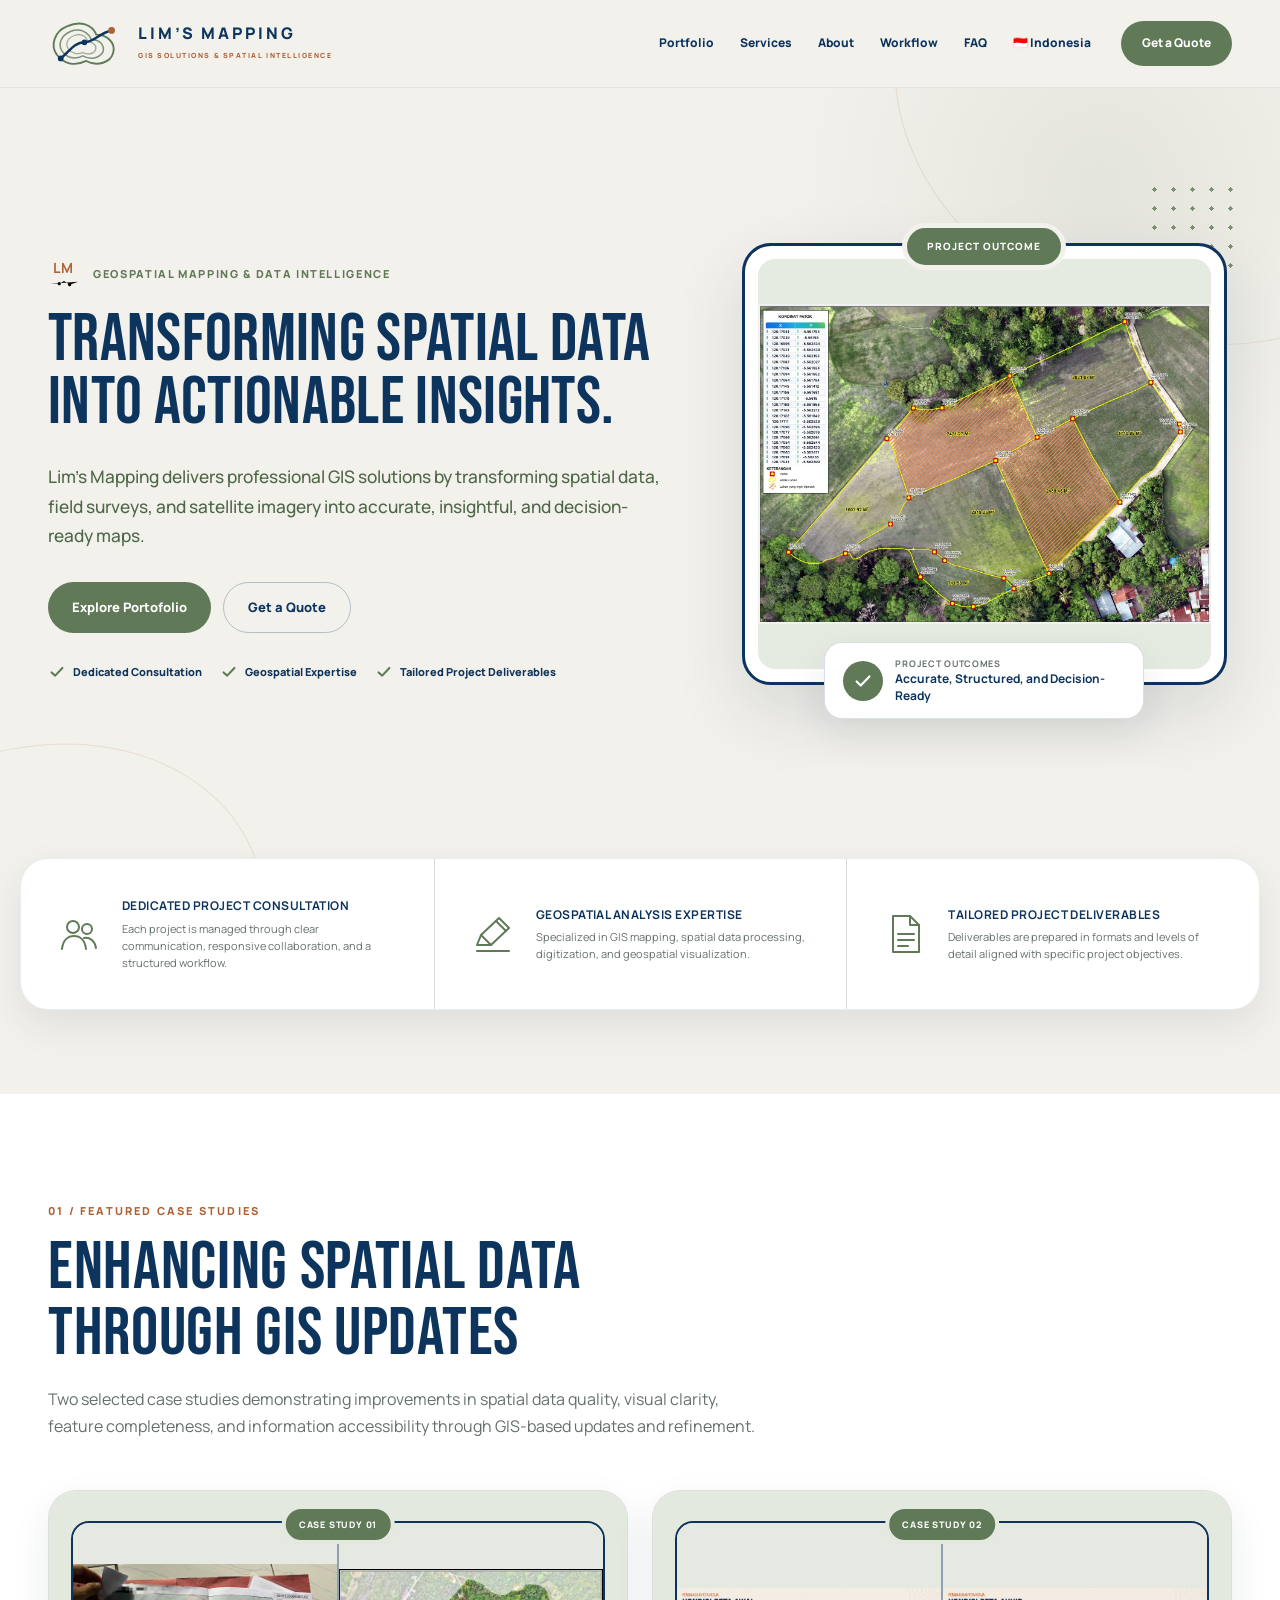
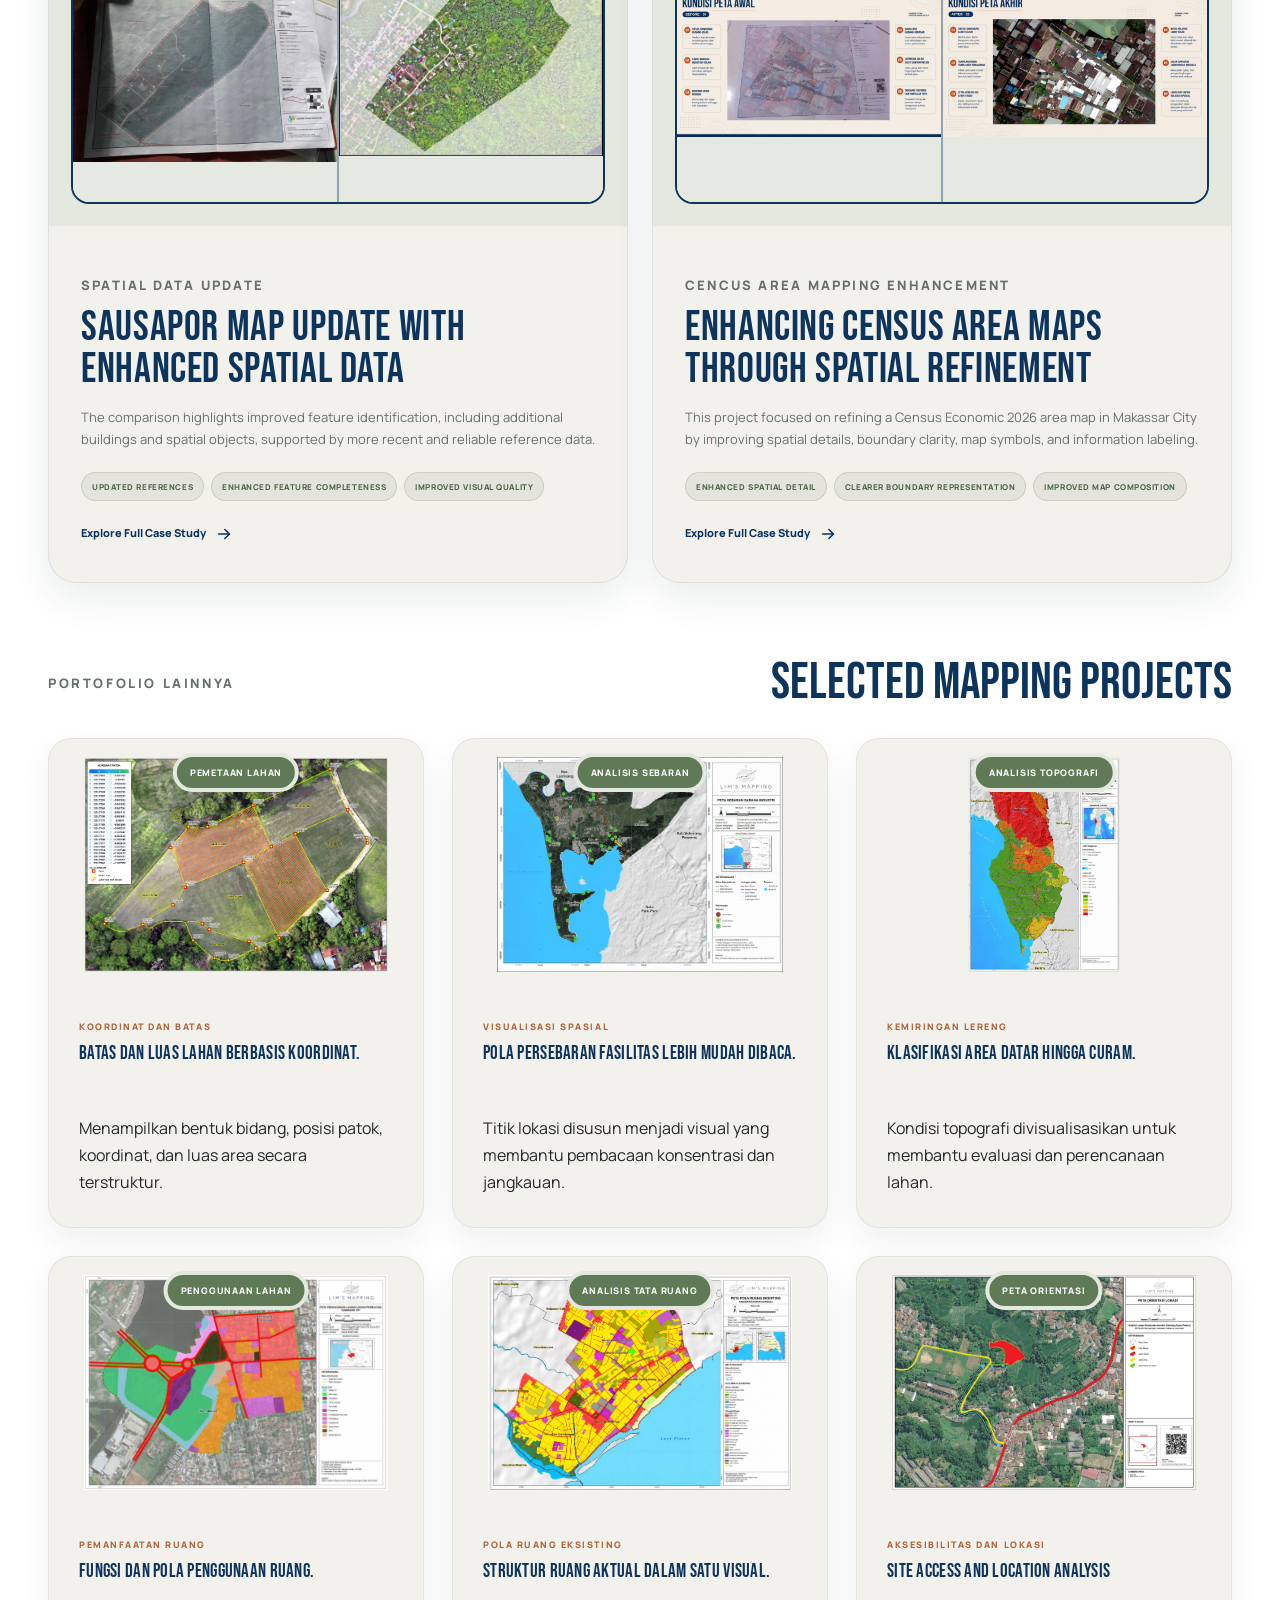
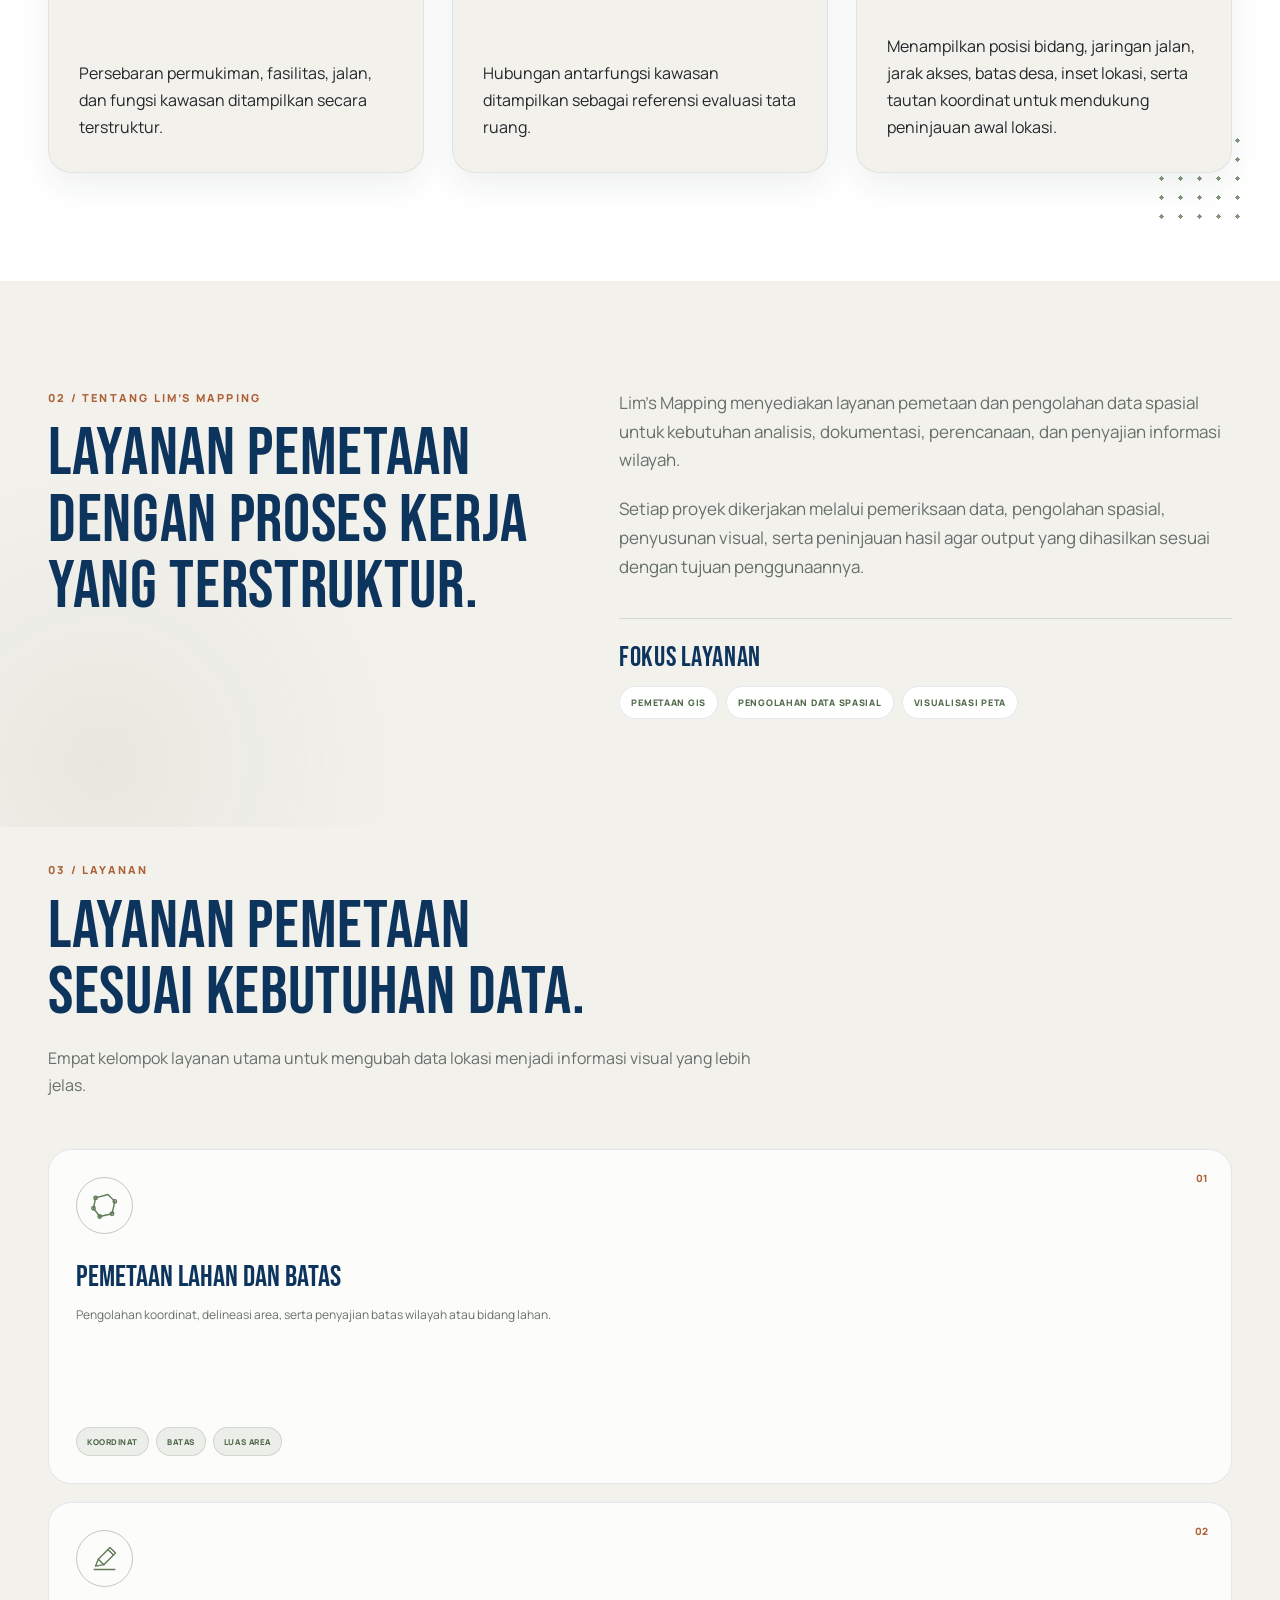
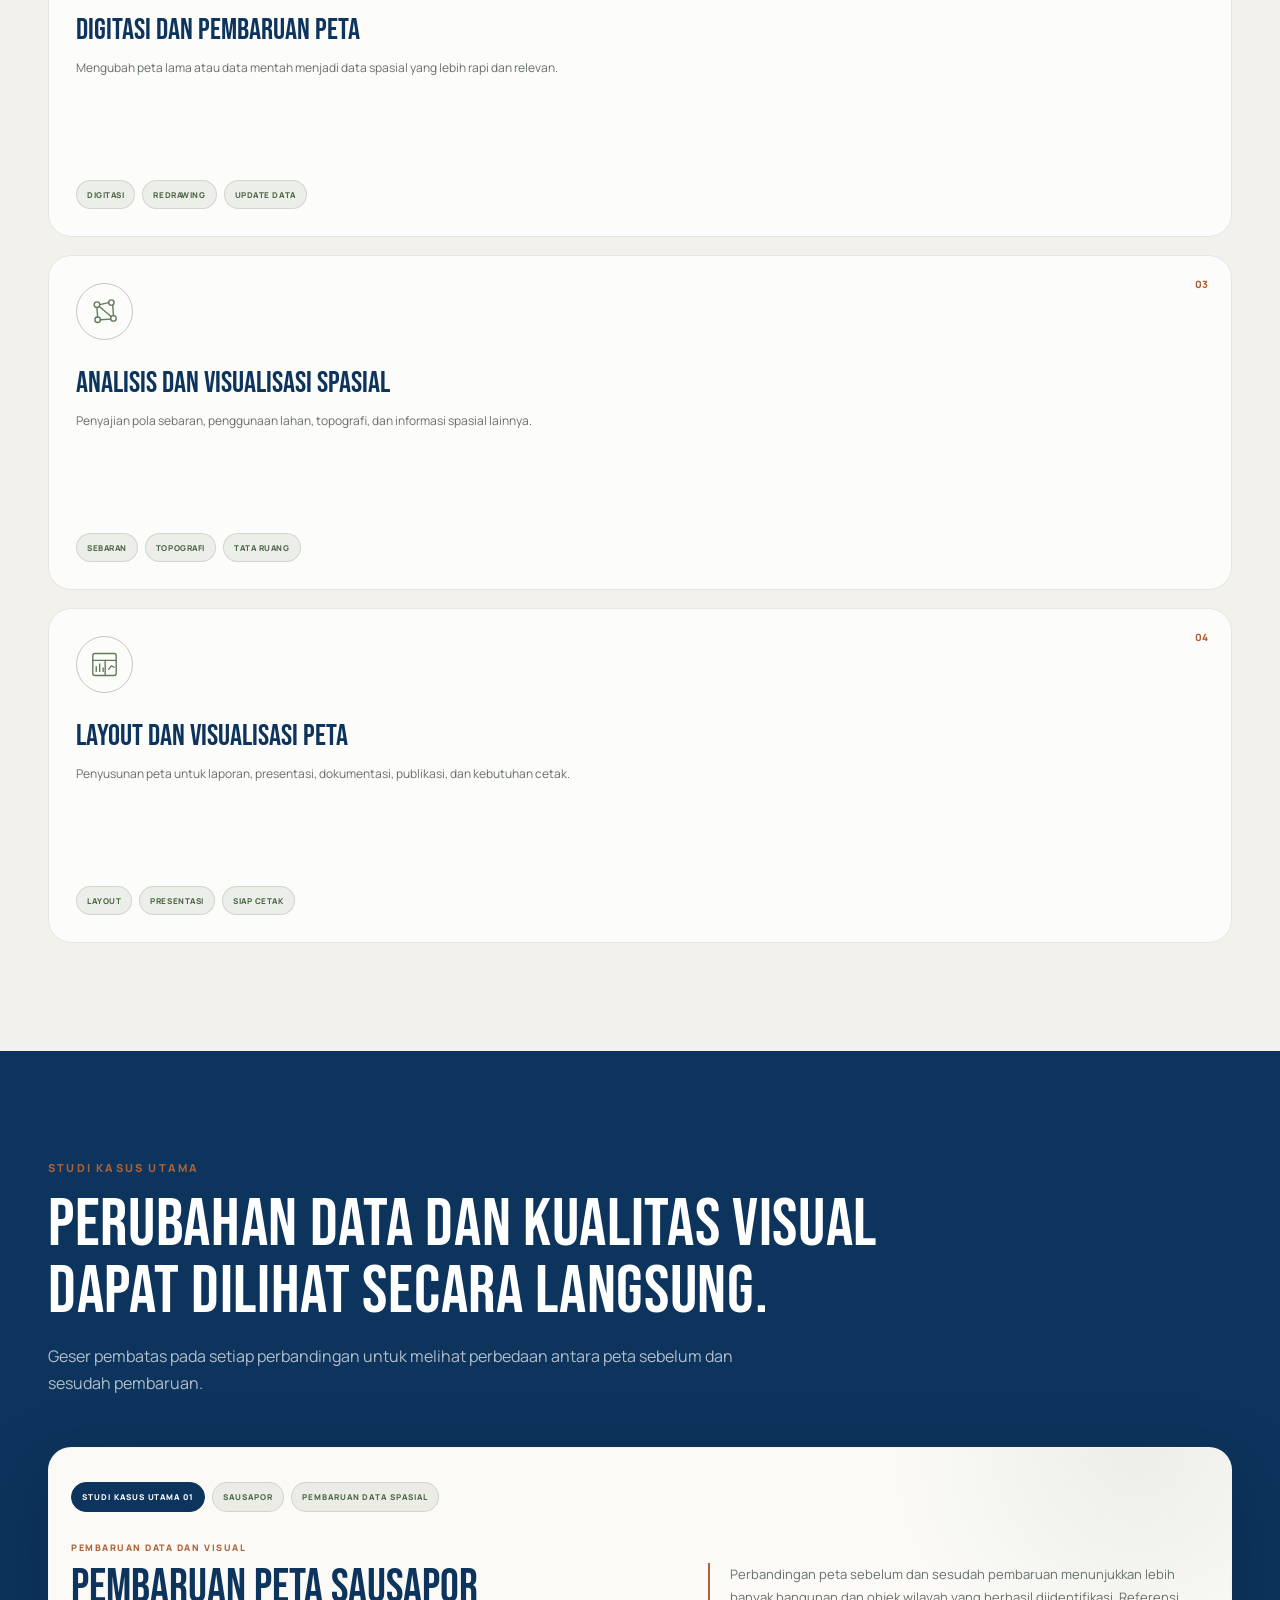
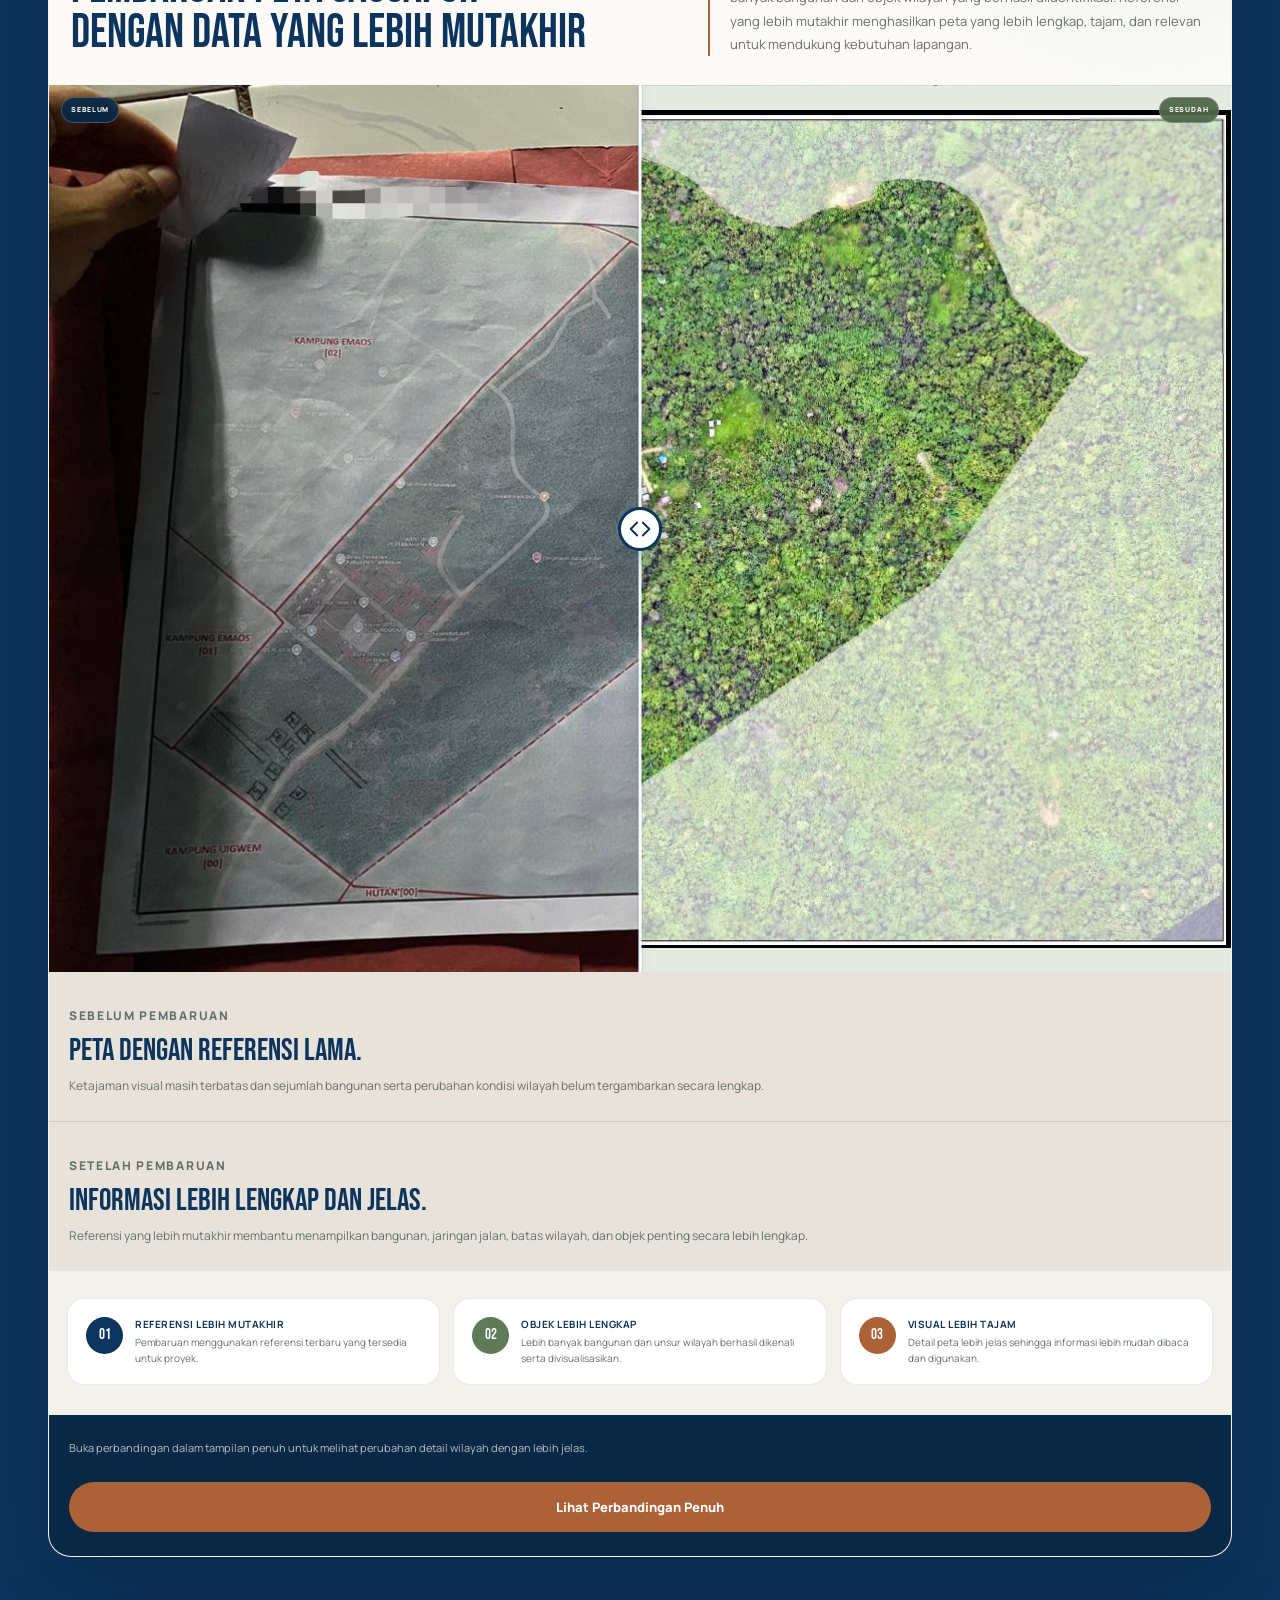
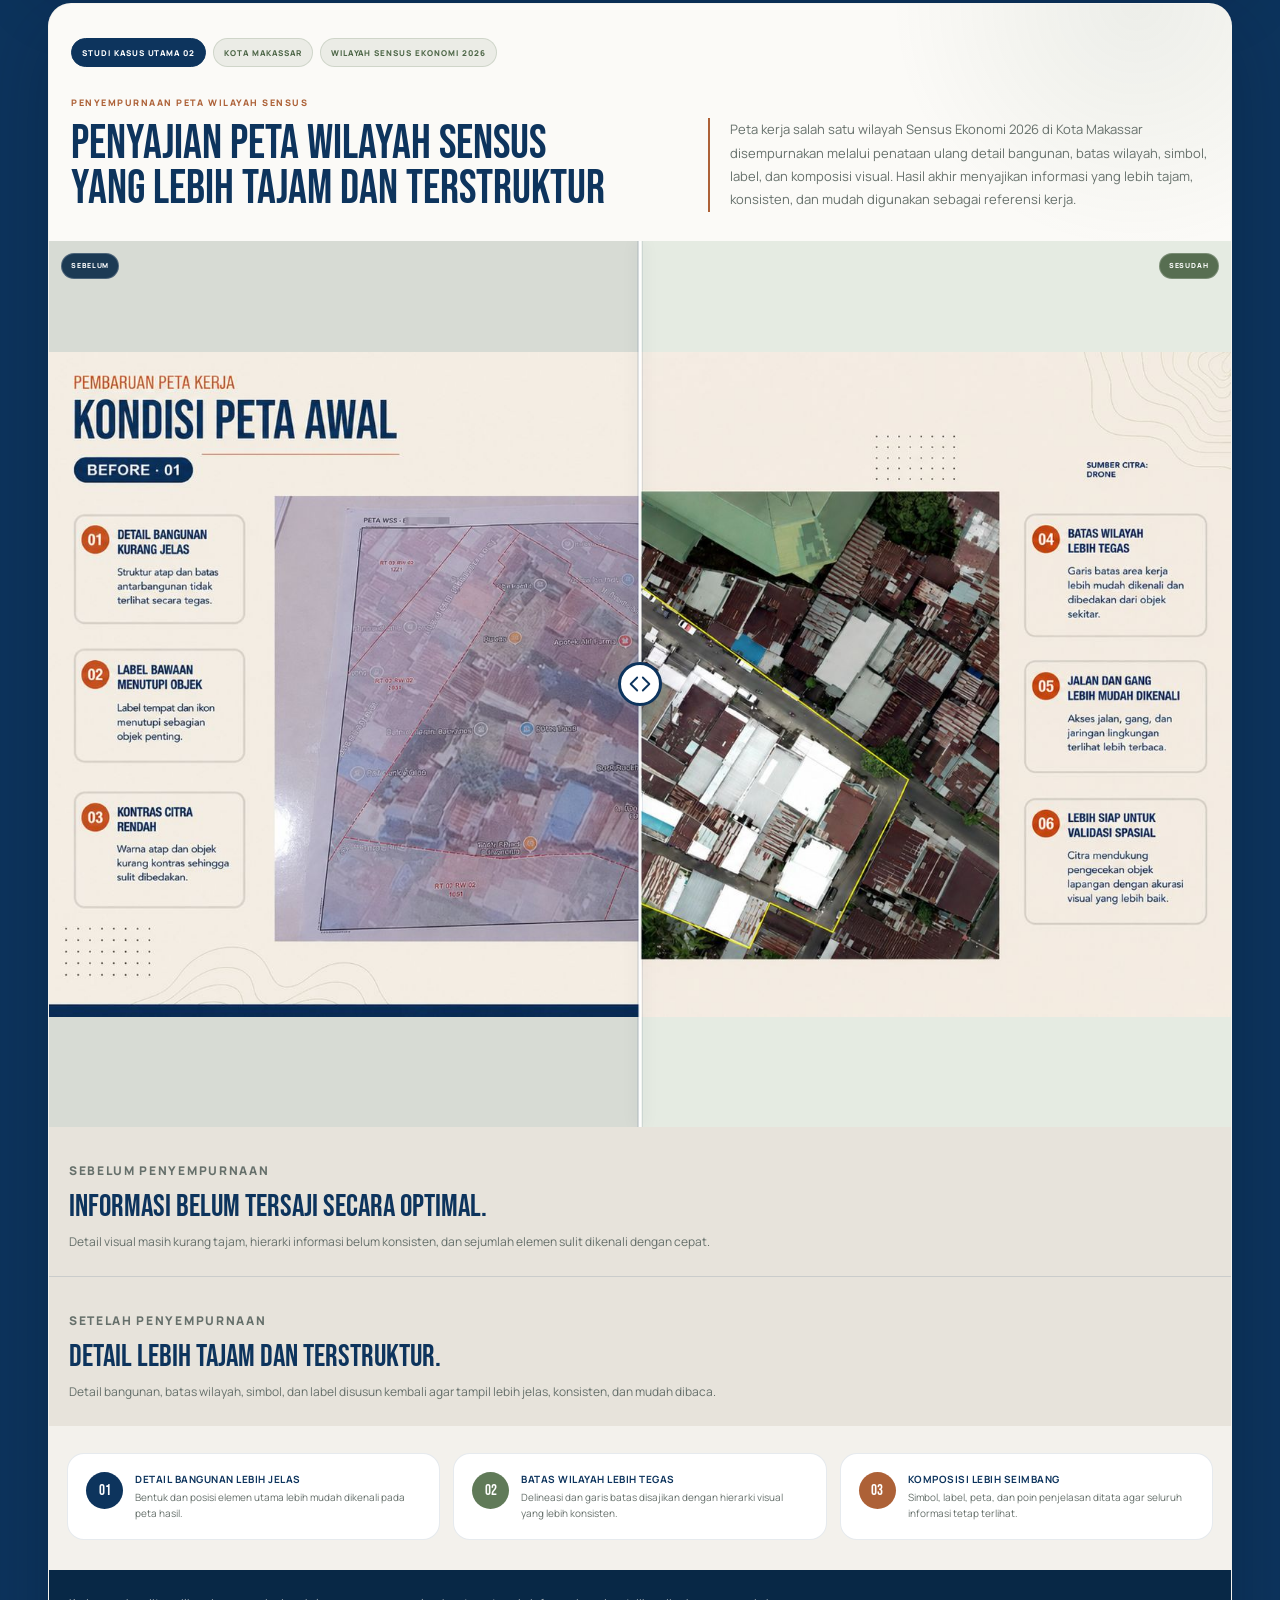
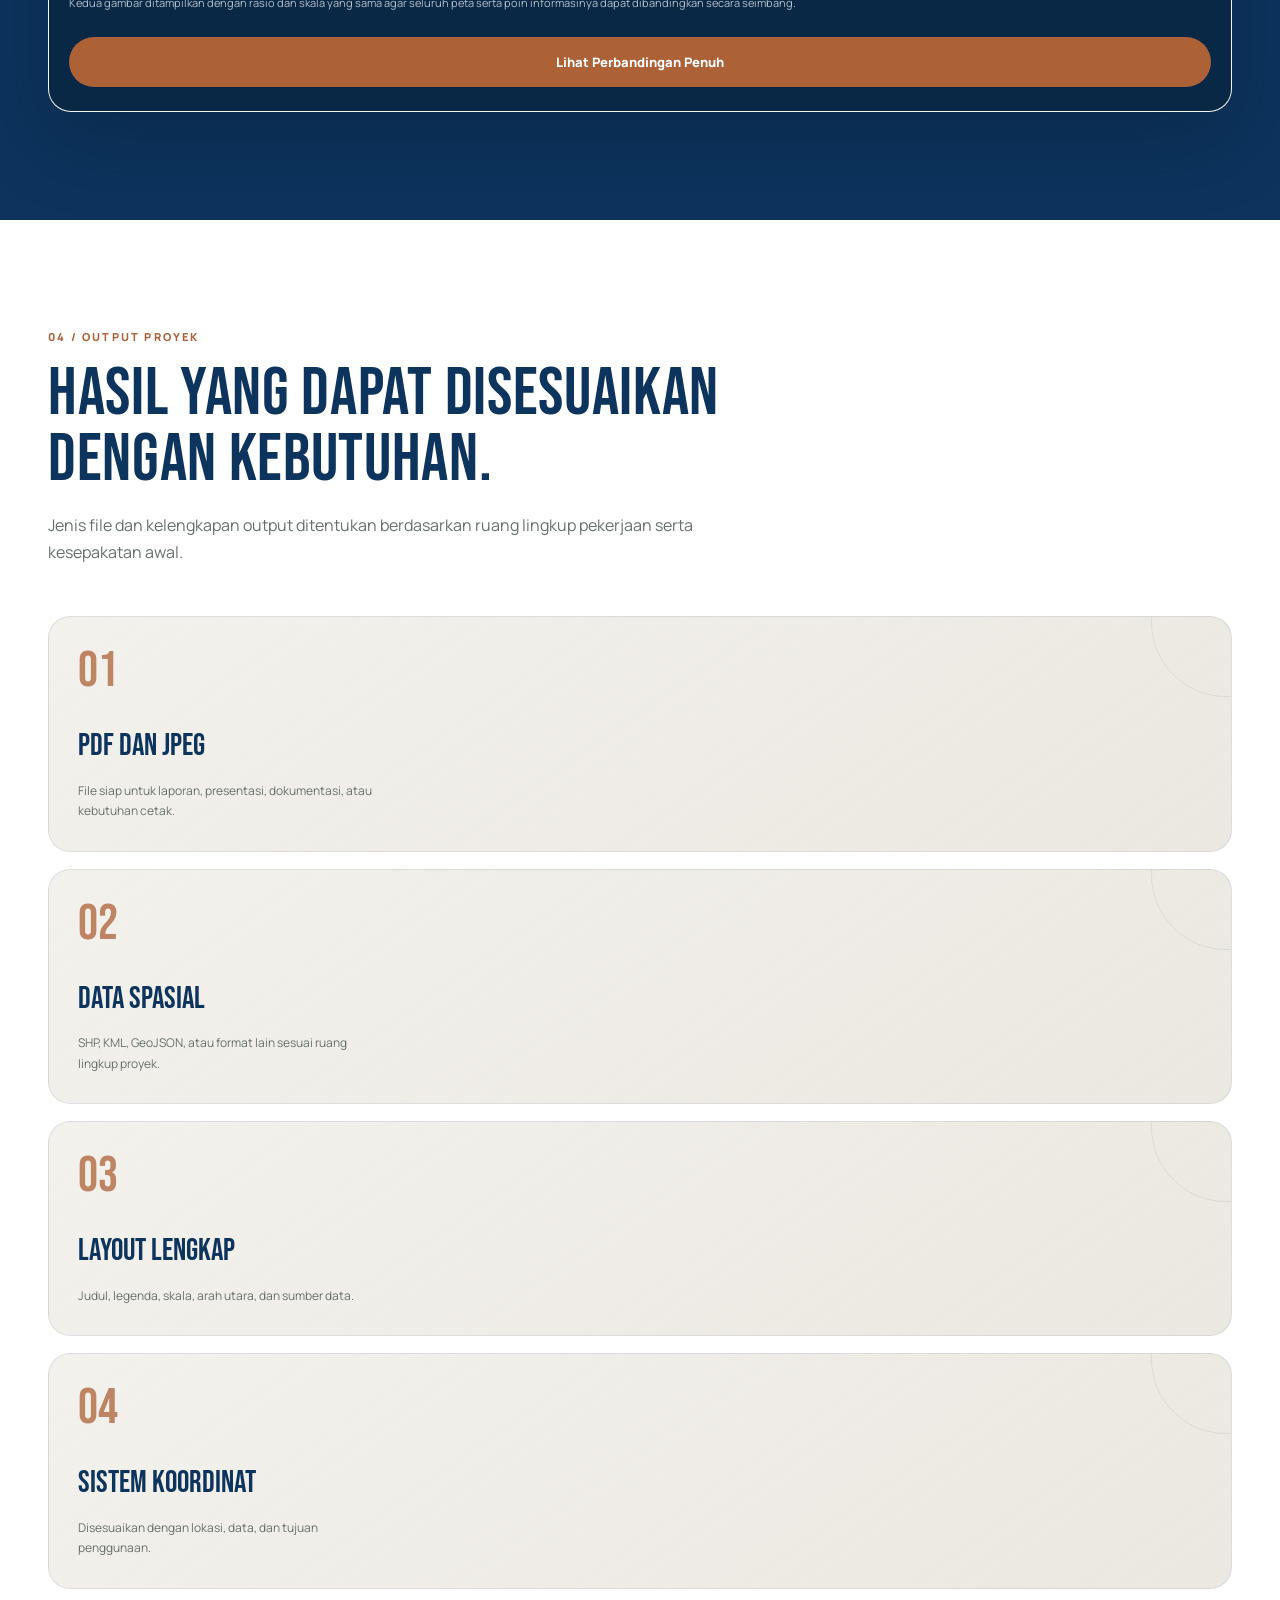
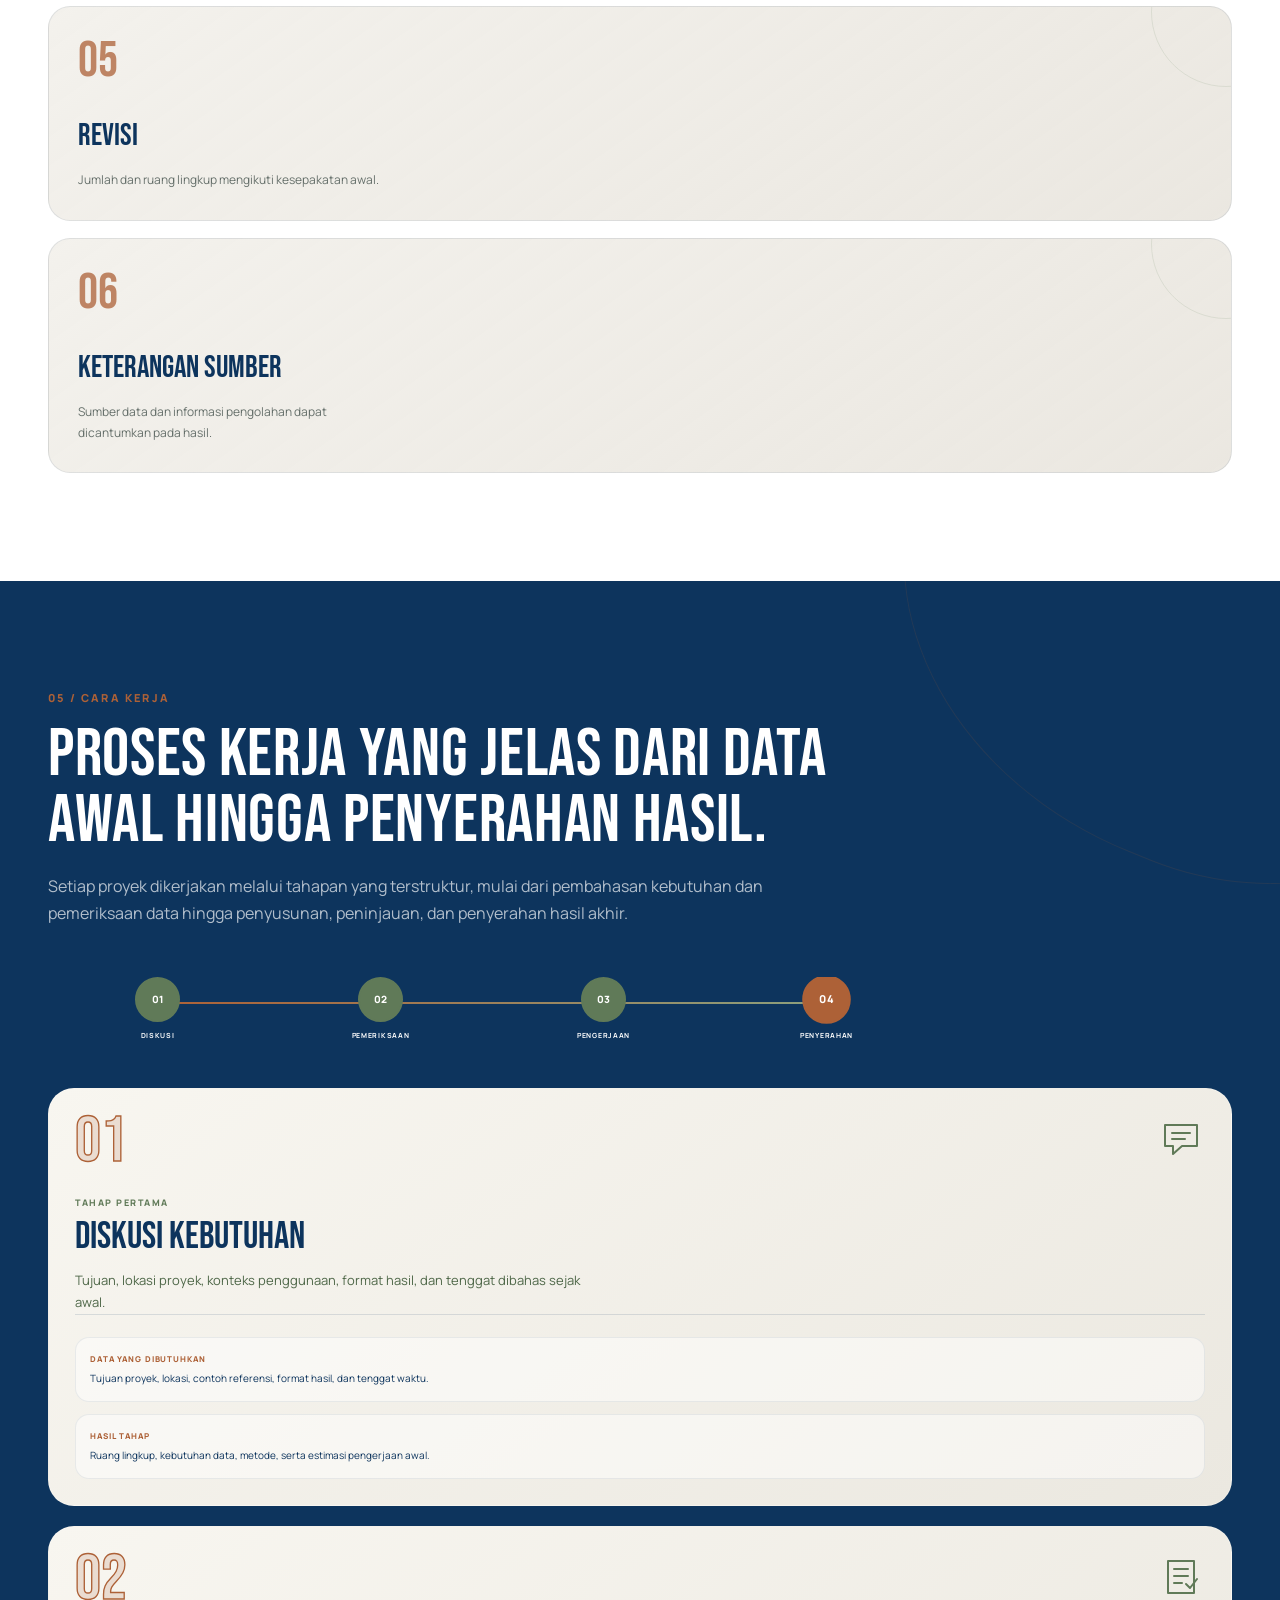
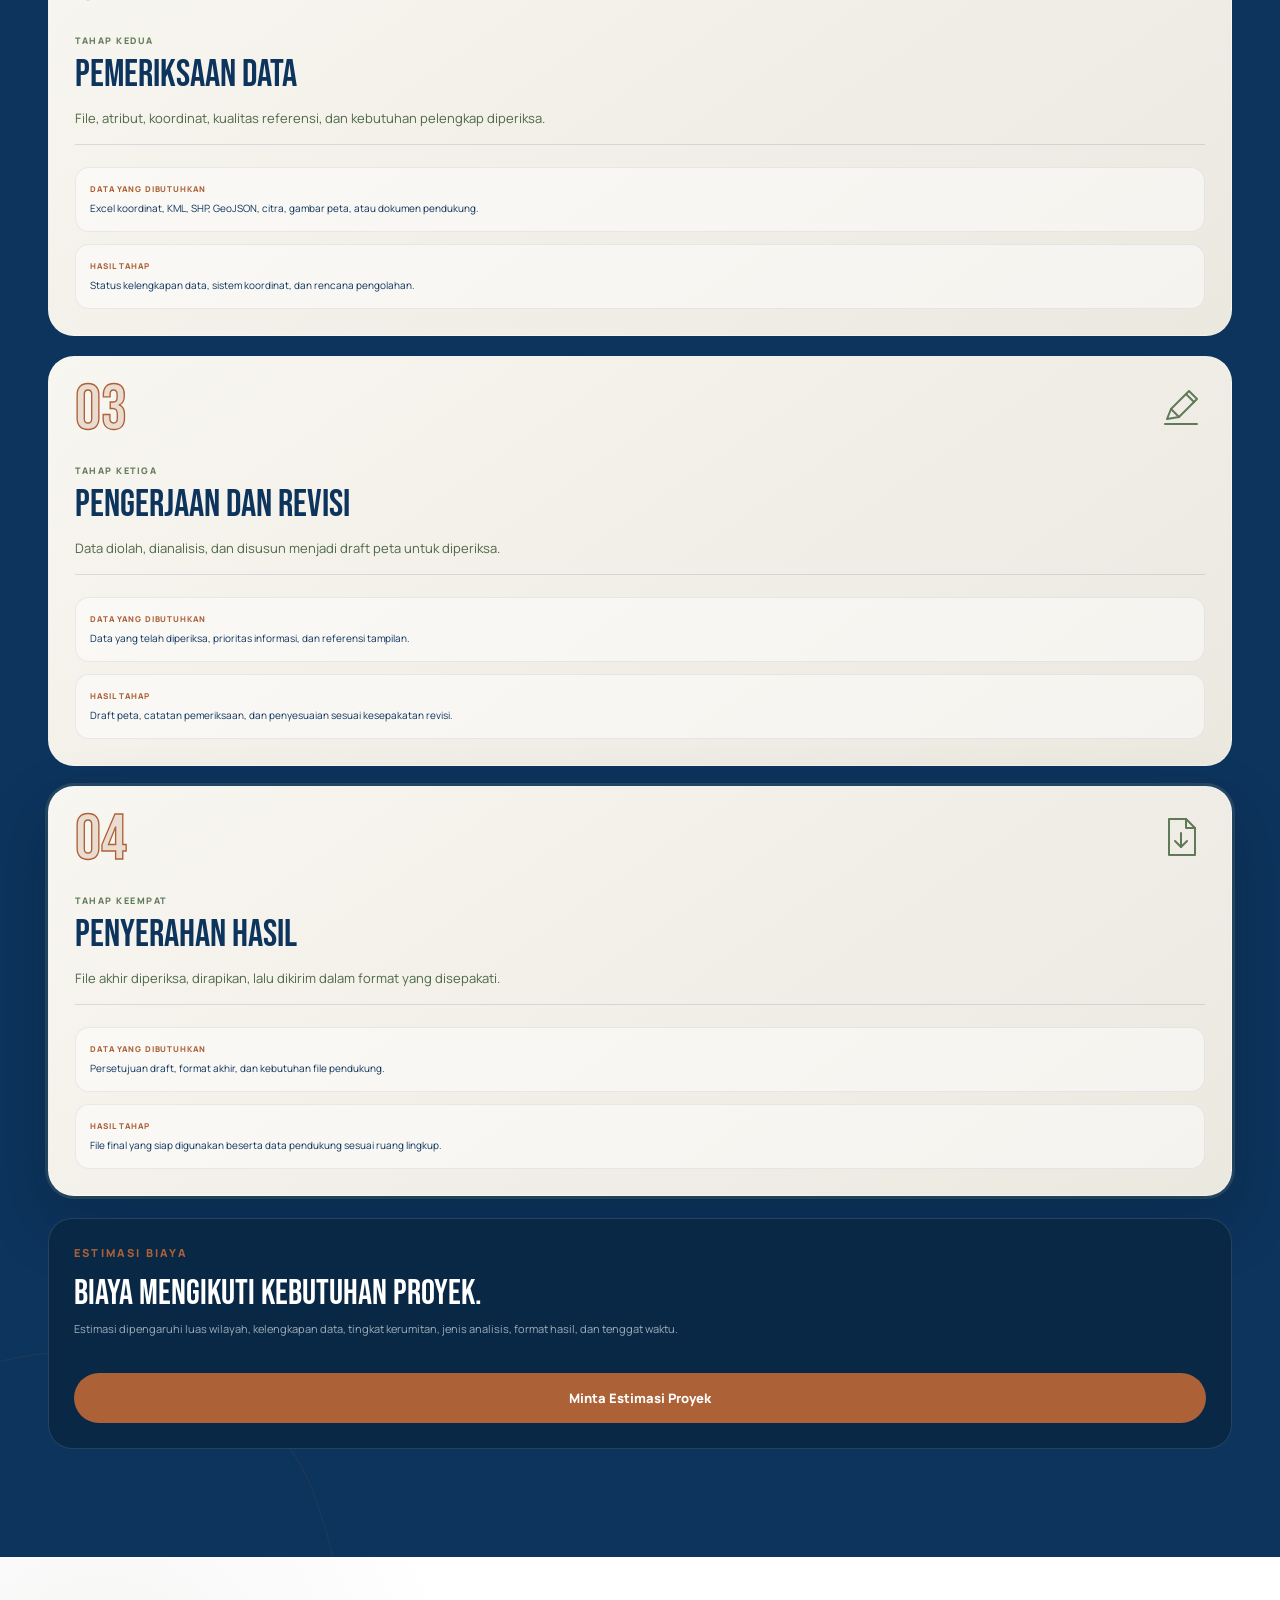
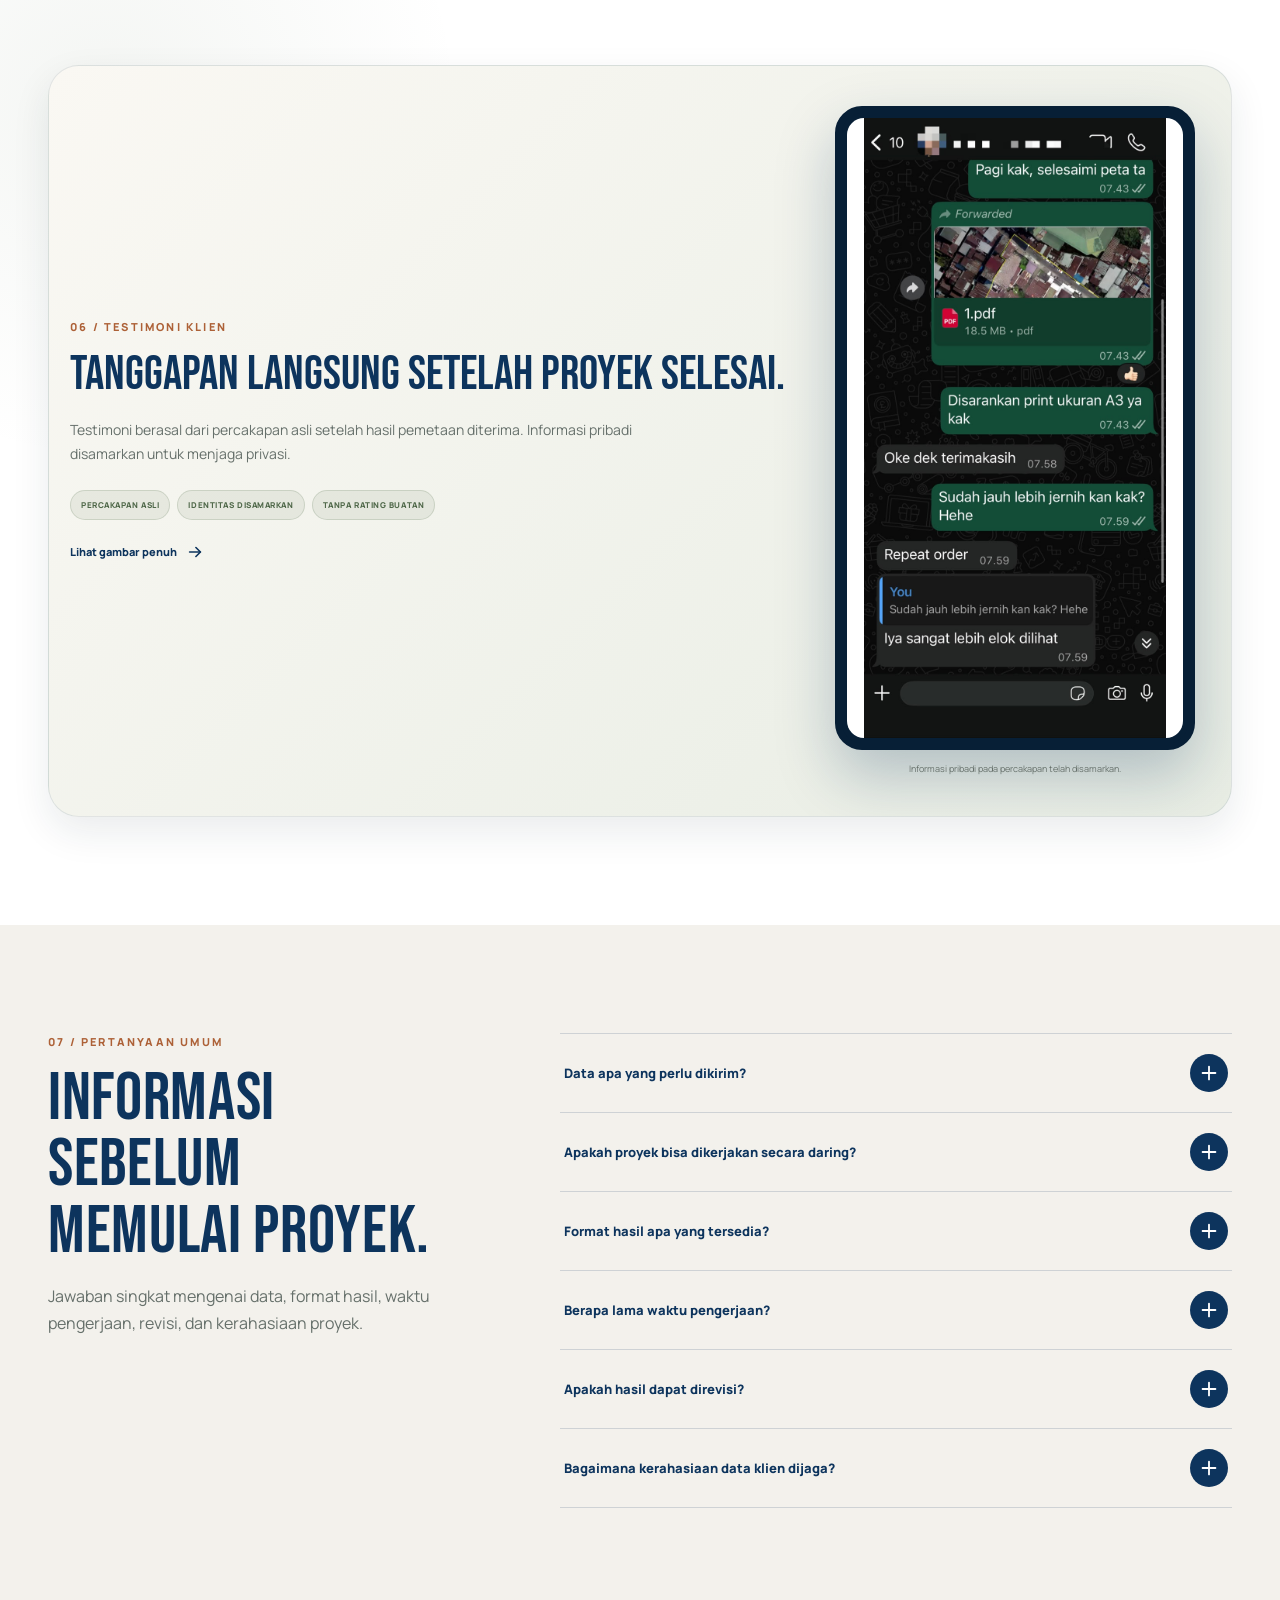
==== index.html @ f7001ea2 "Remove orientation-card class from portfolio-card" ====
<!DOCTYPE html>
<html lang="en">
<head>
    <meta charset="UTF-8">
    <meta
        name="viewport"
        content="width=device-width, initial-scale=1.0"
    >

  <title>Lim's Mapping | GIS Mapping and Spatial Data Visualization </title>

    <meta
        name="description"
       content="Lim's Mapping provides GIS mapping, spatial data processing, map updating, and spatial visualization services for professional projects."
    >
    <meta name="theme-color" content="#0d345d">

    <link
        rel="canonical"
        href="https://limsmapping.github.io/lims-mapping-website/"
    >

    <meta property="og:type" content="website">
    <meta property="og:site_name" content="Lim's Mapping">
    <meta
        property="og:title"
        content="Lim's Mapping | GIS Mapping and Spatial Data Visualization Service"
    >
    <meta
        property="og:description"
        content="Layanan pemetaan, pengolahan data spasial, pembaruan peta, dan visualisasi informasi wilayah sesuai kebutuhan proyek."
    >
    <meta
        property="og:url"
        content="https://limsmapping.github.io/lims-mapping-website/"
    >
    <meta
        property="og:image"
        content="https://limsmapping.github.io/lims-mapping-website/social-preview.jpg"
    >
    <meta
        property="og:image:alt"
        content="Lim's Mapping - Jasa Pemetaan dan Visualisasi Data Spasial"
    >

    <meta name="twitter:card" content="summary_large_image">
    <meta
        name="twitter:title"
        content="Lim's Mapping | Jasa Pemetaan dan Visualisasi Data Spasial"
    >
    <meta
        name="twitter:description"
        content="Layanan pemetaan, pengolahan data spasial, pembaruan peta, dan visualisasi informasi wilayah sesuai kebutuhan proyek."
    >
    <meta
        name="twitter:image"
        content="https://limsmapping.github.io/lims-mapping-website/social-preview.jpg"
    >

    <link rel="preconnect" href="https://fonts.googleapis.com">
    <link
        rel="preconnect"
        href="https://fonts.gstatic.com"
        crossorigin
    >
    <link
        href="https://fonts.googleapis.com/css2?family=Bebas+Neue&family=Manrope:wght@400;500;600;700;800&display=swap"
        rel="stylesheet"
    >

    <link rel="stylesheet" href="style.css">

    <script>
        document.documentElement.classList.add("js");
    </script>
</head>

<body>
    <a class="skip-link" href="#main-content">
        Lewati ke isi utama
    </a>

    <header class="site-header" id="site-header">
        <div class="shell navigation">
            <a
                class="brand"
                href="#beranda"
                aria-label="Kembali ke beranda Lim's Mapping"
            >
                <svg
                    class="brand-mark"
                    viewBox="0 0 92 66"
                    aria-hidden="true"
                >
                    <path
                        class="brand-contour brand-contour-one"
                        d="M10 45C3 35 7 18 23 12C38 5 52 10 57 22C69 22 80 31 77 43C74 55 58 60 45 53C31 60 18 56 10 45Z"
                    ></path>
                    <path
                        class="brand-contour brand-contour-two"
                        d="M17 42C11 34 15 23 27 18C38 14 48 19 51 28C60 27 67 34 65 42C61 50 50 52 41 47C31 52 22 49 17 42Z"
                    ></path>
                    <path
                        class="brand-contour brand-contour-three"
                        d="M24 39C20 33 23 26 31 23C39 20 46 24 47 31C53 30 58 35 56 40C54 45 47 46 41 43C35 46 28 44 24 39Z"
                    ></path>
                    <path
                        class="brand-route"
                        d="M15 50C25 42 31 31 43 31C55 31 60 20 75 17"
                    ></path>
                    <circle class="brand-point" cx="15" cy="50" r="3.4"></circle>
                    <circle class="brand-point" cx="43" cy="31" r="3.4"></circle>
                    <circle
                        class="brand-point brand-point-accent"
                        cx="75"
                        cy="17"
                        r="4"
                    ></circle>
                </svg>

                <span class="brand-copy">
                    <strong>Lim&rsquo;s Mapping</strong>
                    <small>GIS Solutions & Spatial Intelligence</small>
                </span>
            </a>

           <nav class="desktop-nav" aria-label="Main navigation">

  <a href="#portofolio">Portfolio</a>
<a href="#layanan">Services</a>
<a href="#Who We Are">About</a>
<a href="#proses">Workflow</a>
<a href="#faq">FAQ</a>
<a href="/id/">🇮🇩 Indonesia</a>

</nav>

            <a
                class="header-button"
                href="https://wa.me/6285947185576?text=Halo%20Lim%27s%20Mapping%2C%20saya%20ingin%20meminta%20estimasi%20proyek%20pemetaan.%0A%0AJenis%20kebutuhan%3A%0ALokasi%20proyek%3A%0AData%20yang%20tersedia%3A%0AFormat%20hasil%3A%0ATenggat%20waktu%3A"
                target="_blank"
                rel="noopener noreferrer"
            >
               Get a Quote
            </a>

            <button
                class="menu-toggle"
                id="menu-toggle"
                type="button"
                aria-expanded="false"
                aria-controls="mobile-navigation"
                aria-label="Buka menu navigasi"
            >
                <svg viewBox="0 0 24 24" aria-hidden="true">
                    <path d="M4 7H20"></path>
                    <path d="M4 12H20"></path>
                    <path d="M4 17H20"></path>
                </svg>
            </button>

            <nav
                class="mobile-navigation"
                id="mobile-navigation"
                aria-label="Navigasi seluler"
            >
                <a href="#portofolio">Portofolio</a>
                <a href="#layanan">Layanan</a>
                <a href="#tentang">Tentang</a>
                <a href="#proses">Proses</a>
                <a href="#faq">FAQ</a>
                <a href="#kontak">Kontak</a>
            </nav>
        </div>

        <div class="site-scroll-progress" aria-hidden="true">
            <span id="site-scroll-progress-bar"></span>
        </div>
    </header>

    <main id="main-content">
        <section class="hero" id="beranda">
            <div
                class="hero-contour hero-contour-one"
                aria-hidden="true"
            ></div>
            <div
                class="hero-contour hero-contour-two"
                aria-hidden="true"
            ></div>
            <div
                class="dot-pattern hero-dots"
                aria-hidden="true"
            ></div>

            <div class="shell hero-layout">
                <div class="hero-copy">
                    <div class="hero-label">
                        <span class="hero-monogram" aria-hidden="true">
                            <strong>LM</strong>
                            <svg viewBox="0 0 34 9">
                                <path d="M2 5H12L17 2L23 6L32 3"></path>
                                <circle cx="12" cy="5" r="1.7"></circle>
                                <circle cx="23" cy="6" r="1.7"></circle>
                            </svg>
                        </span>

                        <span>
                            Geospatial Mapping & Data Intelligence
                        </span>
                    </div>

                    <h1>
                        Transforming Spatial Data
                        <span>into Actionable Insights.</span>
                    </h1>

                    <p class="hero-description">
                       Lim&rsquo;s Mapping delivers professional GIS solutions
                       by transforming spatial data, field surveys, and satellite imagery 
                       into accurate, insightful, and decision-ready maps.
                    </p>

                    <div class="hero-actions">
                        <a
                            class="button button-primary"
                            href="#portofolio"
                        >
                            Explore Portofolio
                        </a>

                        <a
                            class="button button-secondary"
                            href="https://wa.me/6285947185576?text=Halo%20Lim%27s%20Mapping%2C%20saya%20ingin%20meminta%20estimasi%20proyek%20pemetaan.%0A%0AJenis%20kebutuhan%3A%0ALokasi%20proyek%3A%0AData%20yang%20tersedia%3A%0AFormat%20hasil%3A%0ATenggat%20waktu%3A"
                            target="_blank"
                            rel="noopener noreferrer"
                        >
                            Get a Quote
                        </a>
                    </div>

                    <div
                        class="hero-points"
                        aria-label="Keunggulan layanan"
                    >
                        <span>
                            <svg viewBox="0 0 20 20" aria-hidden="true">
                                <path d="M4 10.5L8 14L16 5.5"></path>
                            </svg>
                            Dedicated Consultation
                        </span>

                        <span>
                            <svg viewBox="0 0 20 20" aria-hidden="true">
                                <path d="M4 10.5L8 14L16 5.5"></path>
                            </svg>
                            Geospatial Expertise
                        </span>

                        <span>
                            <svg viewBox="0 0 20 20" aria-hidden="true">
                                <path d="M4 10.5L8 14L16 5.5"></path>
                            </svg>
                            Tailored Project Deliverables
                        </span>
                    </div>
                </div>

                <div class="hero-showcase">
                    <span class="showcase-pill">
                       Project Outcome
                    </span>

                    <div class="showcase-frame">
                        <a
                            href="Peta%20Lahan%20Pertanian.jpeg"
                            data-lightbox
                            data-title="Pemetaan Lahan Pertanian"
                            data-caption="Contoh hasil pemetaan batas, posisi, dan luas lahan berbasis koordinat."
                            aria-label="Buka contoh peta lahan pertanian"
                        >
                            <img
                                src="Peta%20Lahan%20Pertanian.jpeg"
                                alt="Contoh hasil pemetaan batas dan luas lahan pertanian"
                                width="1000"
                                height="760"
                            >
                        </a>
                    </div>

                    <div class="showcase-result">
                        <span class="result-check" aria-hidden="true">
                            <svg viewBox="0 0 24 24">
                                <path d="M5 12.5L9.5 17L19 7"></path>
                            </svg>
                        </span>

                        <div>
                            <small>Project Outcomes</small>
                            <strong>
                                Accurate, Structured, and Decision-Ready
                            </strong>
                        </div>
                    </div>
                </div>
            </div>
        </section>

        <section
            class="credibility-section"
            aria-label="Nilai layanan Lim's Mapping"
        >
            <div class="shell credibility-panel">
                <article class="credibility-item">
                    <span class="line-icon" aria-hidden="true">
                        <svg viewBox="0 0 48 48">
                            <circle cx="18" cy="17" r="6"></circle>
                            <circle cx="32" cy="19" r="5"></circle>
                            <path d="M7 39C8 30 13 26 19 26C25 26 30 30 31 39"></path>
                            <path d="M29 28C35 27 40 31 41 38"></path>
                        </svg>
                    </span>

                    <div>
                        <strong>Dedicated Project Consultation</strong>
                        <p>
                           Each project is managed through clear communication, responsive collaboration, and a structured workflow.
                        </p>
                    </div>
                </article>

                <article class="credibility-item">
                    <span class="line-icon" aria-hidden="true">
                        <svg viewBox="0 0 48 48">
                            <path d="M8 35L12 25L30 8L40 18L22 35Z"></path>
                            <path d="M27 11L37 21"></path>
                            <path d="M12 25L22 35"></path>
                            <path d="M8 41H40"></path>
                        </svg>
                    </span>

                    <div>
                        <strong>Geospatial Analysis Expertise</strong>
                        <p>
                           Specialized in GIS mapping, spatial data processing, digitization, and geospatial visualization.
                        </p>
                    </div>
                </article>

                <article class="credibility-item">
                    <span class="line-icon" aria-hidden="true">
                        <svg viewBox="0 0 48 48">
                            <path d="M12 6H29L38 15V42H12Z"></path>
                            <path d="M29 6V15H38"></path>
                            <path d="M17 24H33"></path>
                            <path d="M17 30H33"></path>
                            <path d="M17 36H27"></path>
                        </svg>
                    </span>

                    <div>
                        <strong>Tailored Project Deliverables</strong>
                        <p>
                            Deliverables are prepared in formats and levels of detail aligned with specific project objectives.
                        </p>
                    </div>
                </article>
            </div>
        </section>

        <section
            id="portofolio"
            class="section portfolio-section"
        >
            <div
                class="dot-pattern portfolio-dots"
                aria-hidden="true"
            ></div>

            <div class="shell">
                <div class="section-heading wide-heading">
                    <p class="section-label">
                        01 / Featured Case Studies
                    </p>

                    <h2>
                        ENHANCING SPATIAL DATA THROUGH GIS UPDATES
                    </h2>

                    <p>
                        Two selected case studies demonstrating improvements in spatial data quality, visual clarity, feature completeness, and information accessibility through GIS-based updates and refinement.
                    </p>
                </div>

                <div class="featured-case-grid">
                    <article class="featured-case-card">
                        <div class="featured-case-visual">
                            <div
                                class="mini-comparison"
                                aria-label="Pratinjau perbandingan peta Sausapor"
                            >
                                <img
                                    src="peta-awal-sausapor.jpg"
                                    alt="Peta Sausapor sebelum pembaruan"
                                    loading="lazy"
                                >
                                <img
                                    src="peta-hasil-sausapor.png"
                                    alt="Peta Sausapor setelah pembaruan"
                                    loading="lazy"
                                >
                            </div>

                            <span class="portfolio-badge">
                                Case Study 01
                            </span>
                        </div>

                        <div class="featured-case-copy">
                            <p class="portfolio-category">
                                SPATIAL DATA UPDATE
                            </p>

                            <h3>
                                SAUSAPOR MAP UPDATE WITH ENHANCED SPATIAL DATA
                            </h3>

                            <p>
                               The comparison highlights improved feature identification, including additional buildings and spatial objects, supported by more recent and reliable reference data.
                            </p>

                            <div class="result-list">
                                <span>UPDATED REFERENCES</span>
                                <span>ENHANCED FEATURE COMPLETENESS</span>
                                <span>IMPROVED VISUAL QUALITY</span>
                            </div>

                            <a
                                class="text-link"
                                href="#studi-kasus-sausapor"
                            >
                                Explore Full Case Study
                                <svg viewBox="0 0 20 20" aria-hidden="true">
                                    <path d="M4 10H16"></path>
                                    <path d="M11 5L16 10L11 15"></path>
                                </svg>
                            </a>
                        </div>
                    </article>

                    <article class="featured-case-card">
                        <div class="featured-case-visual">
                            <div
                                class="mini-comparison"
                                aria-label="Pratinjau perbandingan peta wilayah sensus"
                            >
                                <img
                                    src="Peta-before-Makassar.jpeg"
                                    alt="Peta wilayah sensus sebelum penyempurnaan"
                                    loading="lazy"
                                >
                                <img
                                    src="Peta-After-Makassar.jpeg"
                                    alt="Peta wilayah sensus setelah penyempurnaan"
                                    loading="lazy"
                                >
                            </div>

                            <span class="portfolio-badge">
                                CASE STUDY 02
                            </span>
                        </div>

                        <div class="featured-case-copy">
                            <p class="portfolio-category">
                                CENCUS AREA MAPPING ENHANCEMENT
                            </p>

                            <h3>
                                ENHANCING CENSUS AREA MAPS THROUGH SPATIAL REFINEMENT
                            </h3>

                            <p>
                                This project focused on refining a Census Economic 2026 area map in Makassar City by improving spatial details, boundary clarity, map symbols, and information labeling.
                            </p>

                            <div class="result-list">
                                <span>ENHANCED SPATIAL DETAIL</span>
                                <span>CLEARER BOUNDARY REPRESENTATION</span>
                                <span>IMPROVED MAP COMPOSITION</span>
                            </div>

                            <a
                                class="text-link"
                                href="#studi-kasus-makassar"
                            >
                                Explore Full Case Study
                                <svg viewBox="0 0 20 20" aria-hidden="true">
                                    <path d="M4 10H16"></path>
                                    <path d="M11 5L16 10L11 15"></path>
                                </svg>
                            </a>
                        </div>
                    </article>
                </div>

                <div class="portfolio-subheading">
                    <p class="section-label">Portofolio Lainnya</p>
                    <h3>
                        Selected Mapping Projects
                    </h3>
                </div>

                <div class="portfolio-grid">
                    <article class="portfolio-card">
                        <div class="portfolio-image">
                            <a
                                href="Peta%20Lahan%20Pertanian.jpeg"
                                data-lightbox
                                data-title="Pemetaan Lahan Pertanian"
                                data-caption="Pengolahan titik koordinat dan citra menjadi peta batas, posisi patok, dan luas lahan."
                                aria-label="Buka peta lahan pertanian"
                            >
                                <img
                                    src="Peta%20Lahan%20Pertanian.jpeg"
                                    alt="Pemetaan batas dan luas lahan pertanian berbasis koordinat"
                                    loading="lazy"
                                    width="1000"
                                    height="760"
                                >
                            </a>

                            <span class="portfolio-badge">
                                Pemetaan Lahan
                            </span>
                        </div>

                        <div class="portfolio-copy">
                            <p class="portfolio-category">
                                Koordinat dan Batas
                            </p>
                            <h3>
                                Batas dan luas lahan berbasis koordinat.
                            </h3>
                            <p>
                                Menampilkan bentuk bidang, posisi patok,
                                koordinat, dan luas area secara terstruktur.
                            </p>
                        </div>
                    </article>

                    <article class="portfolio-card">
                        <div class="portfolio-image">
                            <a
                                href="Visual%20Sebaran%20Sarana%20Industri%20.png"
                                data-lightbox
                                data-title="Sebaran Sarana Industri"
                                data-caption="Visualisasi persebaran sarana industri untuk membantu pembacaan pola spasial."
                                aria-label="Buka visual sebaran sarana industri"
                            >
                                <img
                                    src="Visual%20Sebaran%20Sarana%20Industri%20.png"
                                    alt="Visual sebaran sarana industri"
                                    loading="lazy"
                                    width="1000"
                                    height="760"
                                >
                            </a>

                            <span class="portfolio-badge">
                                Analisis Sebaran
                            </span>
                        </div>

                        <div class="portfolio-copy">
                            <p class="portfolio-category">
                                Visualisasi Spasial
                            </p>
                            <h3>
                                Pola persebaran fasilitas lebih mudah dibaca.
                            </h3>
                            <p>
                                Titik lokasi disusun menjadi visual yang
                                membantu pembacaan konsentrasi dan jangkauan.
                            </p>
                        </div>
                    </article>

                    <article class="portfolio-card">
                        <div class="portfolio-image">
                            <a
                                href="Peta-Kemiringan-Lereng.jpeg"
                                data-lightbox
                                data-title="Peta Kemiringan Lereng"
                                data-caption="Klasifikasi kondisi topografi dari area datar hingga curam."
                                aria-label="Buka peta kemiringan lereng"
                            >
                                <img
                                    src="Peta-Kemiringan-Lereng.jpeg"
                                    alt="Peta klasifikasi kemiringan lereng"
                                    loading="lazy"
                                    width="1000"
                                    height="760"
                                >
                            </a>

                            <span class="portfolio-badge">
                                Analisis Topografi
                            </span>
                        </div>

                        <div class="portfolio-copy">
                            <p class="portfolio-category">
                                Kemiringan Lereng
                            </p>
                            <h3>
                                Klasifikasi area datar hingga curam.
                            </h3>
                            <p>
                                Kondisi topografi divisualisasikan untuk
                                membantu evaluasi dan perencanaan lahan.
                            </p>
                        </div>
                    </article>

                    <article class="portfolio-card">
                        <div class="portfolio-image">
                            <a
                                href="Peta-Penggunaan-Lahan.jpeg"
                                data-lightbox
                                data-title="Peta Penggunaan Lahan"
                                data-caption="Visualisasi fungsi dominan dan pola pemanfaatan ruang."
                                aria-label="Buka peta penggunaan lahan"
                            >
                                <img
                                    src="Peta-Penggunaan-Lahan.jpeg"
                                    alt="Peta penggunaan lahan"
                                    loading="lazy"
                                    width="1000"
                                    height="760"
                                >
                            </a>

                            <span class="portfolio-badge">
                                Penggunaan Lahan
                            </span>
                        </div>

                        <div class="portfolio-copy">
                            <p class="portfolio-category">
                                Pemanfaatan Ruang
                            </p>
                            <h3>
                                Fungsi dan pola penggunaan ruang.
                            </h3>
                            <p>
                                Persebaran permukiman, fasilitas, jalan,
                                dan fungsi kawasan ditampilkan secara terstruktur.
                            </p>
                        </div>
                    </article>

                    <article class="portfolio-card">
                        <div class="portfolio-image">
                            <a
                                href="Peta-Pola-Ruang.jpeg"
                                data-lightbox
                                data-title="Peta Pola Ruang Eksisting"
                                data-caption="Visualisasi struktur dan fungsi pemanfaatan kawasan berdasarkan kondisi aktual."
                                aria-label="Buka peta pola ruang eksisting"
                            >
                                <img
                                    src="Peta-Pola-Ruang.jpeg"
                                    alt="Peta pola ruang eksisting"
                                    loading="lazy"
                                    width="1000"
                                    height="760"
                                >
                            </a>

                            <span class="portfolio-badge">
                                Analisis Tata Ruang
                            </span>
                        </div>

                        <div class="portfolio-copy">
                            <p class="portfolio-category">
                                Pola Ruang Eksisting
                            </p>
                            <h3>
                                Struktur ruang aktual dalam satu visual.
                            </h3>
                            <p>
                                Hubungan antarfungsi kawasan ditampilkan
                                sebagai referensi evaluasi tata ruang.
                             </div>
                             </article>
                            <article class="portfolio-card">
                             
    <div class="portfolio-image">
        <a
            href="Orientasi-Kandang-Ayam.jpeg"
            data-lightbox
            data-title="Peta Orientasi Lokasi"
            data-caption="Analisis orientasi lokasi rencana pembangunan kandang ayam petelur yang menampilkan posisi bidang, jaringan jalan, jarak akses, batas desa, inset lokasi, dan QR koordinat."
            aria-label="Buka peta orientasi lokasi kandang ayam petelur"
        >
            <img
                src="Orientasi-Kandang-Ayam.jpeg"
                alt="Peta orientasi lokasi rencana pembangunan kandang ayam petelur di Bojonglongok, Kabupaten Sukabumi"
                loading="lazy"
                decoding="async"
                width="1600"
                height="1132"
            >
        </a>

        <span class="portfolio-badge">
            Peta Orientasi
        </span>
    </div>

    <div class="portfolio-copy">
        <p class="portfolio-category">
            Aksesibilitas dan Lokasi
        </p>

        <h3>
            SITE ACCESS AND LOCATION ANALYSIS
        </h3>

        <p>
            Menampilkan posisi bidang, jaringan jalan, jarak akses,
            batas desa, inset lokasi, serta tautan koordinat untuk
            mendukung peninjauan awal lokasi.
        </p>
    </div>
</article>
                        </div>
                    </article>
                </div>
            </div>
        </section>

        <section
            id="tentang"
            class="section about-section"
        >
            <div class="shell about-layout">
                <div class="section-heading">
                    <p class="section-label">
                        02 / Tentang Lim&rsquo;s Mapping
                    </p>

                    <h2>
                        Layanan pemetaan dengan proses kerja yang terstruktur.
                    </h2>
                </div>

                <div class="about-copy">
                    <p>
                        Lim&rsquo;s Mapping menyediakan layanan pemetaan dan
                        pengolahan data spasial untuk kebutuhan analisis,
                        dokumentasi, perencanaan, dan penyajian informasi wilayah.
                    </p>

                    <p>
                        Setiap proyek dikerjakan melalui pemeriksaan data,
                        pengolahan spasial, penyusunan visual, serta peninjauan
                        hasil agar output yang dihasilkan sesuai dengan tujuan
                        penggunaannya.
                    </p>

                    <div class="about-focus">
                        <span class="about-focus-label">
                            Fokus Layanan
                        </span>

                        <div class="about-focus-list">
                            <span>Pemetaan GIS</span>
                            <span>Pengolahan Data Spasial</span>
                            <span>Visualisasi Peta</span>
                        </div>
                    </div>
                </div>
            </div>
        </section>

        <section
            id="layanan"
            class="section services-section"
        >
            <div class="shell">
                <div class="section-heading wide-heading">
                    <p class="section-label">
                        03 / Layanan
                    </p>

                    <h2>
                        Layanan pemetaan sesuai kebutuhan data.
                    </h2>

                    <p>
                        Empat kelompok layanan utama untuk mengubah data
                        lokasi menjadi informasi visual yang lebih jelas.
                    </p>
                </div>

                <div class="service-grid">
                    <article class="service-card">
                        <span class="service-number">01</span>

                        <span class="service-icon" aria-hidden="true">
                            <svg viewBox="0 0 48 48">
                                <path d="M11 13L29 8L39 18L35 36L17 40L8 28Z"></path>
                                <circle cx="11" cy="13" r="2.5"></circle>
                                <circle cx="39" cy="18" r="2.5"></circle>
                                <circle cx="35" cy="36" r="2.5"></circle>
                                <circle cx="17" cy="40" r="2.5"></circle>
                                <circle cx="8" cy="28" r="2.5"></circle>
                            </svg>
                        </span>

                        <h3>Pemetaan Lahan dan Batas</h3>

                        <p>
                            Pengolahan koordinat, delineasi area, serta
                            penyajian batas wilayah atau bidang lahan.
                        </p>

                        <div class="service-tags">
                            <span>Koordinat</span>
                            <span>Batas</span>
                            <span>Luas Area</span>
                        </div>
                    </article>

                    <article class="service-card">
                        <span class="service-number">02</span>

                        <span class="service-icon" aria-hidden="true">
                            <svg viewBox="0 0 48 48">
                                <path d="M11 35L15 25L32 8L40 16L23 33Z"></path>
                                <path d="M29 11L37 19"></path>
                                <path d="M15 25L23 33"></path>
                                <path d="M9 40H39"></path>
                            </svg>
                        </span>

                        <h3>Digitasi dan Pembaruan Peta</h3>

                        <p>
                            Mengubah peta lama atau data mentah menjadi
                            data spasial yang lebih rapi dan relevan.
                        </p>

                        <div class="service-tags">
                            <span>Digitasi</span>
                            <span>Redrawing</span>
                            <span>Update Data</span>
                        </div>
                    </article>

                    <article class="service-card">
                        <span class="service-number">03</span>

                        <span class="service-icon" aria-hidden="true">
                            <svg viewBox="0 0 48 48">
                                <circle cx="13" cy="14" r="4"></circle>
                                <circle cx="34" cy="11" r="4"></circle>
                                <circle cx="37" cy="34" r="4"></circle>
                                <circle cx="14" cy="36" r="4"></circle>
                                <path d="M17 14L30 11"></path>
                                <path d="M36 15L37 30"></path>
                                <path d="M33 35L18 36"></path>
                                <path d="M13 18L14 32"></path>
                                <path d="M17 17L33 31"></path>
                            </svg>
                        </span>

                        <h3>Analisis dan Visualisasi Spasial</h3>

                        <p>
                            Penyajian pola sebaran, penggunaan lahan,
                            topografi, dan informasi spasial lainnya.
                        </p>

                        <div class="service-tags">
                            <span>Sebaran</span>
                            <span>Topografi</span>
                            <span>Tata Ruang</span>
                        </div>
                    </article>

                    <article class="service-card">
                        <span class="service-number">04</span>

                        <span class="service-icon" aria-hidden="true">
                            <svg viewBox="0 0 48 48">
                                <rect
                                    x="7"
                                    y="8"
                                    width="34"
                                    height="32"
                                    rx="3"
                                ></rect>
                                <path d="M7 18H41"></path>
                                <path d="M25 18V40"></path>
                                <path d="M12 34V27"></path>
                                <path d="M17 34V23"></path>
                                <path d="M22 34V29"></path>
                                <path d="M30 31L34 26L38 28"></path>
                            </svg>
                        </span>

                        <h3>Layout dan Visualisasi Peta</h3>

                        <p>
                            Penyusunan peta untuk laporan, presentasi,
                            dokumentasi, publikasi, dan kebutuhan cetak.
                        </p>

                        <div class="service-tags">
                            <span>Layout</span>
                            <span>Presentasi</span>
                            <span>Siap Cetak</span>
                        </div>
                    </article>
                </div>
            </div>
        </section>

        <section
            id="studi-kasus"
            class="section case-studies-section"
        >
            <div class="shell">
                <div class="section-heading wide-heading">
                    <p class="section-label">
                        Studi Kasus Utama
                    </p>

                    <h2>
                        Perubahan data dan kualitas visual dapat dilihat secara langsung.
                    </h2>

                    <p>
                        Geser pembatas pada setiap perbandingan untuk melihat
                        perbedaan antara peta sebelum dan sesudah pembaruan.
                    </p>
                </div>

                <article
                    id="studi-kasus-sausapor"
                    class="case-study"
                    aria-labelledby="sausapor-title"
                >
                    <header class="case-study-header">
                        <div class="case-study-meta">
                            <span>Studi Kasus Utama 01</span>
                            <span>Sausapor</span>
                            <span>Pembaruan Data Spasial</span>
                        </div>

                        <div class="case-study-heading">
                            <div class="case-study-title">
                                <p class="portfolio-category">
                                    Pembaruan Data dan Visual
                                </p>

                                <h3 id="sausapor-title">
                                    Pembaruan Peta Sausapor dengan Data yang
                                    Lebih Mutakhir
                                </h3>
                            </div>

                            <p class="case-study-intro">
                                Perbandingan peta sebelum dan sesudah pembaruan
                                menunjukkan lebih banyak bangunan dan objek
                                wilayah yang berhasil diidentifikasi. Referensi
                                yang lebih mutakhir menghasilkan peta yang lebih
                                lengkap, tajam, dan relevan untuk mendukung
                                kebutuhan lapangan.
                            </p>
                        </div>
                    </header>

                    <div
                        class="comparison-slider"
                        data-comparison
                        data-start="50"
                        aria-label="Perbandingan peta Sausapor sebelum dan sesudah pembaruan"
                    >
                        <div class="comparison-layer comparison-before">
                            <img
                                src="peta-awal-sausapor.jpg"
                                alt="Peta Sausapor sebelum pembaruan"
                                loading="lazy"
                            >
                            <span class="comparison-label">
                                Sebelum
                            </span>
                        </div>

                        <div
                            class="comparison-layer comparison-after"
                            data-comparison-after
                        >
                            <img
                                src="peta-hasil-sausapor.png"
                                alt="Peta Sausapor setelah pembaruan"
                                loading="lazy"
                            >
                            <span class="comparison-label">
                                Sesudah
                            </span>
                        </div>

                        <button
                            class="comparison-handle"
                            type="button"
                            role="slider"
                            aria-label="Geser untuk membandingkan peta Sausapor"
                            aria-valuemin="0"
                            aria-valuemax="100"
                            aria-valuenow="50"
                            data-comparison-handle
                        >
                            <span class="comparison-handle-line"></span>
                            <span class="comparison-handle-control">
                                <svg viewBox="0 0 30 30" aria-hidden="true">
                                    <path d="M12 8L5 15L12 22"></path>
                                    <path d="M18 8L25 15L18 22"></path>
                                </svg>
                            </span>
                        </button>
                    </div>

                    <div class="comparison-notes">
                        <article>
                            <p class="comparison-note-label">
                                Sebelum Pembaruan
                            </p>
                            <h4>Peta dengan referensi lama.</h4>
                            <p>
                                Ketajaman visual masih terbatas dan sejumlah
                                bangunan serta perubahan kondisi wilayah belum
                                tergambarkan secara lengkap.
                            </p>
                        </article>

                        <article>
                            <p class="comparison-note-label">
                                Setelah Pembaruan
                            </p>
                            <h4>Informasi lebih lengkap dan jelas.</h4>
                            <p>
                                Referensi yang lebih mutakhir membantu
                                menampilkan bangunan, jaringan jalan, batas
                                wilayah, dan objek penting secara lebih lengkap.
                            </p>
                        </article>
                    </div>

                    <div class="case-result-grid">
                        <article class="case-result-item">
                            <span class="case-result-icon" aria-hidden="true">
                                01
                            </span>
                            <div>
                                <strong>Referensi Lebih Mutakhir</strong>
                                <p>
                                    Pembaruan menggunakan referensi terbaru
                                    yang tersedia untuk proyek.
                                </p>
                            </div>
                        </article>

                        <article class="case-result-item">
                            <span class="case-result-icon" aria-hidden="true">
                                02
                            </span>
                            <div>
                                <strong>Objek Lebih Lengkap</strong>
                                <p>
                                    Lebih banyak bangunan dan unsur wilayah
                                    berhasil dikenali serta divisualisasikan.
                                </p>
                            </div>
                        </article>

                        <article class="case-result-item">
                            <span class="case-result-icon" aria-hidden="true">
                                03
                            </span>
                            <div>
                                <strong>Visual Lebih Tajam</strong>
                                <p>
                                    Detail peta lebih jelas sehingga informasi
                                    lebih mudah dibaca dan digunakan.
                                </p>
                            </div>
                        </article>
                    </div>

                    <footer class="case-study-footer">
                        <p>
                            Buka perbandingan dalam tampilan penuh untuk
                            melihat perubahan detail wilayah dengan lebih jelas.
                        </p>

                        <button
                            class="button button-accent"
                            type="button"
                            data-open-comparison
                            data-title="Pembaruan Peta Sausapor"
                            data-before-src="peta-awal-sausapor.jpg"
                            data-after-src="peta-hasil-sausapor.png"
                            data-before-alt="Peta Sausapor sebelum pembaruan"
                            data-after-alt="Peta Sausapor setelah pembaruan"
                        >
                            Lihat Perbandingan Penuh
                        </button>
                    </footer>
                </article>

                <article
                    id="studi-kasus-makassar"
                    class="case-study"
                    aria-labelledby="makassar-title"
                >
                    <header class="case-study-header">
                        <div class="case-study-meta">
                            <span>Studi Kasus Utama 02</span>
                            <span>Kota Makassar</span>
                            <span>Wilayah Sensus Ekonomi 2026</span>
                        </div>

                        <div class="case-study-heading">
                            <div class="case-study-title">
                                <p class="portfolio-category">
                                    Penyempurnaan Peta Wilayah Sensus
                                </p>

                                <h3 id="makassar-title">
                                    Penyajian Peta Wilayah Sensus yang Lebih
                                    Tajam dan Terstruktur
                                </h3>
                            </div>

                            <p class="case-study-intro">
                                Peta kerja salah satu wilayah Sensus Ekonomi
                                2026 di Kota Makassar disempurnakan melalui
                                penataan ulang detail bangunan, batas wilayah,
                                simbol, label, dan komposisi visual. Hasil akhir
                                menyajikan informasi yang lebih tajam, konsisten,
                                dan mudah digunakan sebagai referensi kerja.
                            </p>
                        </div>
                    </header>

                    <div
                        class="comparison-slider"
                        data-comparison
                        data-start="50"
                        aria-label="Perbandingan peta wilayah sensus sebelum dan sesudah penyempurnaan"
                    >
                        <div class="comparison-layer comparison-before">
                            <img
                                src="Peta-before-Makassar.jpeg"
                                alt="Peta wilayah sensus sebelum penyempurnaan"
                                loading="lazy"
                            >
                            <span class="comparison-label">
                                Sebelum
                            </span>
                        </div>

                        <div
                            class="comparison-layer comparison-after"
                            data-comparison-after
                        >
                            <img
                                src="Peta-After-Makassar.jpeg"
                                alt="Peta wilayah sensus setelah penyempurnaan"
                                loading="lazy"
                            >
                            <span class="comparison-label">
                                Sesudah
                            </span>
                        </div>

                        <button
                            class="comparison-handle"
                            type="button"
                            role="slider"
                            aria-label="Geser untuk membandingkan peta wilayah sensus"
                            aria-valuemin="0"
                            aria-valuemax="100"
                            aria-valuenow="50"
                            data-comparison-handle
                        >
                            <span class="comparison-handle-line"></span>
                            <span class="comparison-handle-control">
                                <svg viewBox="0 0 30 30" aria-hidden="true">
                                    <path d="M12 8L5 15L12 22"></path>
                                    <path d="M18 8L25 15L18 22"></path>
                                </svg>
                            </span>
                        </button>
                    </div>

                    <div class="comparison-notes">
                        <article>
                            <p class="comparison-note-label">
                                Sebelum Penyempurnaan
                            </p>
                            <h4>Informasi belum tersaji secara optimal.</h4>
                            <p>
                                Detail visual masih kurang tajam, hierarki
                                informasi belum konsisten, dan sejumlah elemen
                                sulit dikenali dengan cepat.
                            </p>
                        </article>

                        <article>
                            <p class="comparison-note-label">
                                Setelah Penyempurnaan
                            </p>
                            <h4>Detail lebih tajam dan terstruktur.</h4>
                            <p>
                                Detail bangunan, batas wilayah, simbol, dan
                                label disusun kembali agar tampil lebih jelas,
                                konsisten, dan mudah dibaca.
                            </p>
                        </article>
                    </div>

                    <div class="case-result-grid">
                        <article class="case-result-item">
                            <span class="case-result-icon" aria-hidden="true">
                                01
                            </span>
                            <div>
                                <strong>Detail Bangunan Lebih Jelas</strong>
                                <p>
                                    Bentuk dan posisi elemen utama lebih mudah
                                    dikenali pada peta hasil.
                                </p>
                            </div>
                        </article>

                        <article class="case-result-item">
                            <span class="case-result-icon" aria-hidden="true">
                                02
                            </span>
                            <div>
                                <strong>Batas Wilayah Lebih Tegas</strong>
                                <p>
                                    Delineasi dan garis batas disajikan dengan
                                    hierarki visual yang lebih konsisten.
                                </p>
                            </div>
                        </article>

                        <article class="case-result-item">
                            <span class="case-result-icon" aria-hidden="true">
                                03
                            </span>
                            <div>
                                <strong>Komposisi Lebih Seimbang</strong>
                                <p>
                                    Simbol, label, peta, dan poin penjelasan
                                    ditata agar seluruh informasi tetap terlihat.
                                </p>
                            </div>
                        </article>
                    </div>

                    <footer class="case-study-footer">
                        <p>
                            Kedua gambar ditampilkan dengan rasio dan skala
                            yang sama agar seluruh peta serta poin informasinya
                            dapat dibandingkan secara seimbang.
                        </p>

                        <button
                            class="button button-accent"
                            type="button"
                            data-open-comparison
                            data-title="Penyempurnaan Peta Wilayah Sensus Ekonomi 2026"
                            data-before-src="Peta-before-Makassar.jpeg"
                            data-after-src="Peta-After-Makassar.jpeg"
                            data-before-alt="Peta wilayah sensus sebelum penyempurnaan"
                            data-after-alt="Peta wilayah sensus setelah penyempurnaan"
                        >
                            Lihat Perbandingan Penuh
                        </button>
                    </footer>
                </article>
            </div>
        </section>

        <section
            id="output"
            class="section output-section"
        >
            <div class="shell">
                <div class="section-heading wide-heading">
                    <p class="section-label">
                        04 / Output Proyek
                    </p>

                    <h2>
                        Hasil yang dapat disesuaikan dengan kebutuhan.
                    </h2>

                    <p>
                        Jenis file dan kelengkapan output ditentukan
                        berdasarkan ruang lingkup pekerjaan serta kesepakatan awal.
                    </p>
                </div>

                <div class="output-grid">
                    <article class="output-card">
                        <span>01</span>
                        <h3>PDF dan JPEG</h3>
                        <p>
                            File siap untuk laporan, presentasi,
                            dokumentasi, atau kebutuhan cetak.
                        </p>
                    </article>

                    <article class="output-card">
                        <span>02</span>
                        <h3>Data Spasial</h3>
                        <p>
                            SHP, KML, GeoJSON, atau format lain sesuai
                            ruang lingkup proyek.
                        </p>
                    </article>

                    <article class="output-card">
                        <span>03</span>
                        <h3>Layout Lengkap</h3>
                        <p>
                            Judul, legenda, skala, arah utara,
                            dan sumber data.
                        </p>
                    </article>

                    <article class="output-card">
                        <span>04</span>
                        <h3>Sistem Koordinat</h3>
                        <p>
                            Disesuaikan dengan lokasi, data,
                            dan tujuan penggunaan.
                        </p>
                    </article>

                    <article class="output-card">
                        <span>05</span>
                        <h3>Revisi</h3>
                        <p>
                            Jumlah dan ruang lingkup mengikuti
                            kesepakatan awal.
                        </p>
                    </article>

                    <article class="output-card">
                        <span>06</span>
                        <h3>Keterangan Sumber</h3>
                        <p>
                            Sumber data dan informasi pengolahan
                            dapat dicantumkan pada hasil.
                        </p>
                    </article>
                </div>
            </div>
        </section>

        <section
            id="proses"
            class="section process-section"
        >
            <div
                class="process-contour process-contour-one"
                aria-hidden="true"
            ></div>
            <div
                class="process-contour process-contour-two"
                aria-hidden="true"
            ></div>

            <div class="shell">
                <div class="section-heading wide-heading process-heading">
                    <p class="section-label">
                        05 / Cara Kerja
                    </p>

                    <h2>
                        Proses kerja yang jelas dari data awal hingga
                        penyerahan hasil.
                    </h2>

                    <p>
                        Setiap proyek dikerjakan melalui tahapan yang
                        terstruktur, mulai dari pembahasan kebutuhan dan
                        pemeriksaan data hingga penyusunan, peninjauan,
                        dan penyerahan hasil akhir.
                    </p>
                </div>

                <div
                    class="process-timeline"
                    aria-label="Empat tahap pengerjaan proyek"
                >
                    <span class="process-track" aria-hidden="true">
                        <i id="process-progress"></i>
                    </span>

                    <button
                        class="process-node is-active"
                        type="button"
                        data-process-target="process-step-1"
                        aria-current="step"
                    >
                        <span>01</span>
                        <strong>Diskusi</strong>
                    </button>

                    <button
                        class="process-node"
                        type="button"
                        data-process-target="process-step-2"
                    >
                        <span>02</span>
                        <strong>Pemeriksaan</strong>
                    </button>

                    <button
                        class="process-node"
                        type="button"
                        data-process-target="process-step-3"
                    >
                        <span>03</span>
                        <strong>Pengerjaan</strong>
                    </button>

                    <button
                        class="process-node"
                        type="button"
                        data-process-target="process-step-4"
                    >
                        <span>04</span>
                        <strong>Penyerahan</strong>
                    </button>
                </div>

                <div class="process-grid">
                    <article
                        class="process-card is-active"
                        id="process-step-1"
                        data-process-step="1"
                    >
                        <div class="process-card-header">
                            <span class="process-card-number">01</span>

                            <span
                                class="process-card-icon"
                                aria-hidden="true"
                            >
                                <svg viewBox="0 0 48 48">
                                    <path d="M8 10H40V31H25L16 39V31H8Z"></path>
                                    <path d="M15 18H33"></path>
                                    <path d="M15 24H28"></path>
                                </svg>
                            </span>
                        </div>

                        <p class="process-kicker">
                            Tahap Pertama
                        </p>

                        <h3>Diskusi Kebutuhan</h3>

                        <p class="process-description">
                            Tujuan, lokasi proyek, konteks penggunaan,
                            format hasil, dan tenggat dibahas sejak awal.
                        </p>

                        <div class="process-information">
                            <div>
                                <small>Data yang Dibutuhkan</small>
                                <p>
                                    Tujuan proyek, lokasi, contoh referensi,
                                    format hasil, dan tenggat waktu.
                                </p>
                            </div>

                            <div>
                                <small>Hasil Tahap</small>
                                <p>
                                    Ruang lingkup, kebutuhan data, metode,
                                    serta estimasi pengerjaan awal.
                                </p>
                            </div>
                        </div>
                    </article>

                    <article
                        class="process-card"
                        id="process-step-2"
                        data-process-step="2"
                    >
                        <div class="process-card-header">
                            <span class="process-card-number">02</span>

                            <span
                                class="process-card-icon"
                                aria-hidden="true"
                            >
                                <svg viewBox="0 0 48 48">
                                    <path d="M11 8H37V40H11Z"></path>
                                    <path d="M17 16H31"></path>
                                    <path d="M17 23H31"></path>
                                    <path d="M17 30H25"></path>
                                    <path d="M29 31L33 35L40 26"></path>
                                </svg>
                            </span>
                        </div>

                        <p class="process-kicker">
                            Tahap Kedua
                        </p>

                        <h3>Pemeriksaan Data</h3>

                        <p class="process-description">
                            File, atribut, koordinat, kualitas referensi,
                            dan kebutuhan pelengkap diperiksa.
                        </p>

                        <div class="process-information">
                            <div>
                                <small>Data yang Dibutuhkan</small>
                                <p>
                                    Excel koordinat, KML, SHP, GeoJSON,
                                    citra, gambar peta, atau dokumen pendukung.
                                </p>
                            </div>

                            <div>
                                <small>Hasil Tahap</small>
                                <p>
                                    Status kelengkapan data, sistem koordinat,
                                    dan rencana pengolahan.
                                </p>
                            </div>
                        </div>
                    </article>

                    <article
                        class="process-card"
                        id="process-step-3"
                        data-process-step="3"
                    >
                        <div class="process-card-header">
                            <span class="process-card-number">03</span>

                            <span
                                class="process-card-icon"
                                aria-hidden="true"
                            >
                                <svg viewBox="0 0 48 48">
                                    <path d="M10 36L14 26L32 8L40 16L22 34Z"></path>
                                    <path d="M29 11L37 19"></path>
                                    <path d="M14 26L22 34"></path>
                                    <path d="M8 41H40"></path>
                                </svg>
                            </span>
                        </div>

                        <p class="process-kicker">
                            Tahap Ketiga
                        </p>

                        <h3>Pengerjaan dan Revisi</h3>

                        <p class="process-description">
                            Data diolah, dianalisis, dan disusun menjadi
                            draft peta untuk diperiksa.
                        </p>

                        <div class="process-information">
                            <div>
                                <small>Data yang Dibutuhkan</small>
                                <p>
                                    Data yang telah diperiksa, prioritas
                                    informasi, dan referensi tampilan.
                                </p>
                            </div>

                            <div>
                                <small>Hasil Tahap</small>
                                <p>
                                    Draft peta, catatan pemeriksaan,
                                    dan penyesuaian sesuai kesepakatan revisi.
                                </p>
                            </div>
                        </div>
                    </article>

                    <article
                        class="process-card"
                        id="process-step-4"
                        data-process-step="4"
                    >
                        <div class="process-card-header">
                            <span class="process-card-number">04</span>

                            <span
                                class="process-card-icon"
                                aria-hidden="true"
                            >
                                <svg viewBox="0 0 48 48">
                                    <path d="M12 6H29L38 15V42H12Z"></path>
                                    <path d="M29 6V15H38"></path>
                                    <path d="M24 20V34"></path>
                                    <path d="M18 28L24 34L30 28"></path>
                                </svg>
                            </span>
                        </div>

                        <p class="process-kicker">
                            Tahap Keempat
                        </p>

                        <h3>Penyerahan Hasil</h3>

                        <p class="process-description">
                            File akhir diperiksa, dirapikan, lalu dikirim
                            dalam format yang disepakati.
                        </p>

                        <div class="process-information">
                            <div>
                                <small>Data yang Dibutuhkan</small>
                                <p>
                                    Persetujuan draft, format akhir,
                                    dan kebutuhan file pendukung.
                                </p>
                            </div>

                            <div>
                                <small>Hasil Tahap</small>
                                <p>
                                    File final yang siap digunakan beserta
                                    data pendukung sesuai ruang lingkup.
                                </p>
                            </div>
                        </div>
                    </article>
                </div>

                <aside class="pricing-panel">
                    <div>
                        <p class="section-label">
                            Estimasi Biaya
                        </p>

                        <h3>
                            Biaya mengikuti kebutuhan proyek.
                        </h3>

                        <p>
                            Estimasi dipengaruhi luas wilayah, kelengkapan
                            data, tingkat kerumitan, jenis analisis,
                            format hasil, dan tenggat waktu.
                        </p>
                    </div>

                    <a
                        class="button button-accent"
                        href="https://wa.me/6285947185576?text=Halo%20Lim%27s%20Mapping%2C%20saya%20ingin%20meminta%20estimasi%20proyek.%0A%0AJenis%20kebutuhan%3A%0ALokasi%20proyek%3A%0AData%20yang%20tersedia%3A%0AFormat%20hasil%3A%0ATenggat%20waktu%3A%0ACatatan%20tambahan%3A"
                        target="_blank"
                        rel="noopener noreferrer"
                    >
                        Minta Estimasi Proyek
                    </a>
                </aside>
            </div>
        </section>

        <section
            id="testimoni"
            class="section testimonial-section"
        >
            <div class="shell">
                <div class="testimonial-panel">
                    <div class="testimonial-copy">
                        <p class="section-label">
                            06 / Testimoni Klien
                        </p>

                        <h2>
                            Tanggapan langsung setelah proyek selesai.
                        </h2>

                        <p>
                            Testimoni berasal dari percakapan asli setelah
                            hasil pemetaan diterima. Informasi pribadi
                            disamarkan untuk menjaga privasi.
                        </p>

                        <div class="testimonial-facts">
                            <span>Percakapan Asli</span>
                            <span>Identitas Disamarkan</span>
                            <span>Tanpa Rating Buatan</span>
                        </div>

                        <a
                            class="text-link"
                            href="Terstimoni-Peta-Makassar.jpeg"
                            data-lightbox
                            data-title="Testimoni Klien"
                            data-caption="Screenshot percakapan asli setelah hasil pemetaan diterima. Informasi pribadi disamarkan."
                        >
                            Lihat gambar penuh
                            <svg viewBox="0 0 20 20" aria-hidden="true">
                                <path d="M4 10H16"></path>
                                <path d="M11 5L16 10L11 15"></path>
                            </svg>
                        </a>
                    </div>

                    <figure class="testimonial-proof">
                        <a
                            href="Terstimoni-Peta-Makassar.jpeg"
                            data-lightbox
                            data-title="Testimoni Klien"
                            data-caption="Screenshot percakapan asli setelah hasil pemetaan diterima. Informasi pribadi disamarkan."
                            aria-label="Buka screenshot testimoni klien"
                        >
                            <img
                                src="Terstimoni-Peta-Makassar.jpeg"
                                alt="Screenshot testimoni WhatsApp klien"
                                loading="lazy"
                                width="700"
                                height="1200"
                            >
                        </a>

                        <figcaption>
                            Informasi pribadi pada percakapan telah disamarkan.
                        </figcaption>
                    </figure>
                </div>
            </div>
        </section>

        <section
            id="faq"
            class="section faq-section"
        >
            <div class="shell faq-layout">
                <div class="section-heading">
                    <p class="section-label">
                        07 / Pertanyaan Umum
                    </p>

                    <h2>
                        Informasi sebelum memulai proyek.
                    </h2>

                    <p>
                        Jawaban singkat mengenai data, format hasil,
                        waktu pengerjaan, revisi, dan kerahasiaan proyek.
                    </p>
                </div>

                <div class="faq-list">
                    <details class="faq-item">
                        <summary>
                            <span>Data apa yang perlu dikirim?</span>

                            <span class="faq-icon" aria-hidden="true">
                                <svg viewBox="0 0 24 24">
                                    <path class="faq-icon-horizontal" d="M5 12H19"></path>
                                    <path class="faq-icon-vertical" d="M12 5V19"></path>
                                </svg>
                            </span>
                        </summary>

                        <div class="faq-answer">
                            <p>
                                Data dapat berupa koordinat, Excel, gambar
                                peta, citra, KML, SHP, GeoJSON, dokumen
                                pendukung, atau informasi lokasi yang tersedia.
                            </p>
                        </div>
                    </details>

                    <details class="faq-item">
                        <summary>
                            <span>
                                Apakah proyek bisa dikerjakan secara daring?
                            </span>

                            <span class="faq-icon" aria-hidden="true">
                                <svg viewBox="0 0 24 24">
                                    <path class="faq-icon-horizontal" d="M5 12H19"></path>
                                    <path class="faq-icon-vertical" d="M12 5V19"></path>
                                </svg>
                            </span>
                        </summary>

                        <div class="faq-answer">
                            <p>
                                Ya. Pengiriman data, diskusi, pemeriksaan
                                hasil, revisi, dan penyerahan file dapat
                                dilakukan secara daring.
                            </p>
                        </div>
                    </details>

                    <details class="faq-item">
                        <summary>
                            <span>Format hasil apa yang tersedia?</span>

                            <span class="faq-icon" aria-hidden="true">
                                <svg viewBox="0 0 24 24">
                                    <path class="faq-icon-horizontal" d="M5 12H19"></path>
                                    <path class="faq-icon-vertical" d="M12 5V19"></path>
                                </svg>
                            </span>
                        </summary>

                        <div class="faq-answer">
                            <p>
                                Hasil dapat berupa PDF, JPEG, KML, SHP,
                                GeoJSON, atau format lain sesuai kebutuhan
                                dan kesepakatan proyek.
                            </p>
                        </div>
                    </details>

                    <details class="faq-item">
                        <summary>
                            <span>Berapa lama waktu pengerjaan?</span>

                            <span class="faq-icon" aria-hidden="true">
                                <svg viewBox="0 0 24 24">
                                    <path class="faq-icon-horizontal" d="M5 12H19"></path>
                                    <path class="faq-icon-vertical" d="M12 5V19"></path>
                                </svg>
                            </span>
                        </summary>

                        <div class="faq-answer">
                            <p>
                                Durasi bergantung pada luas wilayah,
                                kelengkapan data, jenis analisis, tingkat
                                kerumitan, tenggat, dan jumlah revisi.
                            </p>
                        </div>
                    </details>

                    <details class="faq-item">
                        <summary>
                            <span>Apakah hasil dapat direvisi?</span>

                            <span class="faq-icon" aria-hidden="true">
                                <svg viewBox="0 0 24 24">
                                    <path class="faq-icon-horizontal" d="M5 12H19"></path>
                                    <path class="faq-icon-vertical" d="M12 5V19"></path>
                                </svg>
                            </span>
                        </summary>

                        <div class="faq-answer">
                            <p>
                                Revisi tersedia sesuai jumlah dan ruang
                                lingkup yang disepakati sebelum pengerjaan.
                            </p>
                        </div>
                    </details>

                    <details class="faq-item">
                        <summary>
                            <span>
                                Bagaimana kerahasiaan data klien dijaga?
                            </span>

                            <span class="faq-icon" aria-hidden="true">
                                <svg viewBox="0 0 24 24">
                                    <path class="faq-icon-horizontal" d="M5 12H19"></path>
                                    <path class="faq-icon-vertical" d="M12 5V19"></path>
                                </svg>
                            </span>
                        </summary>

                        <div class="faq-answer">
                            <p>
                                Data digunakan untuk kebutuhan pengerjaan
                                dan tidak dipublikasikan tanpa persetujuan klien.
                            </p>
                        </div>
                    </details>
                </div>
            </div>
        </section>

        <section
            id="kontak"
            class="contact-section"
        >
            <div
                class="contact-contour"
                aria-hidden="true"
            ></div>

            <div class="shell contact-layout">
                <div>
                    <p class="section-label">
                        Konsultasi Proyek
                    </p>

                    <h2>
                        Punya data atau peta yang perlu diolah?
                    </h2>

                    <p>
                        Kirim informasi awal proyek untuk mendapatkan
                        arahan kebutuhan data, bentuk output, dan estimasi.
                    </p>
                </div>

                <div class="contact-action">
                    <a
                        class="contact-button"
                        href="https://wa.me/6285947185576?text=Halo%20Lim%27s%20Mapping%2C%20saya%20ingin%20meminta%20estimasi%20proyek.%0A%0AJenis%20kebutuhan%3A%0ALokasi%20proyek%3A%0AData%20yang%20tersedia%3A%0AFormat%20hasil%3A%0ATenggat%20waktu%3A%0ACatatan%20tambahan%3A"
                        target="_blank"
                        rel="noopener noreferrer"
                    >
                        <span aria-hidden="true">
                            <svg viewBox="0 0 24 24">
                                <path d="M4 4L21 12L4 20L7 12Z"></path>
                                <path d="M7 12H17"></path>
                            </svg>
                        </span>

                        Konsultasi via WhatsApp
                    </a>

                    <a
                        class="contact-secondary"
                        href="#portofolio"
                    >
                        Lihat kembali portofolio
                    </a>

                    <p>+62 859-4718-5576</p>
                </div>
            </div>
        </section>
    </main>

    <footer class="site-footer">
        <div class="shell footer-main">
            <div class="footer-intro">
                <a
                    href="#beranda"
                    class="footer-brand"
                >
                    Lim&rsquo;s Mapping
                </a>

                <p>
                    Layanan pemetaan, pengolahan data spasial,
                    dan visualisasi peta untuk berbagai kebutuhan proyek.
                </p>
            </div>

            <nav
                class="footer-navigation"
                aria-label="Navigasi footer"
            >
                <strong>Navigasi</strong>
                <a href="#portofolio">Portofolio</a>
                <a href="#layanan">Layanan</a>
                <a href="#tentang">Tentang</a>
                <a href="#proses">Proses</a>
                <a href="#faq">FAQ</a>
            </nav>

            <div class="footer-contact">
                <strong>Hubungi</strong>

                <a
                    href="https://wa.me/6285947185576"
                    target="_blank"
                    rel="noopener noreferrer"
                >
                    WhatsApp
                </a>

                <span>
                    Proyek dapat dikerjakan secara daring
                </span>

                <span>Indonesia</span>
            </div>
        </div>

        <div class="shell footer-bottom">
            <p>
                &copy; 2024&ndash;<span data-current-year>2026</span>
                Lim&rsquo;s Mapping. Seluruh hak dilindungi.
            </p>

            <p>
                Data dan karya klien tidak dipublikasikan tanpa izin.
            </p>
        </div>
    </footer>

    <button
        class="back-to-top"
        id="back-to-top"
        type="button"
        aria-label="Kembali ke bagian atas halaman"
        aria-hidden="true"
        tabindex="-1"
    >
        <svg viewBox="0 0 24 24" aria-hidden="true">
            <path d="M12 19V5"></path>
            <path d="M6 11L12 5L18 11"></path>
        </svg>
        <span>Atas</span>
    </button>

    <div
        class="portfolio-lightbox"
        id="portfolio-lightbox"
        aria-hidden="true"
    >
        <button
            class="portfolio-lightbox-backdrop"
            type="button"
            data-lightbox-close
            aria-label="Tutup tampilan gambar"
        ></button>

        <section
            class="portfolio-lightbox-dialog"
            role="dialog"
            aria-modal="true"
            aria-labelledby="portfolio-lightbox-title"
        >
            <header class="portfolio-lightbox-header">
                <div class="portfolio-lightbox-heading">
                    <span class="portfolio-lightbox-kicker">
                        Portofolio Lim&rsquo;s Mapping
                    </span>

                    <h2
                        class="portfolio-lightbox-title"
                        id="portfolio-lightbox-title"
                    >
                        Detail Peta
                    </h2>
                </div>

                <div class="portfolio-lightbox-actions">
                    <button
                        class="portfolio-lightbox-action portfolio-lightbox-zoom"
                        id="portfolio-lightbox-zoom"
                        type="button"
                        aria-label="Perbesar gambar"
                    >
                        Perbesar
                    </button>

                    <a
                        class="portfolio-lightbox-action"
                        id="portfolio-lightbox-original"
                        href="#"
                        target="_blank"
                        rel="noopener noreferrer"
                        aria-label="Buka gambar resolusi penuh di tab baru"
                    >
                        Resolusi Penuh
                    </a>

                    <button
                        class="portfolio-lightbox-close"
                        id="portfolio-lightbox-close"
                        type="button"
                        aria-label="Tutup tampilan gambar"
                    >
                        <svg viewBox="0 0 24 24" aria-hidden="true">
                            <path d="M5 5L19 19"></path>
                            <path d="M19 5L5 19"></path>
                        </svg>
                    </button>
                </div>
            </header>

            <div class="portfolio-lightbox-stage">
                <button
                    class="portfolio-lightbox-nav portfolio-lightbox-prev"
                    id="portfolio-lightbox-prev"
                    type="button"
                    aria-label="Lihat gambar sebelumnya"
                >
                    <svg viewBox="0 0 24 24" aria-hidden="true">
                        <path d="M15 5L8 12L15 19"></path>
                    </svg>
                </button>

                <div
                    class="portfolio-lightbox-image-wrap"
                    id="portfolio-lightbox-image-wrap"
                >
                    <span
                        class="portfolio-lightbox-loader"
                        id="portfolio-lightbox-loader"
                        aria-hidden="true"
                    ></span>

                    <img
                        class="portfolio-lightbox-image"
                        id="portfolio-lightbox-image"
                        src=""
                        alt=""
                    >
                </div>

                <button
                    class="portfolio-lightbox-nav portfolio-lightbox-next"
                    id="portfolio-lightbox-next"
                    type="button"
                    aria-label="Lihat gambar berikutnya"
                >
                    <svg viewBox="0 0 24 24" aria-hidden="true">
                        <path d="M9 5L16 12L9 19"></path>
                    </svg>
                </button>
            </div>

            <footer class="portfolio-lightbox-footer">
                <p
                    class="portfolio-lightbox-caption"
                    id="portfolio-lightbox-caption"
                ></p>

                <span
                    class="portfolio-lightbox-counter"
                    id="portfolio-lightbox-counter"
                >
                    01 / 01
                </span>
            </footer>
        </section>
    </div>

    <div
        class="comparison-modal"
        id="comparison-modal"
        aria-hidden="true"
    >
        <button
            class="comparison-modal-backdrop"
            type="button"
            data-comparison-modal-close
            aria-label="Tutup perbandingan layar penuh"
        ></button>

        <section
            class="comparison-modal-dialog"
            role="dialog"
            aria-modal="true"
            aria-labelledby="comparison-modal-title"
        >
            <header class="comparison-modal-header">
                <div>
                    <span class="comparison-modal-kicker">
                        Perbandingan Sebelum dan Sesudah
                    </span>

                    <h2 id="comparison-modal-title">
                        Detail Perbandingan
                    </h2>
                </div>

                <button
                    class="comparison-modal-close"
                    id="comparison-modal-close"
                    type="button"
                    aria-label="Tutup perbandingan layar penuh"
                >
                    <svg viewBox="0 0 24 24" aria-hidden="true">
                        <path d="M5 5L19 19"></path>
                        <path d="M19 5L5 19"></path>
                    </svg>
                </button>
            </header>

            <div
                class="comparison-slider comparison-slider-modal"
                id="comparison-modal-slider"
                data-comparison
                data-start="50"
                aria-label="Perbandingan gambar layar penuh"
            >
                <div class="comparison-layer comparison-before">
                    <img
                        id="comparison-modal-before"
                        src=""
                        alt=""
                    >
                    <span class="comparison-label">
                        Sebelum
                    </span>
                </div>

                <div
                    class="comparison-layer comparison-after"
                    data-comparison-after
                >
                    <img
                        id="comparison-modal-after"
                        src=""
                        alt=""
                    >
                    <span class="comparison-label">
                        Sesudah
                    </span>
                </div>

                <button
                    class="comparison-handle"
                    type="button"
                    role="slider"
                    aria-label="Geser untuk membandingkan gambar"
                    aria-valuemin="0"
                    aria-valuemax="100"
                    aria-valuenow="50"
                    data-comparison-handle
                >
                    <span class="comparison-handle-line"></span>
                    <span class="comparison-handle-control">
                        <svg viewBox="0 0 30 30" aria-hidden="true">
                            <path d="M12 8L5 15L12 22"></path>
                            <path d="M18 8L25 15L18 22"></path>
                        </svg>
                    </span>
                </button>
            </div>
        </section>
    </div>

    <script>
        document.addEventListener("DOMContentLoaded", function () {
            const body = document.body;
            const header = document.getElementById("site-header");
            const menuToggle = document.getElementById("menu-toggle");
            const mobileNavigation = document.getElementById(
                "mobile-navigation"
            );
            const progressBar = document.getElementById(
                "site-scroll-progress-bar"
            );
            const backToTop = document.getElementById("back-to-top");
            const reducedMotion = window.matchMedia(
                "(prefers-reduced-motion: reduce)"
            ).matches;

            document
                .querySelectorAll("[data-current-year]")
                .forEach(function (element) {
                    element.textContent = String(new Date().getFullYear());
                });

            function closeMobileMenu() {
                if (!menuToggle || !mobileNavigation) {
                    return;
                }

                menuToggle.setAttribute("aria-expanded", "false");
                mobileNavigation.classList.remove("is-open");
                body.classList.remove("menu-open");
            }

            if (menuToggle && mobileNavigation) {
                menuToggle.addEventListener("click", function () {
                    const isOpen =
                        menuToggle.getAttribute("aria-expanded") === "true";

                    menuToggle.setAttribute(
                        "aria-expanded",
                        isOpen ? "false" : "true"
                    );
                    mobileNavigation.classList.toggle("is-open", !isOpen);
                    body.classList.toggle("menu-open", !isOpen);
                });

                mobileNavigation
                    .querySelectorAll("a")
                    .forEach(function (link) {
                        link.addEventListener("click", closeMobileMenu);
                    });

                document.addEventListener("click", function (event) {
                    if (
                        !mobileNavigation.classList.contains("is-open") ||
                        !header ||
                        header.contains(event.target)
                    ) {
                        return;
                    }

                    closeMobileMenu();
                });
            }

            const trackedIds = [
                "portofolio",
                "layanan",
                "tentang",
                "proses",
                "faq"
            ];

            const trackedSections = trackedIds
                .map(function (id) {
                    return document.getElementById(id);
                })
                .filter(Boolean);

            const trackedLinks = document.querySelectorAll(
                '.desktop-nav a[href^="#"], ' +
                '.mobile-navigation a[href^="#"], ' +
                '.footer-navigation a[href^="#"]'
            );

            const processCards = Array.from(
                document.querySelectorAll("[data-process-step]")
            );
            const processNodes = Array.from(
                document.querySelectorAll("[data-process-target]")
            );
            const processProgress = document.getElementById(
                "process-progress"
            );

            let activeProcess = -1;
            let scrollFrame = null;

            function setActiveProcess(index) {
                if (
                    index < 0 ||
                    index >= processCards.length ||
                    index === activeProcess
                ) {
                    return;
                }

                activeProcess = index;

                processCards.forEach(function (card, cardIndex) {
                    card.classList.toggle("is-active", cardIndex === index);
                    card.classList.toggle("is-complete", cardIndex < index);
                });

                processNodes.forEach(function (node, nodeIndex) {
                    node.classList.toggle("is-active", nodeIndex === index);
                    node.classList.toggle("is-complete", nodeIndex < index);

                    if (nodeIndex === index) {
                        node.setAttribute("aria-current", "step");
                    } else {
                        node.removeAttribute("aria-current");
                    }
                });

                if (processProgress) {
                    const denominator = Math.max(
                        processCards.length - 1,
                        1
                    );

                    processProgress.style.width =
                        index / denominator * 100 + "%";
                }
            }

            function updateProcessFromViewport() {
                if (!processCards.length) {
                    return;
                }

                const processSection = document.getElementById("proses");

                if (!processSection) {
                    return;
                }

                const sectionRect =
                    processSection.getBoundingClientRect();

                if (
                    sectionRect.bottom < 0 ||
                    sectionRect.top > window.innerHeight
                ) {
                    return;
                }

                const viewportCenter = window.innerHeight * 0.55;
                let closestIndex = 0;
                let closestDistance = Number.POSITIVE_INFINITY;

                processCards.forEach(function (card, index) {
                    const rect = card.getBoundingClientRect();
                    const center = rect.top + rect.height / 2;
                    const distance = Math.abs(center - viewportCenter);

                    if (distance < closestDistance) {
                        closestDistance = distance;
                        closestIndex = index;
                    }
                });

                setActiveProcess(closestIndex);
            }

            function updateScrollInterface() {
                const scrollTop = window.scrollY;
                const scrollable =
                    document.documentElement.scrollHeight -
                    window.innerHeight;
                const ratio = scrollable > 0 ? scrollTop / scrollable : 0;

                if (progressBar) {
                    progressBar.style.transform =
                        "scaleX(" +
                        Math.min(Math.max(ratio, 0), 1) +
                        ")";
                }

                if (header) {
                    header.classList.toggle("is-scrolled", scrollTop > 24);
                }

                if (backToTop) {
                    const visible = scrollTop > 700;

                    backToTop.classList.toggle("is-visible", visible);
                    backToTop.setAttribute(
                        "aria-hidden",
                        visible ? "false" : "true"
                    );
                    backToTop.tabIndex = visible ? 0 : -1;
                }

                const marker =
                    (header ? header.offsetHeight : 0) +
                    window.innerHeight * 0.32;

                let activeId = "";

                trackedSections.forEach(function (section) {
                    if (section.getBoundingClientRect().top <= marker) {
                        activeId = section.id;
                    }
                });

                trackedLinks.forEach(function (link) {
                    const active =
                        activeId &&
                        link.getAttribute("href") === "#" + activeId;

                    link.classList.toggle("is-active", Boolean(active));

                    if (active) {
                        link.setAttribute("aria-current", "location");
                    } else {
                        link.removeAttribute("aria-current");
                    }
                });

                updateProcessFromViewport();
            }

            window.addEventListener(
                "scroll",
                function () {
                    if (scrollFrame !== null) {
                        return;
                    }

                    scrollFrame = window.requestAnimationFrame(function () {
                        updateScrollInterface();
                        scrollFrame = null;
                    });
                },
                { passive: true }
            );

            window.addEventListener("resize", function () {
                if (window.innerWidth > 920) {
                    closeMobileMenu();
                }

                updateScrollInterface();
            });

            if (backToTop) {
                backToTop.addEventListener("click", function () {
                    window.scrollTo({
                        top: 0,
                        behavior: reducedMotion ? "auto" : "smooth"
                    });
                });
            }

            processNodes.forEach(function (node, index) {
                node.addEventListener("click", function () {
                    const targetId = node.getAttribute(
                        "data-process-target"
                    );
                    const target = document.getElementById(targetId);

                    setActiveProcess(index);

                    if (target) {
                        target.scrollIntoView({
                            behavior: reducedMotion ? "auto" : "smooth",
                            block: "center"
                        });
                    }
                });
            });

            setActiveProcess(0);

            const revealTargets = document.querySelectorAll(
                ".section-heading, .credibility-item, " +
                ".featured-case-card, .portfolio-card, .about-copy, " +
                ".service-card, .case-study, .output-card, " +
                ".process-card, .pricing-panel, .testimonial-panel, " +
                ".faq-item, .contact-layout"
            );

            revealTargets.forEach(function (element, index) {
                element.classList.add("reveal");
                element.style.setProperty(
                    "--reveal-delay",
                    Math.min((index % 4) * 70, 210) + "ms"
                );
            });

            if (
                reducedMotion ||
                !("IntersectionObserver" in window)
            ) {
                revealTargets.forEach(function (element) {
                    element.classList.add("is-visible");
                });
            } else {
                const revealObserver = new IntersectionObserver(
                    function (entries, observer) {
                        entries.forEach(function (entry) {
                            if (!entry.isIntersecting) {
                                return;
                            }

                            entry.target.classList.add("is-visible");
                            observer.unobserve(entry.target);
                        });
                    },
                    {
                        threshold: 0.1,
                        rootMargin: "0px 0px -7% 0px"
                    }
                );

                revealTargets.forEach(function (element) {
                    revealObserver.observe(element);
                });
            }

            function initializeComparison(comparison) {
                if (!comparison || comparison.dataset.ready === "true") {
                    return;
                }

                const afterLayer = comparison.querySelector(
                    "[data-comparison-after]"
                );
                const handle = comparison.querySelector(
                    "[data-comparison-handle]"
                );

                if (!afterLayer || !handle) {
                    return;
                }

                comparison.dataset.ready = "true";

                let position = Number(comparison.dataset.start || 50);
                let dragging = false;

                function setPosition(value) {
                    position = Math.min(Math.max(value, 0), 100);

                    comparison.style.setProperty(
                        "--comparison-position",
                        position + "%"
                    );
                    handle.style.left = position + "%";
                    handle.setAttribute(
                        "aria-valuenow",
                        String(Math.round(position))
                    );
                }

                function positionFromPointer(clientX) {
                    const rect = comparison.getBoundingClientRect();

                    if (!rect.width) {
                        return position;
                    }

                    return (clientX - rect.left) / rect.width * 100;
                }

                handle.addEventListener("keydown", function (event) {
                    let nextPosition = position;
                    const increment = event.shiftKey ? 10 : 2;

                    if (
                        event.key === "ArrowLeft" ||
                        event.key === "ArrowDown"
                    ) {
                        nextPosition -= increment;
                    } else if (
                        event.key === "ArrowRight" ||
                        event.key === "ArrowUp"
                    ) {
                        nextPosition += increment;
                    } else if (event.key === "Home") {
                        nextPosition = 0;
                    } else if (event.key === "End") {
                        nextPosition = 100;
                    } else {
                        return;
                    }

                    event.preventDefault();
                    setPosition(nextPosition);
                });

                comparison.addEventListener("pointerdown", function (event) {
                    if (event.button !== 0) {
                        return;
                    }

                    dragging = true;
                    comparison.setPointerCapture(event.pointerId);
                    setPosition(positionFromPointer(event.clientX));
                });

                comparison.addEventListener("pointermove", function (event) {
                    if (!dragging) {
                        return;
                    }

                    setPosition(positionFromPointer(event.clientX));
                });

                function stopDragging(event) {
                    if (!dragging) {
                        return;
                    }

                    dragging = false;

                    if (
                        comparison.hasPointerCapture &&
                        comparison.hasPointerCapture(event.pointerId)
                    ) {
                        comparison.releasePointerCapture(event.pointerId);
                    }
                }

                comparison.addEventListener(
                    "pointerup",
                    stopDragging
                );
                comparison.addEventListener(
                    "pointercancel",
                    stopDragging
                );

                setPosition(position);
                comparison.setComparisonPosition = setPosition;
            }

            document
                .querySelectorAll("[data-comparison]")
                .forEach(initializeComparison);

            const comparisonModal = document.getElementById(
                "comparison-modal"
            );
            const comparisonModalTitle = document.getElementById(
                "comparison-modal-title"
            );
            const comparisonModalBefore = document.getElementById(
                "comparison-modal-before"
            );
            const comparisonModalAfter = document.getElementById(
                "comparison-modal-after"
            );
            const comparisonModalSlider = document.getElementById(
                "comparison-modal-slider"
            );
            const comparisonModalClose = document.getElementById(
                "comparison-modal-close"
            );

            let comparisonModalTrigger = null;

            function openComparisonModal(trigger) {
                if (
                    !comparisonModal ||
                    !comparisonModalTitle ||
                    !comparisonModalBefore ||
                    !comparisonModalAfter ||
                    !comparisonModalSlider
                ) {
                    return;
                }

                comparisonModalTrigger = trigger;
                comparisonModalTitle.textContent =
                    trigger.dataset.title || "Detail Perbandingan";
                comparisonModalBefore.src =
                    trigger.dataset.beforeSrc || "";
                comparisonModalAfter.src =
                    trigger.dataset.afterSrc || "";
                comparisonModalBefore.alt =
                    trigger.dataset.beforeAlt || "Gambar sebelum";
                comparisonModalAfter.alt =
                    trigger.dataset.afterAlt || "Gambar sesudah";

                initializeComparison(comparisonModalSlider);

                if (
                    typeof comparisonModalSlider.setComparisonPosition ===
                    "function"
                ) {
                    comparisonModalSlider.setComparisonPosition(50);
                }

                comparisonModal.classList.add("is-open");
                comparisonModal.setAttribute("aria-hidden", "false");
                body.classList.add("modal-open");

                window.requestAnimationFrame(function () {
                    if (comparisonModalClose) {
                        comparisonModalClose.focus();
                    }
                });
            }

            function closeComparisonModal() {
                if (!comparisonModal) {
                    return;
                }

                comparisonModal.classList.remove("is-open");
                comparisonModal.setAttribute("aria-hidden", "true");
                body.classList.remove("modal-open");

                if (comparisonModalTrigger) {
                    comparisonModalTrigger.focus();
                }
            }

            document
                .querySelectorAll("[data-open-comparison]")
                .forEach(function (button) {
                    button.addEventListener("click", function () {
                        openComparisonModal(button);
                    });
                });

            if (comparisonModalClose) {
                comparisonModalClose.addEventListener(
                    "click",
                    closeComparisonModal
                );
            }

            if (comparisonModal) {
                comparisonModal
                    .querySelectorAll("[data-comparison-modal-close]")
                    .forEach(function (element) {
                        element.addEventListener(
                            "click",
                            closeComparisonModal
                        );
                    });
            }

            const faqItems = Array.from(
                document.querySelectorAll(".faq-item")
            );

            faqItems.forEach(function (item) {
                item.addEventListener("toggle", function () {
                    if (!item.open) {
                        return;
                    }

                    faqItems.forEach(function (otherItem) {
                        if (otherItem !== item) {
                            otherItem.open = false;
                        }
                    });
                });
            });

            const lightbox = document.getElementById(
                "portfolio-lightbox"
            );
            const lightboxImage = document.getElementById(
                "portfolio-lightbox-image"
            );
            const lightboxWrap = document.getElementById(
                "portfolio-lightbox-image-wrap"
            );
            const lightboxLoader = document.getElementById(
                "portfolio-lightbox-loader"
            );
            const lightboxTitle = document.getElementById(
                "portfolio-lightbox-title"
            );
            const lightboxCaption = document.getElementById(
                "portfolio-lightbox-caption"
            );
            const lightboxCounter = document.getElementById(
                "portfolio-lightbox-counter"
            );
            const lightboxOriginal = document.getElementById(
                "portfolio-lightbox-original"
            );
            const lightboxClose = document.getElementById(
                "portfolio-lightbox-close"
            );
            const lightboxPrev = document.getElementById(
                "portfolio-lightbox-prev"
            );
            const lightboxNext = document.getElementById(
                "portfolio-lightbox-next"
            );
            const lightboxZoom = document.getElementById(
                "portfolio-lightbox-zoom"
            );

            const lightboxLinks = Array.from(
                document.querySelectorAll("a[data-lightbox]")
            );
            const lightboxItems = [];
            const lightboxIndexByUrl = new Map();

            let currentLightboxIndex = 0;
            let lightboxTrigger = null;
            let touchStartX = 0;

            lightboxLinks.forEach(function (link) {
                const href = link.getAttribute("href");

                if (!href) {
                    return;
                }

                const absoluteUrl = new URL(href, document.baseURI).href;
                let itemIndex = lightboxIndexByUrl.get(absoluteUrl);

                if (typeof itemIndex !== "number") {
                    const nestedImage = link.querySelector("img");

                    itemIndex = lightboxItems.length;
                    lightboxIndexByUrl.set(absoluteUrl, itemIndex);

                    lightboxItems.push({
                        src: absoluteUrl,
                        title:
                            link.getAttribute("data-title") ||
                            (nestedImage
                                ? nestedImage.alt
                                : "Detail Peta"),
                        caption:
                            link.getAttribute("data-caption") || "",
                        alt:
                            nestedImage && nestedImage.alt
                                ? nestedImage.alt
                                : "Gambar portofolio Lim's Mapping"
                    });
                }

                link.addEventListener("click", function (event) {
                    event.preventDefault();
                    openLightbox(itemIndex, link);
                });
            });

            function resetLightboxZoom() {
                if (!lightboxWrap || !lightboxZoom) {
                    return;
                }

                lightboxWrap.classList.remove("is-zoomed");
                lightboxWrap.scrollTop = 0;
                lightboxWrap.scrollLeft = 0;
                lightboxZoom.textContent = "Perbesar";
                lightboxZoom.setAttribute(
                    "aria-label",
                    "Perbesar gambar"
                );
            }

            function updateLightbox(index) {
                if (
                    !lightboxItems.length ||
                    !lightboxImage ||
                    !lightboxTitle ||
                    !lightboxCaption ||
                    !lightboxCounter ||
                    !lightboxOriginal
                ) {
                    return;
                }

                currentLightboxIndex =
                    (index + lightboxItems.length) %
                    lightboxItems.length;

                const item = lightboxItems[currentLightboxIndex];

                resetLightboxZoom();

                if (lightboxLoader) {
                    lightboxLoader.classList.add("is-visible");
                }

                lightboxImage.classList.add("is-loading");
                lightboxTitle.textContent = item.title;
                lightboxCaption.textContent = item.caption;
                lightboxCounter.textContent =
                    String(currentLightboxIndex + 1).padStart(2, "0") +
                    " / " +
                    String(lightboxItems.length).padStart(2, "0");
                lightboxOriginal.href = item.src;
                lightboxImage.alt = item.alt;
                lightboxImage.src = item.src;

                const showNavigation = lightboxItems.length > 1;

                if (lightboxPrev) {
                    lightboxPrev.hidden = !showNavigation;
                }

                if (lightboxNext) {
                    lightboxNext.hidden = !showNavigation;
                }
            }

            function openLightbox(index, trigger) {
                if (!lightbox || !lightboxClose) {
                    return;
                }

                lightboxTrigger = trigger;
                updateLightbox(index);
                lightbox.classList.add("is-open");
                lightbox.setAttribute("aria-hidden", "false");
                body.classList.add("lightbox-open");

                window.requestAnimationFrame(function () {
                    lightboxClose.focus();
                });
            }

            function closeLightbox() {
                if (!lightbox) {
                    return;
                }

                lightbox.classList.remove("is-open");
                lightbox.setAttribute("aria-hidden", "true");
                body.classList.remove("lightbox-open");
                resetLightboxZoom();

                if (lightboxTrigger) {
                    lightboxTrigger.focus();
                }
            }

            function toggleLightboxZoom() {
                if (!lightboxWrap || !lightboxZoom) {
                    return;
                }

                const zoomed =
                    lightboxWrap.classList.toggle("is-zoomed");

                lightboxZoom.textContent =
                    zoomed ? "Kecilkan" : "Perbesar";
                lightboxZoom.setAttribute(
                    "aria-label",
                    zoomed
                        ? "Kembalikan ukuran gambar"
                        : "Perbesar gambar"
                );

                if (!zoomed) {
                    lightboxWrap.scrollTop = 0;
                    lightboxWrap.scrollLeft = 0;
                }
            }

            if (lightboxImage) {
                lightboxImage.addEventListener("load", function () {
                    if (lightboxLoader) {
                        lightboxLoader.classList.remove("is-visible");
                    }

                    lightboxImage.classList.remove("is-loading");
                });

                lightboxImage.addEventListener("error", function () {
                    if (lightboxLoader) {
                        lightboxLoader.classList.remove("is-visible");
                    }

                    lightboxImage.classList.remove("is-loading");

                    if (lightboxCaption) {
                        lightboxCaption.textContent =
                            "Gambar tidak dapat dimuat. Periksa nama dan lokasi file di repository.";
                    }
                });
            }

            if (lightboxClose) {
                lightboxClose.addEventListener("click", closeLightbox);
            }

            if (lightboxPrev) {
                lightboxPrev.addEventListener("click", function () {
                    updateLightbox(currentLightboxIndex - 1);
                });
            }

            if (lightboxNext) {
                lightboxNext.addEventListener("click", function () {
                    updateLightbox(currentLightboxIndex + 1);
                });
            }

            if (lightboxZoom) {
                lightboxZoom.addEventListener(
                    "click",
                    toggleLightboxZoom
                );
            }

            if (lightboxWrap) {
                lightboxWrap.addEventListener("click", function (event) {
                    if (event.target === lightboxImage) {
                        toggleLightboxZoom();
                    }
                });

                lightboxWrap.addEventListener(
                    "touchstart",
                    function (event) {
                        touchStartX = event.changedTouches[0].clientX;
                    },
                    { passive: true }
                );

                lightboxWrap.addEventListener(
                    "touchend",
                    function (event) {
                        if (
                            lightboxWrap.classList.contains("is-zoomed")
                        ) {
                            return;
                        }

                        const distance =
                            touchStartX -
                            event.changedTouches[0].clientX;

                        if (Math.abs(distance) < 55) {
                            return;
                        }

                        updateLightbox(
                            currentLightboxIndex +
                            (distance > 0 ? 1 : -1)
                        );
                    },
                    { passive: true }
                );
            }

            if (lightbox) {
                lightbox
                    .querySelectorAll("[data-lightbox-close]")
                    .forEach(function (element) {
                        element.addEventListener(
                            "click",
                            closeLightbox
                        );
                    });
            }

            document.addEventListener("keydown", function (event) {
                if (
                    comparisonModal &&
                    comparisonModal.classList.contains("is-open")
                ) {
                    if (event.key === "Escape") {
                        closeComparisonModal();
                    }

                    return;
                }

                if (
                    !lightbox ||
                    !lightbox.classList.contains("is-open")
                ) {
                    return;
                }

                if (event.key === "Escape") {
                    closeLightbox();
                } else if (event.key === "ArrowLeft") {
                    updateLightbox(currentLightboxIndex - 1);
                } else if (event.key === "ArrowRight") {
                    updateLightbox(currentLightboxIndex + 1);
                }
            });

            updateScrollInterface();
        });
    </script>
</body>
</html>
---- style.css ----
:root {
    --navy: #0d345d;
    --navy-dark: #082846;
    --navy-soft: #214d76;
    --olive: #607a58;
    --olive-dark: #4e6748;
    --sage: #8ca17e;
    --cream: #f3f1ec;
    --cream-dark: #e7e3db;
    --paper: #fbfaf7;
    --white: #ffffff;
    --rust: #ad6137;
    --rust-dark: #8f4d2c;
    --ink: #24282a;
    --muted: #66706b;
    --border: rgba(13, 52, 93, 0.14);
    --border-strong: rgba(13, 52, 93, 0.24);
    --shadow: 0 26px 70px rgba(19, 40, 55, 0.13);
    --soft-shadow: 0 15px 38px rgba(19, 40, 55, 0.09);
    --header-height: 88px;
    --radius-xl: 32px;
    --radius-lg: 24px;
    --radius-md: 18px;
    --radius-sm: 12px;
}

/* =========================================================
   RESET DAN DASAR
   ========================================================= */

*,
*::before,
*::after {
    box-sizing: border-box;
}

html {
    scroll-behavior: smooth;
    scroll-padding-top: calc(var(--header-height) + 24px);
}

body {
    background: var(--cream);
    color: var(--ink);
    font-family: "Manrope", sans-serif;
    line-height: 1.7;
    margin: 0;
    overflow-x: hidden;
    text-rendering: optimizeLegibility;
    -webkit-font-smoothing: antialiased;
}

body.menu-open,
body.lightbox-open,
body.modal-open {
    overflow: hidden;
}

button,
input,
textarea,
select {
    font: inherit;
}

button {
    border: 0;
}

img,
svg {
    display: block;
}

img {
    height: auto;
    max-width: 100%;
}

a {
    color: inherit;
}

p,
h1,
h2,
h3,
h4,
figure {
    margin: 0;
}

[hidden] {
    display: none !important;
}

.shell {
    margin: 0 auto;
    max-width: 1240px;
    padding-inline: 28px;
    width: 100%;
}

.section {
    padding: 108px 0;
    position: relative;
}

.section-heading {
    max-width: 620px;
    position: relative;
    z-index: 2;
}

.wide-heading {
    margin-bottom: 50px;
    max-width: 860px;
}

.section-label {
    color: var(--rust);
    font-size: 11px;
    font-weight: 800;
    letter-spacing: 0.2em;
    margin-bottom: 14px;
    text-transform: uppercase;
}

.section-heading h2,
.contact-layout h2 {
    color: var(--navy);
    font-family: "Bebas Neue", sans-serif;
    font-size: clamp(52px, 5.3vw, 76px);
    font-weight: 400;
    letter-spacing: 0.01em;
    line-height: 0.98;
    text-wrap: balance;
}

.section-heading > p:last-child {
    color: var(--muted);
    font-size: 16px;
    margin-top: 18px;
    max-width: 720px;
}

.skip-link {
    background: var(--navy);
    border-radius: 0 0 10px 10px;
    color: var(--white);
    font-size: 13px;
    font-weight: 800;
    left: 18px;
    padding: 10px 16px;
    position: fixed;
    text-decoration: none;
    top: -100px;
    transition: top 0.2s ease;
    z-index: 10000;
}

.skip-link:focus {
    top: 0;
}

a:focus-visible,
button:focus-visible,
summary:focus-visible {
    outline: 3px solid var(--rust);
    outline-offset: 4px;
}

/* =========================================================
   HEADER DAN NAVIGASI
   ========================================================= */

.site-header {
    backdrop-filter: blur(18px);
    -webkit-backdrop-filter: blur(18px);
    background: rgba(243, 241, 236, 0.94);
    border-bottom: 1px solid rgba(13, 52, 93, 0.08);
    height: var(--header-height);
    left: 0;
    position: sticky;
    right: 0;
    top: 0;
    transition:
        background-color 0.25s ease,
        box-shadow 0.25s ease;
    z-index: 1000;
}

.site-header.is-scrolled {
    background: rgba(251, 250, 247, 0.97);
    box-shadow: 0 10px 30px rgba(13, 52, 93, 0.08);
}

.navigation {
    align-items: center;
    display: flex;
    gap: 30px;
    height: 100%;
    position: relative;
}

.brand {
    align-items: center;
    display: inline-flex;
    flex: 0 0 auto;
    gap: 12px;
    min-width: 265px;
    text-decoration: none;
}

.brand-mark {
    flex: 0 0 auto;
    height: 56px;
    overflow: visible;
    width: 78px;
}

.brand-contour {
    fill: none;
    stroke: var(--olive);
    stroke-linecap: round;
    stroke-linejoin: round;
}

.brand-contour-one {
    stroke-width: 2.2;
}

.brand-contour-two {
    opacity: 0.8;
    stroke-width: 1.8;
}

.brand-contour-three {
    opacity: 0.58;
    stroke-width: 1.5;
}

.brand-route {
    fill: none;
    stroke: var(--navy);
    stroke-linecap: round;
    stroke-linejoin: round;
    stroke-width: 2.9;
}

.brand-point {
    fill: var(--navy);
}

.brand-point-accent {
    fill: var(--rust);
}

.brand-copy {
    display: flex;
    flex-direction: column;
    min-width: 0;
}

.brand-copy strong {
    color: var(--navy);
    font-size: 16px;
    font-weight: 800;
    letter-spacing: 0.18em;
    line-height: 1.12;
    text-transform: uppercase;
    white-space: nowrap;
}

.brand-copy small {
    color: var(--rust);
    font-size: 7px;
    font-weight: 800;
    letter-spacing: 0.22em;
    margin-top: 7px;
    text-transform: uppercase;
    white-space: nowrap;
}

.desktop-nav {
    align-items: center;
    display: flex;
    gap: 26px;
    margin-left: auto;
}

.desktop-nav a {
    color: var(--navy);
    font-size: 12px;
    font-weight: 800;
    padding: 14px 0;
    position: relative;
    text-decoration: none;
}

.desktop-nav a::after {
    background: var(--rust);
    bottom: 6px;
    content: "";
    height: 2px;
    left: 0;
    position: absolute;
    transform: scaleX(0);
    transform-origin: left center;
    transition: transform 0.2s ease;
    width: 100%;
}

.desktop-nav a:hover::after,
.desktop-nav a.is-active::after {
    transform: scaleX(1);
}

.header-button {
    background: var(--olive);
    border-radius: 999px;
    color: var(--white);
    flex: 0 0 auto;
    font-size: 12px;
    font-weight: 800;
    padding: 12px 21px;
    text-decoration: none;
    transition:
        background-color 0.2s ease,
        transform 0.2s ease;
}

.header-button:hover {
    background: var(--olive-dark);
    transform: translateY(-2px);
}

.menu-toggle,
.mobile-navigation {
    display: none;
}

.site-scroll-progress {
    bottom: -1px;
    height: 2px;
    left: 0;
    overflow: hidden;
    position: absolute;
    right: 0;
}

.site-scroll-progress span {
    background: linear-gradient(90deg, var(--olive), var(--rust));
    display: block;
    height: 100%;
    transform: scaleX(0);
    transform-origin: left center;
    width: 100%;
}

/* =========================================================
   HERO
   ========================================================= */

.hero {
    background:
        radial-gradient(
            circle at 86% 12%,
            rgba(96, 122, 88, 0.1),
            transparent 24%
        ),
        var(--cream);
    min-height: calc(100svh - var(--header-height));
    overflow: hidden;
    padding: 78px 0 106px;
    position: relative;
}

.hero-layout {
    align-items: center;
    display: grid;
    gap: clamp(44px, 5vw, 74px);
    grid-template-columns: minmax(0, 1.06fr) minmax(360px, 0.84fr);
    min-height: 610px;
    position: relative;
    z-index: 2;
}

.hero-copy {
    min-width: 0;
}

.hero-label {
    align-items: center;
    color: var(--olive);
    display: flex;
    font-size: 11px;
    font-weight: 800;
    gap: 13px;
    letter-spacing: 0.15em;
    margin-bottom: 22px;
    text-transform: uppercase;
}

.hero-monogram {
    align-items: center;
    color: var(--rust);
    display: inline-flex;
    flex: 0 0 auto;
    flex-direction: column;
    gap: 4px;
    min-width: 32px;
}

.hero-monogram strong {
    font-size: 14px;
    letter-spacing: 0.12em;
    line-height: 1;
}

.hero-monogram i {
    background:
        linear-gradient(
            90deg,
            var(--rust) 0 33%,
            transparent 33% 48%,
            var(--rust) 48% 100%
        );
    display: block;
    height: 2px;
    position: relative;
    width: 29px;
}

.hero-monogram i::after {
    background: var(--rust);
    border-radius: 50%;
    content: "";
    height: 5px;
    left: 9px;
    position: absolute;
    top: -1.5px;
    width: 5px;
}

.hero h1 {
    color: var(--navy);
    font-family: "Bebas Neue", sans-serif;
    font-size: clamp(60px, 5.2vw, 82px);
    font-weight: 400;
    letter-spacing: 0.005em;
    line-height: 0.94;
    max-width: 760px;
    text-wrap: balance;
}

.hero h1 span {
    display: block;
}

.hero-description {
    color: var(--olive-dark);
    font-size: clamp(16px, 1.35vw, 18px);
    font-weight: 500;
    margin: 28px 0 32px;
    max-width: 650px;
}

.hero-actions {
    display: flex;
    flex-wrap: wrap;
    gap: 12px;
}

.button {
    align-items: center;
    border-radius: 999px;
    display: inline-flex;
    font-size: 13px;
    font-weight: 800;
    justify-content: center;
    min-height: 50px;
    padding: 13px 24px;
    text-decoration: none;
    transition:
        background-color 0.2s ease,
        border-color 0.2s ease,
        color 0.2s ease,
        transform 0.2s ease;
}

.button:hover {
    transform: translateY(-2px);
}

.button-primary {
    background: var(--olive);
    color: var(--white);
}

.button-primary:hover {
    background: var(--olive-dark);
}

.button-secondary {
    border: 1px solid rgba(13, 52, 93, 0.27);
    color: var(--navy);
}

.button-secondary:hover {
    background: var(--navy);
    border-color: var(--navy);
    color: var(--white);
}

.button-accent {
    background: var(--rust);
    color: var(--white);
}

.button-accent:hover {
    background: var(--rust-dark);
}

.hero-points {
    display: flex;
    flex-wrap: wrap;
    gap: 10px 18px;
    margin-top: 30px;
}

.hero-points span {
    align-items: center;
    color: var(--navy);
    display: inline-flex;
    font-size: 11px;
    font-weight: 800;
    gap: 7px;
}

.hero-points svg {
    fill: none;
    height: 18px;
    stroke: var(--olive);
    stroke-linecap: round;
    stroke-linejoin: round;
    stroke-width: 2.3;
    width: 18px;
}

.hero-showcase {
    margin-inline: auto;
    max-width: 485px;
    min-width: 0;
    padding: 20px 0 34px;
    position: relative;
    width: 100%;
}

.showcase-pill {
    background: var(--olive);
    border: 5px solid var(--cream);
    border-radius: 999px;
    color: var(--white);
    font-size: 10px;
    font-weight: 800;
    left: 50%;
    letter-spacing: 0.1em;
    padding: 10px 20px;
    position: absolute;
    text-transform: uppercase;
    top: 0;
    transform: translateX(-50%);
    white-space: nowrap;
    z-index: 4;
}

.showcase-frame {
    background: var(--white);
    border: 3px solid var(--navy);
    border-radius: 29px;
    box-shadow: var(--shadow);
    overflow: hidden;
    padding: 13px;
}

.showcase-frame a {
    background: #e6ebe2;
    border-radius: 17px;
    display: block;
    overflow: hidden;
}

.showcase-frame img {
    height: 410px;
    object-fit: contain;
    transition: transform 0.45s ease;
    width: 100%;
}

.showcase-frame a:hover img {
    transform: scale(1.025);
}

.showcase-result {
    align-items: center;
    background: var(--white);
    border: 1px solid rgba(13, 52, 93, 0.16);
    border-radius: 18px;
    bottom: 0;
    box-shadow: var(--soft-shadow);
    display: flex;
    gap: 12px;
    left: 50%;
    min-width: min(320px, 88%);
    padding: 13px 18px;
    position: absolute;
    transform: translateX(-50%);
    z-index: 4;
}

.result-check {
    align-items: center;
    background: var(--olive);
    border-radius: 50%;
    display: inline-flex;
    flex: 0 0 auto;
    height: 40px;
    justify-content: center;
    width: 40px;
}

.result-check svg {
    fill: none;
    height: 22px;
    stroke: var(--white);
    stroke-linecap: round;
    stroke-linejoin: round;
    stroke-width: 2.4;
    width: 22px;
}

.showcase-result > div {
    display: flex;
    flex-direction: column;
}

.showcase-result small {
    color: var(--muted);
    font-size: 9px;
    font-weight: 700;
    letter-spacing: 0.08em;
    text-transform: uppercase;
}

.showcase-result strong {
    color: var(--navy);
    font-size: 12px;
    line-height: 1.4;
}

.hero-contour,
.process-contour,
.contact-contour {
    border: 1px solid rgba(166, 93, 53, 0.14);
    border-radius: 48% 52% 44% 56%;
    pointer-events: none;
    position: absolute;
}

.hero-contour-one {
    height: 430px;
    right: -155px;
    top: -190px;
    transform: rotate(18deg);
    width: 550px;
}

.hero-contour-two {
    bottom: -230px;
    height: 380px;
    left: -210px;
    transform: rotate(-20deg);
    width: 480px;
}

.dot-pattern {
    background-image:
        radial-gradient(circle, var(--olive) 2px, transparent 2.2px);
    background-size: 19px 19px;
    height: 90px;
    opacity: 0.8;
    pointer-events: none;
    position: absolute;
    width: 90px;
}

.hero-dots {
    right: 3.5%;
    top: 92px;
}

/* =========================================================
   PANEL KREDIBILITAS
   ========================================================= */

.credibility-section {
    margin-top: -42px;
    padding-bottom: 84px;
    position: relative;
    z-index: 4;
}

.credibility-panel {
    background: var(--white);
    border: 1px solid rgba(13, 52, 93, 0.09);
    border-radius: 28px;
    box-shadow: var(--soft-shadow);
    display: grid;
    grid-template-columns: repeat(3, minmax(0, 1fr));
    overflow: hidden;
    padding: 0;
}

.credibility-item {
    align-items: center;
    display: flex;
    gap: 19px;
    min-height: 150px;
    padding: 30px 34px;
}

.credibility-item + .credibility-item {
    border-left: 1px solid rgba(96, 122, 88, 0.25);
}

.line-icon,
.service-icon,
.process-card-icon {
    align-items: center;
    color: var(--olive);
    display: inline-flex;
    flex: 0 0 auto;
    justify-content: center;
}

.line-icon {
    height: 48px;
    width: 48px;
}

.line-icon svg,
.service-icon svg,
.process-card-icon svg {
    fill: none;
    height: 100%;
    stroke: currentColor;
    stroke-linecap: round;
    stroke-linejoin: round;
    stroke-width: 2;
    width: 100%;
}

.credibility-item strong {
    color: var(--navy);
    display: block;
    font-size: 12px;
    letter-spacing: 0.04em;
    line-height: 1.45;
    text-transform: uppercase;
}

.credibility-item p {
    color: var(--muted);
    font-size: 11px;
    line-height: 1.55;
    margin-top: 5px;
}

/* =========================================================
   PORTOFOLIO
   ========================================================= */

.portfolio-section {
    background: var(--white);
    overflow: hidden;
}

.portfolio-dots {
    bottom: 60px;
    right: 3%;
}

.featured-case-grid {
    display: grid;
    gap: 24px;
    grid-template-columns: repeat(2, minmax(0, 1fr));
    margin-bottom: 74px;
}

.featured-case-card {
    background: var(--cream);
    border: 1px solid rgba(13, 52, 93, 0.09);
    border-radius: 28px;
    box-shadow: var(--soft-shadow);
    min-width: 0;
    overflow: hidden;
    transition:
        box-shadow 0.25s ease,
        transform 0.25s ease;
}

.featured-case-card:hover {
    box-shadow: var(--shadow);
    transform: translateY(-6px);
}

.featured-case-visual {
    background: #e4e9e0;
    min-height: 335px;
    padding: 30px 22px 22px;
    position: relative;
}

.mini-comparison {
    background: var(--paper);
    border: 2px solid var(--navy);
    border-radius: 18px;
    display: grid;
    gap: 2px;
    grid-template-columns: repeat(2, minmax(0, 1fr));
    height: 283px;
    overflow: hidden;
    position: relative;
}

.mini-comparison::after {
    background: var(--navy);
    content: "";
    height: 100%;
    left: 50%;
    opacity: 0.45;
    position: absolute;
    top: 0;
    transform: translateX(-1px);
    width: 2px;
    z-index: 2;
}

.mini-comparison img {
    background: #e5e9e1;
    height: 100%;
    object-fit: contain;
    width: 100%;
}

.portfolio-badge {
    background: var(--olive);
    border: 4px solid #e4e9e0;
    border-radius: 999px;
    color: var(--white);
    font-size: 9px;
    font-weight: 800;
    left: 50%;
    letter-spacing: 0.09em;
    padding: 8px 13px;
    position: absolute;
    text-transform: uppercase;
    top: 14px;
    transform: translateX(-50%);
    white-space: nowrap;
    z-index: 3;
}

.featured-case-copy {
    padding: 34px 32px 36px;
}

.portfolio-category {
    color: var(--rust);
    font-size: 9px;
    font-weight: 800;
    letter-spacing: 0.17em;
    margin-bottom: 11px;
    text-transform: uppercase;
}

.featured-case-copy h3,
.portfolio-copy h3 {
    color: var(--navy);
    font-family: "Bebas Neue", sans-serif;
    font-weight: 400;
    letter-spacing: 0.015em;
    line-height: 1;
}

.featured-case-copy h3 {
    font-size: clamp(37px, 3.3vw, 48px);
}

.featured-case-copy > p {
    color: var(--muted);
    font-size: 13px;
    margin-top: 14px;
}

.result-list {
    display: flex;
    flex-wrap: wrap;
    gap: 7px;
    margin-top: 22px;
}

.result-list span,
.service-tags span,
.testimonial-facts span {
    background: rgba(96, 122, 88, 0.1);
    border: 1px solid rgba(96, 122, 88, 0.2);
    border-radius: 999px;
    color: var(--olive-dark);
    font-size: 8px;
    font-weight: 800;
    letter-spacing: 0.07em;
    padding: 7px 10px;
    text-transform: uppercase;
}

.text-link {
    align-items: center;
    color: var(--navy);
    display: inline-flex;
    font-size: 11px;
    font-weight: 800;
    gap: 9px;
    margin-top: 23px;
    text-decoration: none;
}

.text-link svg {
    fill: none;
    height: 18px;
    stroke: currentColor;
    stroke-linecap: round;
    stroke-linejoin: round;
    stroke-width: 1.8;
    transition: transform 0.2s ease;
    width: 18px;
}

.text-link:hover {
    color: var(--rust);
}

.text-link:hover svg {
    transform: translateX(4px);
}

.portfolio-subheading {
    align-items: end;
    display: flex;
    gap: 28px;
    justify-content: space-between;
    margin-bottom: 30px;
}

.portfolio-subheading h3 {
    color: var(--navy);
    font-family: "Bebas Neue", sans-serif;
    font-size: clamp(40px, 4vw, 56px);
    font-weight: 400;
    line-height: 1;
}

.portfolio-subheading p {
    color: var(--muted);
    font-size: 13px;
    max-width: 430px;
    text-align: right;
}
.portfolio-grid {
    display: grid;
    gap: 28px;
    grid-template-columns: repeat(3, minmax(0, 1fr));
    align-items: stretch;
}


.portfolio-card {
    background: var(--cream);
    border: 1px solid rgba(13, 52, 93, 0.08);
    border-radius: 23px;
    box-shadow: 0 13px 32px rgba(27, 43, 39, 0.07);
    display: flex;
    flex-direction: column;
    height: 100%;
    overflow: hidden;
}


.portfolio-image {
    height: 250px;
    padding: 18px;
}


.portfolio-image img {
    height: 215px;
    width: 100%;
    object-fit: contain;
}


.portfolio-copy {
    display:flex;
    flex-direction:column;
    flex:1;
    padding:30px;
}


.portfolio-copy h3 {
    min-height:70px;
}


.portfolio-copy p:last-child {
    margin-top:auto;
}

/* =========================================================
   TENTANG
   ========================================================= */

.about-section {
    background:
        radial-gradient(
            circle at 8% 88%,
            rgba(96, 122, 88, 0.08),
            transparent 24%
        ),
        var(--cream);
}

.about-layout {
    align-items: start;
    display: grid;
    gap: 90px;
    grid-template-columns: minmax(0, 0.88fr) minmax(0, 1.12fr);
}

.about-copy {
    color: var(--muted);
    font-size: 17px;
}

.about-copy > p + p {
    margin-top: 20px;
}

.about-focus {
    border-top: 1px solid var(--border);
    margin-top: 36px;
    padding-top: 25px;
}

.about-focus-label {
    color: var(--navy);
    display: block;
    font-family: "Bebas Neue", sans-serif;
    font-size: 28px;
    letter-spacing: 0.02em;
    line-height: 1;
    margin-bottom: 14px;
}

.about-focus-list {
    display: flex;
    flex-wrap: wrap;
    gap: 8px;
}

.about-focus-list span {
    background: var(--white);
    border: 1px solid rgba(13, 52, 93, 0.1);
    border-radius: 999px;
    color: var(--olive-dark);
    font-size: 9px;
    font-weight: 800;
    letter-spacing: 0.08em;
    padding: 8px 11px;
    text-transform: uppercase;
}

/* =========================================================
   LAYANAN
   ========================================================= */

.services-section {
    background: var(--cream);
    padding-top: 34px;
}

.service-grid {
    display: grid;
    gap: 18px;
    grid-template-columns: repeat(4, minmax(0, 1fr));
}

.service-card {
    background: rgba(255, 255, 255, 0.75);
    border: 1px solid rgba(13, 52, 93, 0.1);
    border-radius: 23px;
    display: flex;
    flex-direction: column;
    min-height: 335px;
    padding: 27px;
    position: relative;
    transition:
        background-color 0.25s ease,
        box-shadow 0.25s ease,
        transform 0.25s ease;
}

.service-card:hover {
    background: var(--white);
    box-shadow: var(--soft-shadow);
    transform: translateY(-6px);
}

.service-number {
    color: var(--rust);
    font-size: 10px;
    font-weight: 800;
    position: absolute;
    right: 23px;
    top: 20px;
}

.service-icon {
    border: 1px solid rgba(96, 122, 88, 0.38);
    border-radius: 50%;
    height: 57px;
    margin-bottom: 28px;
    padding: 11px;
    width: 57px;
}

.service-card h3 {
    color: var(--navy);
    font-family: "Bebas Neue", sans-serif;
    font-size: 30px;
    font-weight: 400;
    line-height: 1.02;
}

.service-card > p {
    color: var(--muted);
    font-size: 12px;
    margin-top: 12px;
}

.service-tags {
    display: flex;
    flex-wrap: wrap;
    gap: 7px;
    margin-top: auto;
    padding-top: 22px;
}

/* =========================================================
   STUDI KASUS DAN SLIDER BEFORE-AFTER
   ========================================================= */

.case-studies-section {
    background: var(--navy);
    overflow: hidden;
}

.case-studies-section > .shell > .section-heading h2 {
    color: var(--white);
}

.case-studies-section > .shell > .section-heading > p:last-child {
    color: rgba(255, 255, 255, 0.68);
}

.case-study {
    background: var(--cream);
    border: 1px solid rgba(255, 255, 255, 0.12);
    border-radius: 31px;
    box-shadow: 0 28px 74px rgba(2, 20, 36, 0.27);
    overflow: hidden;
}

.case-study + .case-study {
    margin-top: 46px;
}

.case-study-header {
    background:
        radial-gradient(
            circle at 92% 0,
            rgba(96, 122, 88, 0.09),
            transparent 22%
        ),
        var(--paper);
    padding: 50px 52px 42px;
}

.case-study-meta {
    display: flex;
    flex-wrap: wrap;
    gap: 7px;
    margin-bottom: 28px;
}

.case-study-meta span {
    background: rgba(96, 122, 88, 0.1);
    border: 1px solid rgba(96, 122, 88, 0.2);
    border-radius: 999px;
    color: var(--olive-dark);
    font-size: 8px;
    font-weight: 800;
    letter-spacing: 0.12em;
    padding: 7px 10px;
    text-transform: uppercase;
}

.case-study-meta span:first-child {
    background: var(--navy);
    border-color: var(--navy);
    color: var(--white);
}

.case-study-heading {
    align-items: end;
    display: grid;
    gap: 48px;
    grid-template-columns: minmax(0, 1.08fr) minmax(320px, 0.92fr);
}

.case-study-title h3 {
    color: var(--navy);
    font-family: "Bebas Neue", sans-serif;
    font-size: clamp(48px, 5vw, 68px);
    font-weight: 400;
    line-height: 0.96;
    text-wrap: balance;
}

.case-study-intro {
    border-left: 2px solid var(--rust);
    color: var(--muted);
    font-size: 13px;
    line-height: 1.8;
    padding-left: 20px;
}

.comparison-slider {
    --comparison-position: 50%;
    aspect-ratio: 16 / 9;
    background: #dfe5dc;
    cursor: ew-resize;
    overflow: hidden;
    position: relative;
    touch-action: none;
    width: 100%;
}

.comparison-layer {
    inset: 0;
    overflow: hidden;
    position: absolute;
}

.comparison-layer img {
    height: 100%;
    object-fit: contain;
    pointer-events: none;
    user-select: none;
    width: 100%;
    -webkit-user-drag: none;
}

.comparison-before {
    background: #d7dbd4;
}

.comparison-after {
    background: #e5ebe2;
    clip-path: inset(0 0 0 var(--comparison-position));
}

.comparison-label {
    background: rgba(8, 40, 70, 0.9);
    border: 1px solid rgba(255, 255, 255, 0.22);
    border-radius: 999px;
    color: var(--white);
    font-size: 9px;
    font-weight: 800;
    letter-spacing: 0.13em;
    padding: 8px 12px;
    position: absolute;
    text-transform: uppercase;
    top: 20px;
    z-index: 4;
}

.comparison-before .comparison-label {
    left: 20px;
}

.comparison-after .comparison-label {
    background: rgba(78, 103, 72, 0.94);
    right: 20px;
}

.comparison-handle {
    background: transparent;
    cursor: ew-resize;
    height: 100%;
    left: var(--comparison-position);
    padding: 0;
    position: absolute;
    top: 0;
    transform: translateX(-50%);
    width: 56px;
    z-index: 8;
}

.comparison-handle-line {
    background: rgba(255, 255, 255, 0.95);
    box-shadow:
        0 0 0 1px rgba(13, 52, 93, 0.18),
        0 0 16px rgba(13, 52, 93, 0.16);
    height: 100%;
    left: 50%;
    position: absolute;
    top: 0;
    transform: translateX(-50%);
    width: 3px;
}

.comparison-handle-control {
    align-items: center;
    background: var(--white);
    border: 3px solid var(--navy);
    border-radius: 50%;
    box-shadow: 0 12px 30px rgba(13, 52, 93, 0.25);
    color: var(--navy);
    display: inline-flex;
    height: 52px;
    justify-content: center;
    left: 50%;
    position: absolute;
    top: 50%;
    transform: translate(-50%, -50%);
    transition:
        background-color 0.2s ease,
        color 0.2s ease,
        transform 0.2s ease;
    width: 52px;
}

.comparison-handle:hover .comparison-handle-control,
.comparison-handle:focus-visible .comparison-handle-control {
    background: var(--olive);
    color: var(--white);
    transform: translate(-50%, -50%) scale(1.06);
}

.comparison-handle-control svg {
    fill: none;
    height: 28px;
    stroke: currentColor;
    stroke-linecap: round;
    stroke-linejoin: round;
    stroke-width: 2;
    width: 28px;
}

.comparison-notes {
    background: var(--cream-dark);
    display: grid;
    gap: 0;
    grid-template-columns: repeat(2, minmax(0, 1fr));
}

.comparison-notes article {
    padding: 30px 34px;
}

.comparison-notes article + article {
    border-left: 1px solid rgba(13, 52, 93, 0.13);
}

.comparison-note-label {
    color: var(--rust);
    display: block;
    font-size: 9px;
    font-weight: 800;
    letter-spacing: 0.14em;
    margin-bottom: 9px;
    text-transform: uppercase;
}

.comparison-notes h4 {
    color: var(--navy);
    font-family: "Bebas Neue", sans-serif;
    font-size: 31px;
    font-weight: 400;
    line-height: 1;
}

.comparison-notes p {
    color: var(--muted);
    font-size: 12px;
    margin-top: 10px;
}

.case-result-grid {
    display: grid;
    gap: 13px;
    grid-template-columns: repeat(3, minmax(0, 1fr));
    padding: 34px 40px 40px;
}

.case-result-item {
    align-items: flex-start;
    background: var(--white);
    border: 1px solid rgba(13, 52, 93, 0.1);
    border-radius: 17px;
    display: flex;
    gap: 12px;
    padding: 18px;
}

.case-result-icon {
    align-items: center;
    background: var(--navy);
    border-radius: 50%;
    color: var(--white);
    display: inline-flex;
    flex: 0 0 auto;
    font-family: "Bebas Neue", sans-serif;
    font-size: 15px;
    height: 37px;
    justify-content: center;
    width: 37px;
}

.case-result-item:nth-child(2) .case-result-icon {
    background: var(--olive);
}

.case-result-item:nth-child(3) .case-result-icon {
    background: var(--rust);
}

.case-result-item strong {
    color: var(--navy);
    display: block;
    font-size: 10px;
    letter-spacing: 0.05em;
    line-height: 1.45;
    text-transform: uppercase;
}

.case-result-item p {
    color: var(--muted);
    font-size: 10px;
    line-height: 1.55;
    margin-top: 4px;
}

.case-study-footer {
    align-items: center;
    background: var(--navy-dark);
    display: flex;
    gap: 24px;
    justify-content: space-between;
    padding: 26px 40px;
}

.case-study-footer p {
    color: rgba(255, 255, 255, 0.7);
    font-size: 11px;
    max-width: 760px;
}

.case-study-footer .button {
    flex: 0 0 auto;
    width: auto;
}

/* =========================================================
   OUTPUT
   ========================================================= */

.output-section {
    background: var(--white);
}

.output-grid {
    display: grid;
    gap: 17px;
    grid-template-columns: repeat(3, minmax(0, 1fr));
}

.output-card {
    background:
        linear-gradient(
            145deg,
            rgba(243, 241, 236, 0.98),
            rgba(231, 227, 219, 0.84)
        );
    border: 1px solid rgba(13, 52, 93, 0.09);
    border-radius: 22px;
    min-height: 225px;
    overflow: hidden;
    padding: 29px;
    position: relative;
}

.output-card::after {
    border: 1px solid rgba(96, 122, 88, 0.13);
    border-radius: 50%;
    content: "";
    height: 150px;
    position: absolute;
    right: -70px;
    top: -70px;
    width: 150px;
}

.output-card > span {
    color: var(--rust);
    font-family: "Bebas Neue", sans-serif;
    font-size: 50px;
    line-height: 1;
    opacity: 0.75;
}

.output-card h3 {
    color: var(--navy);
    font-family: "Bebas Neue", sans-serif;
    font-size: 31px;
    font-weight: 400;
    margin-top: 24px;
}

.output-card p {
    color: var(--muted);
    font-size: 12px;
    margin-top: 8px;
    max-width: 310px;
}

/* =========================================================
   PROSES KERJA
   ========================================================= */

.process-section {
    background: var(--navy);
    color: var(--white);
    overflow: hidden;
}

.process-heading {
    position: relative;
    z-index: 2;
}

.process-heading h2 {
    color: var(--white);
}

.process-heading > p:last-child {
    color: rgba(255, 255, 255, 0.68);
}

.process-contour-one {
    height: 500px;
    right: -230px;
    top: -220px;
    transform: rotate(22deg);
    width: 620px;
}

.process-contour-two {
    bottom: -260px;
    height: 460px;
    left: -240px;
    transform: rotate(-18deg);
    width: 570px;
}

.process-timeline {
    display: grid;
    grid-template-columns: repeat(4, minmax(0, 1fr));
    margin: 0 auto 36px;
    max-width: 900px;
    position: relative;
    z-index: 2;
}

.process-track {
    background: rgba(255, 255, 255, 0.18);
    height: 2px;
    left: 12.5%;
    overflow: hidden;
    position: absolute;
    right: 12.5%;
    top: 25px;
}

.process-track i {
    background: linear-gradient(90deg, var(--rust), var(--sage));
    display: block;
    height: 100%;
    transition: width 0.35s ease;
    width: 0;
}

.process-node {
    align-items: center;
    background: transparent;
    color: rgba(255, 255, 255, 0.62);
    cursor: pointer;
    display: flex;
    flex-direction: column;
    gap: 8px;
    min-width: 0;
    padding: 0;
    position: relative;
    z-index: 2;
}

.process-node > span {
    align-items: center;
    background: var(--navy-dark);
    border: 2px solid rgba(255, 255, 255, 0.28);
    border-radius: 50%;
    display: inline-flex;
    font-size: 10px;
    font-weight: 800;
    height: 50px;
    justify-content: center;
    transition:
        background-color 0.2s ease,
        border-color 0.2s ease,
        transform 0.2s ease;
    width: 50px;
}

.process-node strong {
    font-size: 9px;
    letter-spacing: 0.1em;
    overflow: hidden;
    text-overflow: ellipsis;
    text-transform: uppercase;
    white-space: nowrap;
}

.process-node.is-active,
.process-node.is-complete {
    color: var(--white);
}

.process-node.is-active > span {
    background: var(--rust);
    border-color: var(--rust);
    transform: scale(1.08);
}

.process-node.is-complete > span {
    background: var(--olive);
    border-color: var(--olive);
}

.process-grid {
    display: grid;
    gap: 20px;
    grid-template-columns: repeat(2, minmax(0, 1fr));
    position: relative;
    z-index: 2;
}

.process-card {
    background:
        linear-gradient(
            145deg,
            #f8f6f0 0%,
            #ebe8e0 100%
        );
    border: 1px solid rgba(255, 255, 255, 0.2);
    border-radius: 26px;
    color: var(--ink);
    display: flex;
    flex-direction: column;
    min-height: 430px;
    overflow: hidden;
    padding: 30px;
    position: relative;
    transition:
        box-shadow 0.3s ease,
        opacity 0.3s ease,
        transform 0.3s ease;
}

.process-card.is-active {
    box-shadow:
        0 0 0 3px rgba(140, 161, 126, 0.18),
        0 26px 60px rgba(3, 20, 35, 0.28);
    transform: translateY(-5px);
}

.process-card.is-complete {
    opacity: 0.92;
}

.process-card-header {
    align-items: flex-start;
    display: flex;
    justify-content: space-between;
    min-height: 62px;
}

.process-card-number {
    color: rgba(166, 93, 53, 0.16);
    font-family: "Bebas Neue", sans-serif;
    font-size: 72px;
    line-height: 0.82;
    -webkit-text-stroke: 1.35px var(--rust);
}

.process-card-icon {
    height: 48px;
    width: 48px;
}

.process-kicker {
    color: var(--olive);
    font-size: 9px;
    font-weight: 800;
    letter-spacing: 0.17em;
    margin-top: 18px;
    text-transform: uppercase;
}

.process-card h3 {
    color: var(--navy);
    font-family: "Bebas Neue", sans-serif;
    font-size: 38px;
    font-weight: 400;
    line-height: 1;
    margin-top: 8px;
}

.process-description {
    color: var(--olive-dark);
    font-size: 13px;
    line-height: 1.7;
    margin-top: 13px;
    max-width: 520px;
}

.process-information {
    border-top: 1px solid rgba(13, 52, 93, 0.13);
    display: grid;
    gap: 12px;
    grid-template-columns: repeat(2, minmax(0, 1fr));
    margin-top: auto;
    padding-top: 22px;
}

.process-information > div {
    background: rgba(255, 255, 255, 0.48);
    border: 1px solid rgba(13, 52, 93, 0.08);
    border-radius: 14px;
    min-width: 0;
    padding: 14px;
}

.process-information small {
    color: var(--rust);
    display: block;
    font-size: 8px;
    font-weight: 800;
    letter-spacing: 0.11em;
    text-transform: uppercase;
}

.process-information p {
    color: var(--navy);
    font-size: 10px;
    line-height: 1.55;
    margin-top: 6px;
}

.pricing-panel {
    align-items: center;
    background: var(--navy-dark);
    border: 1px solid rgba(255, 255, 255, 0.12);
    border-radius: 24px;
    display: flex;
    gap: 34px;
    justify-content: space-between;
    margin-top: 22px;
    padding: 30px 34px;
    position: relative;
    z-index: 2;
}

.pricing-panel h3 {
    color: var(--white);
    font-family: "Bebas Neue", sans-serif;
    font-size: 35px;
    font-weight: 400;
    line-height: 1;
}

.pricing-panel > div > p:last-child {
    color: rgba(255, 255, 255, 0.62);
    font-size: 11px;
    margin-top: 9px;
    max-width: 760px;
}

.pricing-panel .button {
    flex: 0 0 auto;
    width: auto;
}

/* =========================================================
   TESTIMONI
   ========================================================= */

.testimonial-section {
    background:
        radial-gradient(
            circle at 8% 15%,
            rgba(96, 122, 88, 0.07),
            transparent 25%
        ),
        var(--white);
}

.testimonial-panel {
    align-items: center;
    background:
        linear-gradient(
            135deg,
            #faf8f3 0%,
            #e8ede4 100%
        );
    border: 1px solid rgba(13, 52, 93, 0.1);
    border-radius: 31px;
    box-shadow: var(--soft-shadow);
    display: grid;
    gap: 65px;
    grid-template-columns: minmax(0, 1fr) minmax(280px, 390px);
    overflow: hidden;
    padding: 62px;
}

.testimonial-copy h2 {
    color: var(--navy);
    font-family: "Bebas Neue", sans-serif;
    font-size: clamp(50px, 5.2vw, 72px);
    font-weight: 400;
    line-height: 0.98;
    text-wrap: balance;
}

.testimonial-copy > p:not(.section-label) {
    color: var(--muted);
    font-size: 14px;
    margin-top: 20px;
    max-width: 590px;
}

.testimonial-facts {
    display: flex;
    flex-wrap: wrap;
    gap: 7px;
    margin-top: 25px;
}

.testimonial-proof {
    margin: 0 auto;
    max-width: 360px;
    width: 100%;
}

.testimonial-proof > a {
    background: #071f36;
    border: 7px solid #071f36;
    border-radius: 27px;
    box-shadow: 0 26px 58px rgba(13, 52, 93, 0.25);
    display: block;
    overflow: hidden;
    padding: 5px;
}

.testimonial-proof img {
    background: var(--white);
    border-radius: 17px;
    max-height: 620px;
    object-fit: contain;
    object-position: top center;
    transition: transform 0.45s ease;
    width: 100%;
}

.testimonial-proof a:hover img {
    transform: scale(1.02);
}

.testimonial-proof figcaption {
    color: var(--muted);
    font-size: 9px;
    line-height: 1.55;
    margin-top: 12px;
    text-align: center;
}

/* =========================================================
   FAQ
   ========================================================= */

.faq-section {
    background: var(--cream);
}

.faq-layout {
    align-items: start;
    display: grid;
    gap: 82px;
    grid-template-columns: minmax(290px, 0.78fr) minmax(0, 1.22fr);
}

.faq-layout .section-heading {
    position: sticky;
    top: calc(var(--header-height) + 38px);
}

.faq-list {
    border-top: 1px solid rgba(13, 52, 93, 0.16);
}

.faq-item {
    border-bottom: 1px solid rgba(13, 52, 93, 0.16);
}

.faq-item summary {
    align-items: center;
    color: var(--navy);
    cursor: pointer;
    display: flex;
    font-size: 15px;
    font-weight: 800;
    gap: 22px;
    justify-content: space-between;
    list-style: none;
    min-height: 82px;
    padding: 20px 4px;
}

.faq-item summary::-webkit-details-marker {
    display: none;
}

.faq-icon {
    align-items: center;
    background: var(--navy);
    border-radius: 50%;
    color: var(--white);
    display: inline-flex;
    flex: 0 0 auto;
    height: 38px;
    justify-content: center;
    transition:
        background-color 0.22s ease,
        transform 0.25s ease;
    width: 38px;
}

.faq-icon svg {
    fill: none;
    height: 22px;
    stroke: currentColor;
    stroke-linecap: round;
    stroke-width: 2;
    width: 22px;
}

.faq-icon-vertical {
    transform-origin: center;
    transition: transform 0.24s ease;
}

.faq-item[open] .faq-icon {
    background: var(--rust);
    transform: rotate(180deg);
}

.faq-item[open] .faq-icon-vertical {
    transform: rotate(90deg);
}

.faq-answer {
    padding: 0 60px 26px 4px;
}

.faq-answer p {
    color: var(--muted);
    font-size: 13px;
}

/* =========================================================
   KONTAK DAN FOOTER
   ========================================================= */

.contact-section {
    background: var(--cream);
    overflow: hidden;
    padding: 100px 0;
    position: relative;
}

.contact-layout {
    align-items: center;
    display: grid;
    gap: 65px;
    grid-template-columns: minmax(0, 1.15fr) minmax(290px, 0.85fr);
    position: relative;
    z-index: 2;
}

.contact-layout > div:first-child > p:last-child {
    color: var(--muted);
    margin-top: 17px;
    max-width: 650px;
}

.contact-action {
    align-items: flex-start;
    display: flex;
    flex-direction: column;
    gap: 13px;
}

.contact-button {
    align-items: center;
    background: var(--olive);
    border-radius: 999px;
    box-shadow: var(--soft-shadow);
    color: var(--white);
    display: inline-flex;
    font-size: 13px;
    font-weight: 800;
    gap: 11px;
    min-height: 54px;
    padding: 11px 23px 11px 11px;
    text-decoration: none;
    transition:
        background-color 0.2s ease,
        transform 0.2s ease;
}

.contact-button:hover {
    background: var(--olive-dark);
    transform: translateY(-3px);
}

.contact-button > span {
    align-items: center;
    background: var(--white);
    border-radius: 50%;
    color: var(--olive);
    display: inline-flex;
    height: 34px;
    justify-content: center;
    width: 34px;
}

.contact-button svg {
    fill: none;
    height: 18px;
    stroke: currentColor;
    stroke-linecap: round;
    stroke-linejoin: round;
    stroke-width: 1.8;
    width: 18px;
}

.contact-secondary {
    color: var(--navy);
    font-size: 11px;
    font-weight: 800;
    margin-left: 14px;
    text-underline-offset: 5px;
}

.contact-secondary:hover {
    color: var(--rust);
}

.contact-action > p {
    color: var(--navy);
    font-size: 11px;
    font-weight: 800;
    margin-left: 14px;
}

.contact-contour {
    height: 440px;
    right: -180px;
    top: -130px;
    transform: rotate(20deg);
    width: 550px;
}

.site-footer {
    background: var(--navy-dark);
    color: rgba(255, 255, 255, 0.65);
    padding: 58px 0 24px;
}

.footer-main {
    display: grid;
    gap: 70px;
    grid-template-columns: 1.5fr 0.65fr 0.85fr;
}

.footer-intro {
    max-width: 430px;
}

.footer-brand {
    color: var(--white);
    font-size: 14px;
    font-weight: 800;
    letter-spacing: 0.17em;
    text-decoration: none;
    text-transform: uppercase;
}

.footer-intro p {
    font-size: 11px;
    margin-top: 12px;
    max-width: 390px;
}

.footer-navigation,
.footer-contact {
    display: flex;
    flex-direction: column;
    gap: 7px;
}

.footer-navigation strong,
.footer-contact strong {
    color: var(--white);
    font-size: 10px;
    letter-spacing: 0.12em;
    margin-bottom: 7px;
    text-transform: uppercase;
}

.footer-navigation a,
.footer-contact a {
    font-size: 11px;
    text-decoration: none;
}

.footer-navigation a:hover,
.footer-contact a:hover {
    color: var(--white);
}

.footer-contact span {
    font-size: 10px;
}

.footer-bottom {
    align-items: center;
    border-top: 1px solid rgba(255, 255, 255, 0.09);
    display: flex;
    font-size: 9px;
    justify-content: space-between;
    margin-top: 42px;
    padding-top: 20px;
}

.back-to-top {
    align-items: center;
    background: var(--navy);
    border: 1px solid rgba(255, 255, 255, 0.16);
    border-radius: 999px;
    bottom: 22px;
    box-shadow: var(--soft-shadow);
    color: var(--white);
    cursor: pointer;
    display: flex;
    flex-direction: column;
    font-size: 8px;
    font-weight: 800;
    gap: 1px;
    height: 54px;
    justify-content: center;
    opacity: 0;
    pointer-events: none;
    position: fixed;
    right: 22px;
    transform: translateY(12px);
    transition:
        opacity 0.2s ease,
        transform 0.2s ease;
    width: 54px;
    z-index: 900;
}

.back-to-top.is-visible {
    opacity: 1;
    pointer-events: auto;
    transform: translateY(0);
}

.back-to-top svg {
    fill: none;
    height: 20px;
    stroke: currentColor;
    stroke-linecap: round;
    stroke-linejoin: round;
    stroke-width: 1.8;
    width: 20px;
}

/* =========================================================
   ANIMASI REVEAL
   ========================================================= */

.js .reveal {
    opacity: 0;
    transform: translateY(26px);
    transition:
        opacity 0.7s ease var(--reveal-delay, 0ms),
        transform 0.7s ease var(--reveal-delay, 0ms);
}

.js .reveal.is-visible {
    opacity: 1;
    transform: translateY(0);
}

/* =========================================================
   MODAL PERBANDINGAN
   ========================================================= */

.comparison-modal {
    align-items: center;
    display: flex;
    inset: 0;
    justify-content: center;
    opacity: 0;
    padding: 24px;
    pointer-events: none;
    position: fixed;
    transition:
        opacity 0.25s ease,
        visibility 0.25s ease;
    visibility: hidden;
    z-index: 10020;
}

.comparison-modal.is-open {
    opacity: 1;
    pointer-events: auto;
    visibility: visible;
}

.comparison-modal-backdrop {
    background:
        radial-gradient(
            circle at 50% 20%,
            rgba(45, 83, 71, 0.24),
            transparent 38%
        ),
        rgba(5, 19, 34, 0.95);
    cursor: default;
    inset: 0;
    position: absolute;
}

.comparison-modal-dialog {
    background: var(--navy-dark);
    border: 1px solid rgba(255, 255, 255, 0.14);
    border-radius: 23px;
    box-shadow: 0 30px 90px rgba(0, 0, 0, 0.45);
    display: grid;
    grid-template-rows: auto minmax(0, 1fr);
    max-height: calc(100svh - 48px);
    overflow: hidden;
    position: relative;
    transform: translateY(18px) scale(0.985);
    transition: transform 0.3s ease;
    width: min(1380px, 100%);
    z-index: 2;
}

.comparison-modal.is-open .comparison-modal-dialog {
    transform: translateY(0) scale(1);
}

.comparison-modal-header {
    align-items: center;
    background: rgba(13, 52, 93, 0.98);
    border-bottom: 1px solid rgba(255, 255, 255, 0.11);
    display: flex;
    gap: 24px;
    justify-content: space-between;
    min-height: 82px;
    padding: 15px 20px 15px 25px;
}

.comparison-modal-kicker {
    color: #c47a4d;
    display: block;
    font-size: 8px;
    font-weight: 800;
    letter-spacing: 0.17em;
    margin-bottom: 4px;
    text-transform: uppercase;
}

.comparison-modal-header h2 {
    color: var(--white);
    font-family: "Bebas Neue", sans-serif;
    font-size: clamp(25px, 3vw, 36px);
    font-weight: 400;
    line-height: 1;
}

.comparison-modal-close {
    align-items: center;
    background: rgba(255, 255, 255, 0.08);
    border: 1px solid rgba(255, 255, 255, 0.18);
    border-radius: 50%;
    color: var(--white);
    cursor: pointer;
    display: inline-flex;
    flex: 0 0 auto;
    height: 42px;
    justify-content: center;
    transition:
        background-color 0.2s ease,
        transform 0.2s ease;
    width: 42px;
}

.comparison-modal-close:hover {
    background: var(--olive);
    transform: rotate(5deg);
}

.comparison-modal-close svg {
    fill: none;
    height: 21px;
    stroke: currentColor;
    stroke-linecap: round;
    stroke-width: 1.8;
    width: 21px;
}

.comparison-slider-modal {
    aspect-ratio: auto;
    height: min(780px, calc(100svh - 132px));
}

/* =========================================================
   LIGHTBOX PORTOFOLIO
   ========================================================= */

.portfolio-lightbox {
    align-items: center;
    display: flex;
    inset: 0;
    justify-content: center;
    opacity: 0;
    padding: 22px;
    pointer-events: none;
    position: fixed;
    transition:
        opacity 0.25s ease,
        visibility 0.25s ease;
    visibility: hidden;
    z-index: 10010;
}

.portfolio-lightbox.is-open {
    opacity: 1;
    pointer-events: auto;
    visibility: visible;
}

.portfolio-lightbox-backdrop {
    background:
        radial-gradient(
            circle at 50% 20%,
            rgba(45, 83, 71, 0.24),
            transparent 38%
        ),
        rgba(5, 19, 34, 0.94);
    cursor: default;
    inset: 0;
    position: absolute;
}

.portfolio-lightbox-dialog {
    background: #0b2948;
    border: 1px solid rgba(255, 255, 255, 0.14);
    border-radius: 22px;
    box-shadow: 0 30px 90px rgba(0, 0, 0, 0.45);
    display: grid;
    grid-template-rows: auto minmax(0, 1fr) auto;
    height: min(880px, calc(100svh - 44px));
    overflow: hidden;
    position: relative;
    transform: translateY(18px) scale(0.985);
    transition: transform 0.3s ease;
    width: min(1380px, 100%);
    z-index: 2;
}

.portfolio-lightbox.is-open .portfolio-lightbox-dialog {
    transform: translateY(0) scale(1);
}

.portfolio-lightbox-header {
    align-items: center;
    background: rgba(13, 52, 93, 0.98);
    border-bottom: 1px solid rgba(255, 255, 255, 0.11);
    display: flex;
    gap: 24px;
    justify-content: space-between;
    min-height: 82px;
    padding: 15px 20px 15px 25px;
}

.portfolio-lightbox-heading {
    min-width: 0;
}

.portfolio-lightbox-kicker {
    color: #c47a4d;
    display: block;
    font-size: 8px;
    font-weight: 800;
    letter-spacing: 0.17em;
    margin-bottom: 4px;
    text-transform: uppercase;
}

.portfolio-lightbox-title {
    color: var(--white);
    font-family: "Bebas Neue", sans-serif;
    font-size: clamp(25px, 3vw, 36px);
    font-weight: 400;
    line-height: 1;
    overflow: hidden;
    text-overflow: ellipsis;
    white-space: nowrap;
}

.portfolio-lightbox-actions {
    align-items: center;
    display: flex;
    flex: 0 0 auto;
    gap: 8px;
}

.portfolio-lightbox-action,
.portfolio-lightbox-close {
    align-items: center;
    background: rgba(255, 255, 255, 0.08);
    border: 1px solid rgba(255, 255, 255, 0.18);
    border-radius: 999px;
    color: var(--white);
    cursor: pointer;
    display: inline-flex;
    font-size: 9px;
    font-weight: 800;
    justify-content: center;
    min-height: 40px;
    padding: 0 14px;
    text-decoration: none;
    transition:
        background-color 0.2s ease,
        transform 0.2s ease;
}

.portfolio-lightbox-action:hover,
.portfolio-lightbox-close:hover {
    background: var(--olive);
    transform: translateY(-2px);
}

.portfolio-lightbox-close {
    padding: 0;
    width: 40px;
}

.portfolio-lightbox-close svg {
    fill: none;
    height: 20px;
    stroke: currentColor;
    stroke-linecap: round;
    stroke-width: 1.8;
    width: 20px;
}

.portfolio-lightbox-stage {
    background:
        linear-gradient(
            135deg,
            rgba(255, 255, 255, 0.025),
            transparent 50%
        ),
        #071d33;
    display: grid;
    grid-template-columns: 66px minmax(0, 1fr) 66px;
    min-height: 0;
    position: relative;
}

.portfolio-lightbox-image-wrap {
    align-items: center;
    cursor: zoom-in;
    display: flex;
    justify-content: center;
    min-height: 0;
    min-width: 0;
    overflow: auto;
    padding: 24px;
    position: relative;
    scrollbar-color: var(--olive) rgba(255, 255, 255, 0.08);
    scrollbar-width: thin;
}

.portfolio-lightbox-image-wrap.is-zoomed {
    cursor: zoom-out;
    display: block;
}

.portfolio-lightbox-image {
    border-radius: 4px;
    box-shadow: 0 20px 55px rgba(0, 0, 0, 0.42);
    height: auto;
    max-height: 100%;
    max-width: 100%;
    object-fit: contain;
    opacity: 1;
    transition: opacity 0.2s ease;
    user-select: none;
    width: auto;
    -webkit-user-drag: none;
}

.portfolio-lightbox-image.is-loading {
    opacity: 0;
}

.portfolio-lightbox-image-wrap.is-zoomed .portfolio-lightbox-image {
    max-height: none;
    max-width: none;
}

.portfolio-lightbox-loader {
    animation: portfolio-lightbox-spin 0.8s linear infinite;
    border: 3px solid rgba(255, 255, 255, 0.16);
    border-radius: 50%;
    border-top-color: var(--sage);
    height: 40px;
    left: 50%;
    margin: -20px 0 0 -20px;
    opacity: 0;
    pointer-events: none;
    position: absolute;
    top: 50%;
    width: 40px;
}

.portfolio-lightbox-loader.is-visible {
    opacity: 1;
}

@keyframes portfolio-lightbox-spin {
    to {
        transform: rotate(360deg);
    }
}

.portfolio-lightbox-nav {
    align-self: center;
    background: rgba(255, 255, 255, 0.07);
    border: 1px solid rgba(255, 255, 255, 0.16);
    border-radius: 50%;
    color: var(--white);
    cursor: pointer;
    height: 46px;
    justify-self: center;
    transition:
        background-color 0.2s ease,
        transform 0.2s ease;
    width: 46px;
    z-index: 3;
}

.portfolio-lightbox-nav:hover {
    background: var(--olive);
    transform: scale(1.06);
}

.portfolio-lightbox-nav svg {
    fill: none;
    height: 24px;
    margin: auto;
    stroke: currentColor;
    stroke-linecap: round;
    stroke-linejoin: round;
    stroke-width: 1.8;
    width: 24px;
}

.portfolio-lightbox-footer {
    align-items: center;
    background: rgba(13, 52, 93, 0.98);
    border-top: 1px solid rgba(255, 255, 255, 0.11);
    display: flex;
    gap: 22px;
    justify-content: space-between;
    min-height: 64px;
    padding: 12px 25px;
}

.portfolio-lightbox-caption {
    color: rgba(255, 255, 255, 0.7);
    font-size: 11px;
    line-height: 1.55;
    max-width: 850px;
}

.portfolio-lightbox-counter {
    color: #d9e2d4;
    flex: 0 0 auto;
    font-size: 10px;
    font-weight: 800;
    letter-spacing: 0.11em;
}

/* =========================================================
   RESPONSIVE
   ========================================================= */

@media (max-width: 1120px) {
    :root {
        --header-height: 82px;
    }

    .shell {
        padding-inline: 24px;
    }

    .brand {
        min-width: 225px;
    }

    .brand-copy strong {
        font-size: 14px;
    }

    .desktop-nav {
        gap: 18px;
    }

    .hero-layout {
        gap: 40px;
        grid-template-columns: minmax(0, 1.04fr) minmax(340px, 0.84fr);
    }

    .hero h1 {
        font-size: clamp(57px, 5.2vw, 70px);
    }

    .showcase-frame img {
        height: 375px;
    }

    .service-grid {
        grid-template-columns: repeat(2, minmax(0, 1fr));
    }

    .service-card {
        min-height: 300px;
    }

    .portfolio-grid {
        grid-template-columns: repeat(3, minmax(0, 1fr));
         align-items: start;
    }

    .case-study-heading {
        align-items: start;
        gap: 24px;
        grid-template-columns: 1fr;
    }

    .case-study-intro {
        max-width: 760px;
    }
}

@media (max-width: 920px) {
    .desktop-nav,
    .header-button {
        display: none;
    }

    .menu-toggle {
        align-items: center;
        background: var(--olive);
        border-radius: 50%;
        color: var(--white);
        cursor: pointer;
        display: inline-flex;
        height: 44px;
        justify-content: center;
        margin-left: auto;
        width: 44px;
    }

    .menu-toggle svg {
        fill: none;
        height: 22px;
        stroke: currentColor;
        stroke-linecap: round;
        stroke-width: 2;
        width: 22px;
    }

    .mobile-navigation {
        background: var(--white);
        border: 1px solid var(--border);
        border-radius: 19px;
        box-shadow: var(--shadow);
        display: flex;
        flex-direction: column;
        gap: 3px;
        opacity: 0;
        padding: 10px;
        pointer-events: none;
        position: absolute;
        right: 24px;
        top: calc(100% - 5px);
        transform: translateY(-8px);
        transition:
            opacity 0.2s ease,
            transform 0.2s ease;
        visibility: hidden;
        width: min(270px, calc(100vw - 48px));
    }

    .mobile-navigation.is-open {
        opacity: 1;
        pointer-events: auto;
        transform: translateY(0);
        visibility: visible;
    }

    .mobile-navigation a {
        border-radius: 11px;
        color: var(--navy);
        font-size: 12px;
        font-weight: 800;
        padding: 11px 13px;
        text-decoration: none;
    }

    .mobile-navigation a:hover,
    .mobile-navigation a.is-active {
        background: var(--cream);
        color: var(--rust);
    }

    .hero {
        min-height: auto;
        padding-top: 70px;
    }

    .hero-layout {
        grid-template-columns: 1fr;
        min-height: 0;
    }

    .hero-copy {
        max-width: 780px;
    }

    .hero h1 {
        font-size: clamp(60px, 10vw, 82px);
        max-width: 780px;
    }

    .hero-showcase {
        max-width: 620px;
    }

    .showcase-frame img {
        height: 430px;
    }

    .credibility-panel {
        grid-template-columns: 1fr;
    }

    .credibility-item {
        min-height: 112px;
    }

    .credibility-item + .credibility-item {
        border-left: 0;
        border-top: 1px solid rgba(96, 122, 88, 0.25);
    }

    .featured-case-grid {
        grid-template-columns: 1fr;
    }

    .featured-case-card {
        display: grid;
        grid-template-columns: minmax(0, 0.95fr) minmax(0, 1.05fr);
    }

    .featured-case-visual {
        min-height: 100%;
    }

    .mini-comparison {
        height: 100%;
        min-height: 310px;
    }

    .portfolio-subheading {
        align-items: start;
        flex-direction: column;
    }

    .portfolio-subheading p {
        text-align: left;
    }

    .about-layout {
        gap: 40px;
        grid-template-columns: 1fr;
    }

    .case-result-grid {
        grid-template-columns: 1fr;
    }

    .faq-layout {
        gap: 48px;
        grid-template-columns: 1fr;
    }

    .faq-layout .section-heading {
        position: static;
    }

    .testimonial-panel {
        grid-template-columns: 1fr;
        padding: 50px 38px;
    }

    .testimonial-proof {
        max-width: 340px;
    }

    .contact-layout {
        grid-template-columns: 1fr;
    }
}

@media (max-width: 720px) {
    :root {
        --header-height: 76px;
    }

    .shell {
        padding-inline: 18px;
    }

    .section {
        padding: 78px 0;
    }

    .brand {
        gap: 7px;
        min-width: 0;
    }

    .brand-mark {
        height: 45px;
        width: 62px;
    }

    .brand-copy strong {
        font-size: 12px;
        letter-spacing: 0.12em;
    }

    .brand-copy small {
        font-size: 6px;
        letter-spacing: 0.11em;
    }

    .mobile-navigation {
        right: 18px;
        width: calc(100vw - 36px);
    }

    .hero {
        padding: 55px 0 82px;
    }

    .hero-label {
        align-items: flex-start;
        font-size: 9px;
        letter-spacing: 0.12em;
    }

    .hero h1 {
        font-size: clamp(54px, 16vw, 68px);
    }

    .hero-description {
        font-size: 15px;
        margin-top: 23px;
    }

    .hero-actions {
        align-items: stretch;
        flex-direction: column;
    }

    .button {
        width: 100%;
    }

    .hero-points {
        align-items: flex-start;
        flex-direction: column;
        gap: 8px;
    }

    .showcase-frame {
        border-radius: 22px;
        padding: 9px;
    }

    .showcase-frame img {
        height: 280px;
    }

    .showcase-result {
        min-width: 245px;
        padding: 10px 13px;
    }

    .showcase-result strong {
        font-size: 10px;
    }

    .credibility-section {
        margin-top: -24px;
        padding-bottom: 60px;
    }

    .credibility-item {
        padding: 23px;
    }

    .section-heading h2,
    .contact-layout h2 {
        font-size: 53px;
    }

    .featured-case-card {
        display: block;
    }

    .featured-case-visual {
        min-height: 280px;
    }

    .mini-comparison {
        height: 236px;
        min-height: 0;
    }

    .featured-case-copy {
        padding: 30px 25px;
    }

    .featured-case-copy h3 {
        font-size: 39px;
    }

    .portfolio-grid {
        grid-template-columns: 1fr;
    }

    .portfolio-image {
        height: 230px;
        overflow: hidden;
    }
    
    .portfolio-image img {
    width: 100%;
    height: 100%;
    object-fit: cover;
    display: block;
}
    }

    .service-grid {
        grid-template-columns: 1fr;
    }

    .case-study {
        border-radius: 23px;
    }

    .case-study-header {
        padding: 34px 22px 29px;
    }

    .case-study-title h3 {
        font-size: 47px;
    }

    .comparison-slider {
        aspect-ratio: 4 / 3;
    }

    .comparison-label {
        font-size: 7px;
        padding: 6px 9px;
        top: 12px;
    }

    .comparison-before .comparison-label {
        left: 12px;
    }

    .comparison-after .comparison-label {
        right: 12px;
    }

    .comparison-handle {
        width: 46px;
    }

    .comparison-handle-control {
        height: 44px;
        width: 44px;
    }

    .comparison-notes {
        grid-template-columns: 1fr;
    }

    .comparison-notes article {
        padding: 24px 20px;
    }

    .comparison-notes article + article {
        border-left: 0;
        border-top: 1px solid rgba(13, 52, 93, 0.13);
    }

    .case-result-grid {
        padding: 27px 18px 30px;
    }

    .case-study-footer {
        align-items: flex-start;
        flex-direction: column;
        padding: 24px 20px;
    }

    .case-study-footer .button {
        width: 100%;
    }

    .output-grid {
        grid-template-columns: 1fr;
    }

    .output-card {
        min-height: 205px;
    }

    .process-timeline {
        margin-inline: -6px;
        overflow-x: auto;
        padding: 0 4px 10px;
    }

    .process-track {
        left: 13%;
        right: 13%;
    }

    .process-node strong {
        font-size: 7px;
    }

    .process-node > span {
        height: 45px;
        width: 45px;
    }

    .process-grid {
        grid-template-columns: 1fr;
    }

    .process-card {
        min-height: 410px;
        padding: 26px;
    }

    .process-card-number {
        font-size: 65px;
    }

    .process-information {
        grid-template-columns: 1fr;
    }

    .pricing-panel {
        align-items: flex-start;
        flex-direction: column;
        padding: 25px;
    }

    .pricing-panel .button {
        width: 100%;
    }

    .testimonial-panel {
        gap: 34px;
        padding: 40px 21px;
    }

    .testimonial-copy h2 {
        font-size: 48px;
    }

    .faq-item summary {
        font-size: 13px;
        min-height: 76px;
    }

    .faq-answer {
        padding-right: 20px;
    }

    .contact-section {
        padding: 78px 0;
    }

    .contact-button {
        width: 100%;
    }

    .footer-main {
        gap: 34px;
        grid-template-columns: 1fr 1fr;
    }

    .footer-intro {
        grid-column: 1 / -1;
    }

    .footer-bottom {
        align-items: flex-start;
        flex-direction: column;
        gap: 6px;
    }

    .comparison-modal {
        padding: 0;
    }

    .comparison-modal-dialog {
        border: 0;
        border-radius: 0;
        height: 100svh;
        max-height: none;
        width: 100%;
    }

    .comparison-modal-header {
        min-height: 74px;
        padding: 12px 12px 12px 15px;
    }

    .comparison-slider-modal {
        height: calc(100svh - 74px);
    }

    .portfolio-lightbox {
        padding: 0;
    }

    .portfolio-lightbox-dialog {
        border: 0;
        border-radius: 0;
        height: 100svh;
        width: 100%;
    }

    .portfolio-lightbox-header {
        align-items: flex-start;
        gap: 10px;
        min-height: 74px;
        padding: 12px 10px 12px 14px;
    }

    .portfolio-lightbox-title {
        font-size: 23px;
        max-width: 42vw;
    }

    .portfolio-lightbox-actions {
        gap: 5px;
    }

    .portfolio-lightbox-action,
    .portfolio-lightbox-close {
        font-size: 0;
        min-height: 39px;
        padding: 0;
        width: 39px;
    }

    .portfolio-lightbox-zoom {
        display: none;
    }

    #portfolio-lightbox-original::after {
        content: "Full";
        font-size: 8px;
    }

    .portfolio-lightbox-stage {
        grid-template-columns: 1fr;
    }

    .portfolio-lightbox-image-wrap {
        grid-column: 1;
        grid-row: 1;
        padding: 10px 8px 65px;
    }

    .portfolio-lightbox-nav {
        bottom: 12px;
        height: 42px;
        position: absolute;
        width: 42px;
    }

    .portfolio-lightbox-prev {
        left: 14px;
    }

    .portfolio-lightbox-next {
        right: 14px;
    }

    .portfolio-lightbox-footer {
        min-height: 60px;
        padding: 10px 14px;
    }

    .portfolio-lightbox-caption {
        display: -webkit-box;
        font-size: 9px;
        overflow: hidden;
        -webkit-box-orient: vertical;
        -webkit-line-clamp: 2;
    }

    .back-to-top {
        bottom: 14px;
        right: 14px;
    }
}

@media (max-width: 460px) {
    .brand-copy small {
        display: none;
    }

    .hero h1 {
        font-size: 52px;
    }

    .section-heading h2,
    .contact-layout h2 {
        font-size: 48px;
    }

    .showcase-pill {
        font-size: 8px;
        padding-inline: 14px;
    }

    .credibility-item {
        align-items: flex-start;
    }

    .line-icon {
        height: 42px;
        width: 42px;
    }

    .portfolio-subheading h3 {
        font-size: 42px;
    }

    .case-study-title h3 {
        font-size: 43px;
    }

    .process-node strong {
        display: none;
    }

    .process-track {
        top: 22px;
    }

    .footer-main {
        grid-template-columns: 1fr;
    }

    .footer-intro {
        grid-column: auto;
    }
}

@media (prefers-reduced-motion: reduce) {
    html {
        scroll-behavior: auto;
    }

    *,
    *::before,
    *::after {
        animation-duration: 0.01ms !important;
        animation-iteration-count: 1 !important;
        scroll-behavior: auto !important;
        transition-duration: 0.01ms !important;
    }

    .js .reveal {
        opacity: 1;
        transform: none;
    }
}
.orientation-card {
    display: grid;
    grid-template-columns: 45% 55%;
    align-items: center;
}

.orientation-card .portfolio-image {
    height: 260px;
}

.orientation-card .portfolio-copy {
    padding: 30px;
}
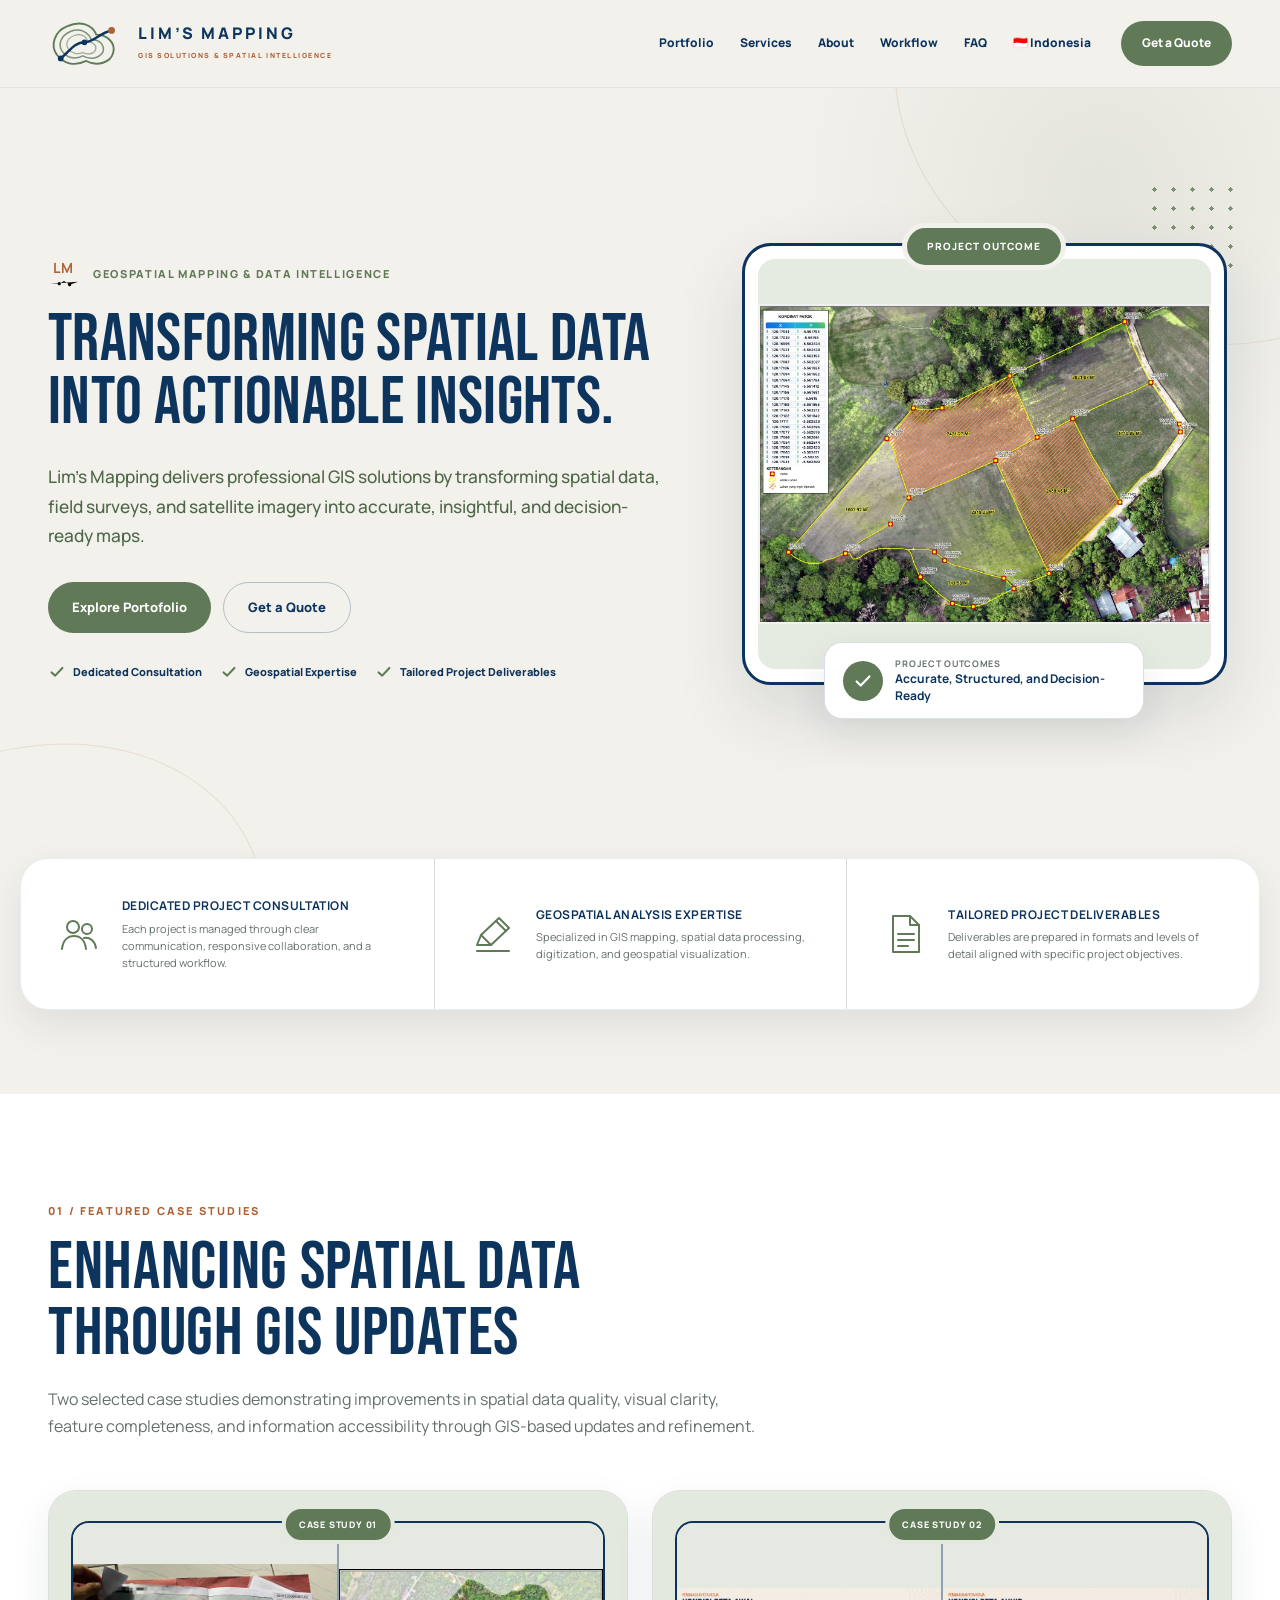
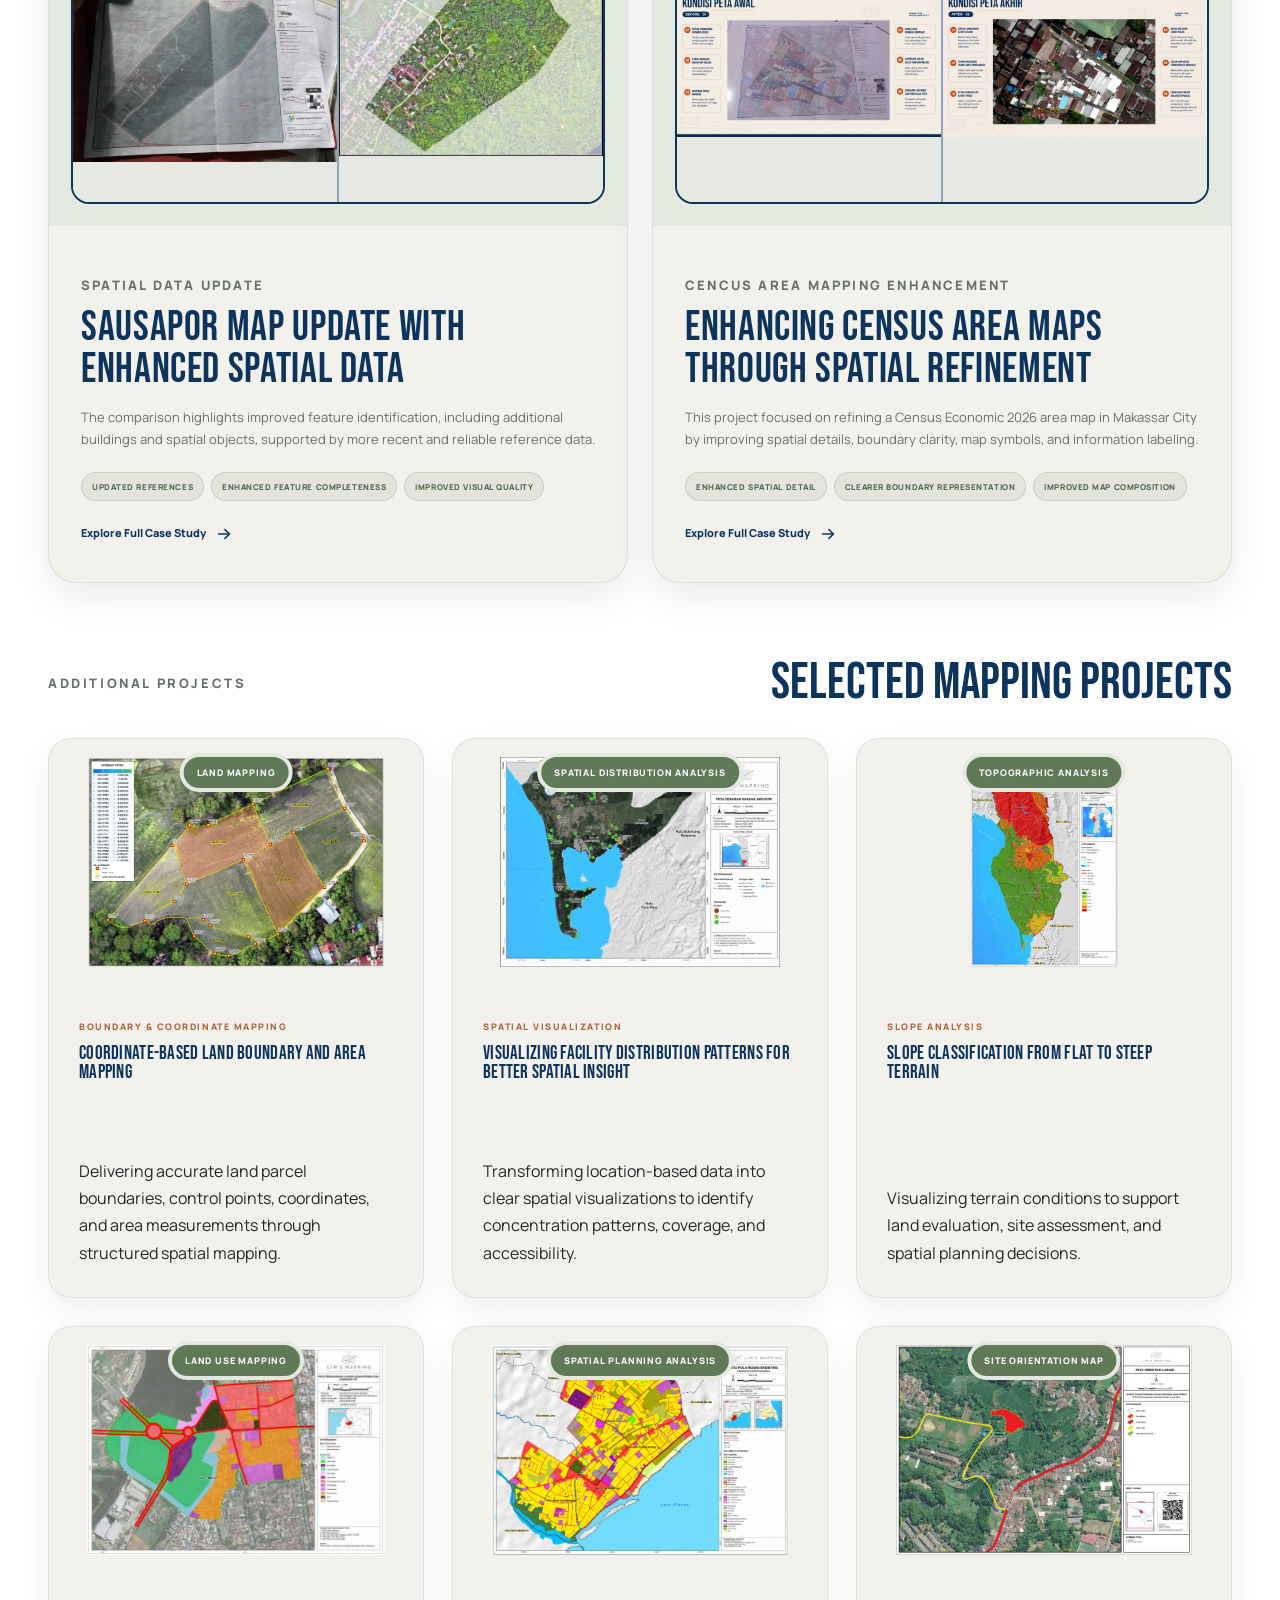
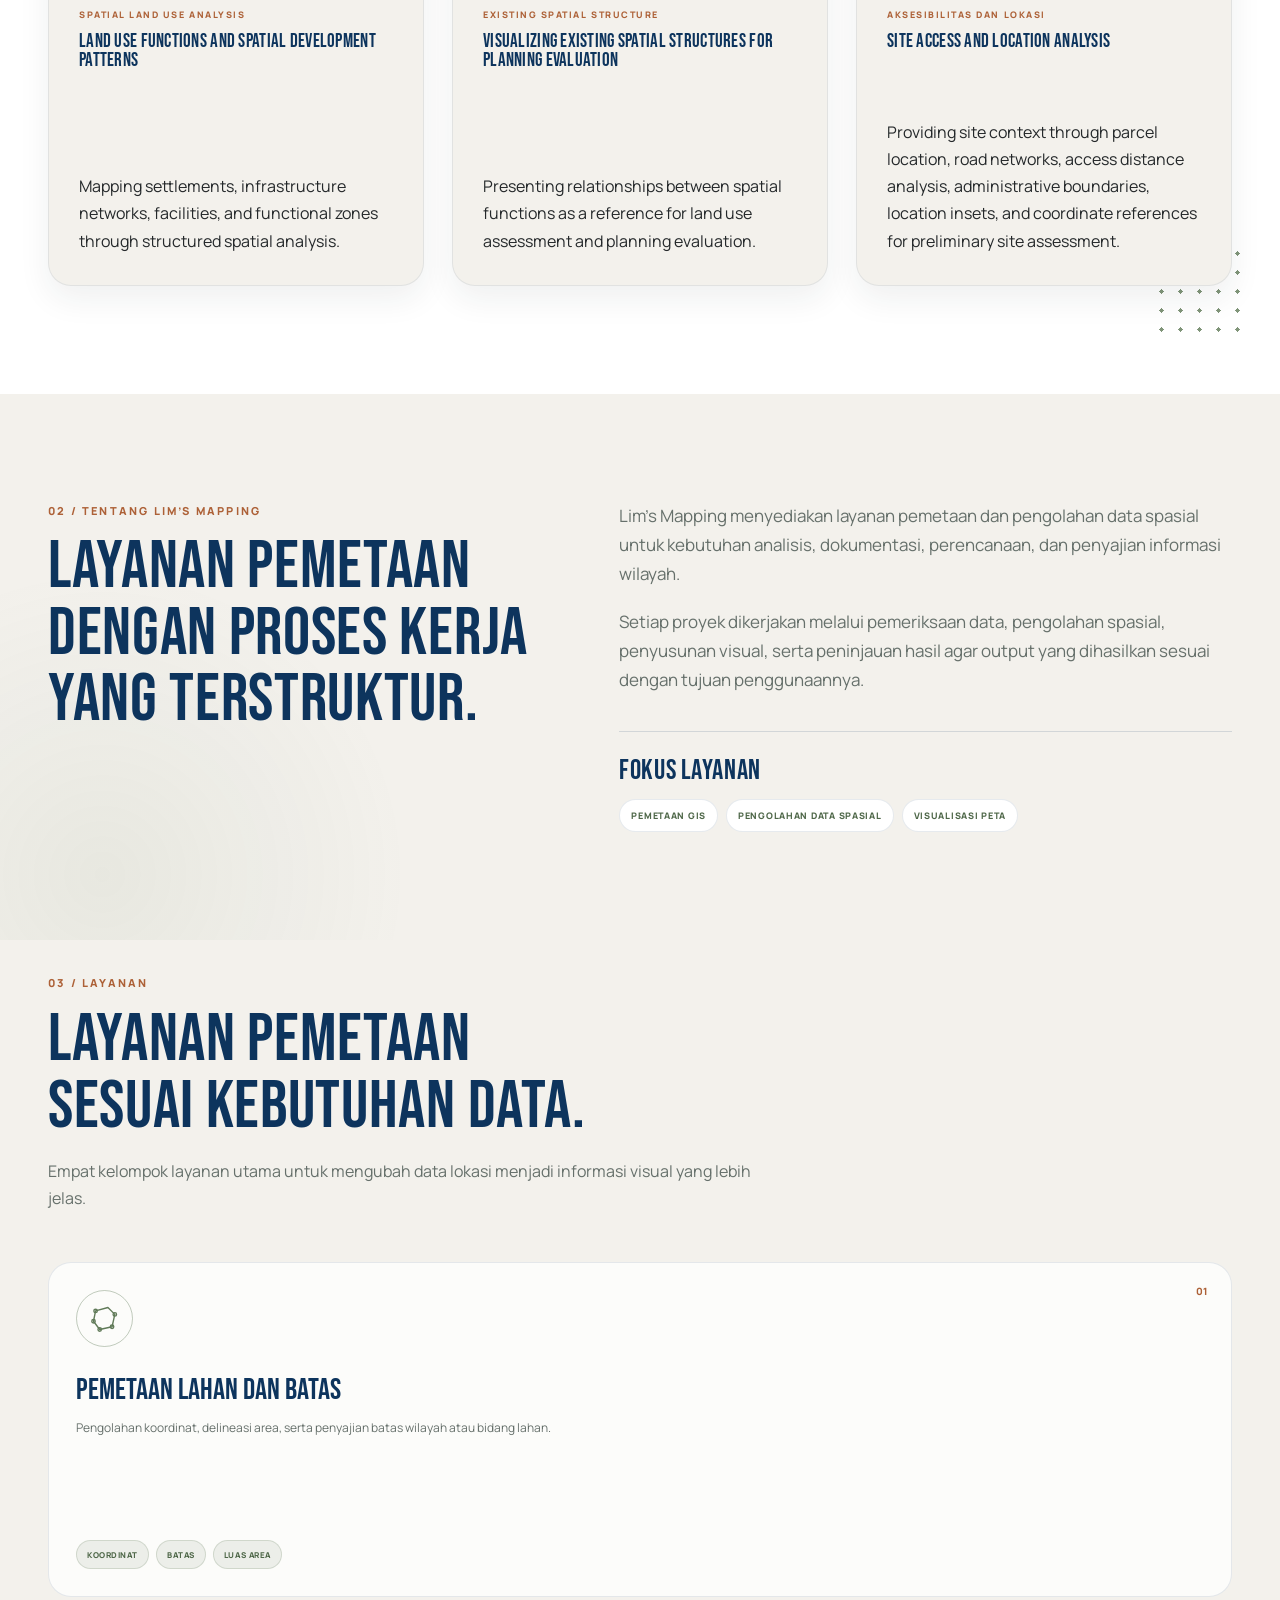
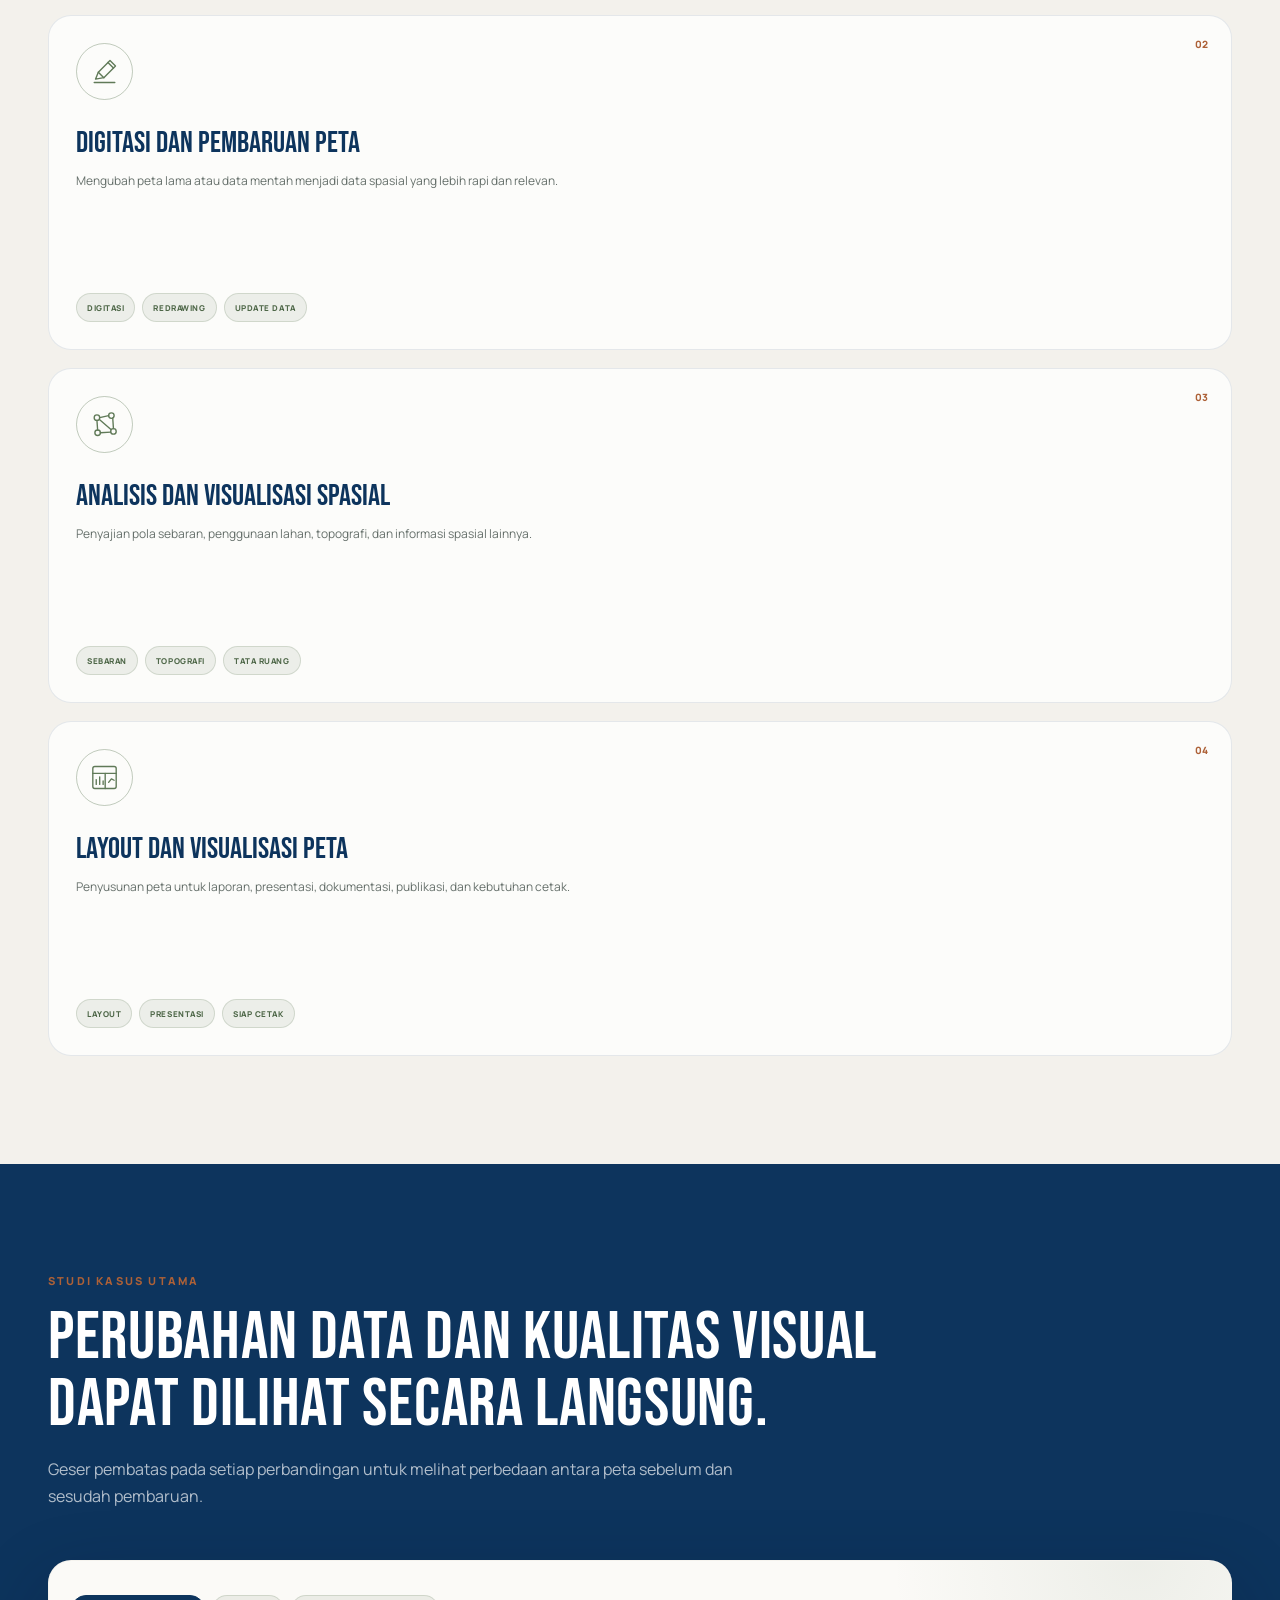
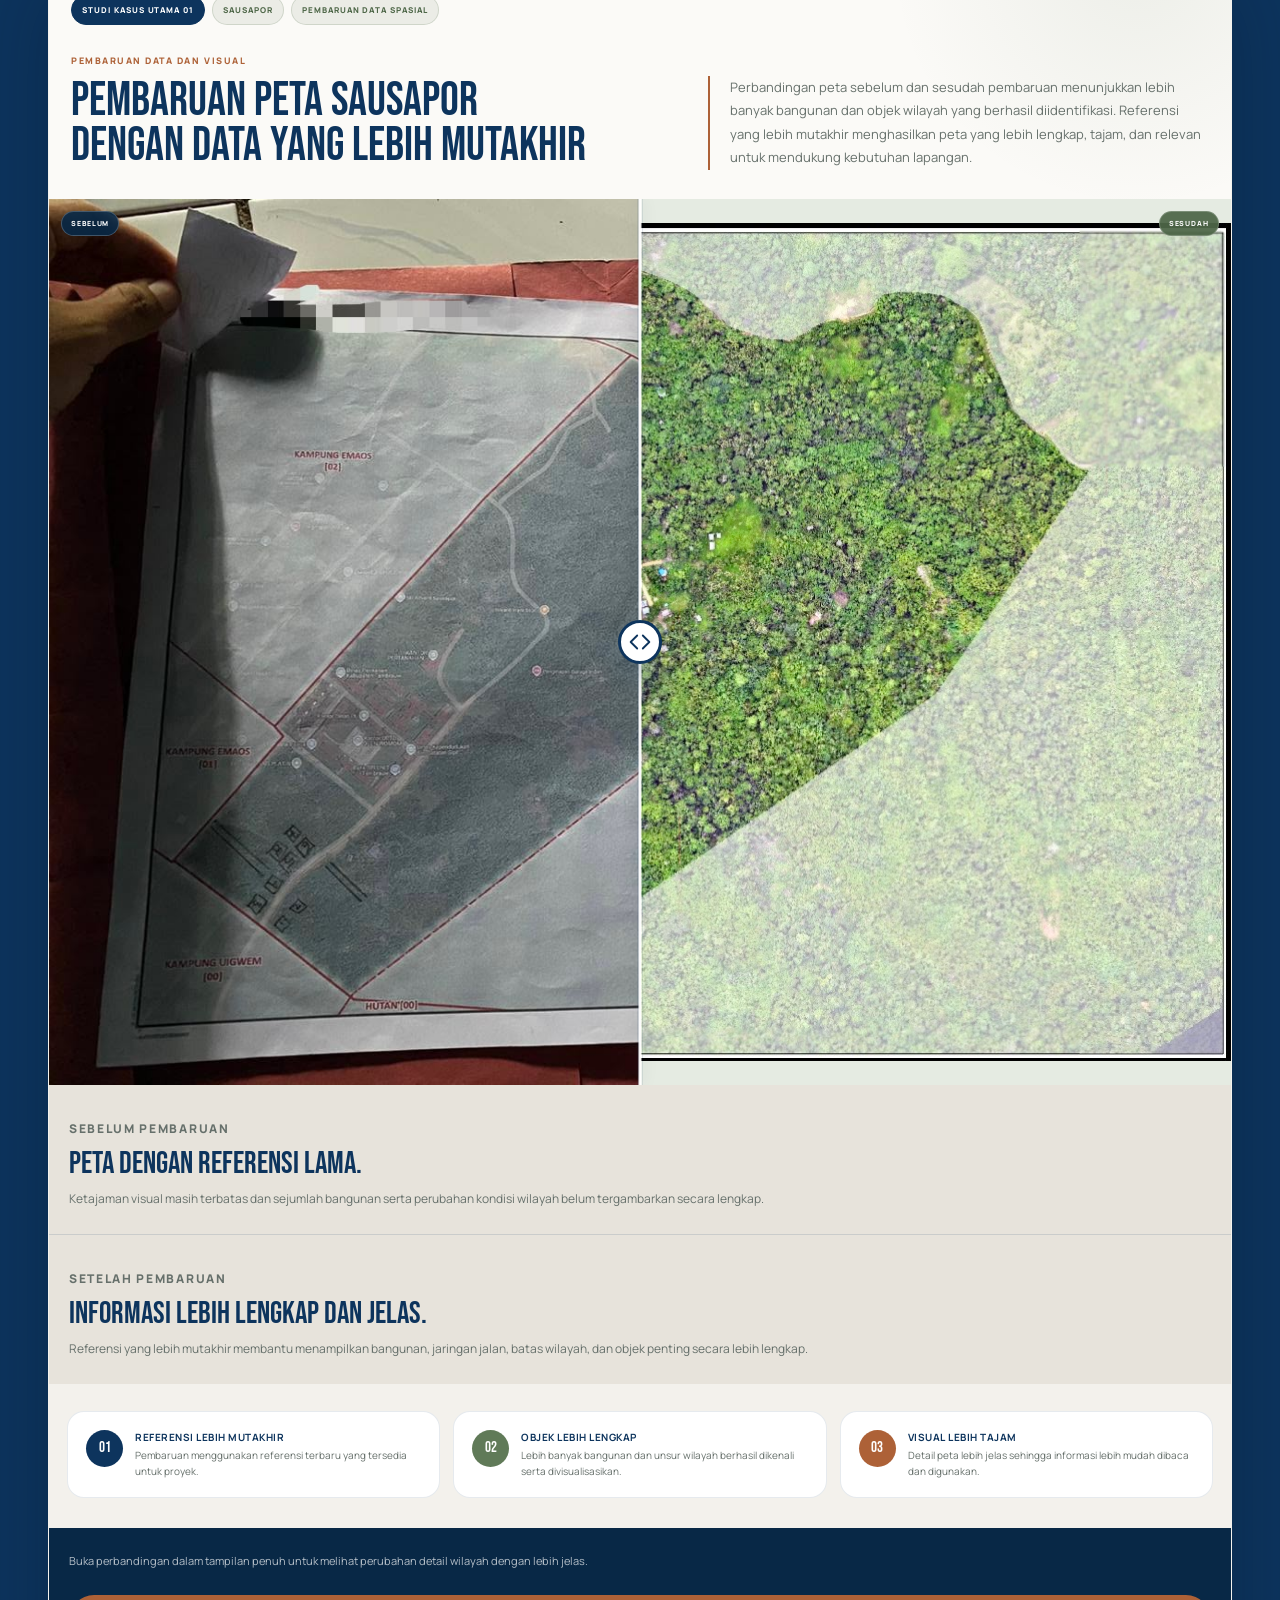
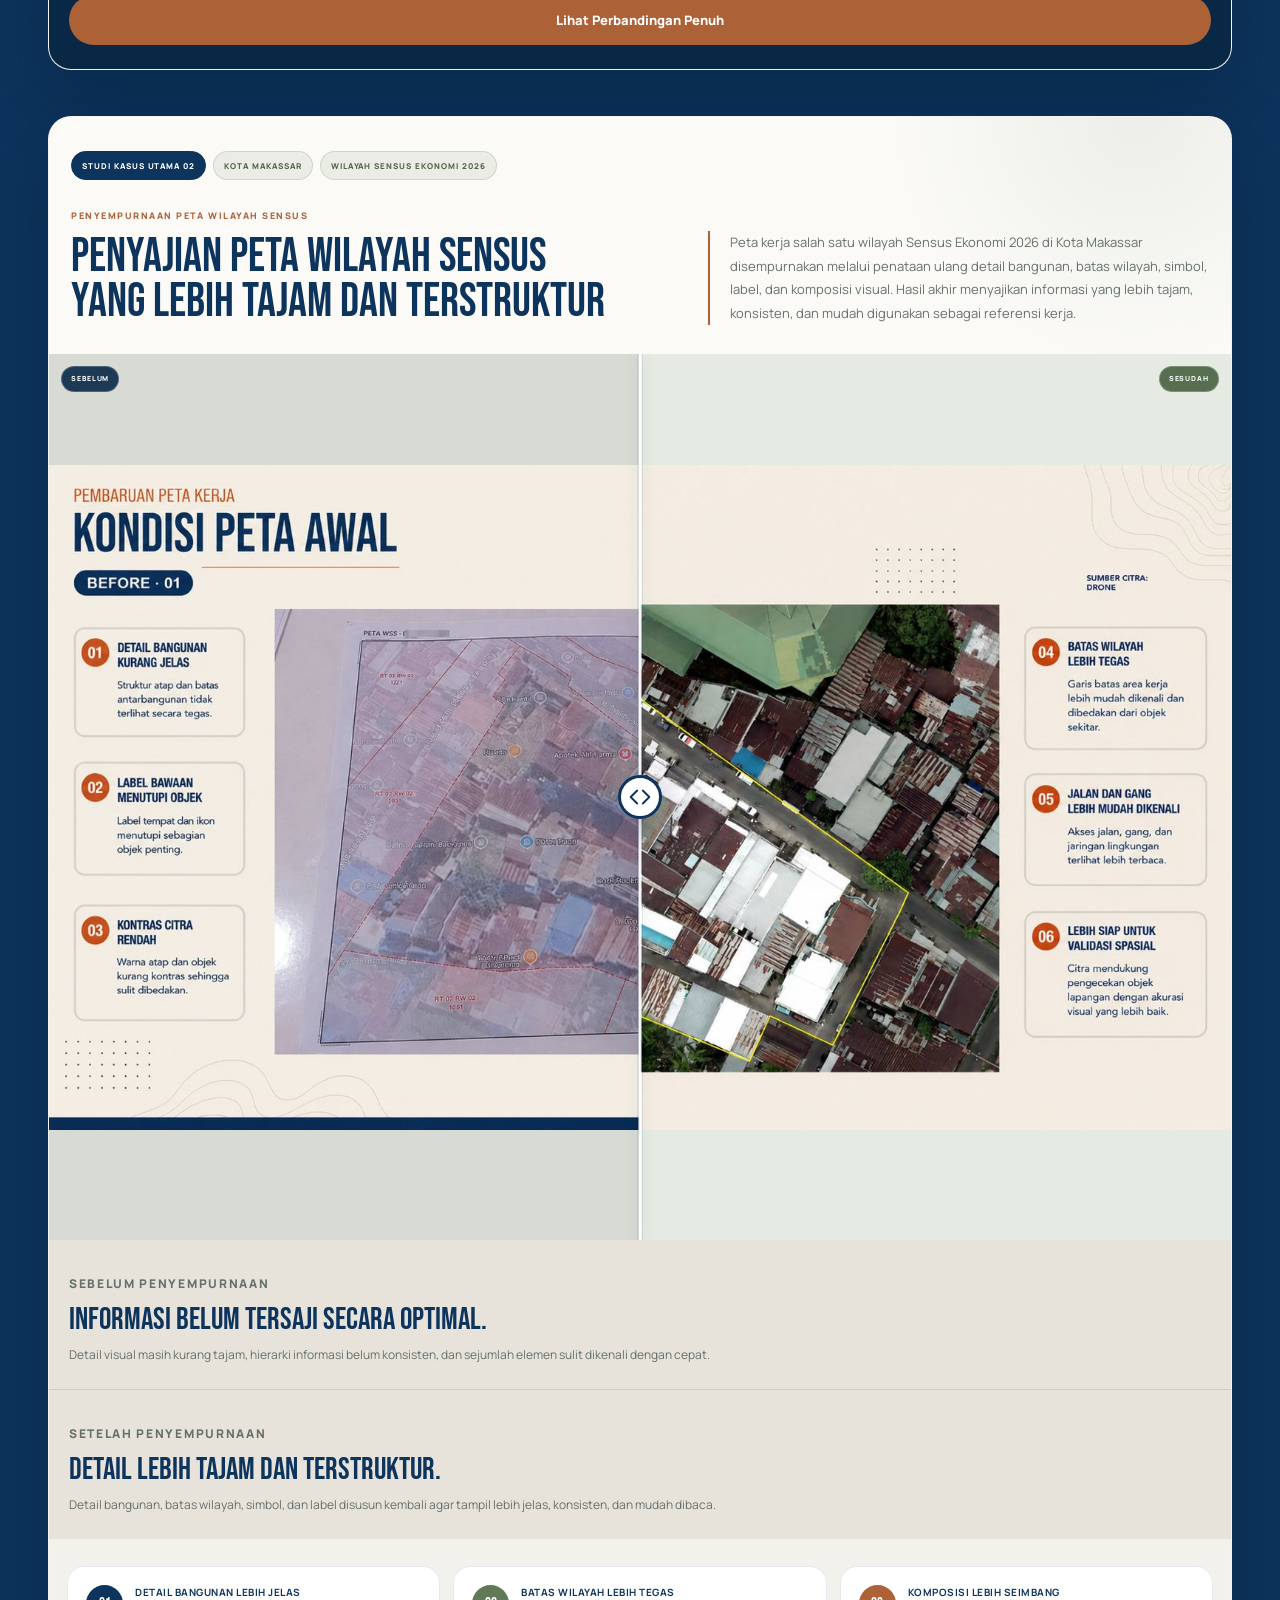
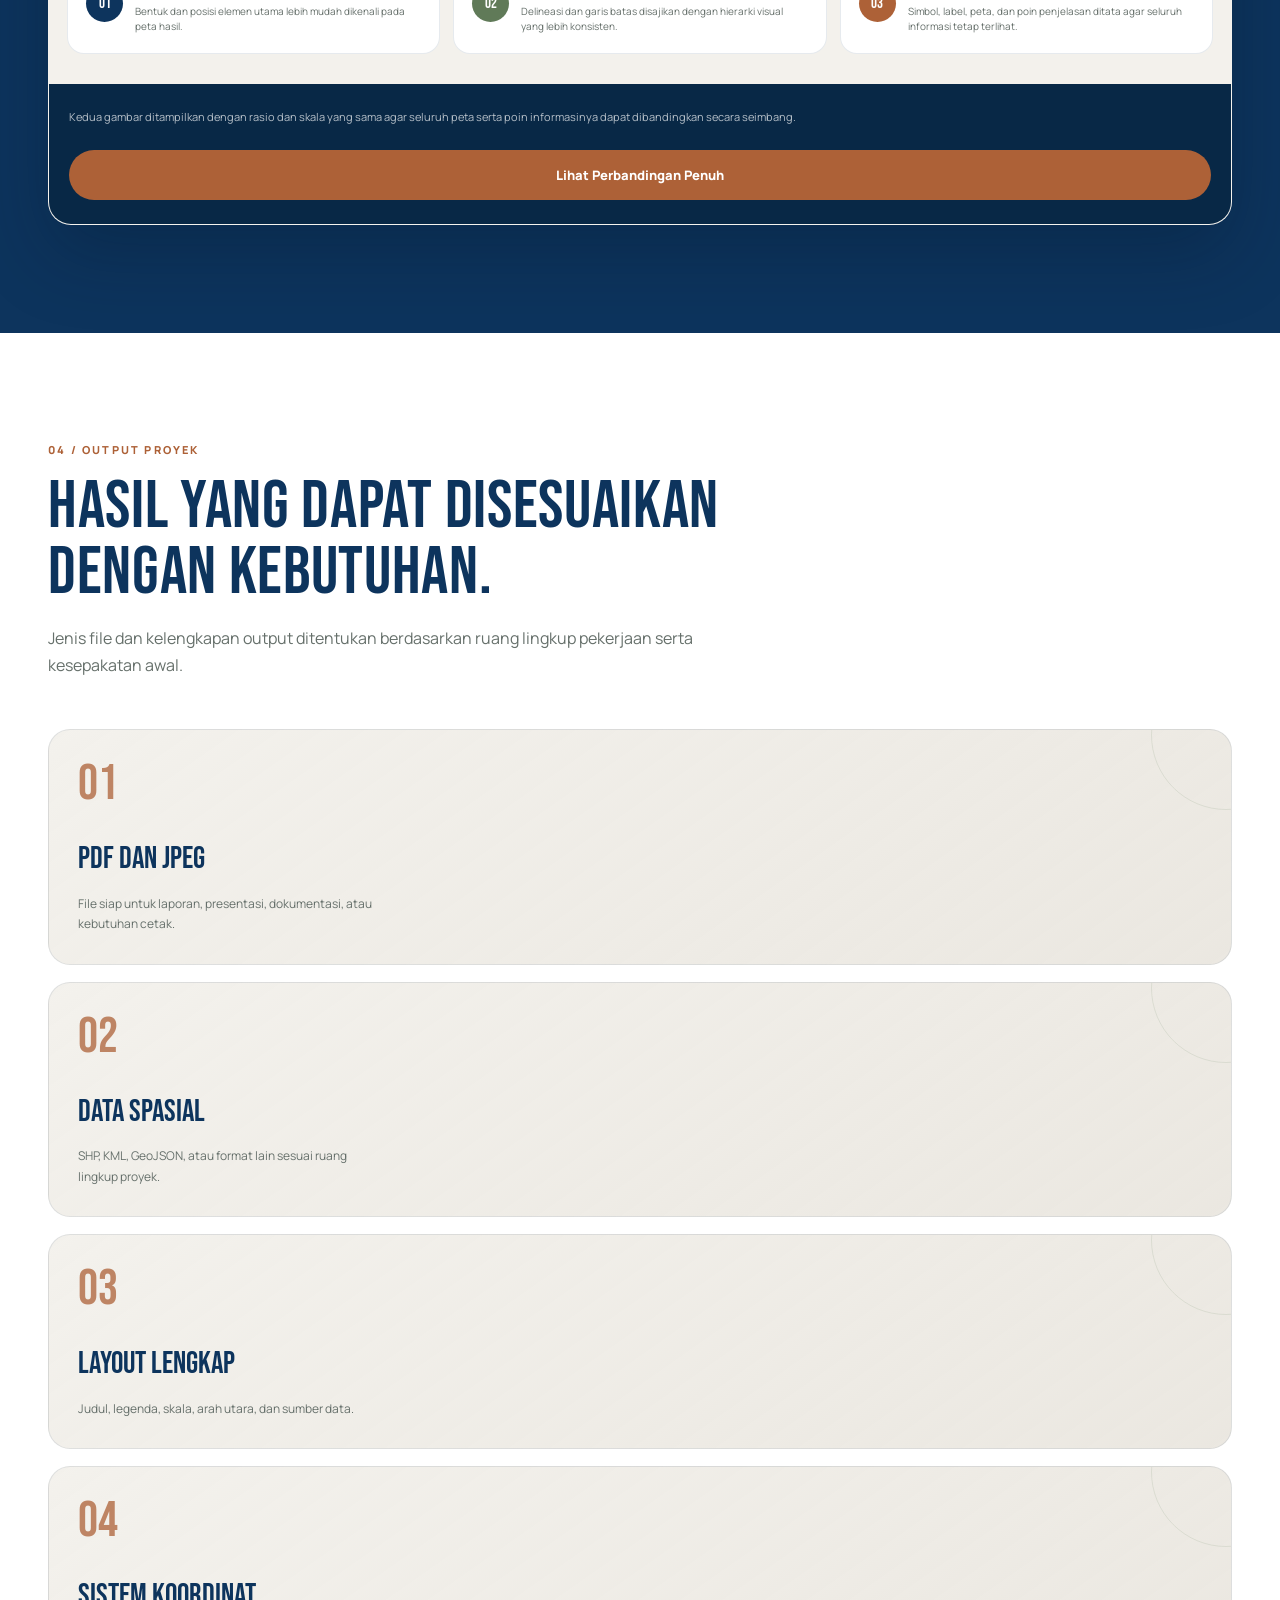
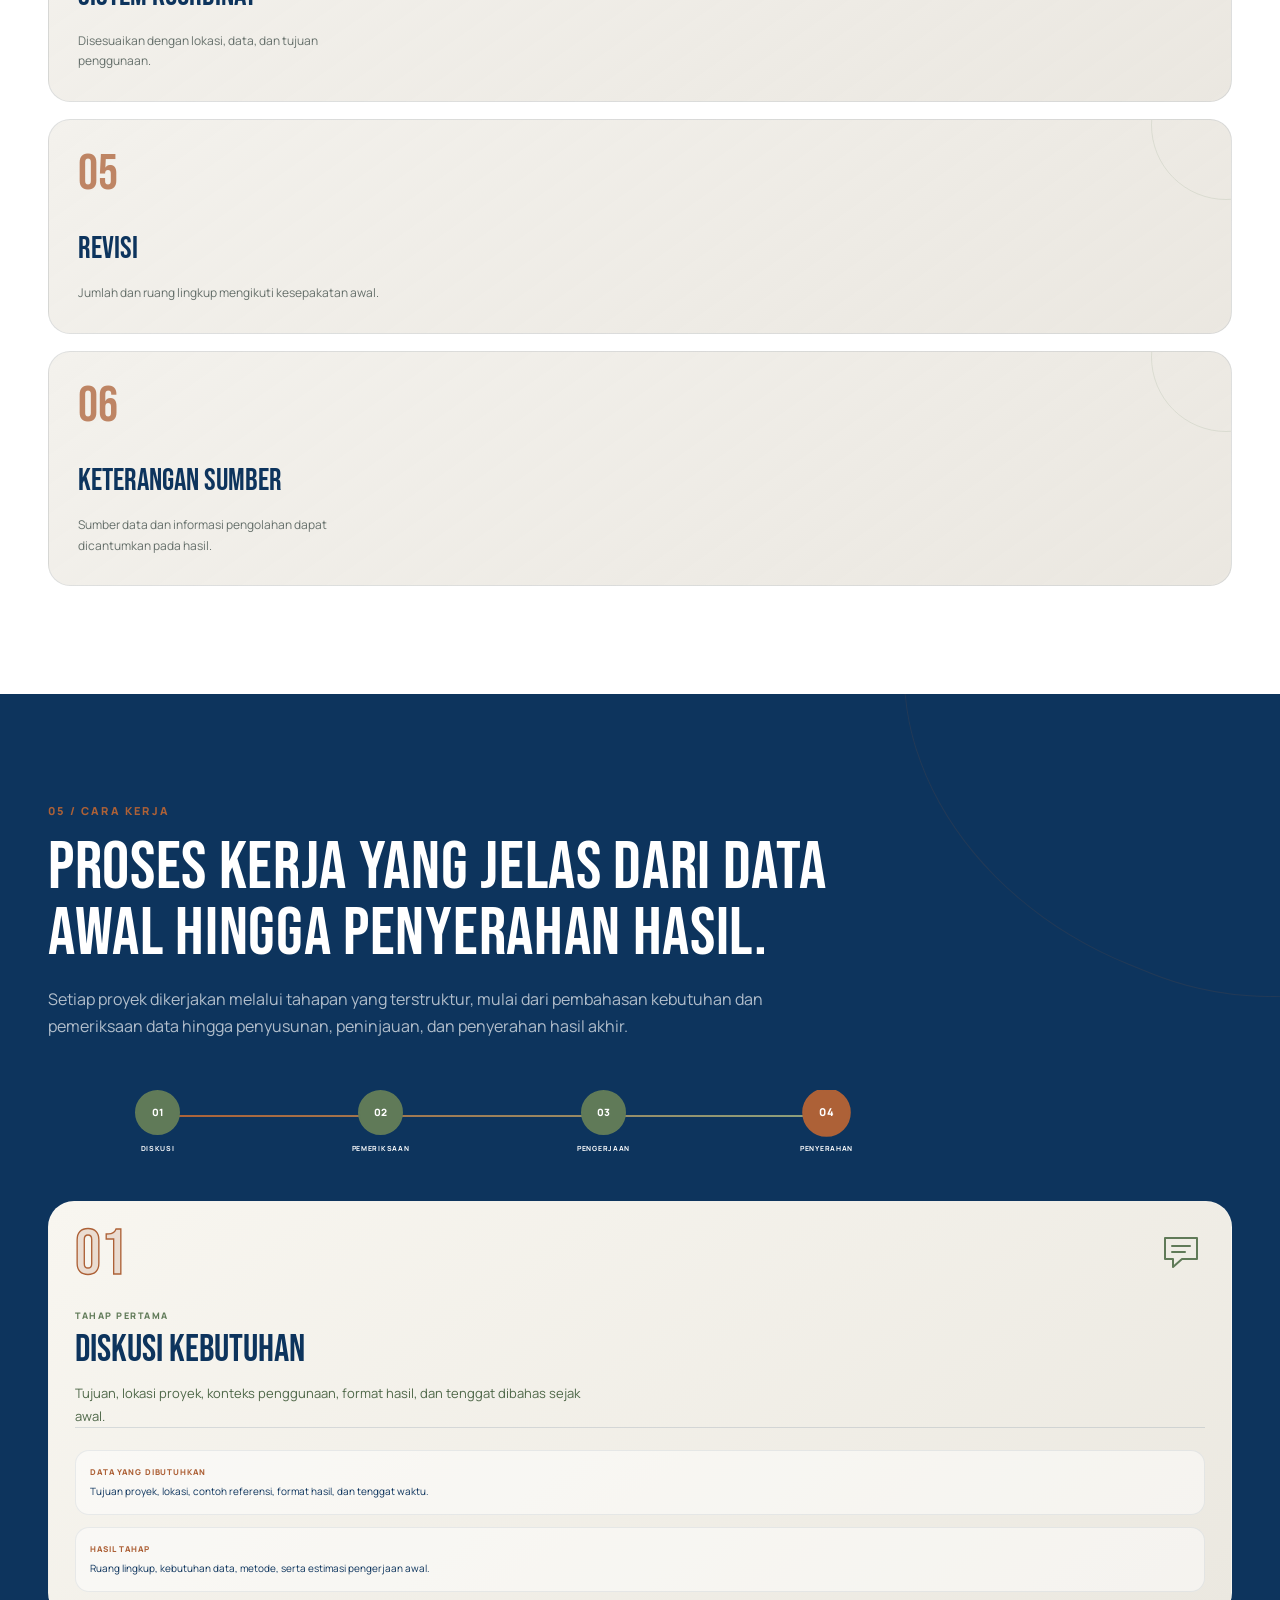
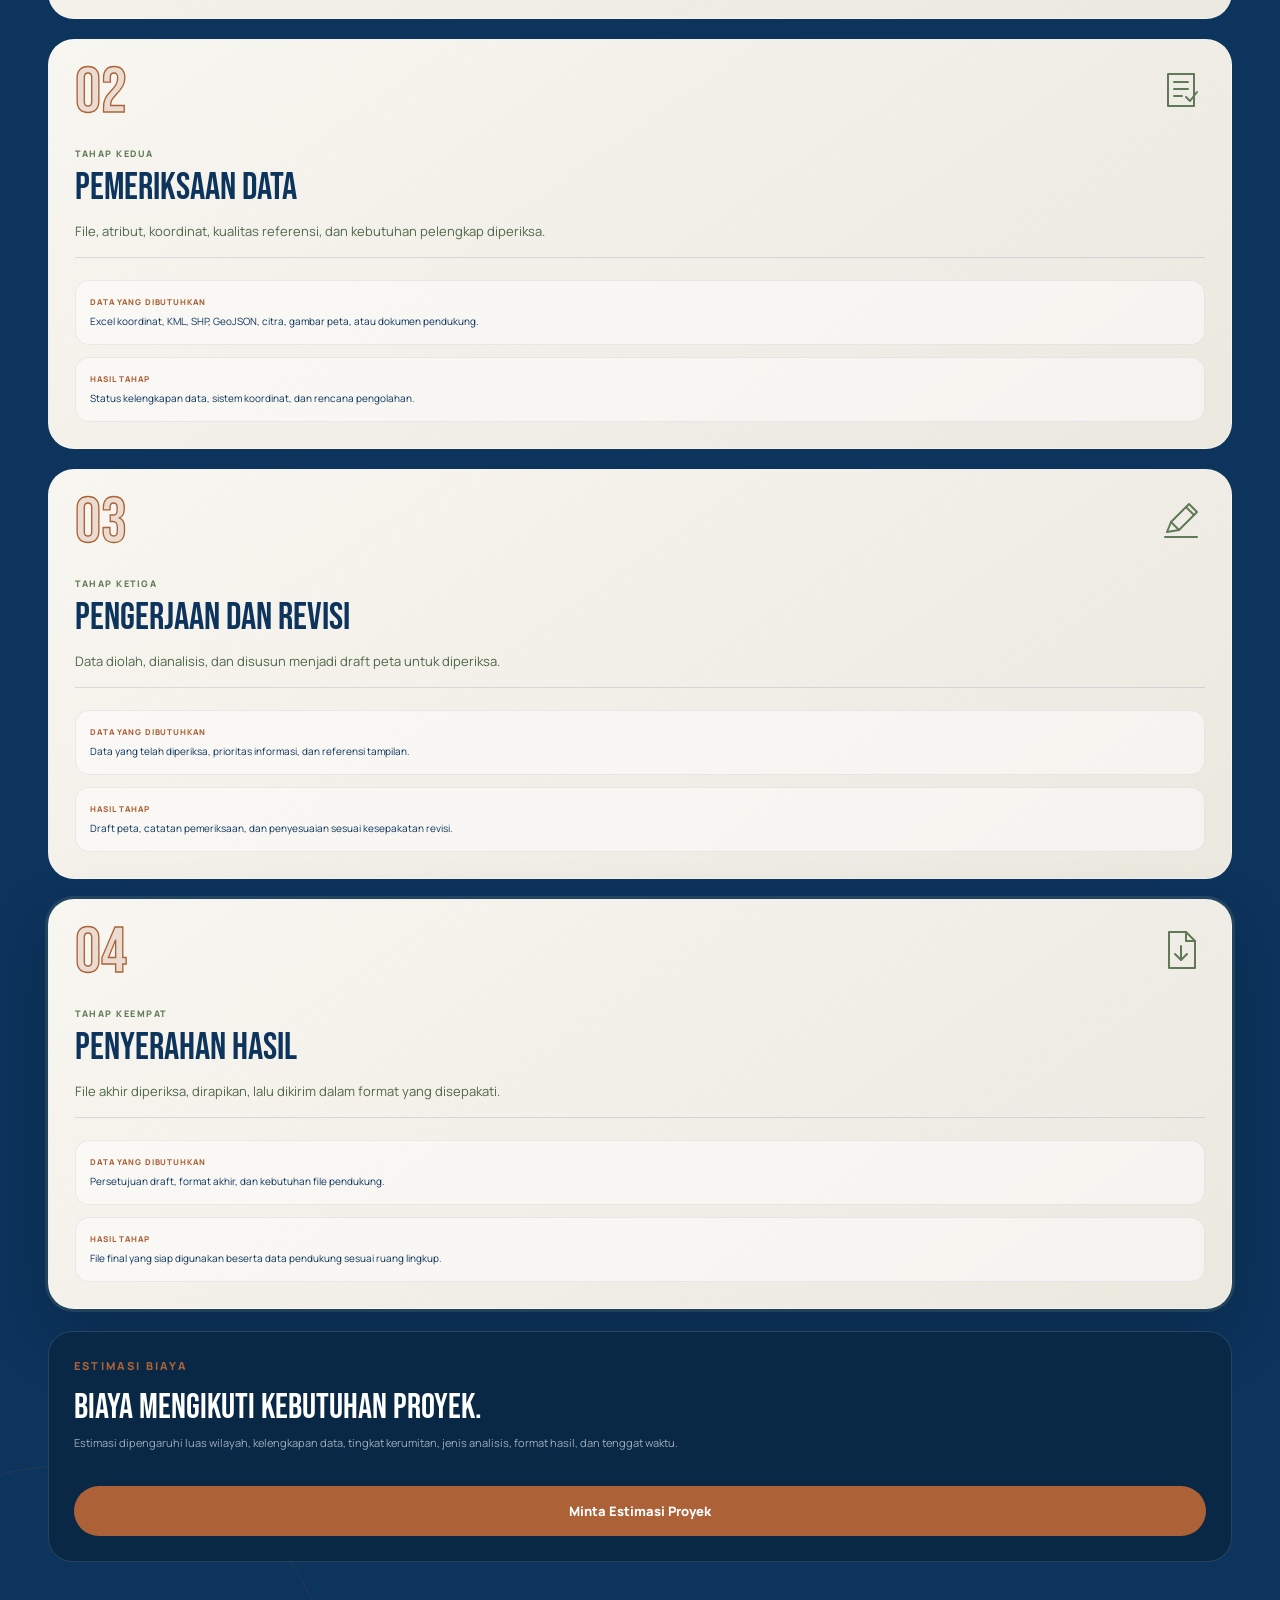
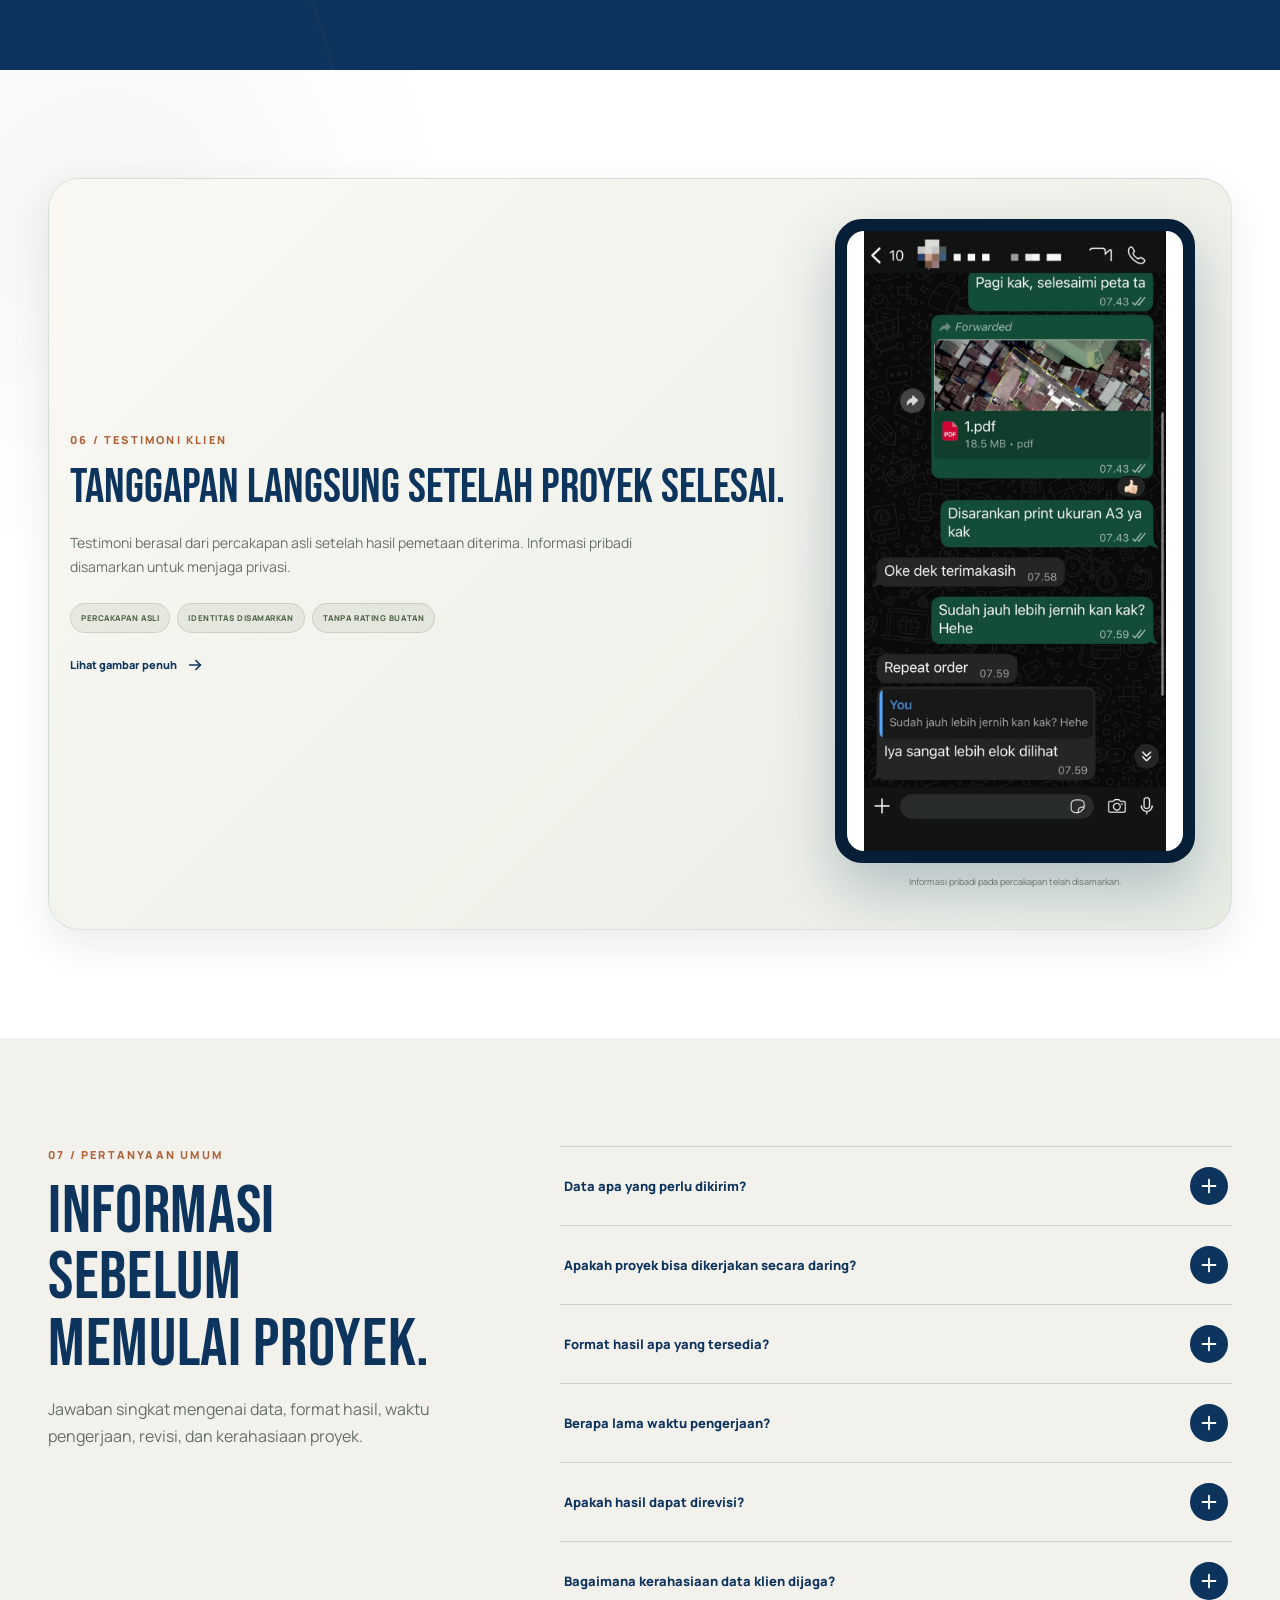
==== commit 23d8c976: "Translate portfolio labels and descriptions to English Updated portfolio section labels and descript" ====
--- a/index.html
+++ b/index.html
@@ -505,7 +505,7 @@
                 </div>
 
                 <div class="portfolio-subheading">
-                    <p class="section-label">Portofolio Lainnya</p>
+                    <p class="section-label">ADDITIONAL PROJECTS</p>
                     <h3>
                         Selected Mapping Projects
                     </h3>
@@ -531,20 +531,19 @@
                             </a>
 
                             <span class="portfolio-badge">
-                                Pemetaan Lahan
+                                LAND MAPPING
                             </span>
                         </div>
 
                         <div class="portfolio-copy">
                             <p class="portfolio-category">
-                                Koordinat dan Batas
+                                BOUNDARY & COORDINATE MAPPING
                             </p>
                             <h3>
-                                Batas dan luas lahan berbasis koordinat.
+                               COORDINATE-BASED LAND BOUNDARY AND AREA MAPPING
                             </h3>
                             <p>
-                                Menampilkan bentuk bidang, posisi patok,
-                                koordinat, dan luas area secara terstruktur.
+                                Delivering accurate land parcel boundaries, control points, coordinates, and area measurements through structured spatial mapping.
                             </p>
                         </div>
                     </article>
@@ -568,20 +567,19 @@
                             </a>
 
                             <span class="portfolio-badge">
-                                Analisis Sebaran
+                                SPATIAL DISTRIBUTION ANALYSIS
                             </span>
                         </div>
 
                         <div class="portfolio-copy">
                             <p class="portfolio-category">
-                                Visualisasi Spasial
+                                SPATIAL VISUALIZATION
                             </p>
                             <h3>
-                                Pola persebaran fasilitas lebih mudah dibaca.
+                                VISUALIZING FACILITY DISTRIBUTION PATTERNS FOR BETTER SPATIAL INSIGHT
                             </h3>
                             <p>
-                                Titik lokasi disusun menjadi visual yang
-                                membantu pembacaan konsentrasi dan jangkauan.
+                                Transforming location-based data into clear spatial visualizations to identify concentration patterns, coverage, and accessibility.
                             </p>
                         </div>
                     </article>
@@ -605,20 +603,19 @@
                             </a>
 
                             <span class="portfolio-badge">
-                                Analisis Topografi
+                                TOPOGRAPHIC ANALYSIS
                             </span>
                         </div>
 
                         <div class="portfolio-copy">
                             <p class="portfolio-category">
-                                Kemiringan Lereng
+                                SLOPE ANALYSIS
                             </p>
                             <h3>
-                                Klasifikasi area datar hingga curam.
+                                SLOPE CLASSIFICATION FROM FLAT TO STEEP TERRAIN
                             </h3>
                             <p>
-                                Kondisi topografi divisualisasikan untuk
-                                membantu evaluasi dan perencanaan lahan.
+                                Visualizing terrain conditions to support land evaluation, site assessment, and spatial planning decisions.
                             </p>
                         </div>
                     </article>
@@ -642,20 +639,19 @@
                             </a>
 
                             <span class="portfolio-badge">
-                                Penggunaan Lahan
+                                LAND USE MAPPING
                             </span>
                         </div>
 
                         <div class="portfolio-copy">
                             <p class="portfolio-category">
-                                Pemanfaatan Ruang
+                                SPATIAL LAND USE ANALYSIS
                             </p>
                             <h3>
-                                Fungsi dan pola penggunaan ruang.
+                                LAND USE FUNCTIONS AND SPATIAL DEVELOPMENT PATTERNS
                             </h3>
                             <p>
-                                Persebaran permukiman, fasilitas, jalan,
-                                dan fungsi kawasan ditampilkan secara terstruktur.
+                                Mapping settlements, infrastructure networks, facilities, and functional zones through structured spatial analysis.
                             </p>
                         </div>
                     </article>
@@ -679,20 +675,19 @@
                             </a>
 
                             <span class="portfolio-badge">
-                                Analisis Tata Ruang
+                                SPATIAL PLANNING ANALYSIS
                             </span>
                         </div>
 
                         <div class="portfolio-copy">
                             <p class="portfolio-category">
-                                Pola Ruang Eksisting
+                                EXISTING SPATIAL STRUCTURE
                             </p>
                             <h3>
-                                Struktur ruang aktual dalam satu visual.
+                                VISUALIZING EXISTING SPATIAL STRUCTURES FOR PLANNING EVALUATION
                             </h3>
                             <p>
-                                Hubungan antarfungsi kawasan ditampilkan
-                                sebagai referensi evaluasi tata ruang.
+                                Presenting relationships between spatial functions as a reference for land use assessment and planning evaluation.
                              </div>
                              </article>
                             <article class="portfolio-card">
@@ -716,7 +711,7 @@
         </a>
 
         <span class="portfolio-badge">
-            Peta Orientasi
+           SITE ORIENTATION MAP
         </span>
     </div>
 
@@ -730,9 +725,7 @@
         </h3>
 
         <p>
-            Menampilkan posisi bidang, jaringan jalan, jarak akses,
-            batas desa, inset lokasi, serta tautan koordinat untuk
-            mendukung peninjauan awal lokasi.
+            Providing site context through parcel location, road networks, access distance analysis, administrative boundaries, location insets, and coordinate references for preliminary site assessment.
         </p>
     </div>
 </article>
--- a/style.css
+++ b/style.css
@@ -3395,3 +3395,35 @@
 .orientation-card .portfolio-copy {
     padding: 30px;
 }
+/* FIX SELECTED MAPPING PROJECTS */
+
+.portfolio-card {
+    height: 560px;
+}
+
+
+.portfolio-image {
+    height: 250px;
+    flex-shrink:0;
+}
+
+.portfolio-copy {
+    padding:30px;
+    display:flex;
+    flex-direction:column;
+    flex:1;
+}
+
+
+.portfolio-copy h3 {
+    min-height:70px;
+}
+
+
+.portfolio-copy p:last-child {
+    margin-top:auto;
+}
+.portfolio-image img {
+    max-height:210px;
+    object-fit:contain;
+}
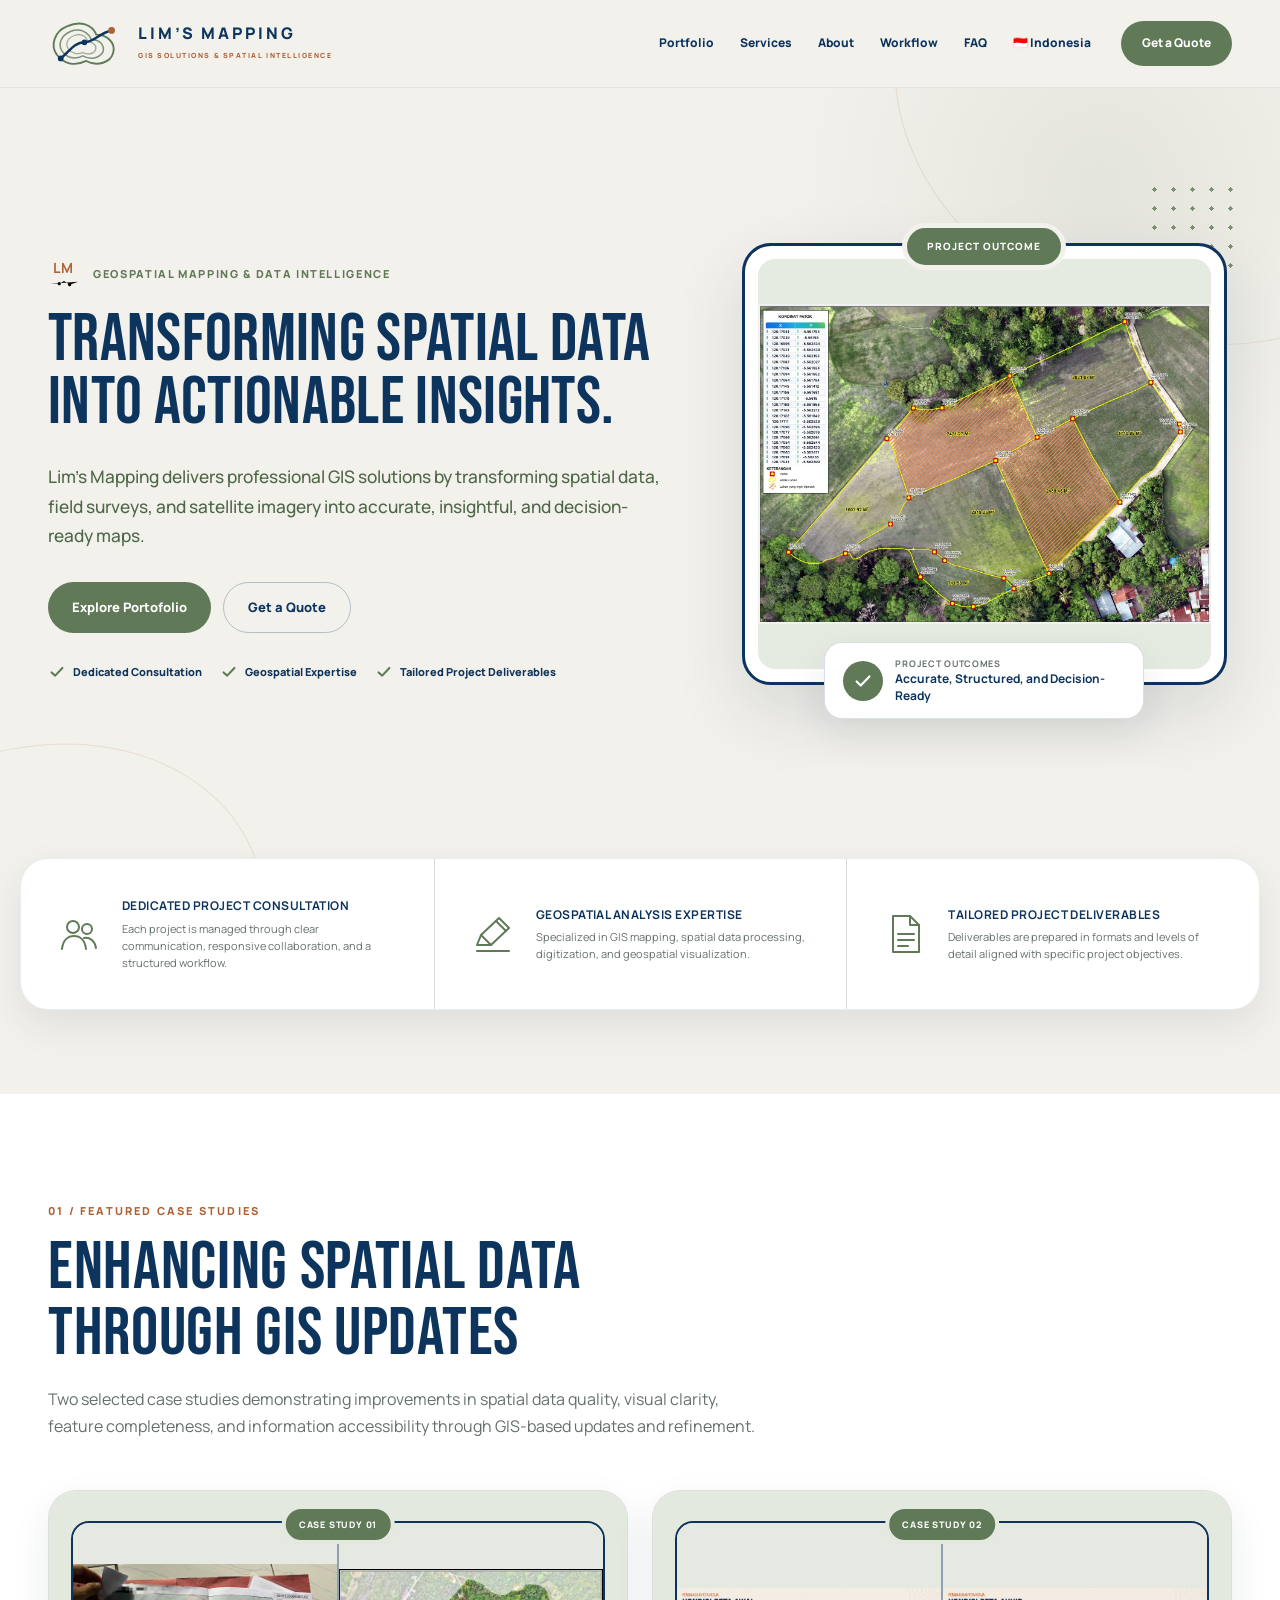
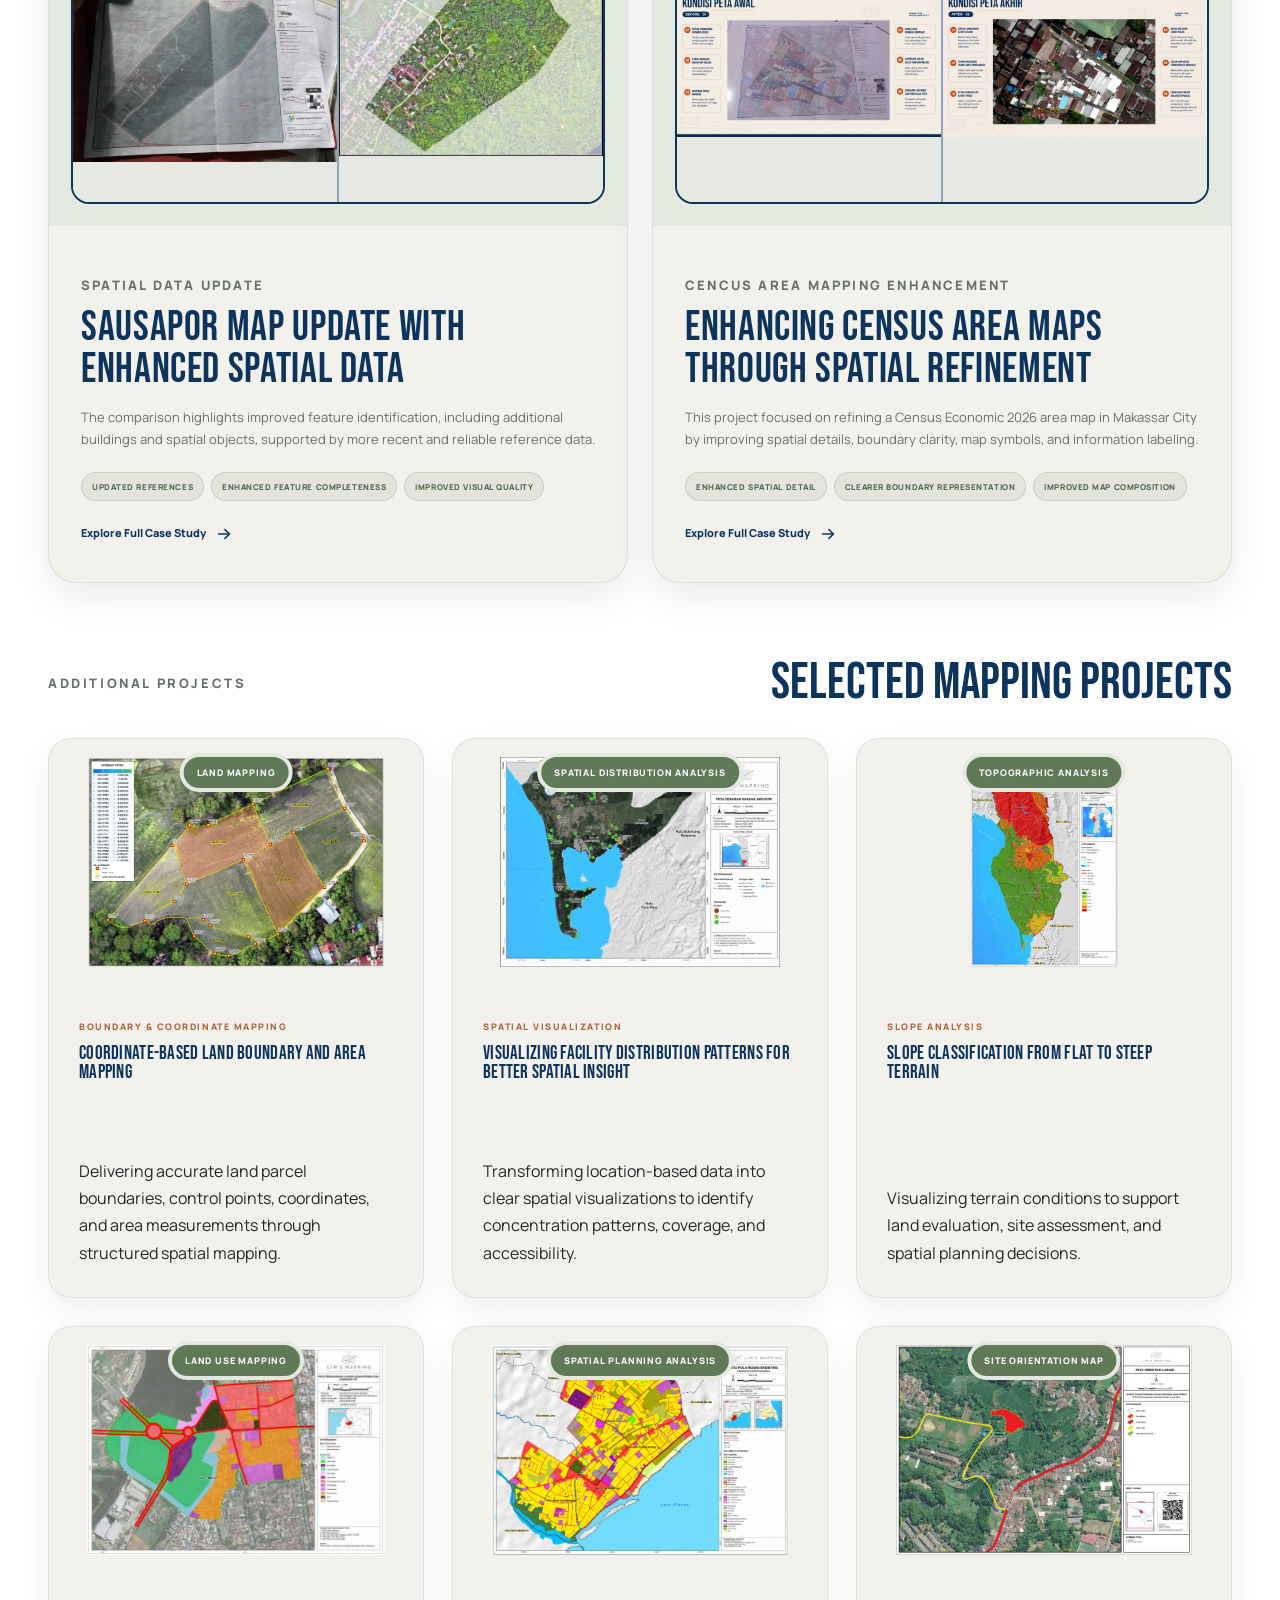
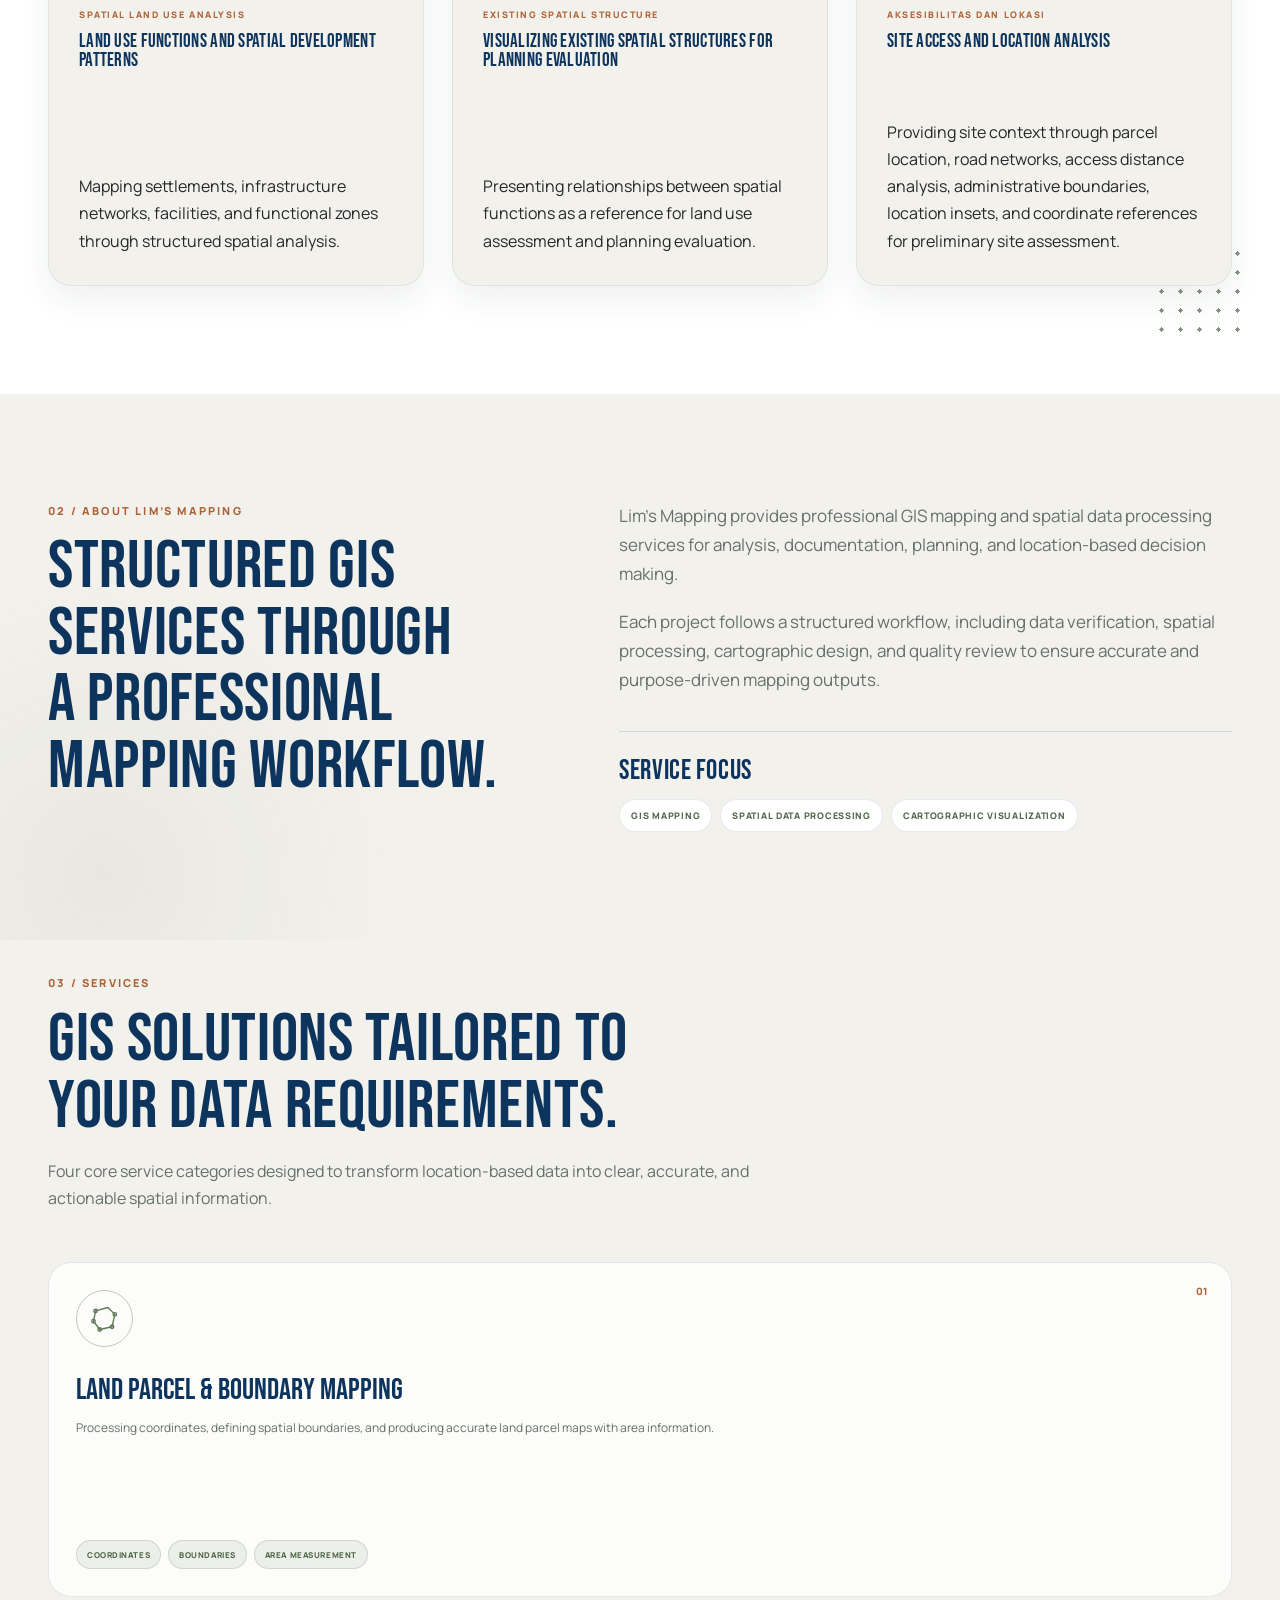
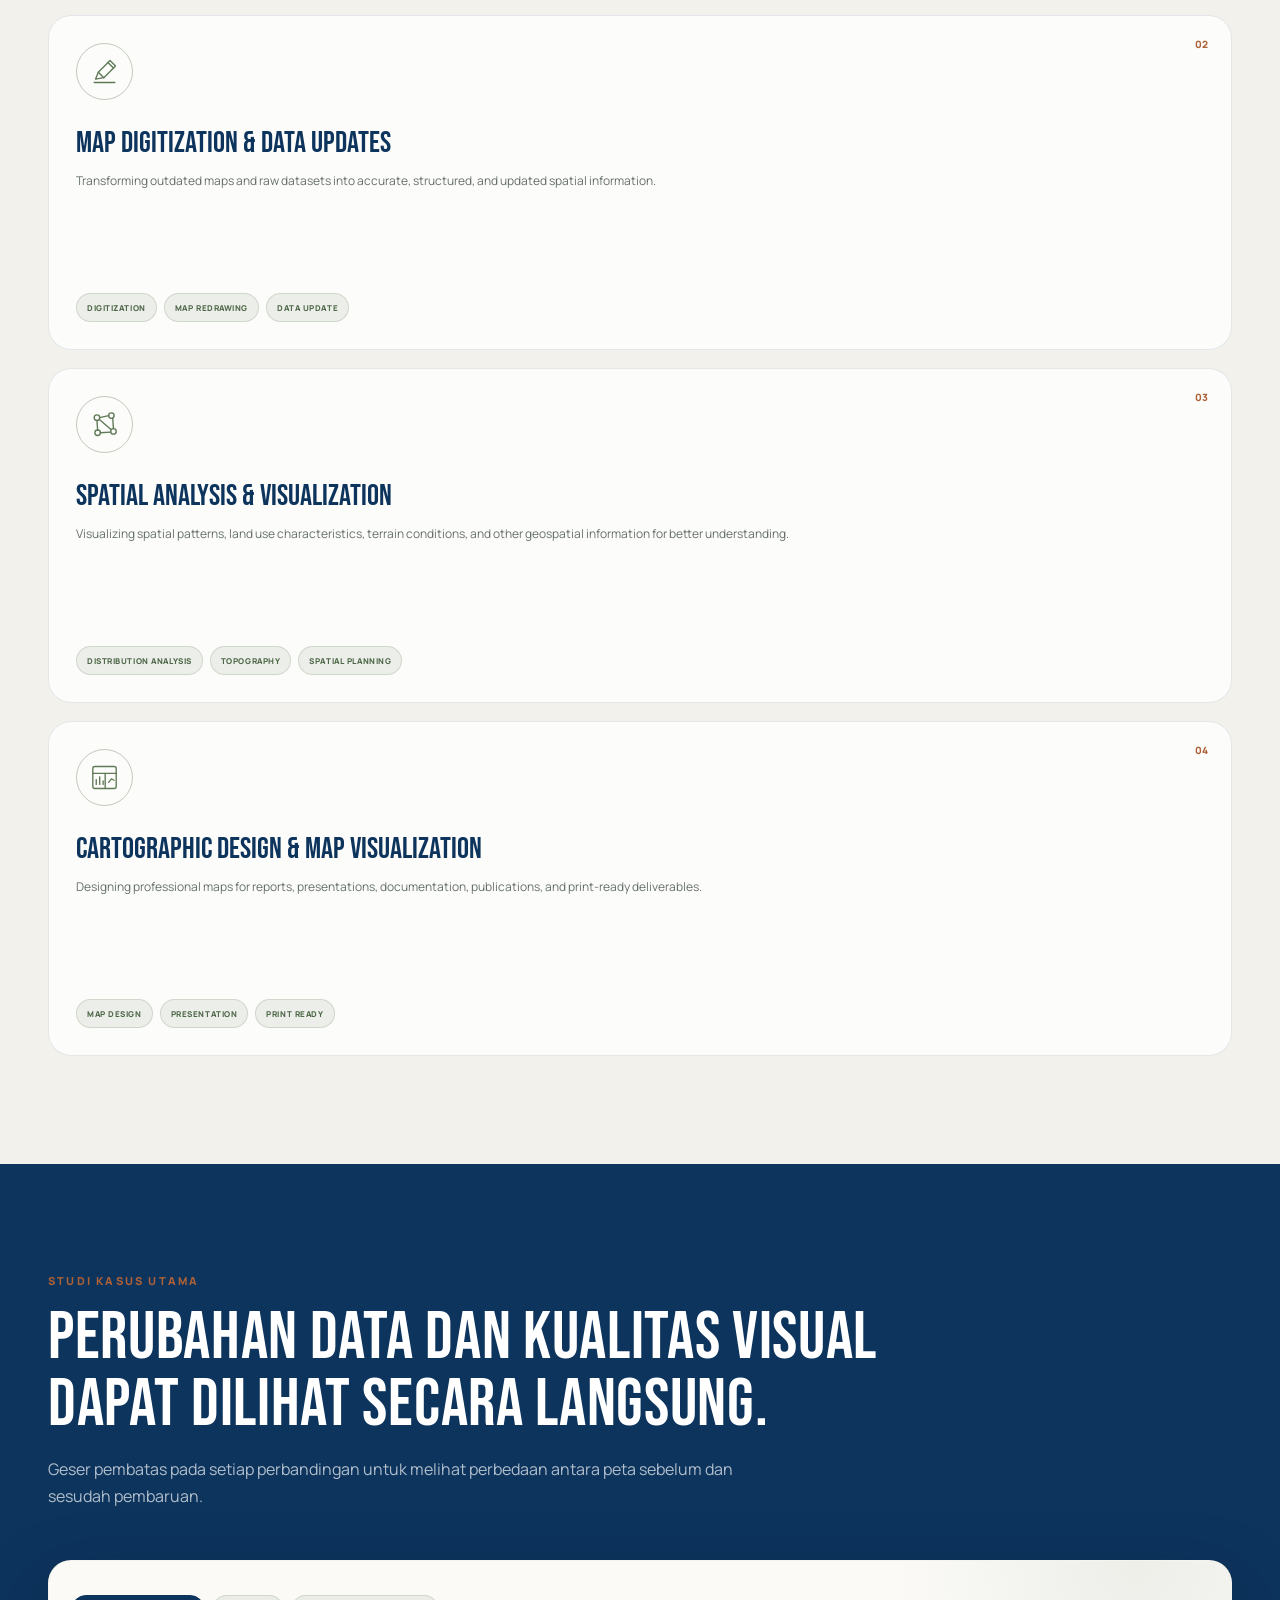
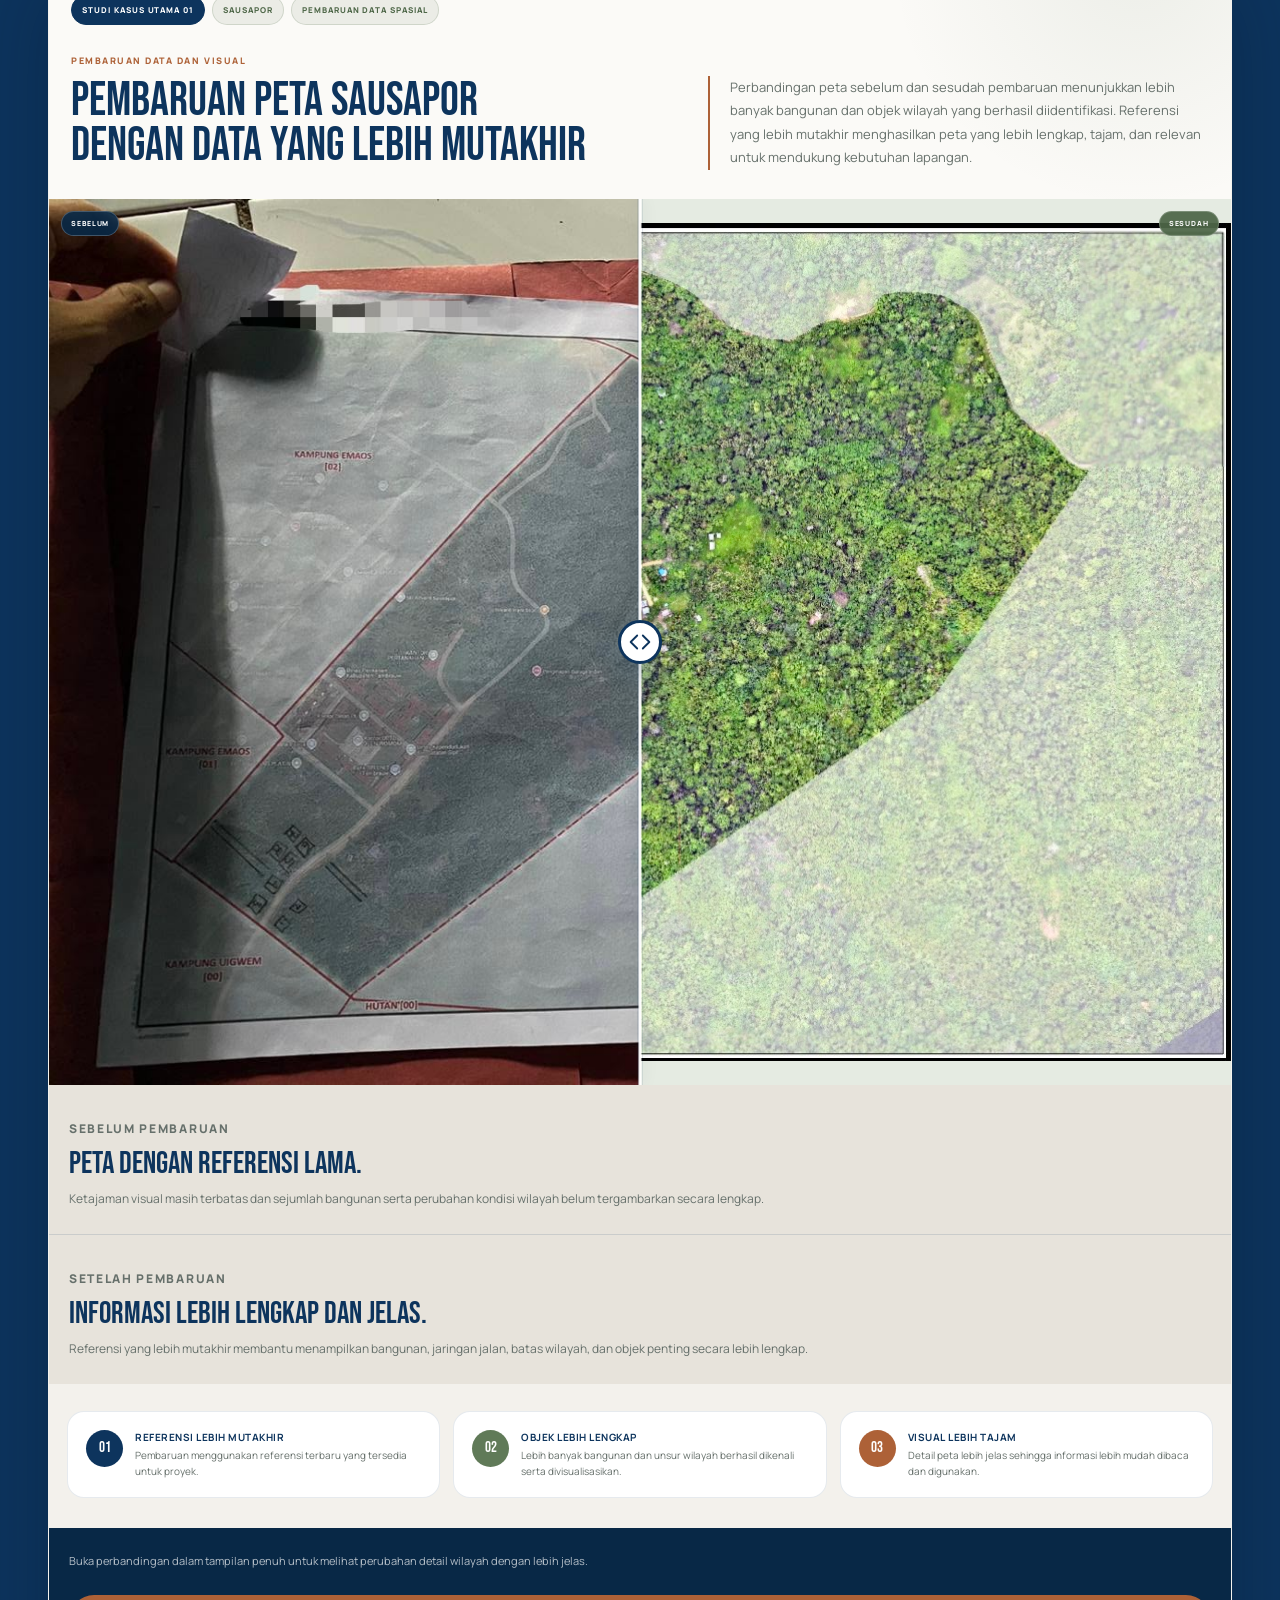
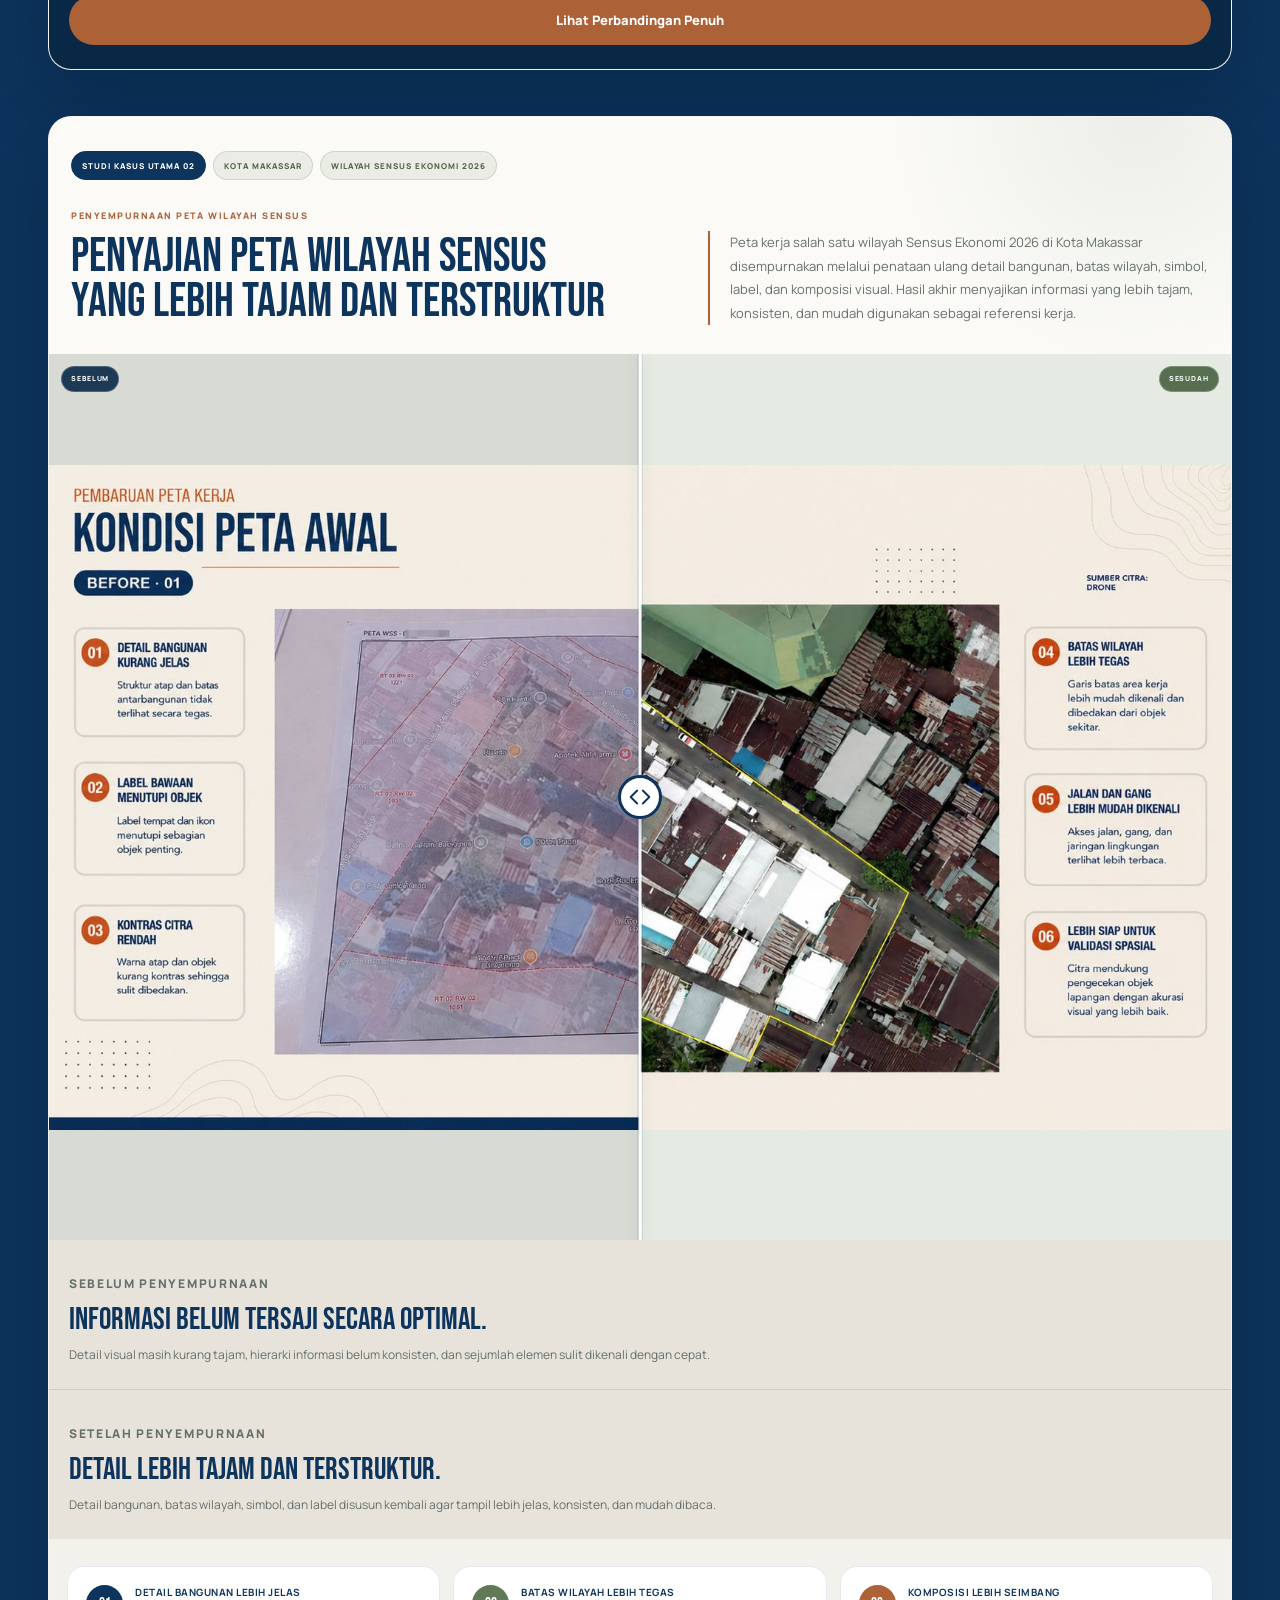
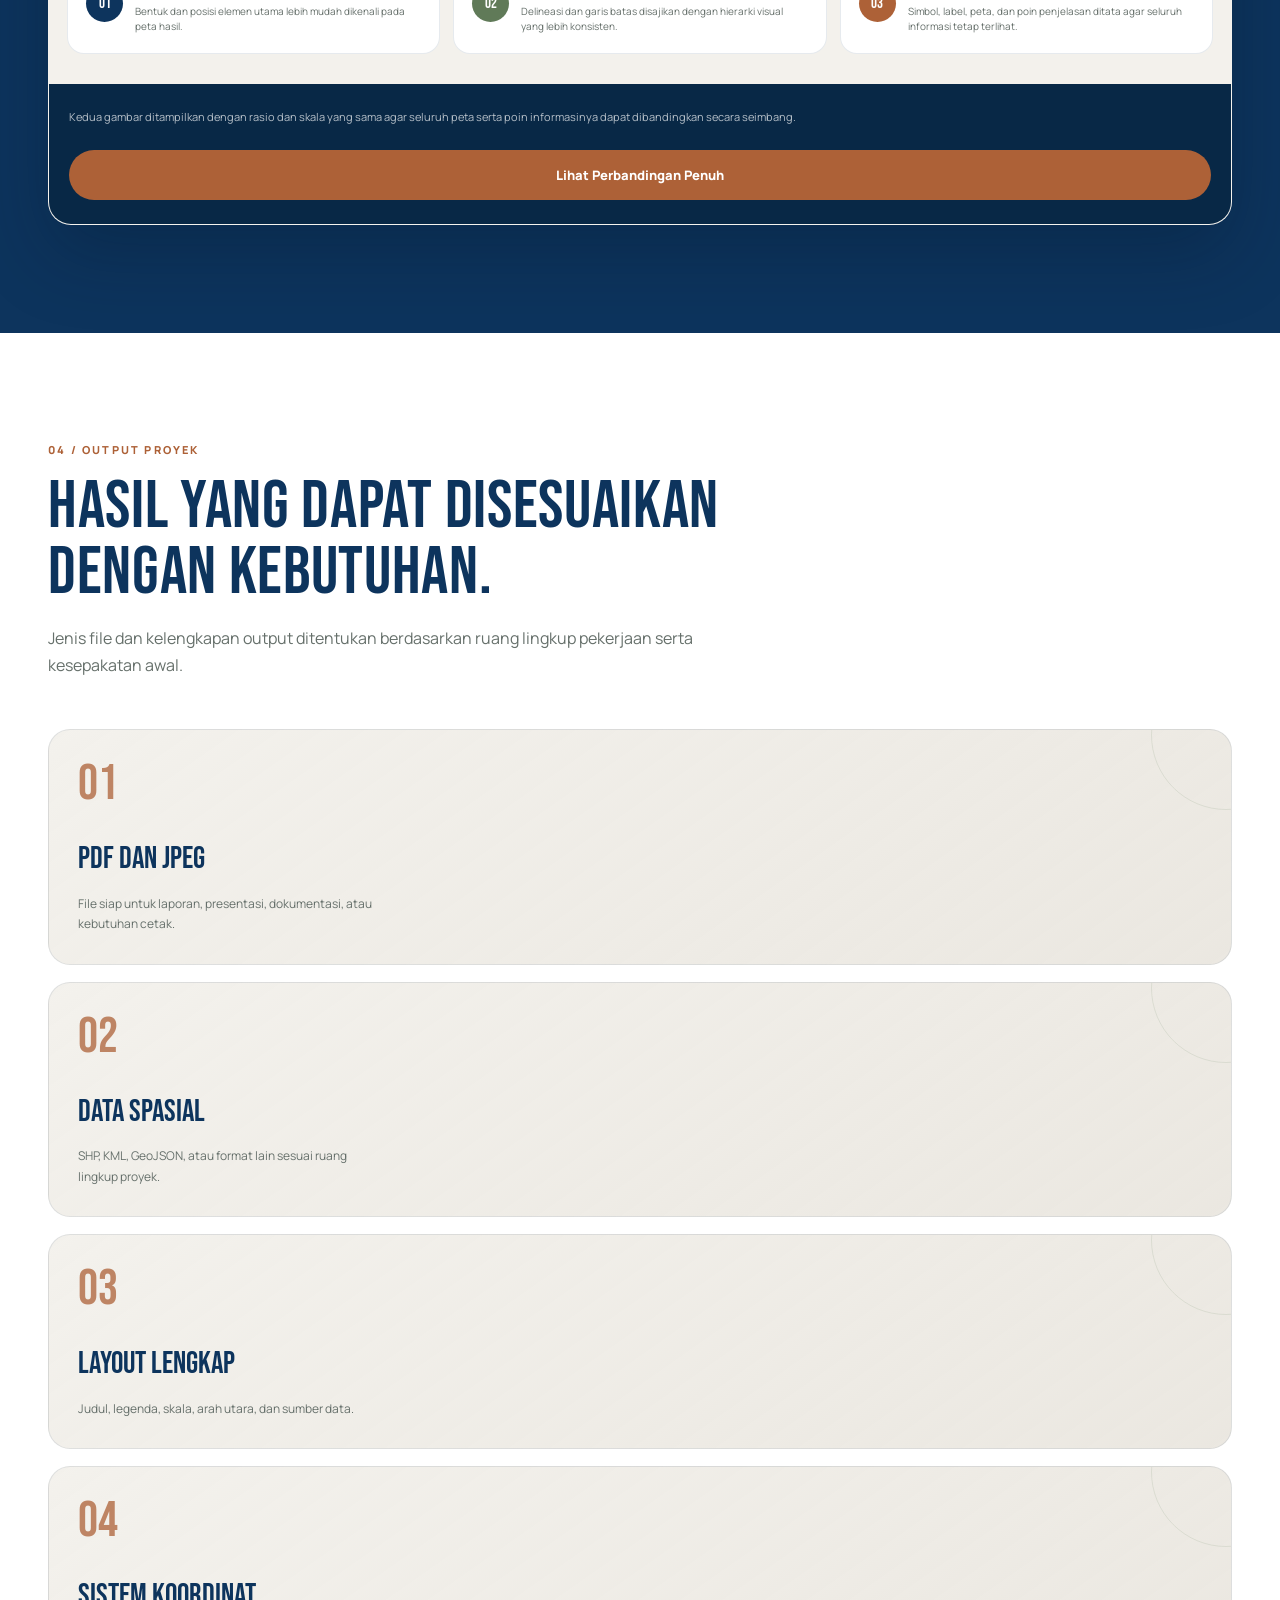
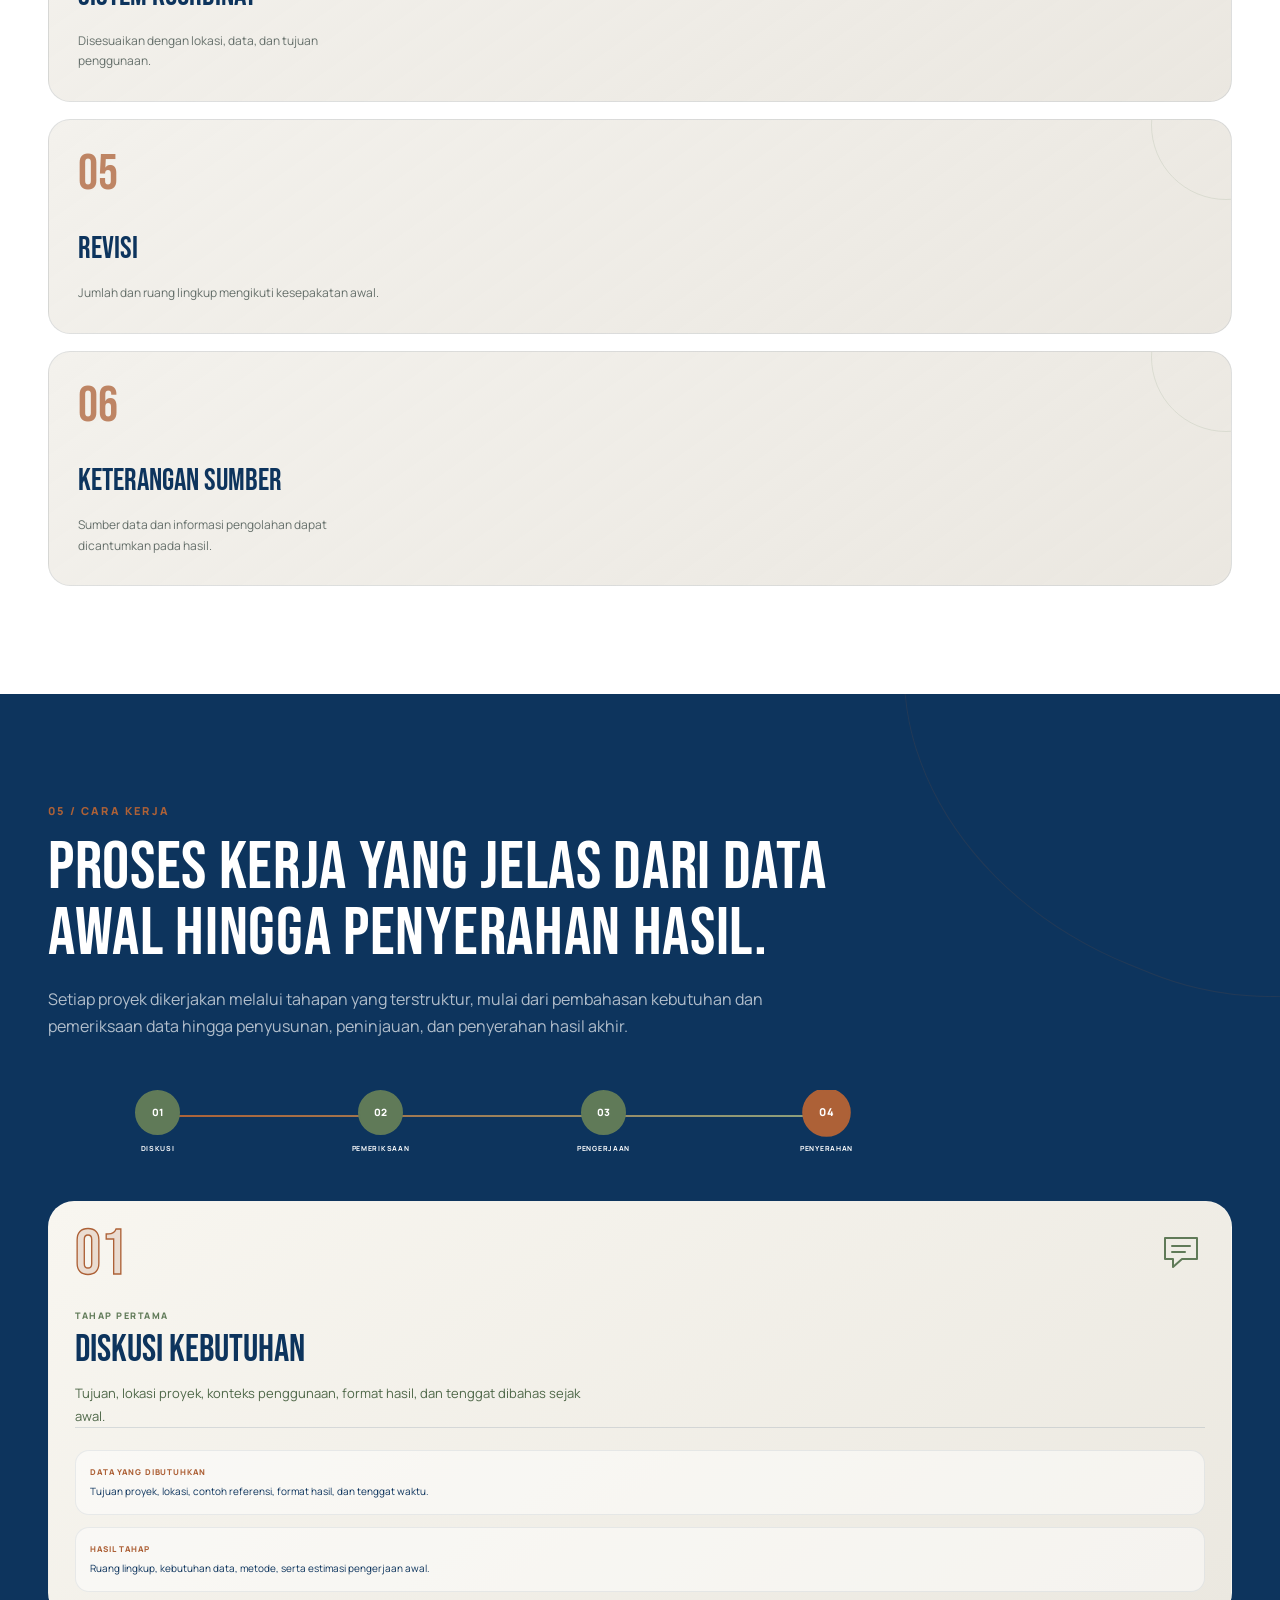
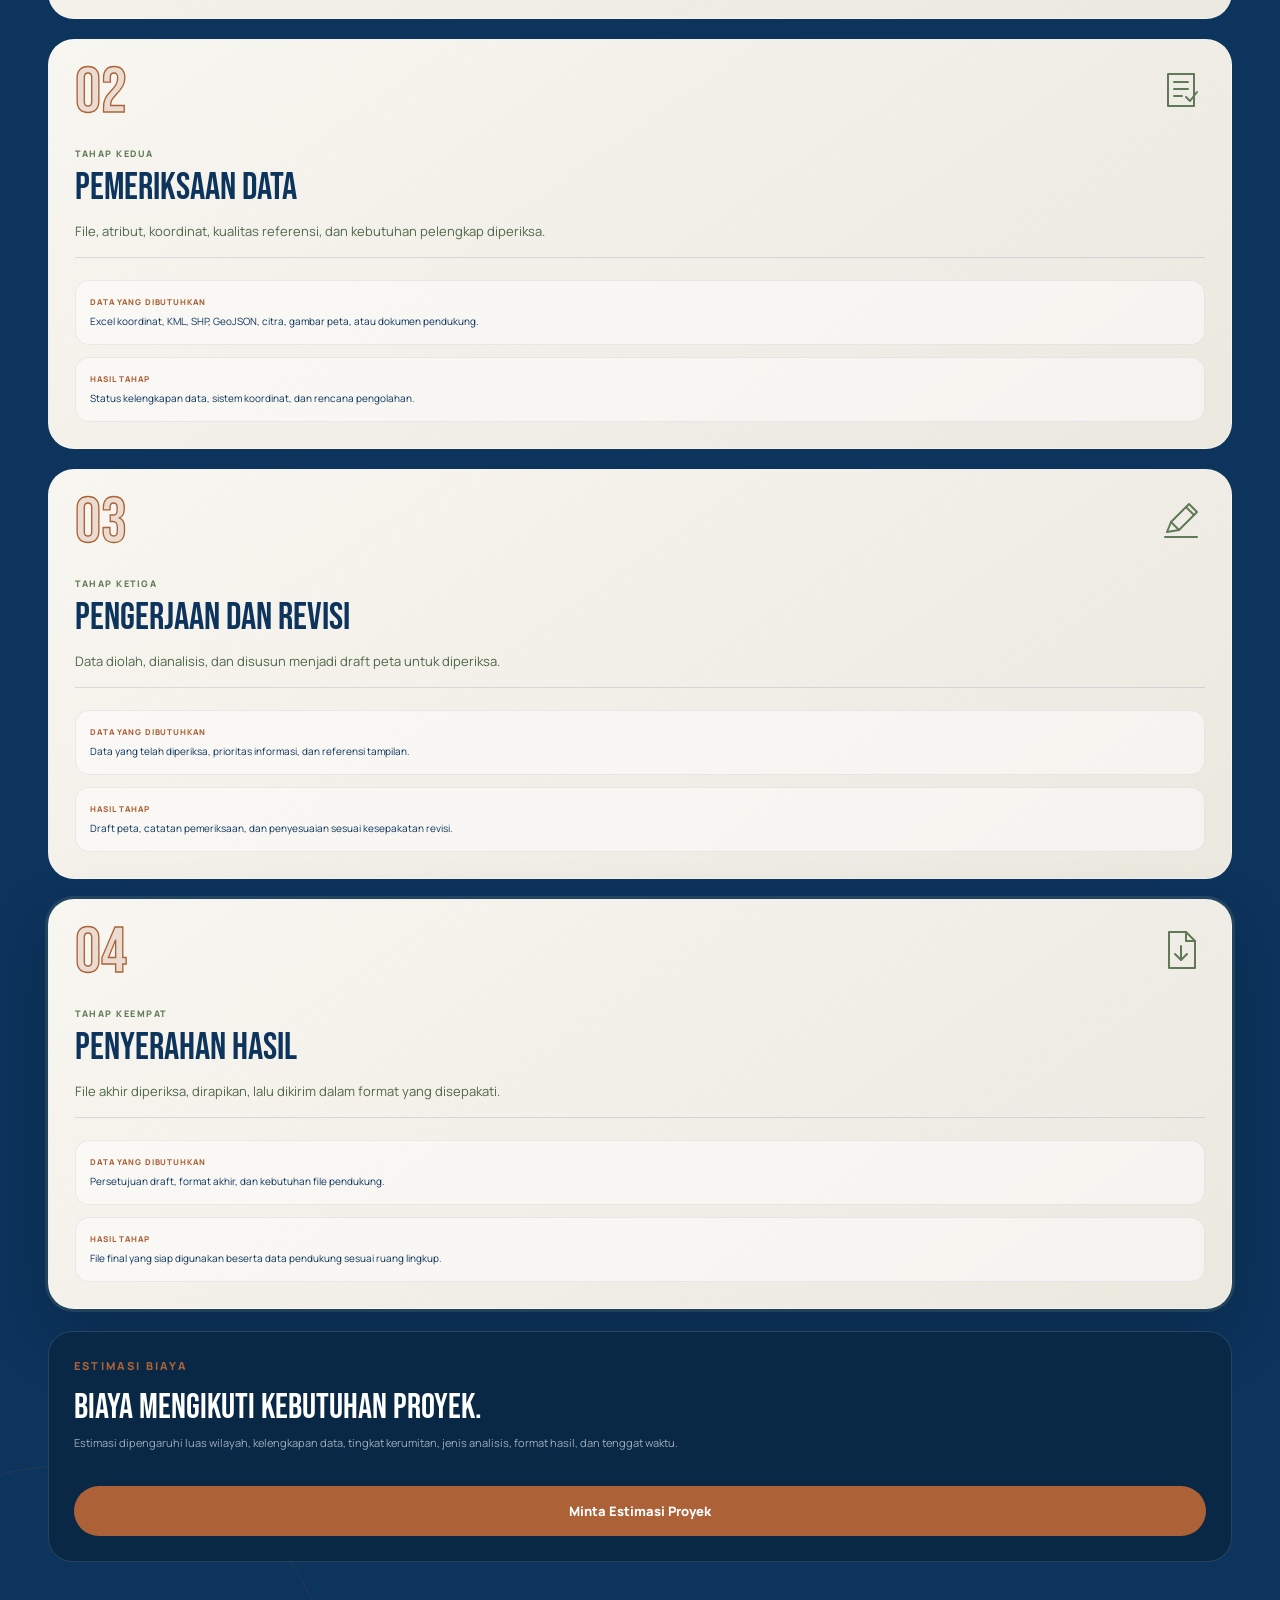
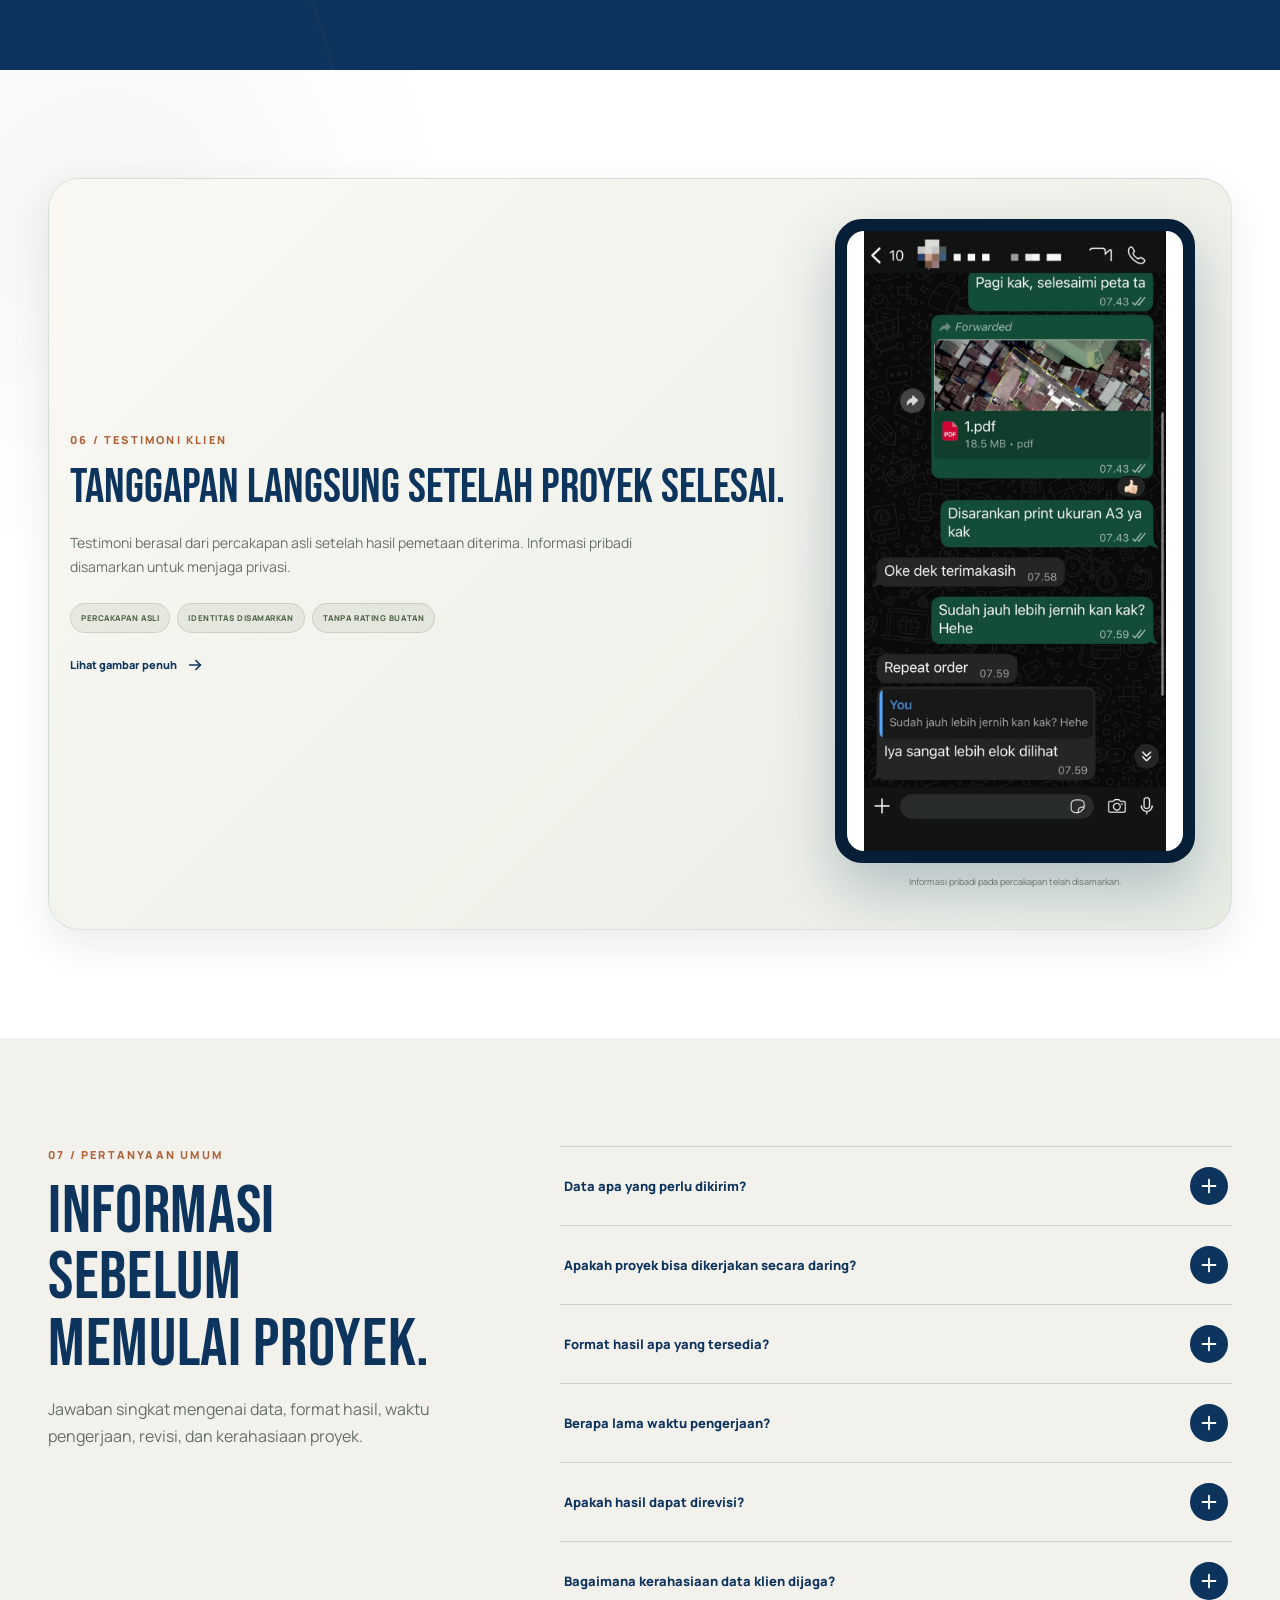
==== commit 66779df1: "Translate content from Indonesian to English Updated text content from Indonesian to English for bet" ====
--- a/index.html
+++ b/index.html
@@ -742,37 +742,31 @@
             <div class="shell about-layout">
                 <div class="section-heading">
                     <p class="section-label">
-                        02 / Tentang Lim&rsquo;s Mapping
+                        02 / ABOUT LIM&rsquo;S MAPPING
                     </p>
 
                     <h2>
-                        Layanan pemetaan dengan proses kerja yang terstruktur.
+                       STRUCTURED GIS SERVICES THROUGH A PROFESSIONAL MAPPING WORKFLOW.
                     </h2>
                 </div>
 
                 <div class="about-copy">
                     <p>
-                        Lim&rsquo;s Mapping menyediakan layanan pemetaan dan
-                        pengolahan data spasial untuk kebutuhan analisis,
-                        dokumentasi, perencanaan, dan penyajian informasi wilayah.
-                    </p>
+                        Lim&rsquo;s Mapping provides professional GIS mapping and spatial data processing services for analysis, documentation, planning, and location-based decision making.
 
                     <p>
-                        Setiap proyek dikerjakan melalui pemeriksaan data,
-                        pengolahan spasial, penyusunan visual, serta peninjauan
-                        hasil agar output yang dihasilkan sesuai dengan tujuan
-                        penggunaannya.
+                        Each project follows a structured workflow, including data verification, spatial processing, cartographic design, and quality review to ensure accurate and purpose-driven mapping outputs.
                     </p>
 
                     <div class="about-focus">
                         <span class="about-focus-label">
-                            Fokus Layanan
+                            SERVICE FOCUS
                         </span>
 
                         <div class="about-focus-list">
-                            <span>Pemetaan GIS</span>
-                            <span>Pengolahan Data Spasial</span>
-                            <span>Visualisasi Peta</span>
+                            <span>GIS MAPPING</span>
+                            <span>SPATIAL DATA PROCESSING</span>
+                            <span>CARTOGRAPHIC VISUALIZATION</span>
                         </div>
                     </div>
                 </div>
@@ -786,16 +780,15 @@
             <div class="shell">
                 <div class="section-heading wide-heading">
                     <p class="section-label">
-                        03 / Layanan
+                        03 / SERVICES
                     </p>
 
                     <h2>
-                        Layanan pemetaan sesuai kebutuhan data.
+                       GIS SOLUTIONS TAILORED TO YOUR DATA REQUIREMENTS.
                     </h2>
 
                     <p>
-                        Empat kelompok layanan utama untuk mengubah data
-                        lokasi menjadi informasi visual yang lebih jelas.
+                       Four core service categories designed to transform location-based data into clear, accurate, and actionable spatial information.
                     </p>
                 </div>
 
@@ -814,17 +807,16 @@
                             </svg>
                         </span>
 
-                        <h3>Pemetaan Lahan dan Batas</h3>
+                        <h3>LAND PARCEL & BOUNDARY MAPPING</h3>
 
                         <p>
-                            Pengolahan koordinat, delineasi area, serta
-                            penyajian batas wilayah atau bidang lahan.
+                            Processing coordinates, defining spatial boundaries, and producing accurate land parcel maps with area information.
                         </p>
 
                         <div class="service-tags">
-                            <span>Koordinat</span>
-                            <span>Batas</span>
-                            <span>Luas Area</span>
+                            <span>COORDINATES</span>
+                            <span>BOUNDARIES</span>
+                            <span>AREA MEASUREMENT</span>
                         </div>
                     </article>
 
@@ -840,17 +832,16 @@
                             </svg>
                         </span>
 
-                        <h3>Digitasi dan Pembaruan Peta</h3>
+                        <h3>MAP DIGITIZATION & DATA UPDATES</h3>
 
                         <p>
-                            Mengubah peta lama atau data mentah menjadi
-                            data spasial yang lebih rapi dan relevan.
+                            Transforming outdated maps and raw datasets into accurate, structured, and updated spatial information.
                         </p>
 
                         <div class="service-tags">
-                            <span>Digitasi</span>
-                            <span>Redrawing</span>
-                            <span>Update Data</span>
+                            <span>DIGITIZATION</span>
+                            <span>MAP REDRAWING</span>
+                            <span>DATA UPDATE</span>
                         </div>
                     </article>
 
@@ -871,17 +862,16 @@
                             </svg>
                         </span>
 
-                        <h3>Analisis dan Visualisasi Spasial</h3>
+                        <h3>SPATIAL ANALYSIS & VISUALIZATION</h3>
 
                         <p>
-                            Penyajian pola sebaran, penggunaan lahan,
-                            topografi, dan informasi spasial lainnya.
+                            Visualizing spatial patterns, land use characteristics, terrain conditions, and other geospatial information for better understanding.
                         </p>
 
                         <div class="service-tags">
-                            <span>Sebaran</span>
-                            <span>Topografi</span>
-                            <span>Tata Ruang</span>
+                            <span>DISTRIBUTION ANALYSIS</span>
+                            <span>TOPOGRAPHY</span>
+                            <span>SPATIAL PLANNING</span>
                         </div>
                     </article>
 
@@ -906,17 +896,16 @@
                             </svg>
                         </span>
 
-                        <h3>Layout dan Visualisasi Peta</h3>
+                        <h3>CARTOGRAPHIC DESIGN & MAP VISUALIZATION</h3>
 
                         <p>
-                            Penyusunan peta untuk laporan, presentasi,
-                            dokumentasi, publikasi, dan kebutuhan cetak.
+                           Designing professional maps for reports, presentations, documentation, publications, and print-ready deliverables.
                         </p>
 
                         <div class="service-tags">
-                            <span>Layout</span>
-                            <span>Presentasi</span>
-                            <span>Siap Cetak</span>
+                            <span>MAP DESIGN</span>
+                            <span>PRESENTATION</span>
+                            <span>PRINT READY</span>
                         </div>
                     </article>
                 </div>
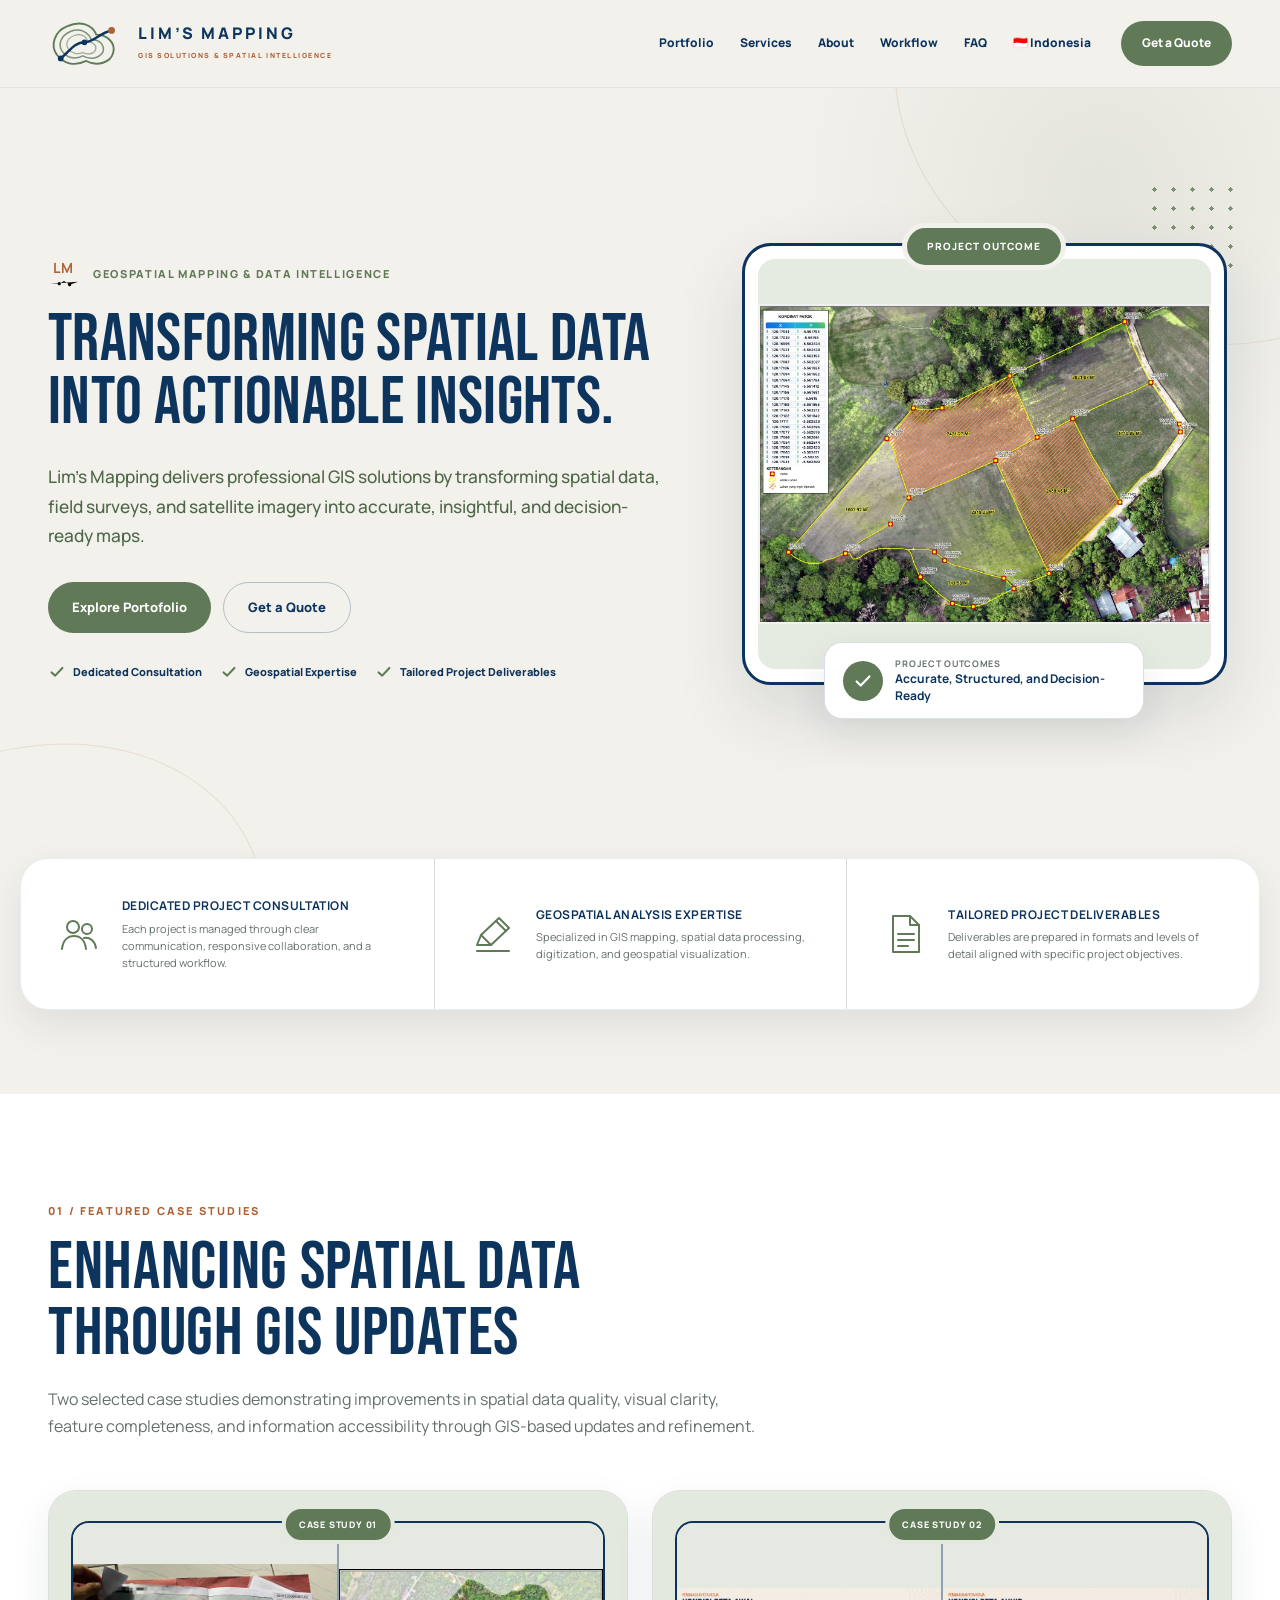
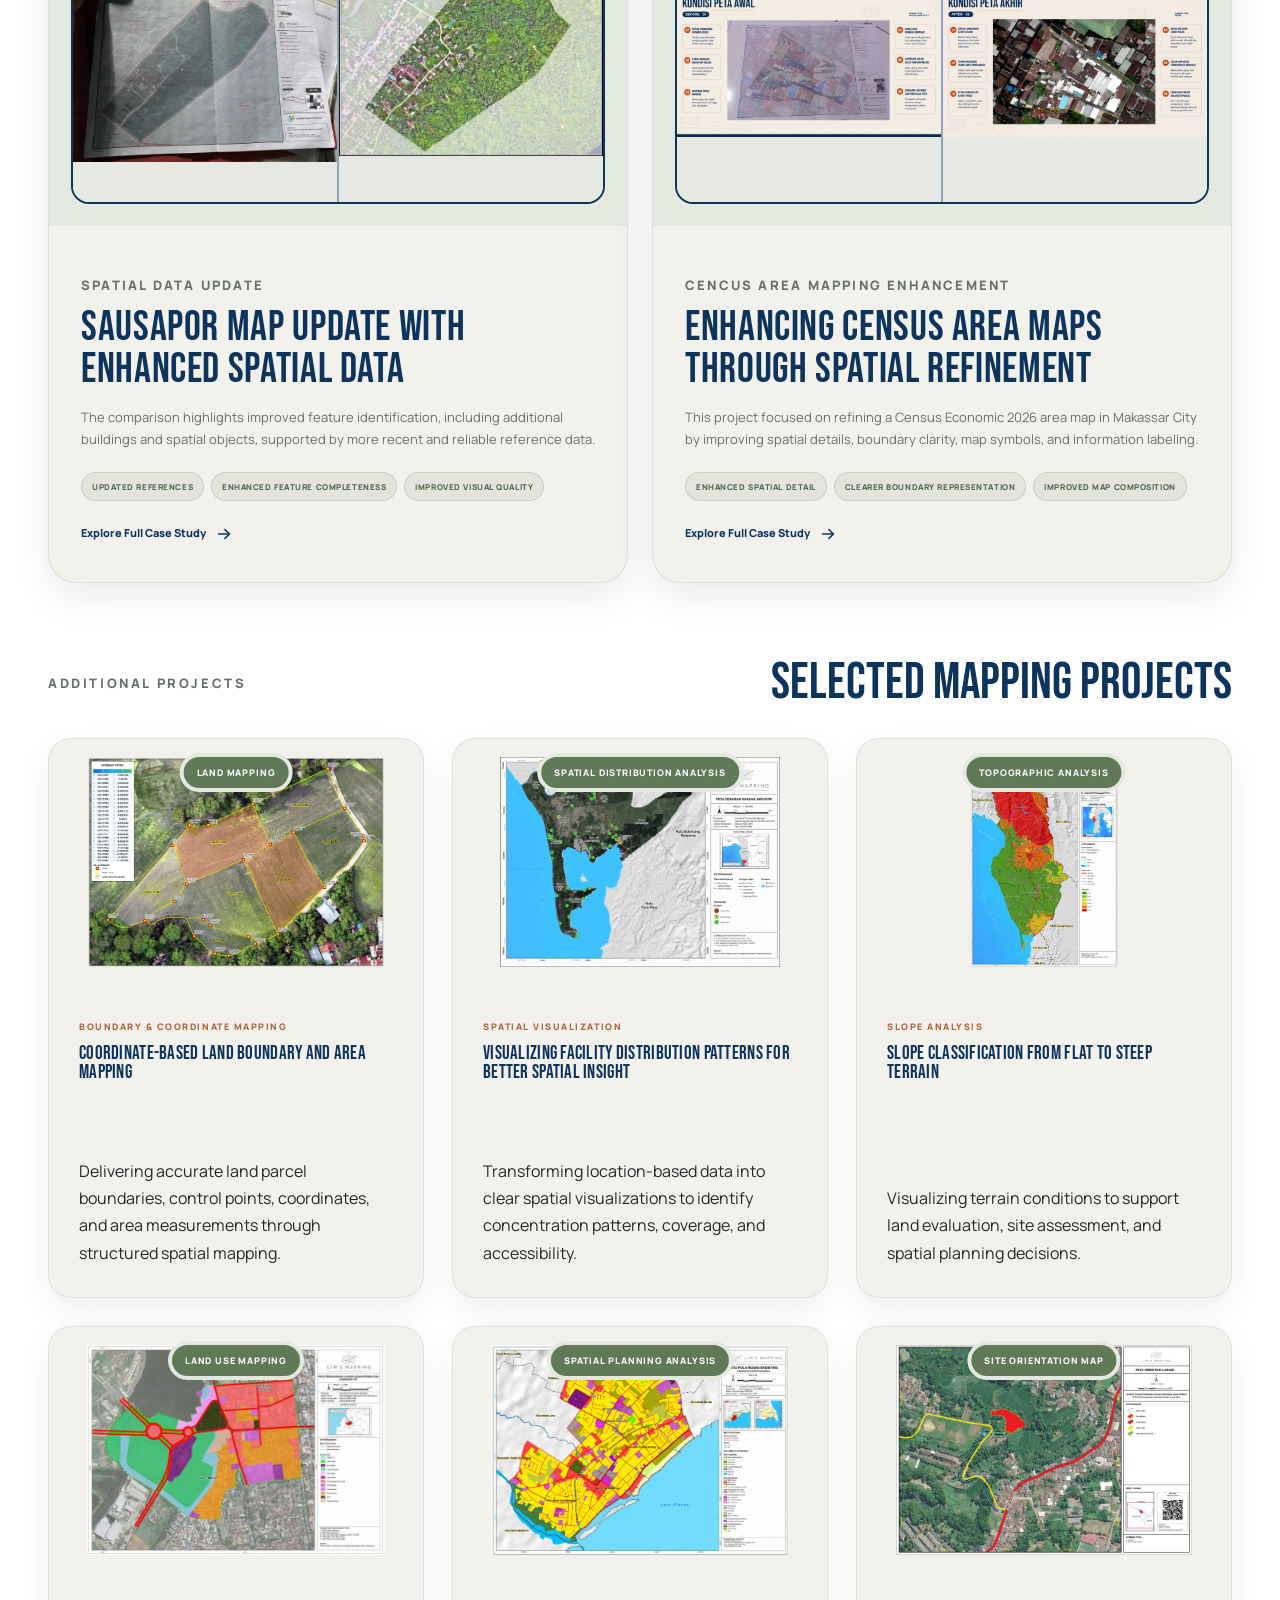
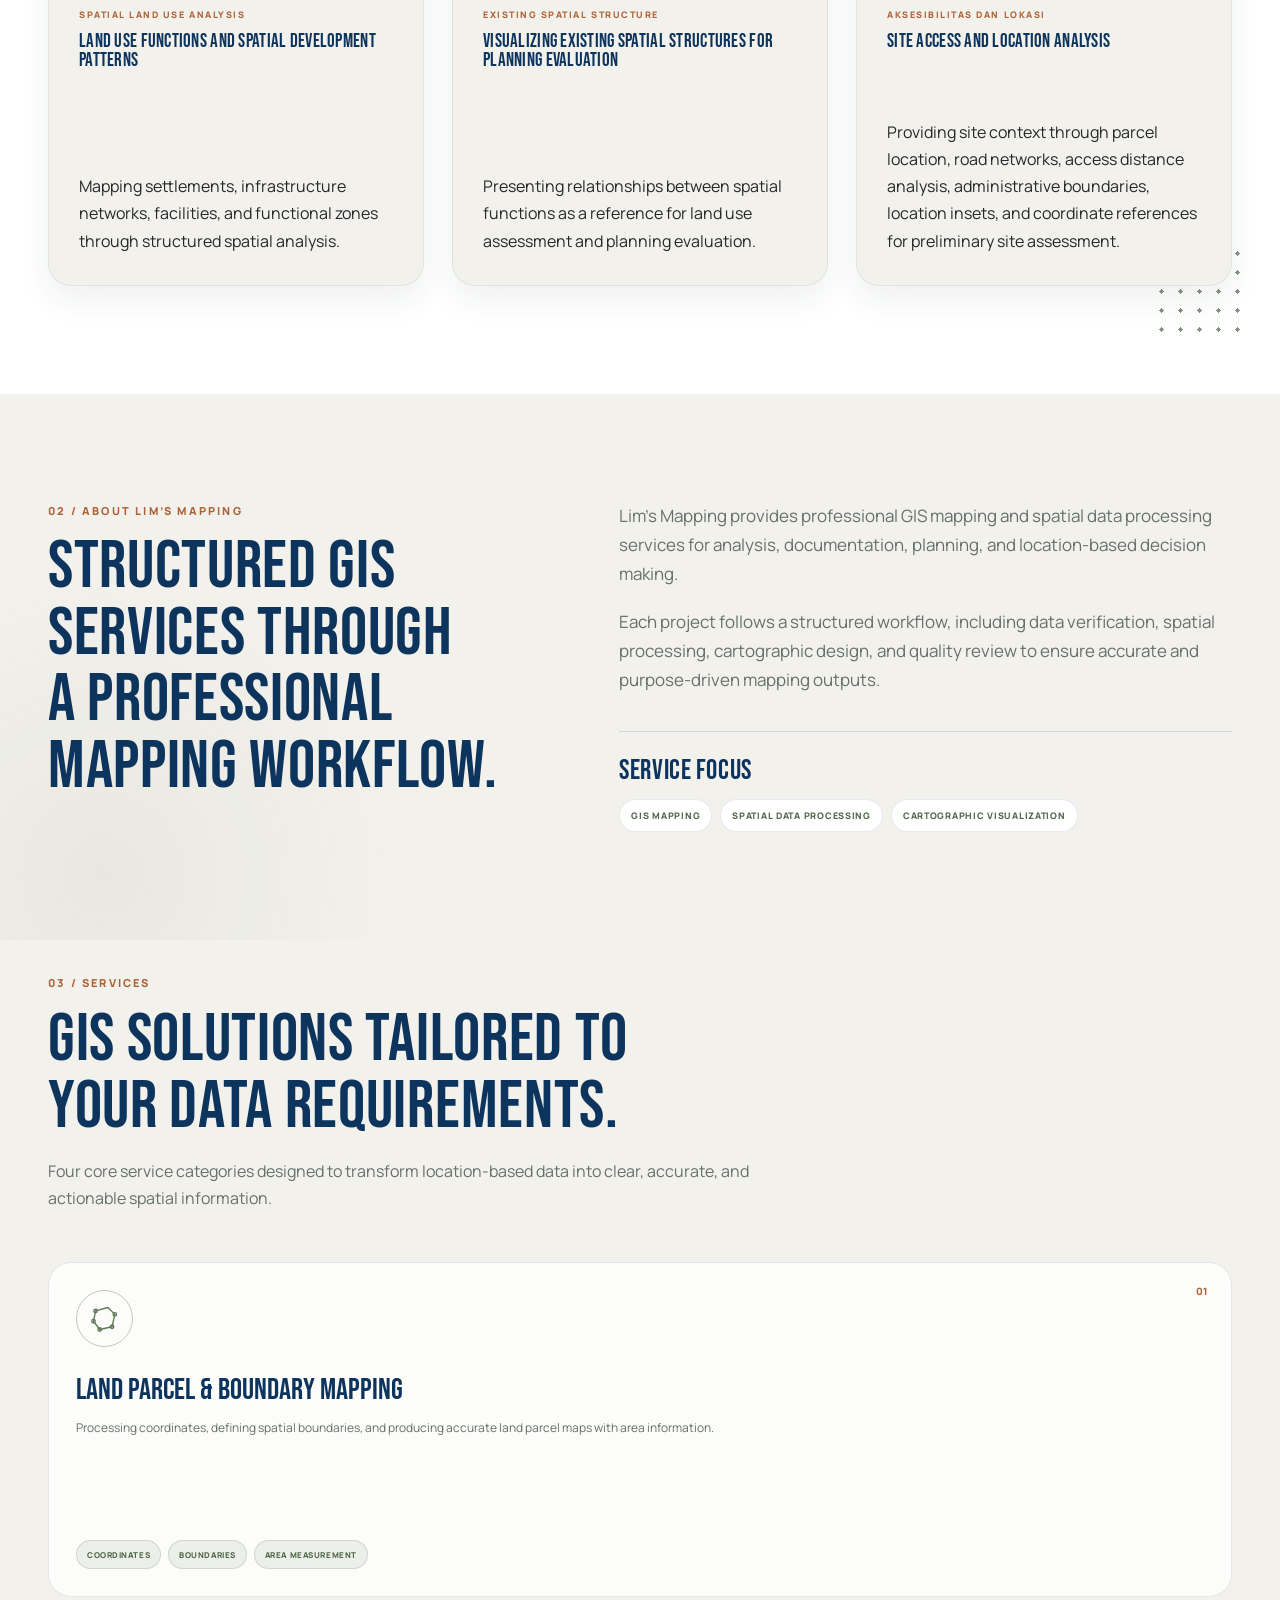
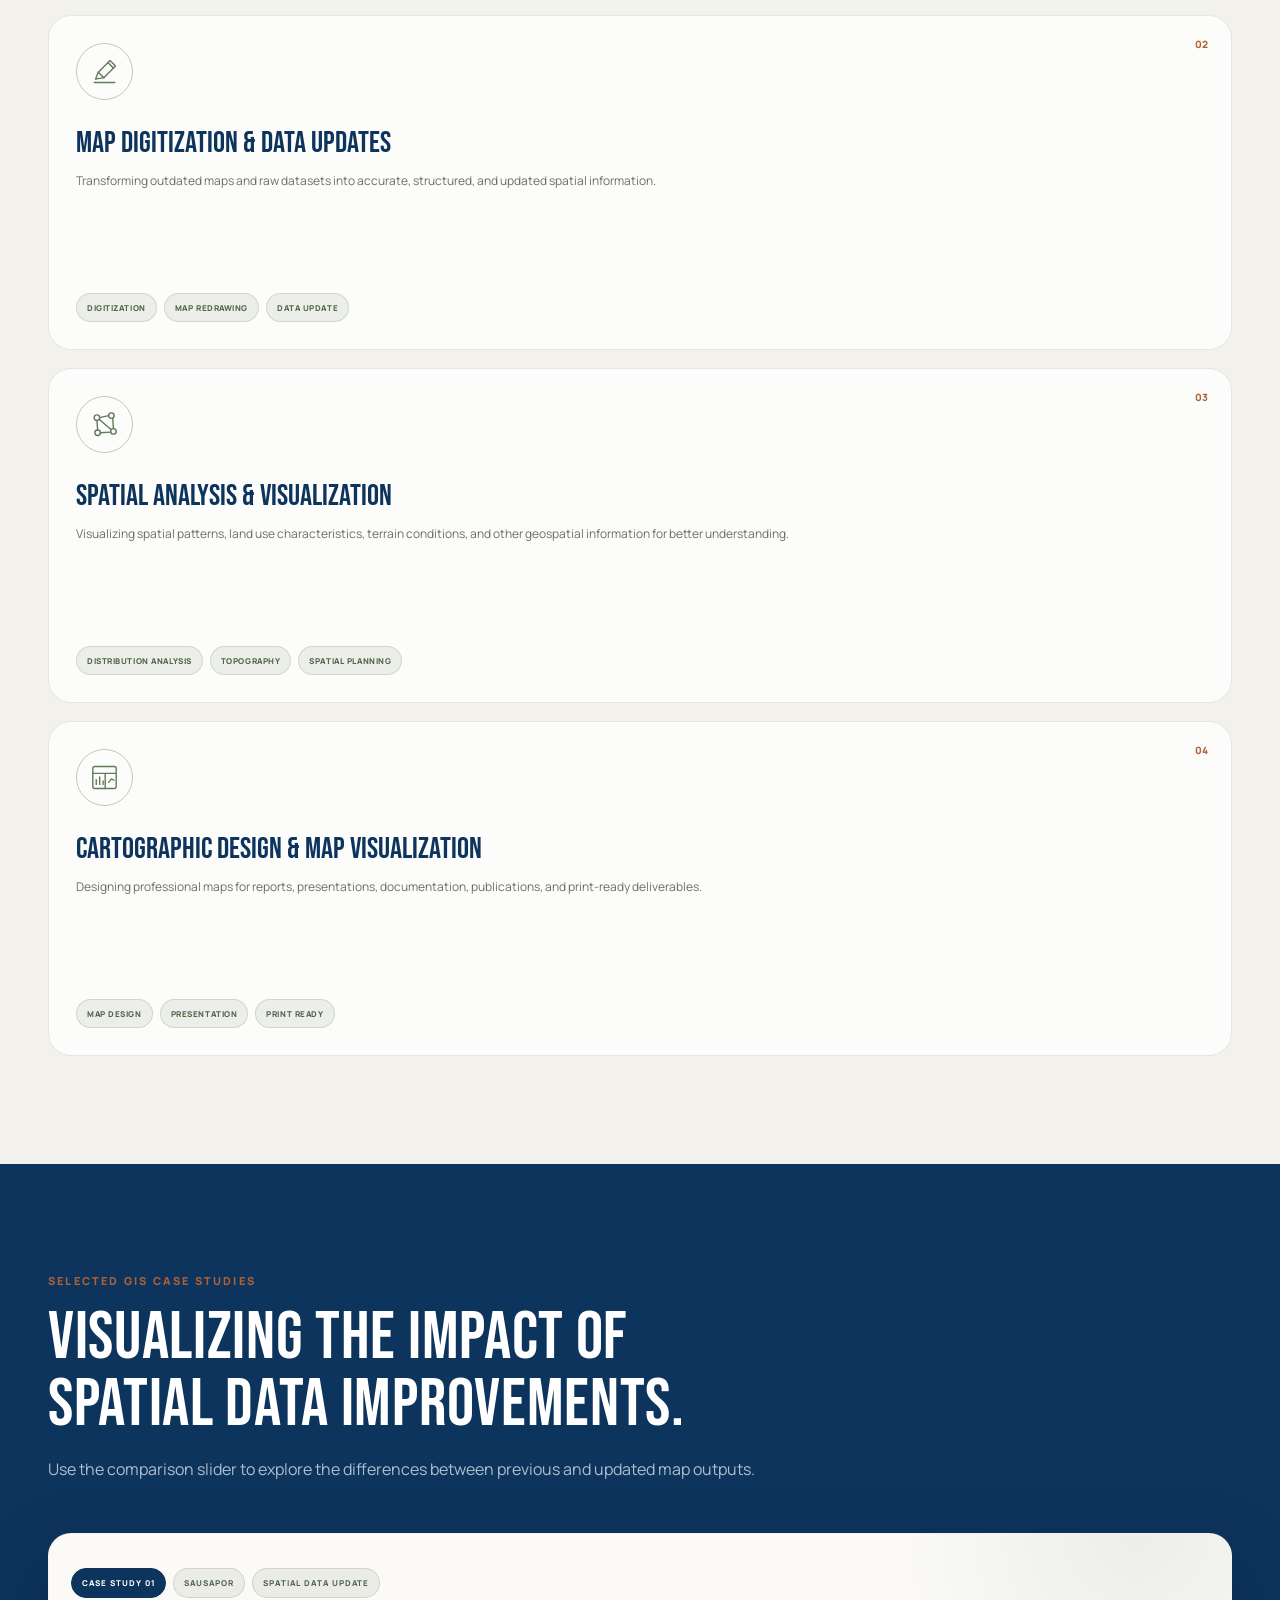
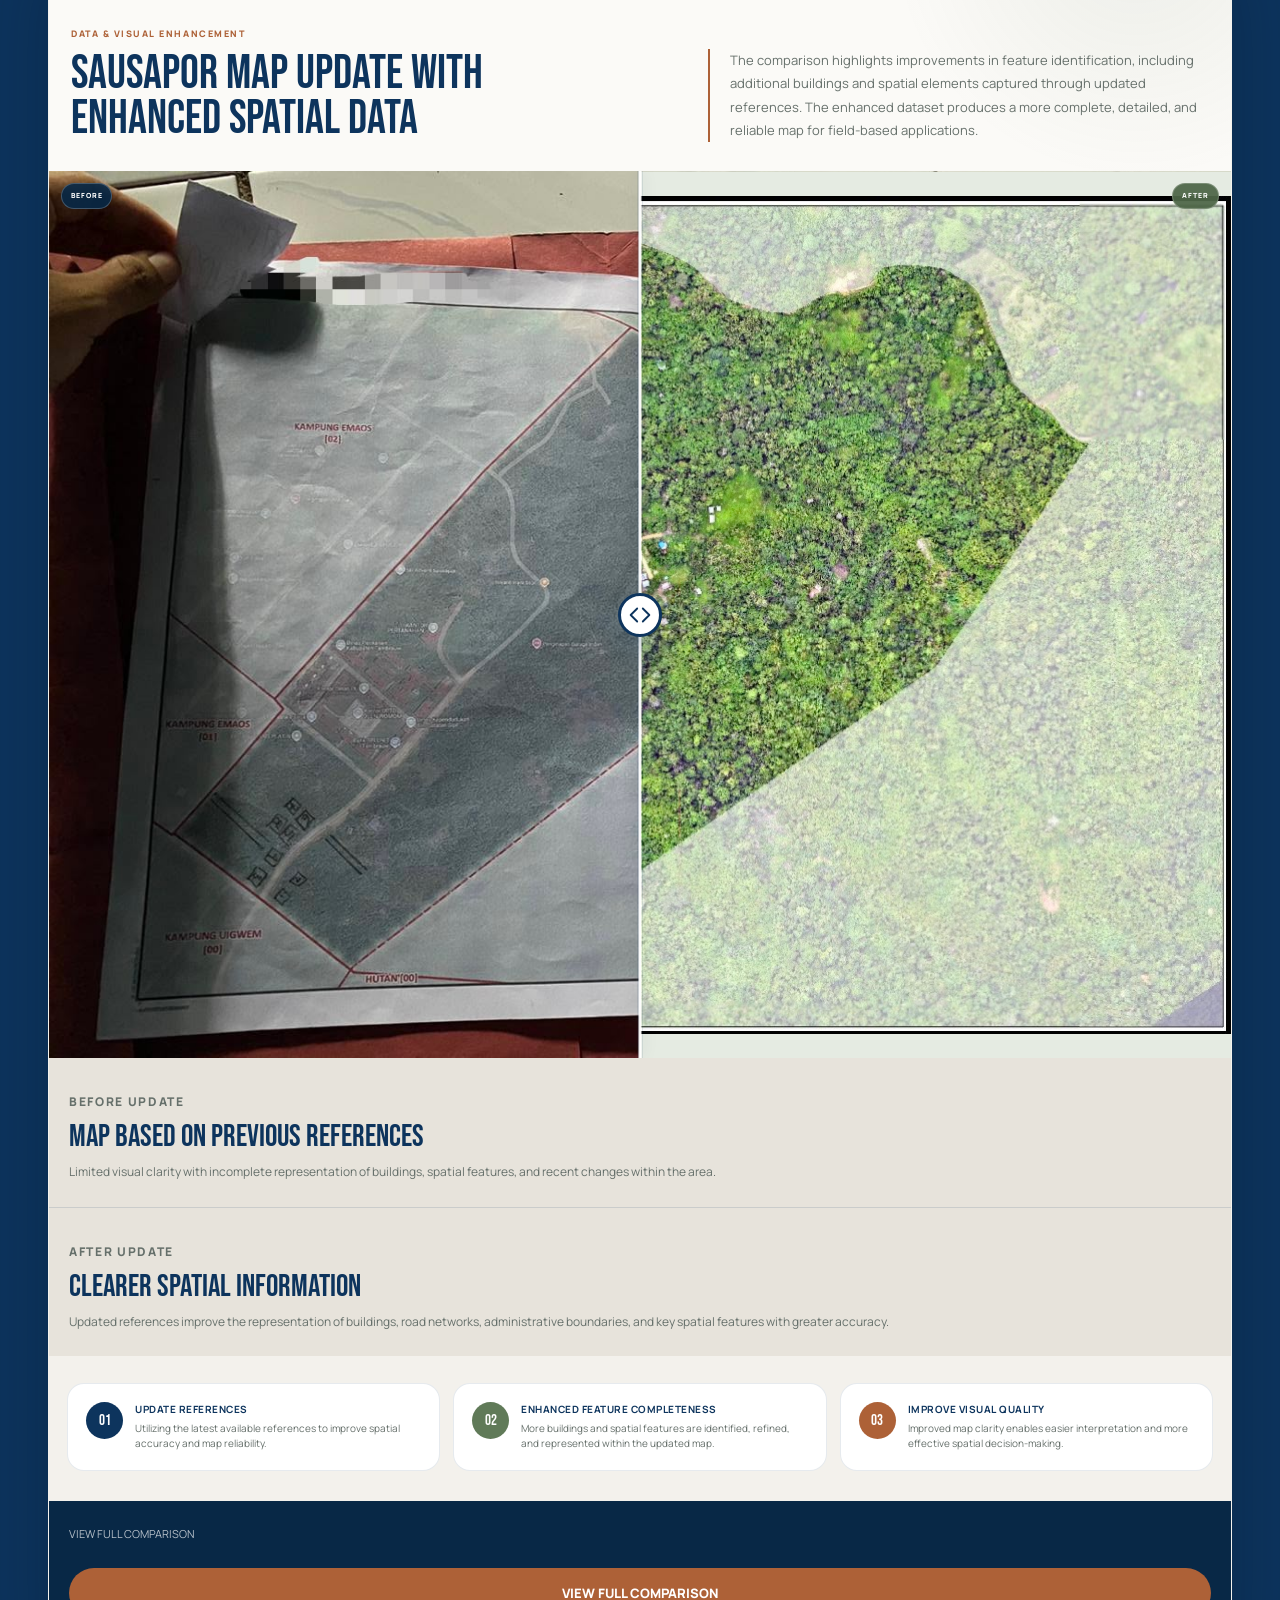
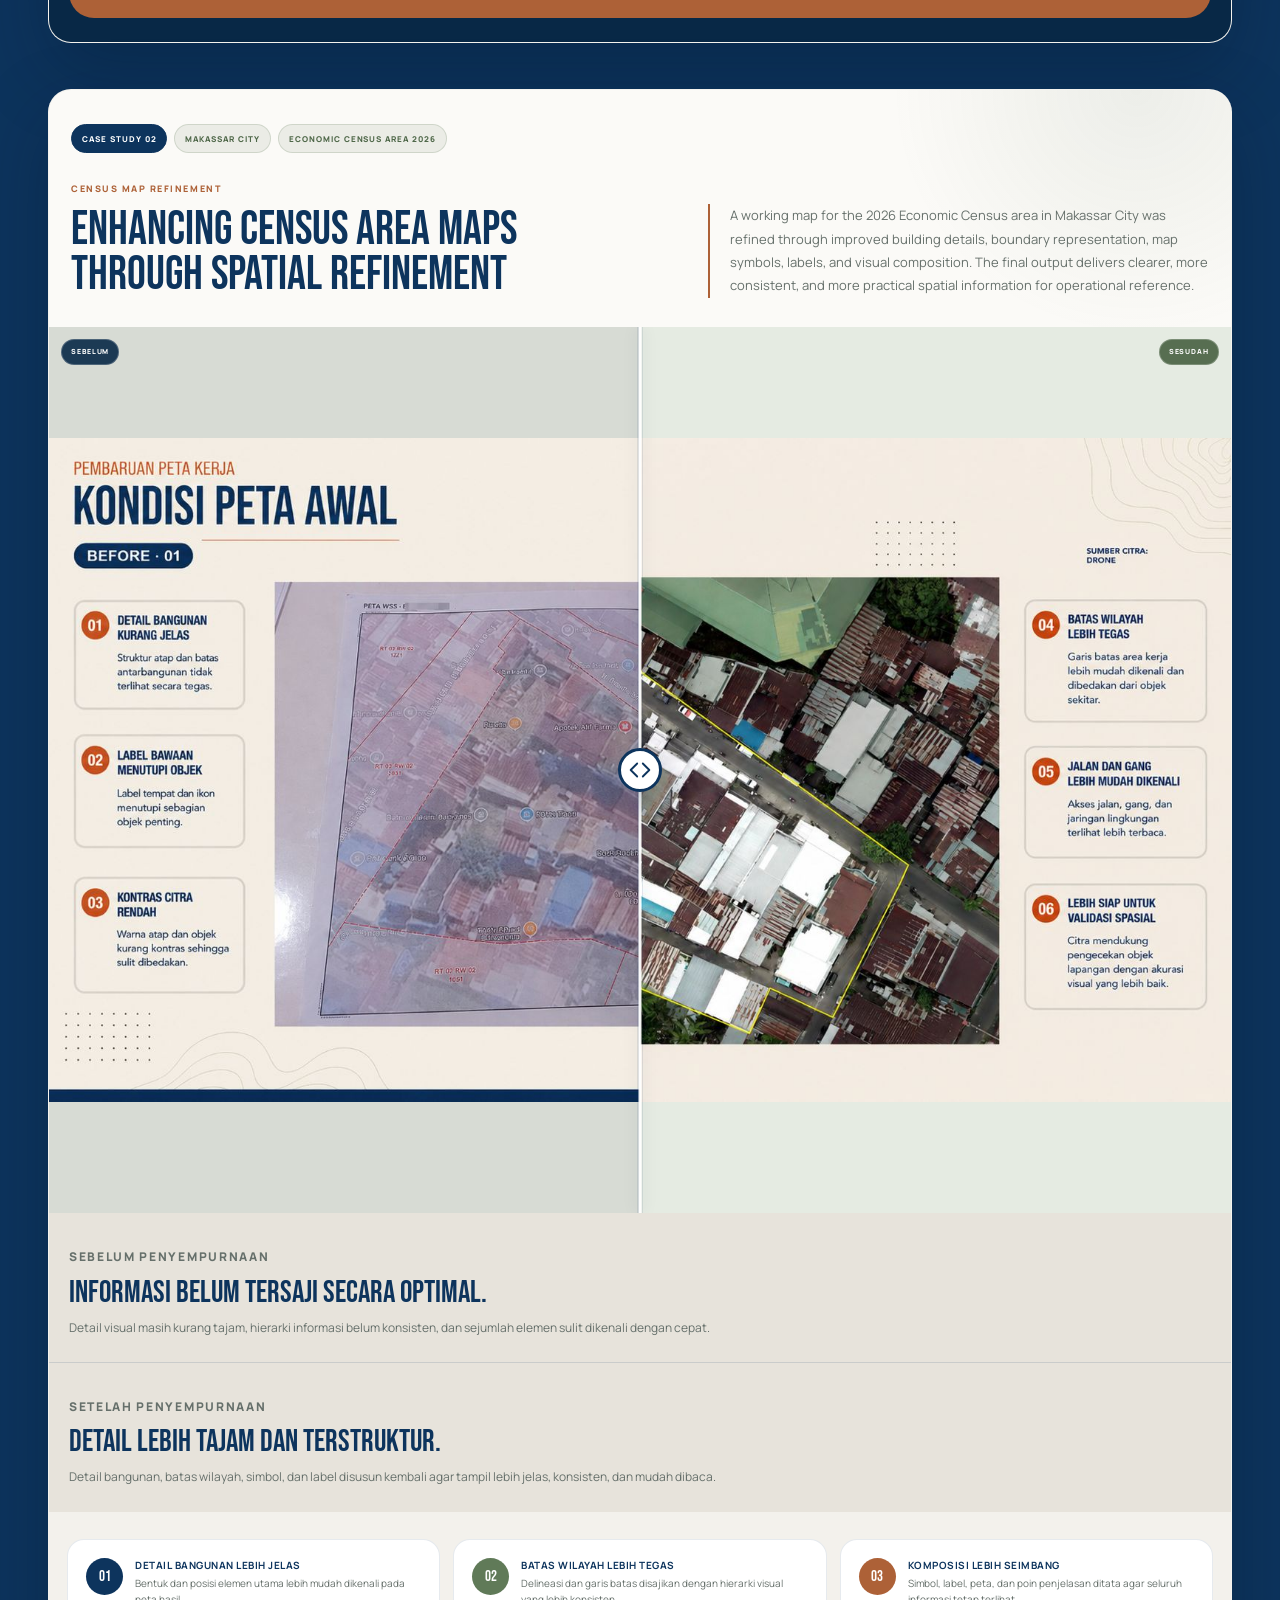
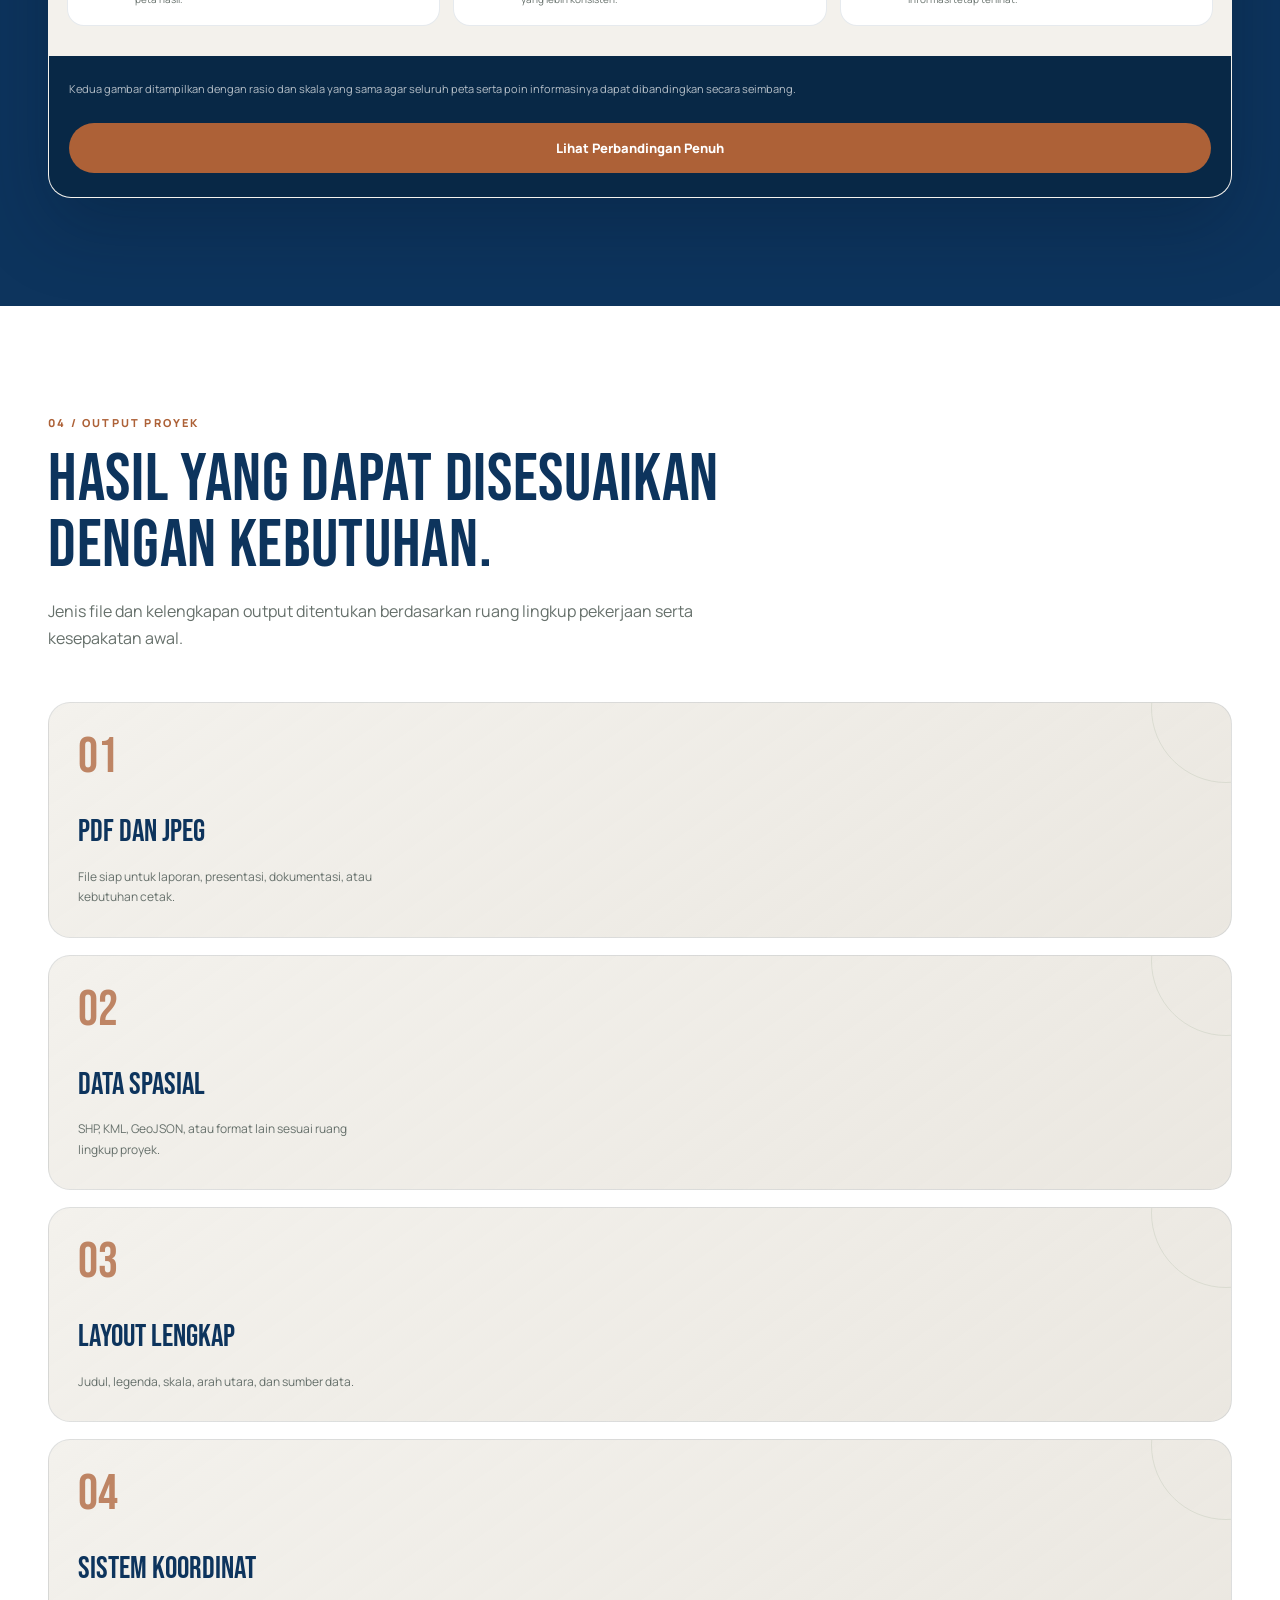
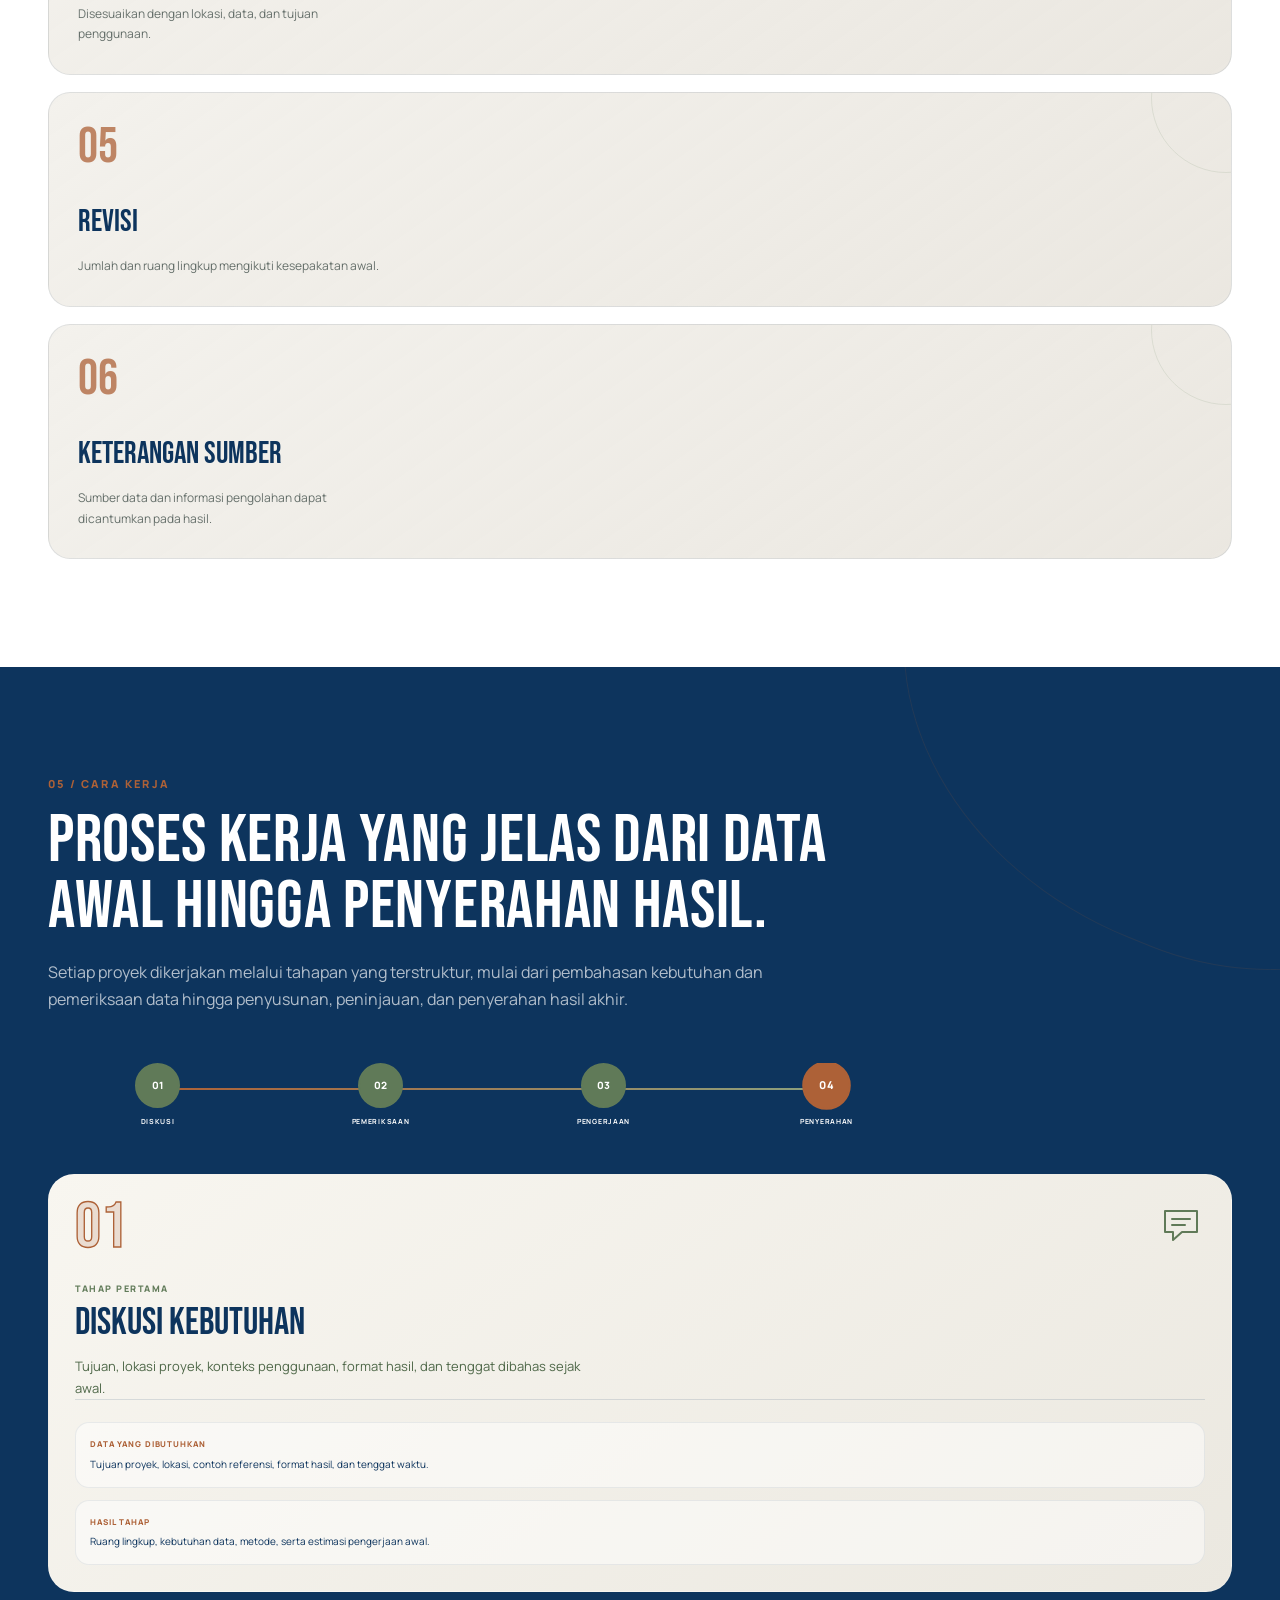
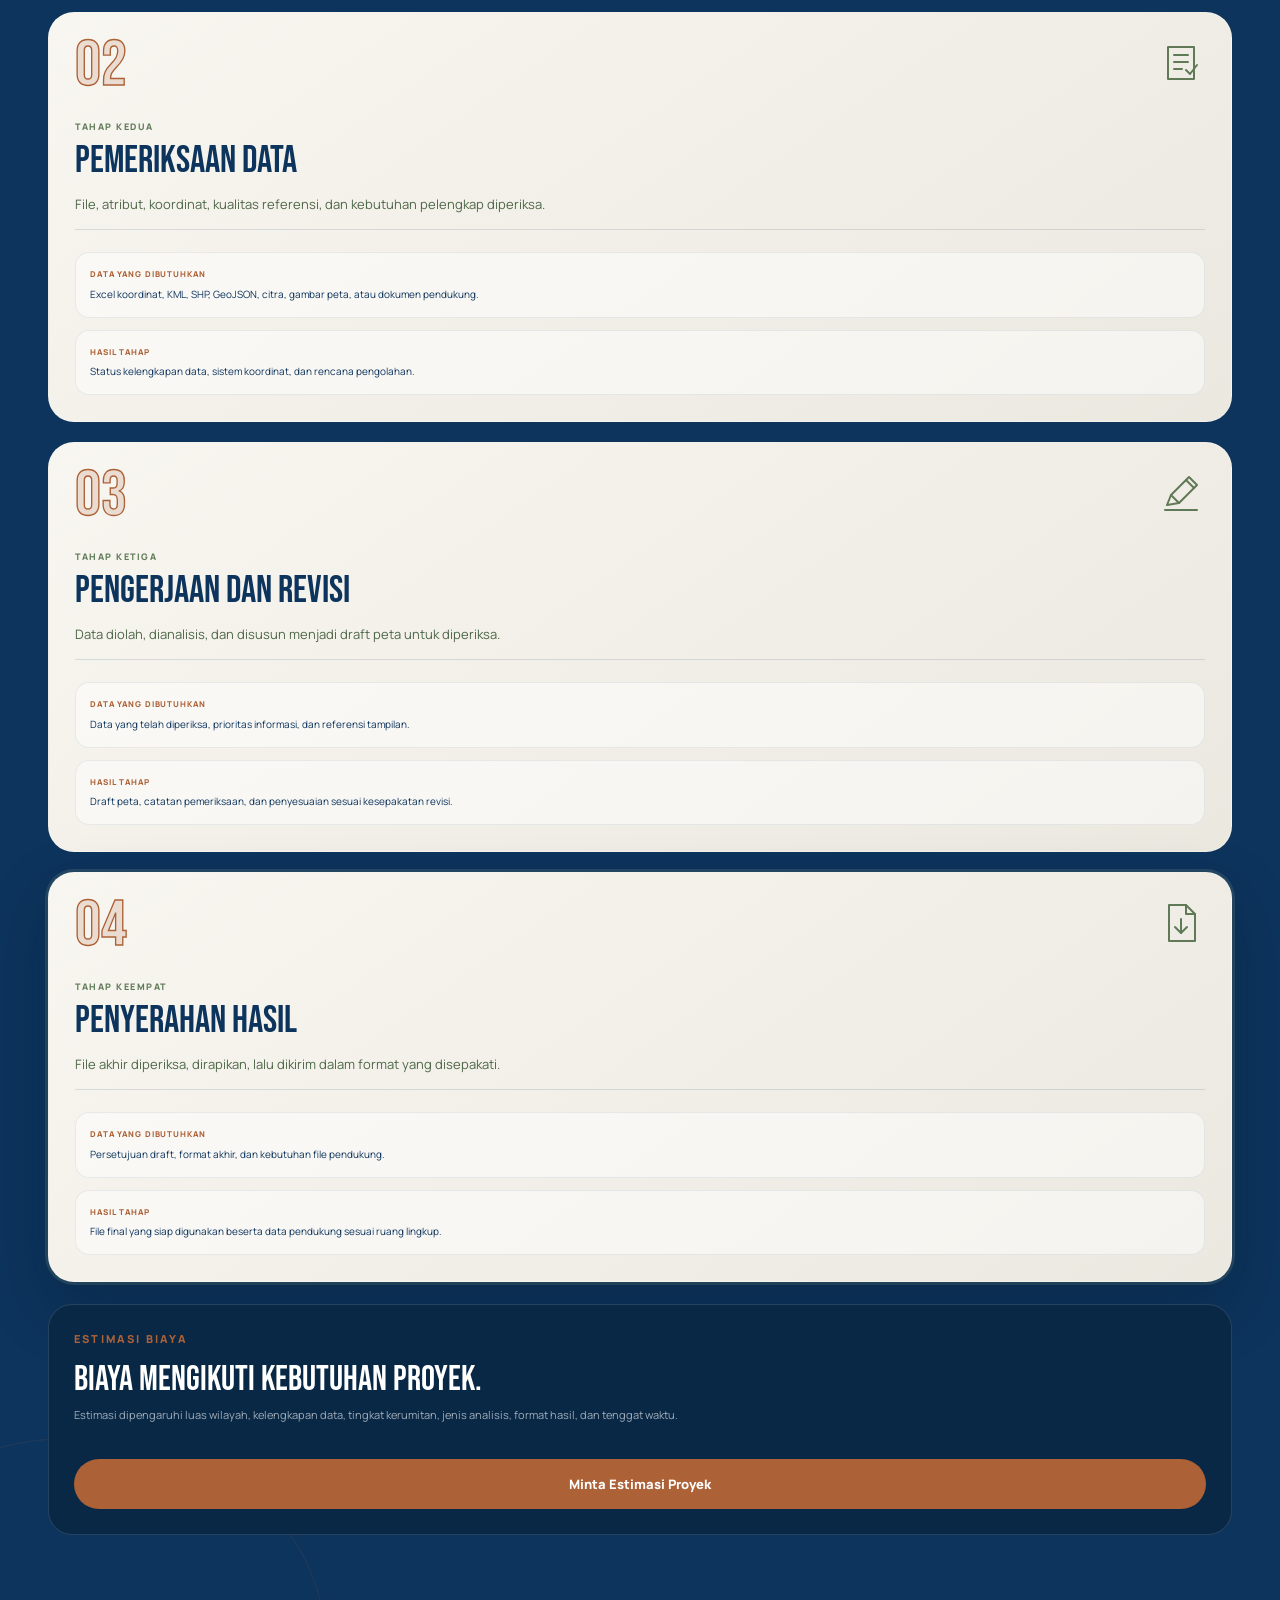
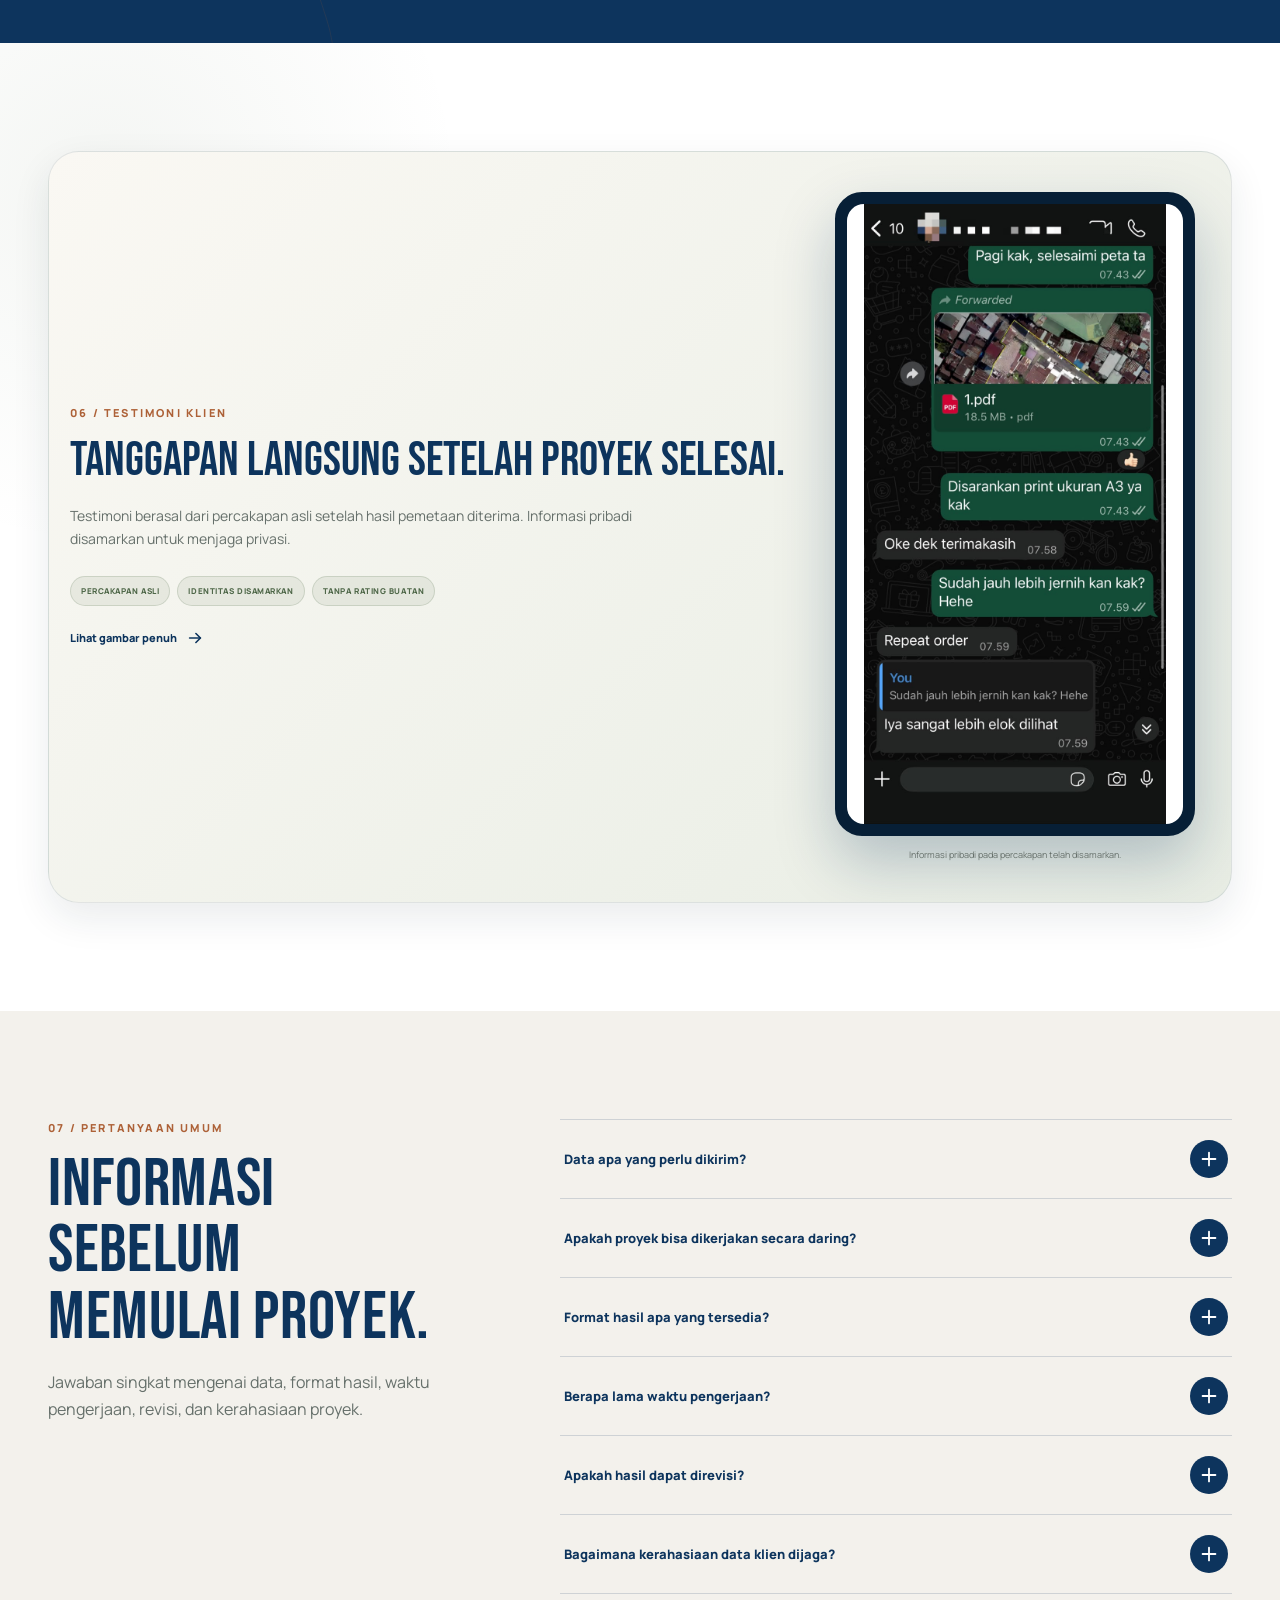
==== commit e814e251: "Translate case study content to English" ====
--- a/index.html
+++ b/index.html
@@ -919,16 +919,15 @@
             <div class="shell">
                 <div class="section-heading wide-heading">
                     <p class="section-label">
-                        Studi Kasus Utama
+                       SELECTED GIS CASE STUDIES
                     </p>
 
                     <h2>
-                        Perubahan data dan kualitas visual dapat dilihat secara langsung.
+                      VISUALIZING THE IMPACT OF SPATIAL DATA IMPROVEMENTS.
                     </h2>
 
                     <p>
-                        Geser pembatas pada setiap perbandingan untuk melihat
-                        perbedaan antara peta sebelum dan sesudah pembaruan.
+                        Use the comparison slider to explore the differences between previous and updated map outputs.
                     </p>
                 </div>
 
@@ -939,30 +938,24 @@
                 >
                     <header class="case-study-header">
                         <div class="case-study-meta">
-                            <span>Studi Kasus Utama 01</span>
+                            <span>CASE STUDY 01</span>
                             <span>Sausapor</span>
-                            <span>Pembaruan Data Spasial</span>
+                            <span>SPATIAL DATA UPDATE</span>
                         </div>
 
                         <div class="case-study-heading">
                             <div class="case-study-title">
                                 <p class="portfolio-category">
-                                    Pembaruan Data dan Visual
+                                    DATA & VISUAL ENHANCEMENT
                                 </p>
 
                                 <h3 id="sausapor-title">
-                                    Pembaruan Peta Sausapor dengan Data yang
-                                    Lebih Mutakhir
+                                    SAUSAPOR MAP UPDATE WITH ENHANCED SPATIAL DATA
                                 </h3>
                             </div>
 
                             <p class="case-study-intro">
-                                Perbandingan peta sebelum dan sesudah pembaruan
-                                menunjukkan lebih banyak bangunan dan objek
-                                wilayah yang berhasil diidentifikasi. Referensi
-                                yang lebih mutakhir menghasilkan peta yang lebih
-                                lengkap, tajam, dan relevan untuk mendukung
-                                kebutuhan lapangan.
+                               The comparison highlights improvements in feature identification, including additional buildings and spatial elements captured through updated references. The enhanced dataset produces a more complete, detailed, and reliable map for field-based applications.
                             </p>
                         </div>
                     </header>
@@ -980,7 +973,7 @@
                                 loading="lazy"
                             >
                             <span class="comparison-label">
-                                Sebelum
+                                BEFORE
                             </span>
                         </div>
 
@@ -994,7 +987,7 @@
                                 loading="lazy"
                             >
                             <span class="comparison-label">
-                                Sesudah
+                                AFTER
                             </span>
                         </div>
 
@@ -1021,25 +1014,21 @@
                     <div class="comparison-notes">
                         <article>
                             <p class="comparison-note-label">
-                                Sebelum Pembaruan
+                                BEFORE UPDATE
                             </p>
-                            <h4>Peta dengan referensi lama.</h4>
+                            <h4>MAP BASED ON PREVIOUS REFERENCES</h4>
                             <p>
-                                Ketajaman visual masih terbatas dan sejumlah
-                                bangunan serta perubahan kondisi wilayah belum
-                                tergambarkan secara lengkap.
+                               Limited visual clarity with incomplete representation of buildings, spatial features, and recent changes within the area.
                             </p>
                         </article>
 
                         <article>
                             <p class="comparison-note-label">
-                                Setelah Pembaruan
+                                AFTER UPDATE
                             </p>
-                            <h4>Informasi lebih lengkap dan jelas.</h4>
+                            <h4>CLEARER SPATIAL INFORMATION</h4>
                             <p>
-                                Referensi yang lebih mutakhir membantu
-                                menampilkan bangunan, jaringan jalan, batas
-                                wilayah, dan objek penting secara lebih lengkap.
+                                Updated references improve the representation of buildings, road networks, administrative boundaries, and key spatial features with greater accuracy.
                             </p>
                         </article>
                     </div>
@@ -1050,10 +1039,9 @@
                                 01
                             </span>
                             <div>
-                                <strong>Referensi Lebih Mutakhir</strong>
+                                <strong>UPDATE REFERENCES</strong>
                                 <p>
-                                    Pembaruan menggunakan referensi terbaru
-                                    yang tersedia untuk proyek.
+                                    Utilizing the latest available references to improve spatial accuracy and map reliability.
                                 </p>
                             </div>
                         </article>
@@ -1063,11 +1051,9 @@
                                 02
                             </span>
                             <div>
-                                <strong>Objek Lebih Lengkap</strong>
+                                <strong>ENHANCED FEATURE COMPLETENESS</strong>
                                 <p>
-                                    Lebih banyak bangunan dan unsur wilayah
-                                    berhasil dikenali serta divisualisasikan.
-                                </p>
+                                    More buildings and spatial features are identified, refined, and represented within the updated map.
                             </div>
                         </article>
 
@@ -1076,10 +1062,9 @@
                                 03
                             </span>
                             <div>
-                                <strong>Visual Lebih Tajam</strong>
+                                <strong>IMPROVE VISUAL QUALITY</strong>
                                 <p>
-                                    Detail peta lebih jelas sehingga informasi
-                                    lebih mudah dibaca dan digunakan.
+                                   Improved map clarity enables easier interpretation and more effective spatial decision-making.
                                 </p>
                             </div>
                         </article>
@@ -1087,8 +1072,7 @@
 
                     <footer class="case-study-footer">
                         <p>
-                            Buka perbandingan dalam tampilan penuh untuk
-                            melihat perubahan detail wilayah dengan lebih jelas.
+                            VIEW FULL COMPARISON
                         </p>
 
                         <button
@@ -1101,7 +1085,7 @@
                             data-before-alt="Peta Sausapor sebelum pembaruan"
                             data-after-alt="Peta Sausapor setelah pembaruan"
                         >
-                            Lihat Perbandingan Penuh
+                            VIEW FULL COMPARISON
                         </button>
                     </footer>
                 </article>
@@ -1113,30 +1097,24 @@
                 >
                     <header class="case-study-header">
                         <div class="case-study-meta">
-                            <span>Studi Kasus Utama 02</span>
-                            <span>Kota Makassar</span>
-                            <span>Wilayah Sensus Ekonomi 2026</span>
+                            <span>CASE STUDY 02</span>
+                            <span>Makassar CITY</span>
+                            <span>ECONOMIC CENSUS AREA 2026</span>
                         </div>
 
                         <div class="case-study-heading">
                             <div class="case-study-title">
                                 <p class="portfolio-category">
-                                    Penyempurnaan Peta Wilayah Sensus
+                                    CENSUS MAP REFINEMENT
                                 </p>
 
                                 <h3 id="makassar-title">
-                                    Penyajian Peta Wilayah Sensus yang Lebih
-                                    Tajam dan Terstruktur
+                                   ENHANCING CENSUS AREA MAPS THROUGH SPATIAL REFINEMENT
                                 </h3>
                             </div>
 
                             <p class="case-study-intro">
-                                Peta kerja salah satu wilayah Sensus Ekonomi
-                                2026 di Kota Makassar disempurnakan melalui
-                                penataan ulang detail bangunan, batas wilayah,
-                                simbol, label, dan komposisi visual. Hasil akhir
-                                menyajikan informasi yang lebih tajam, konsisten,
-                                dan mudah digunakan sebagai referensi kerja.
+                              A working map for the 2026 Economic Census area in Makassar City was refined through improved building details, boundary representation, map symbols, labels, and visual composition. The final output delivers clearer, more consistent, and more practical spatial information for operational reference.
                             </p>
                         </div>
                     </header>
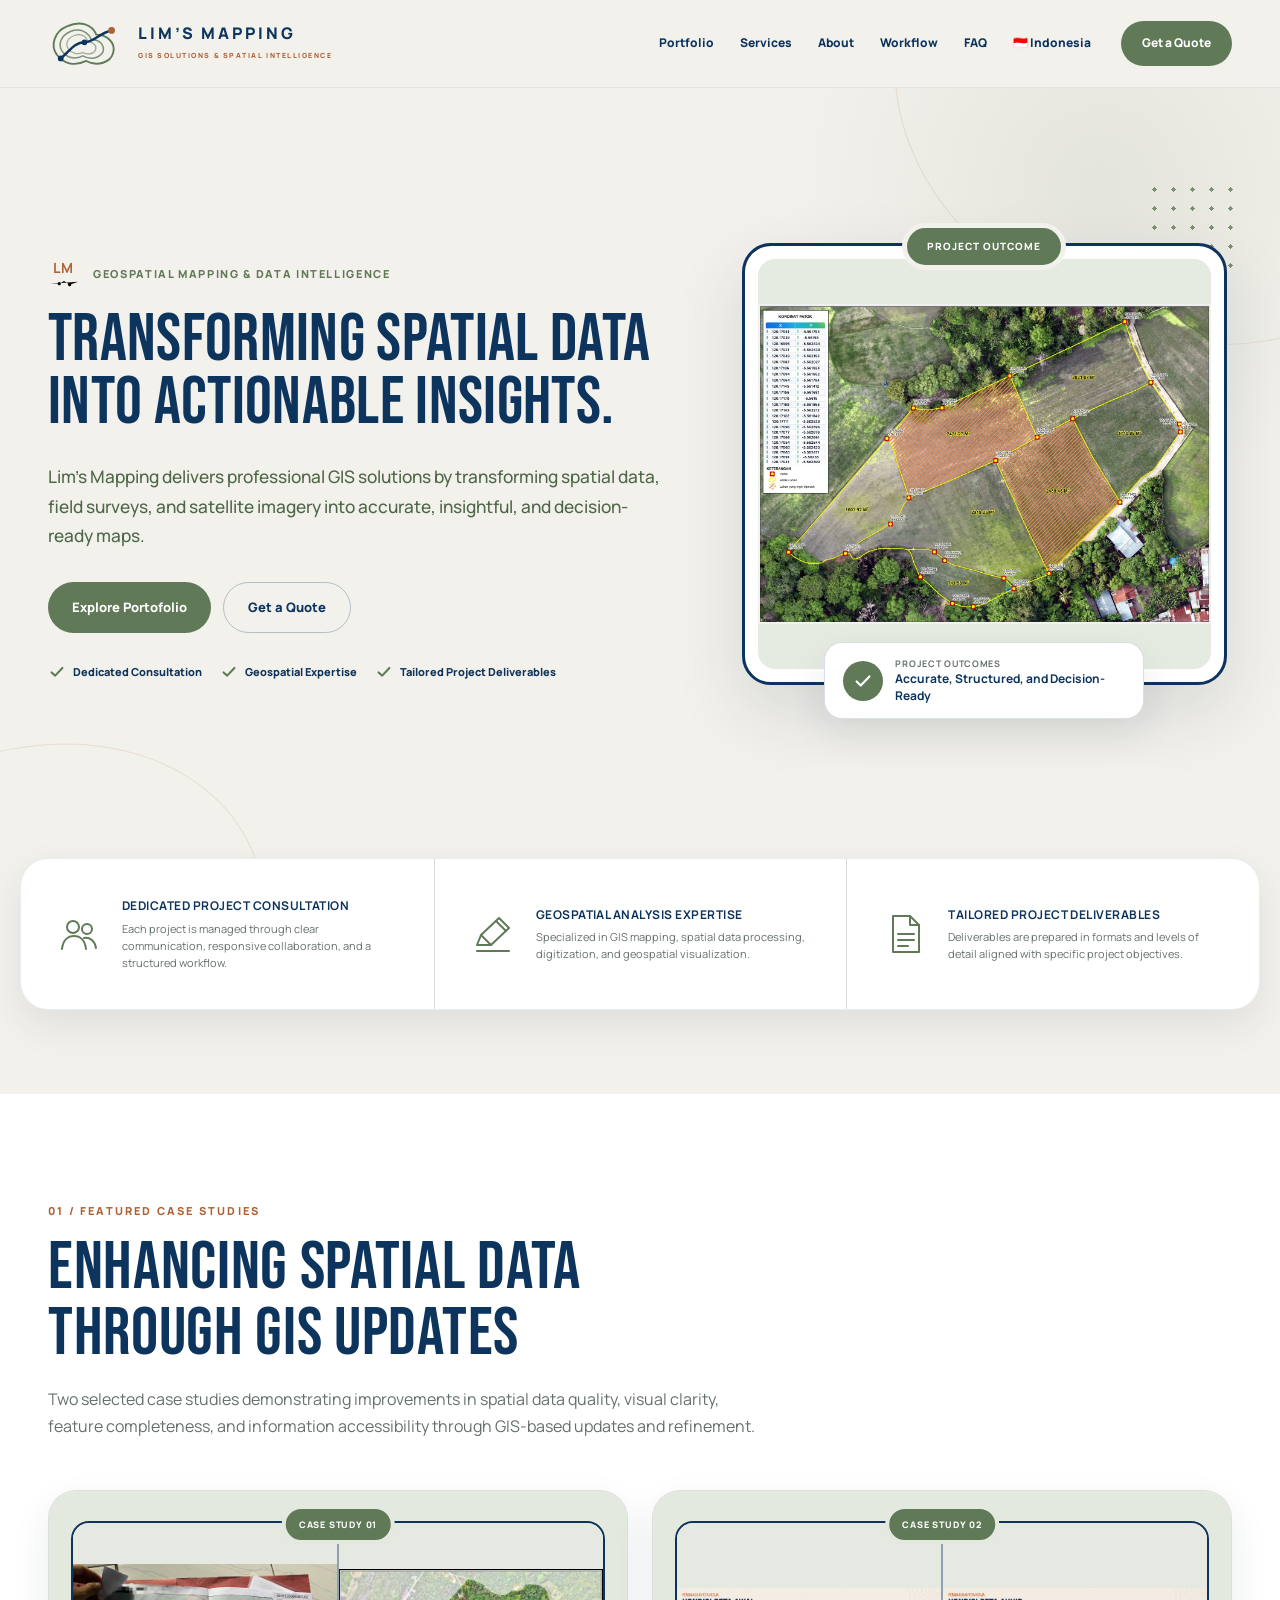
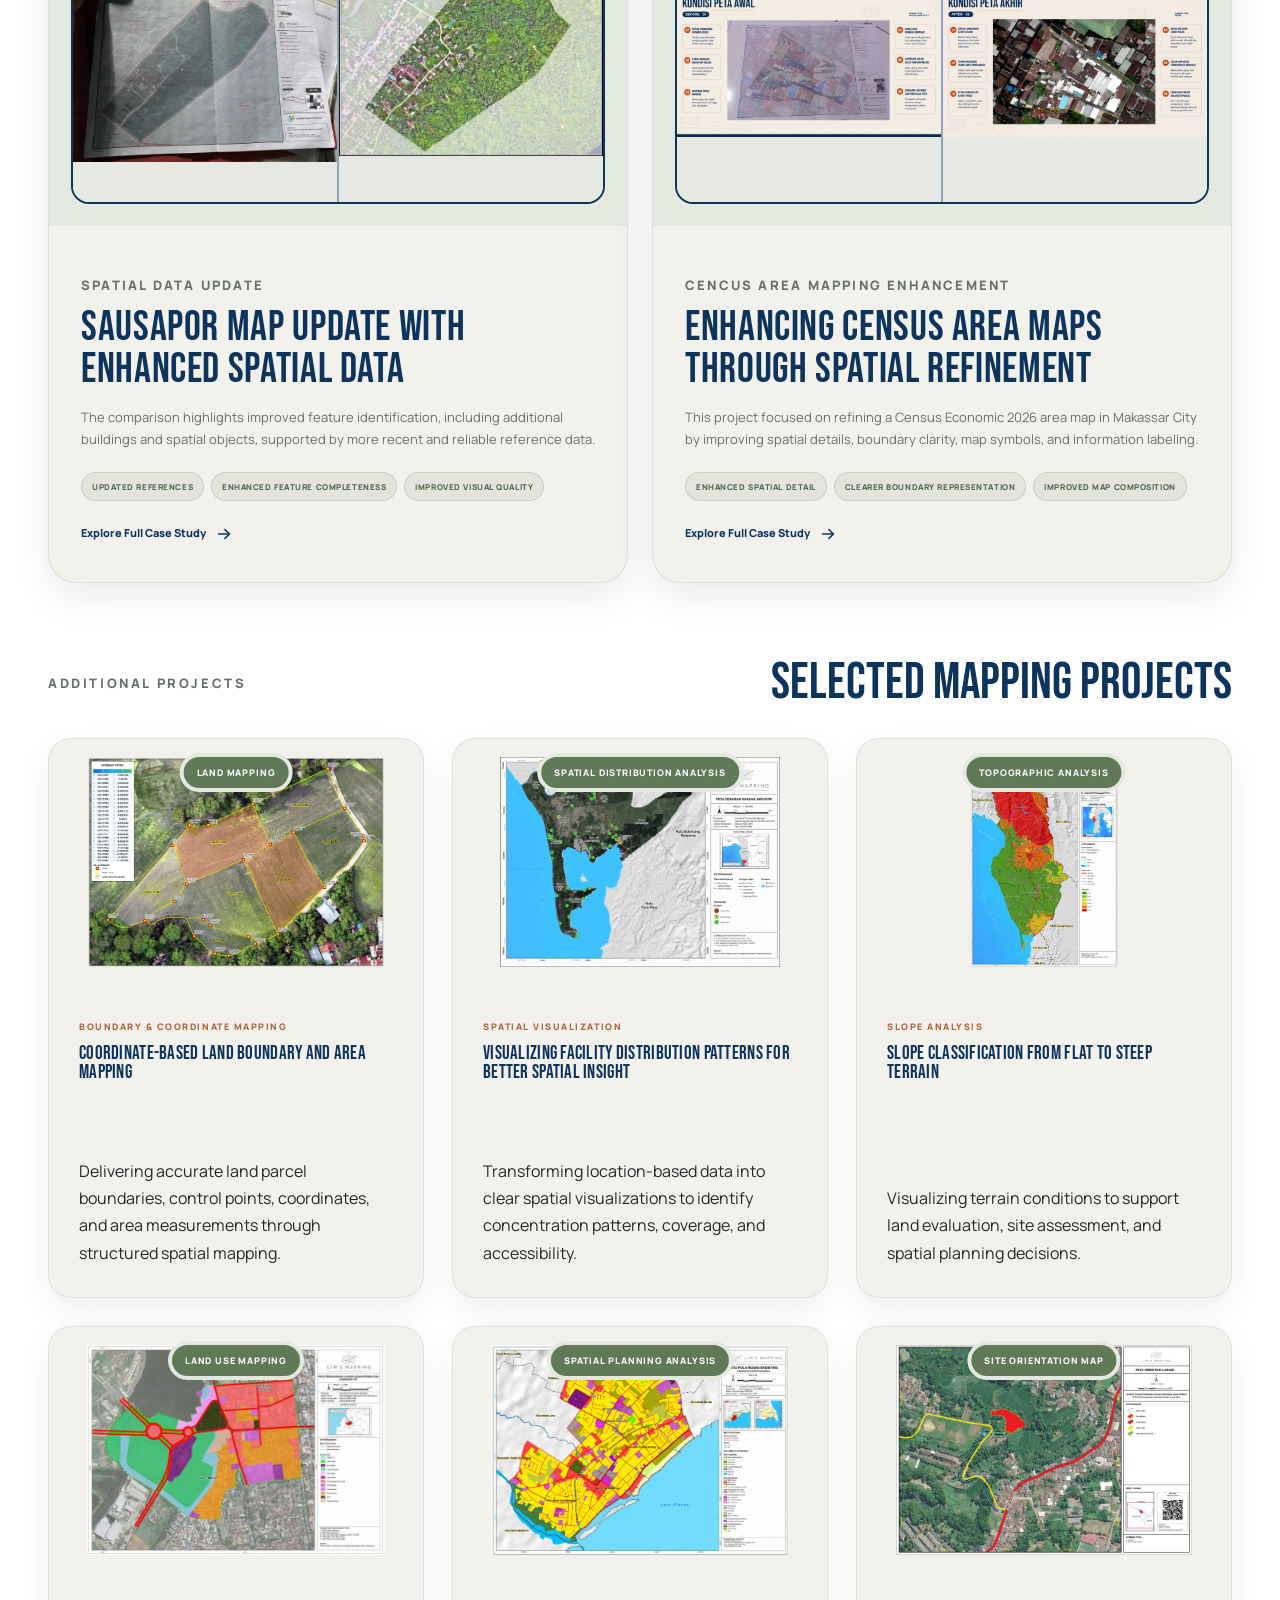
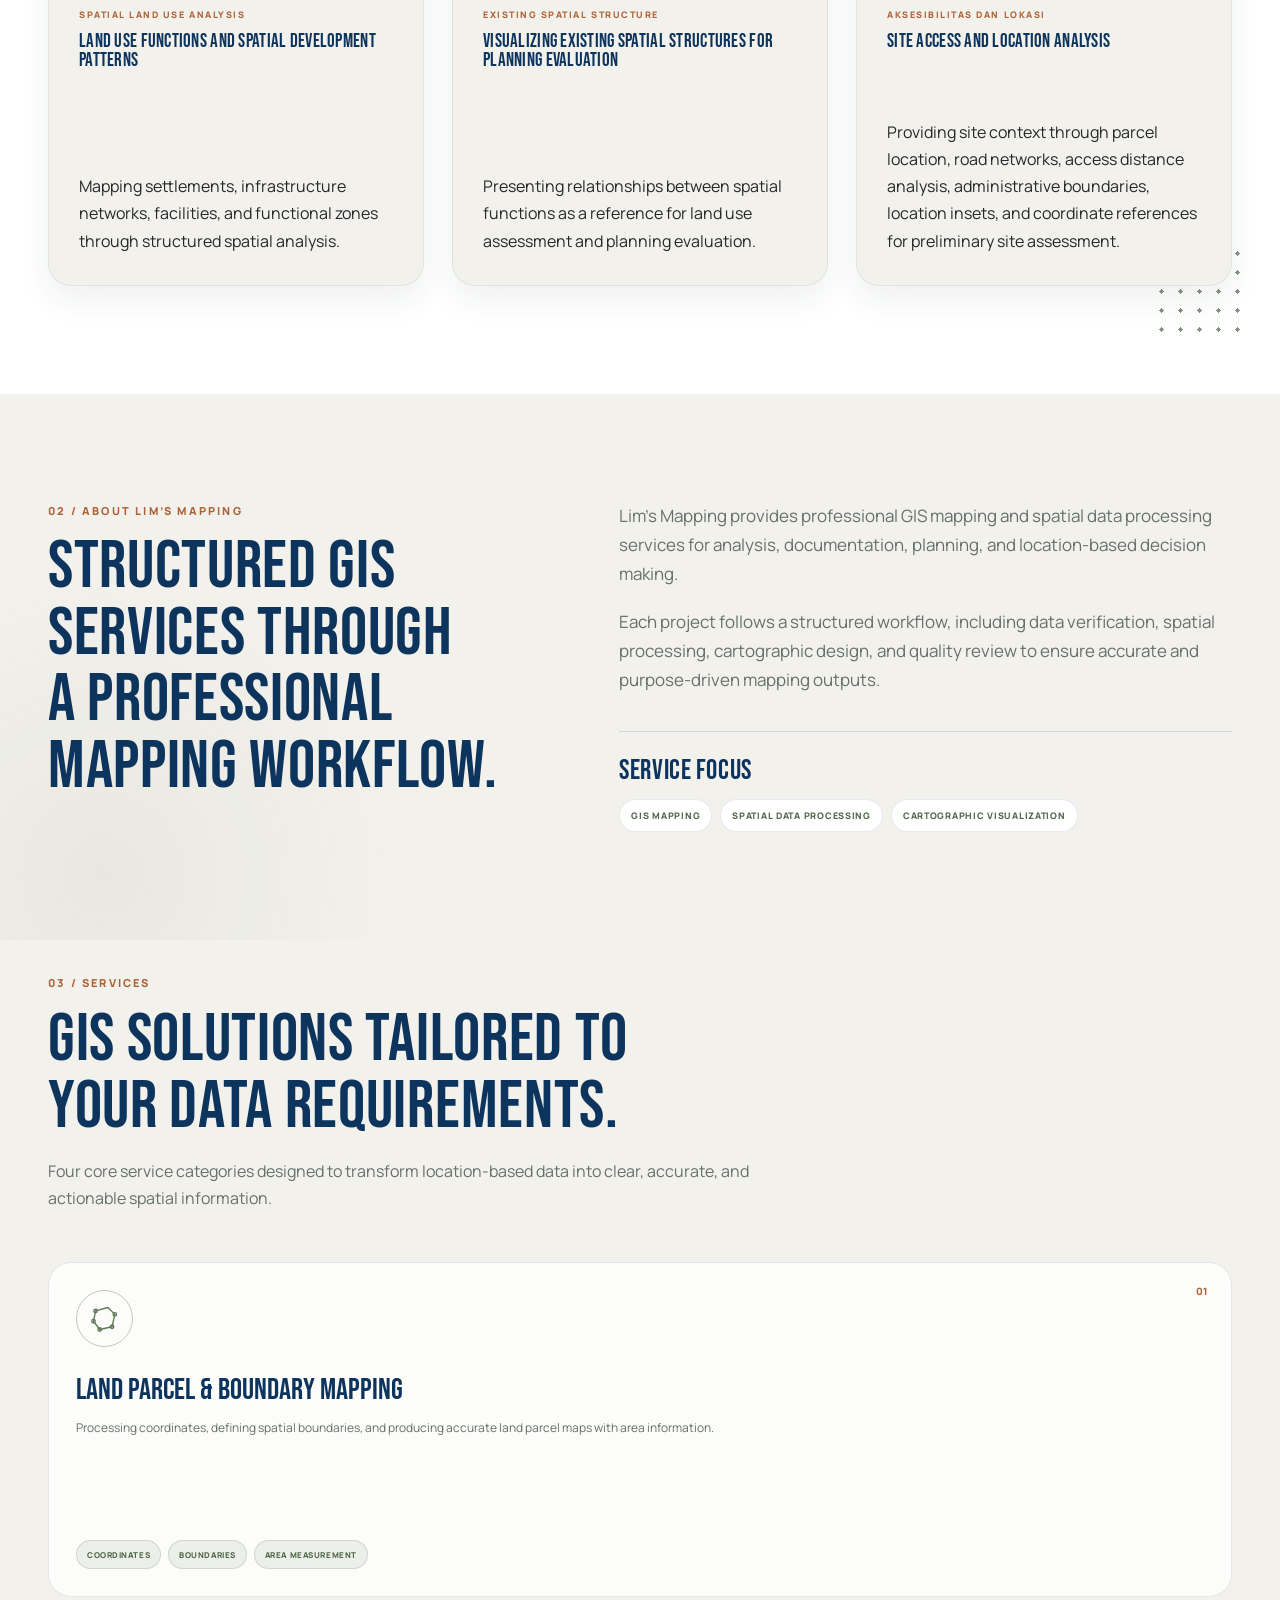
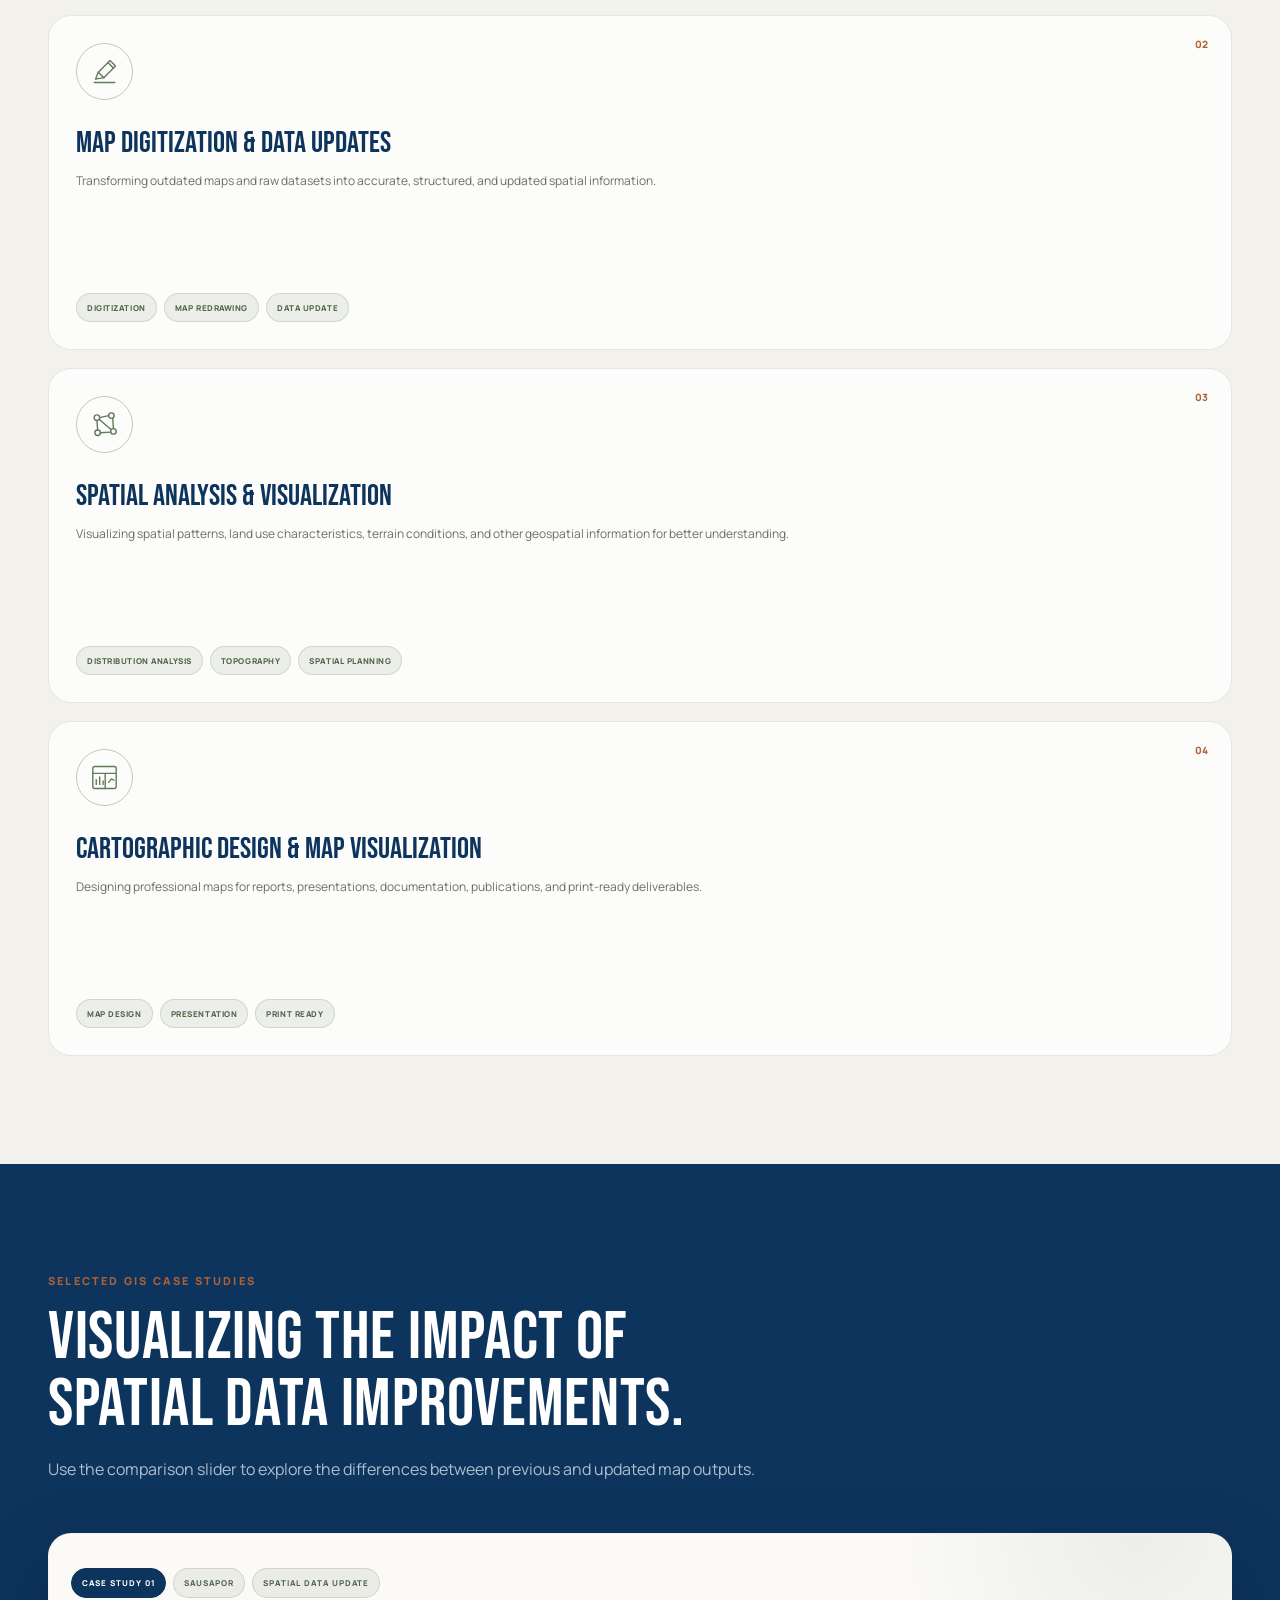
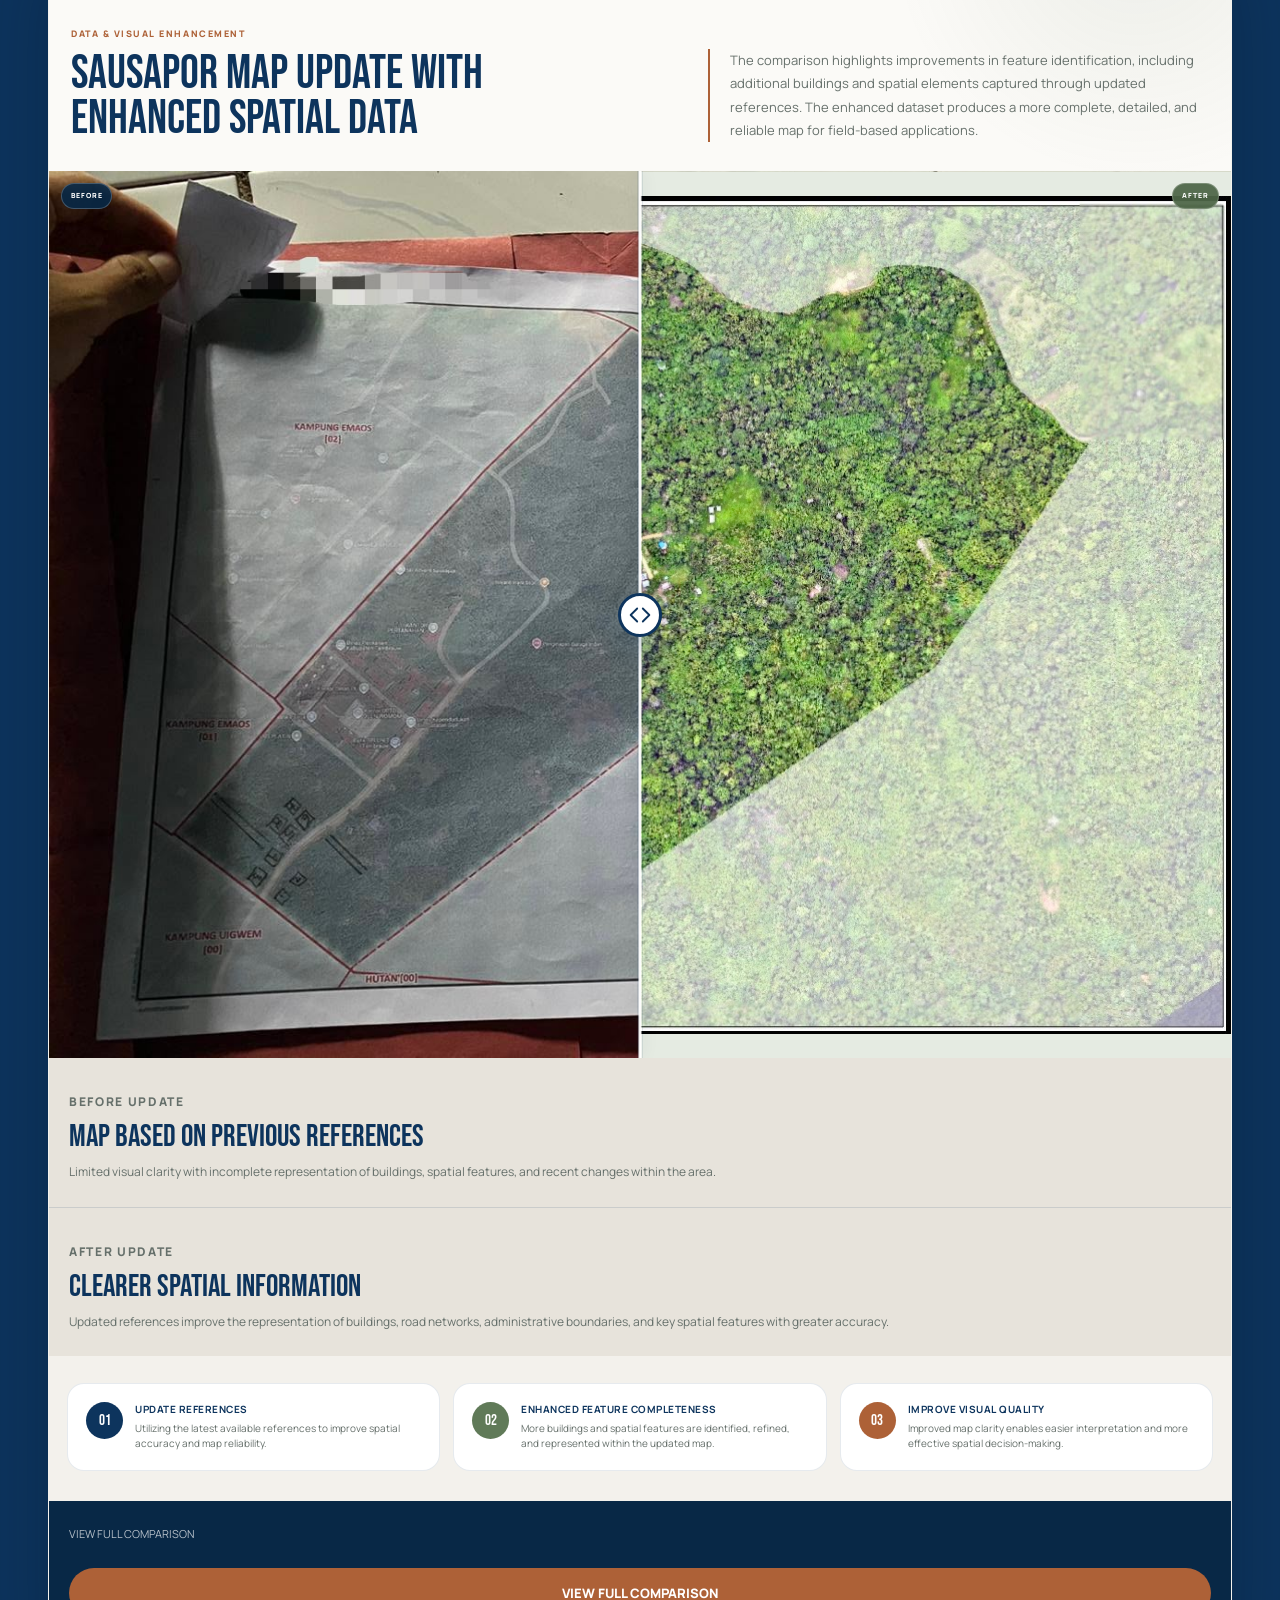
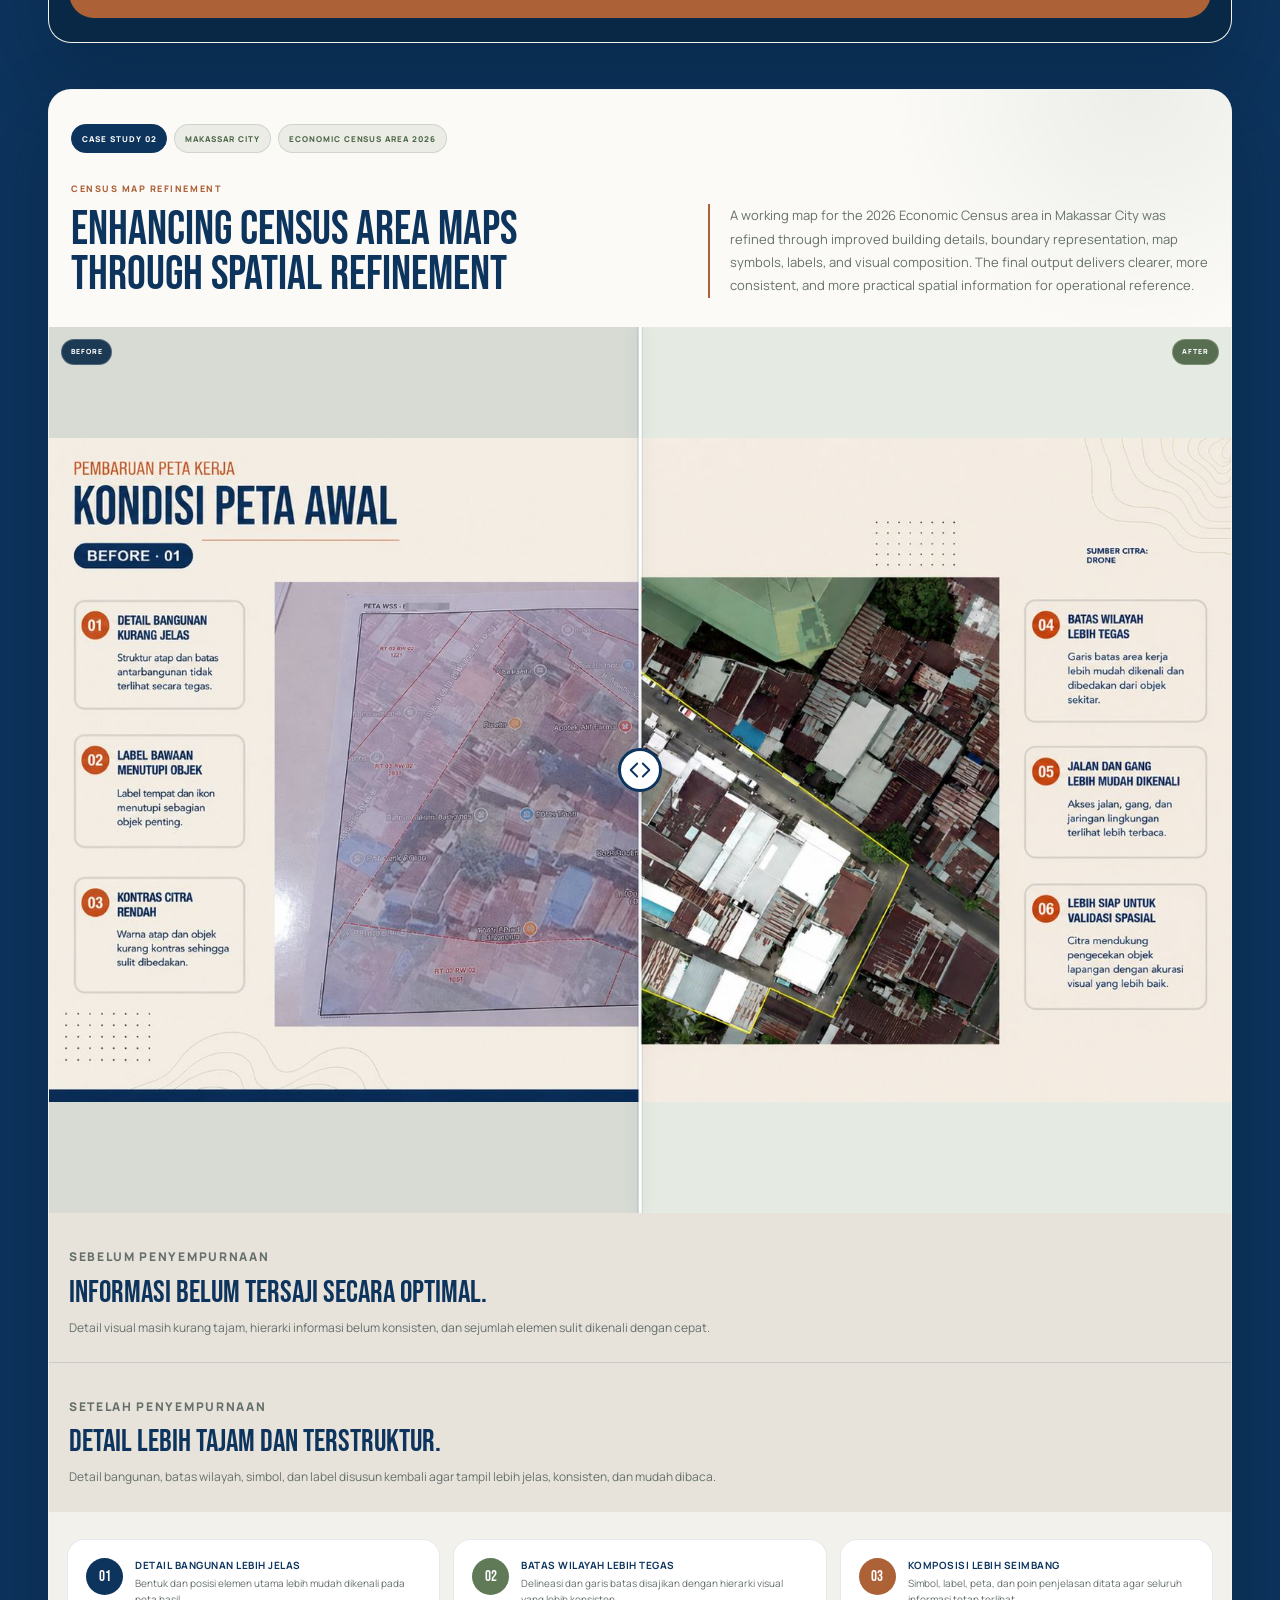
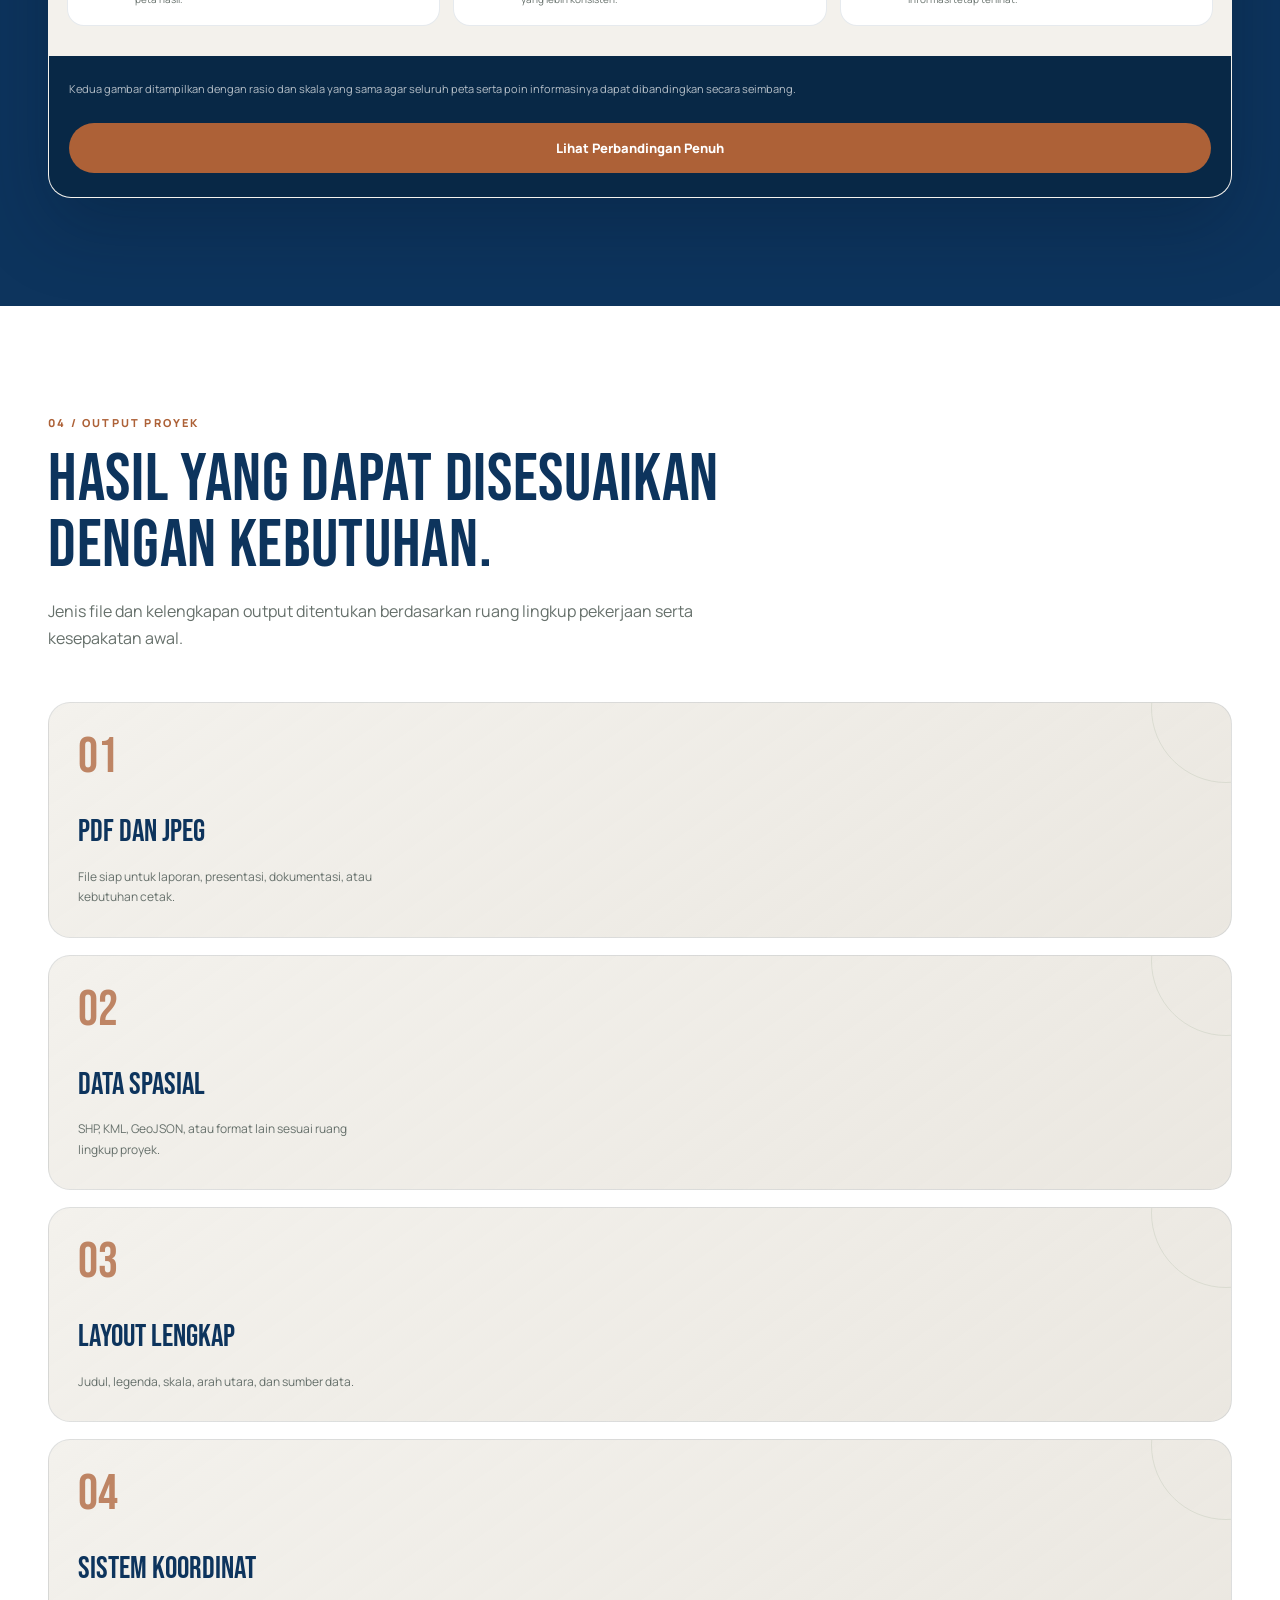
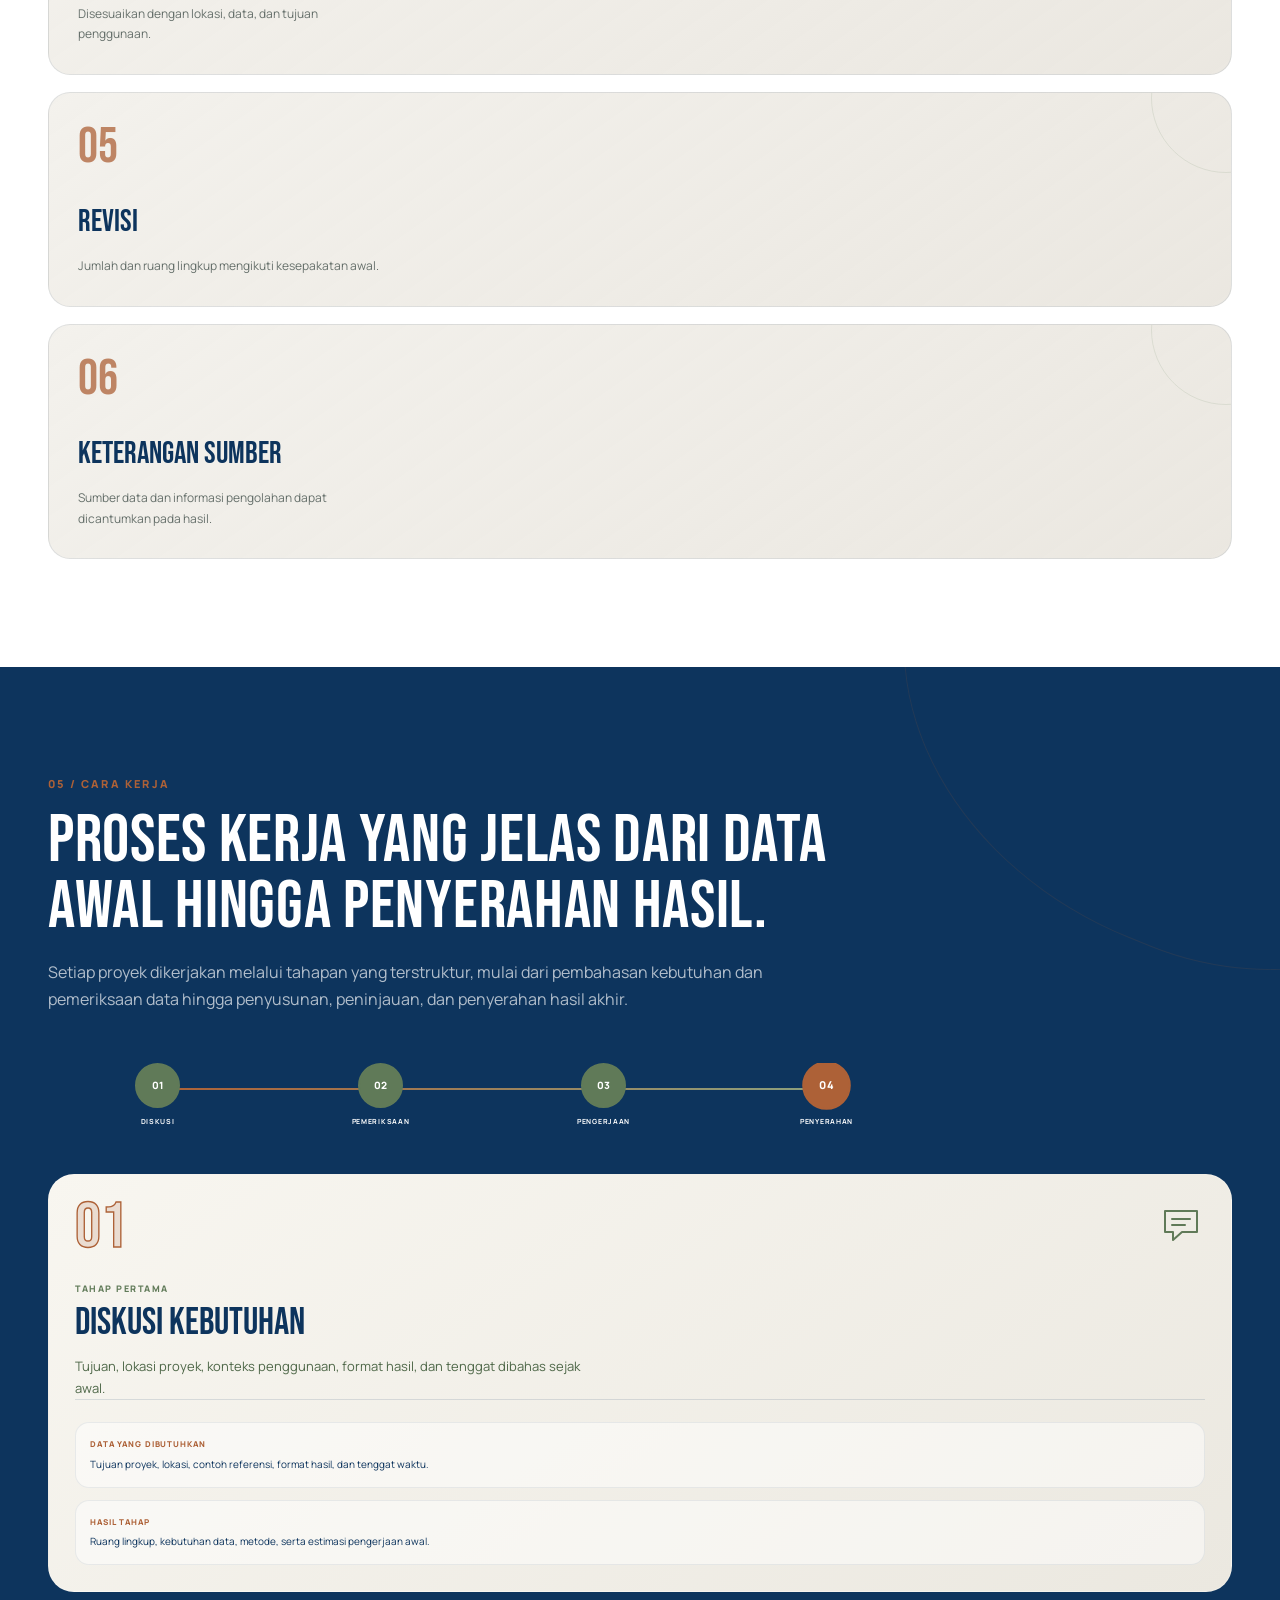
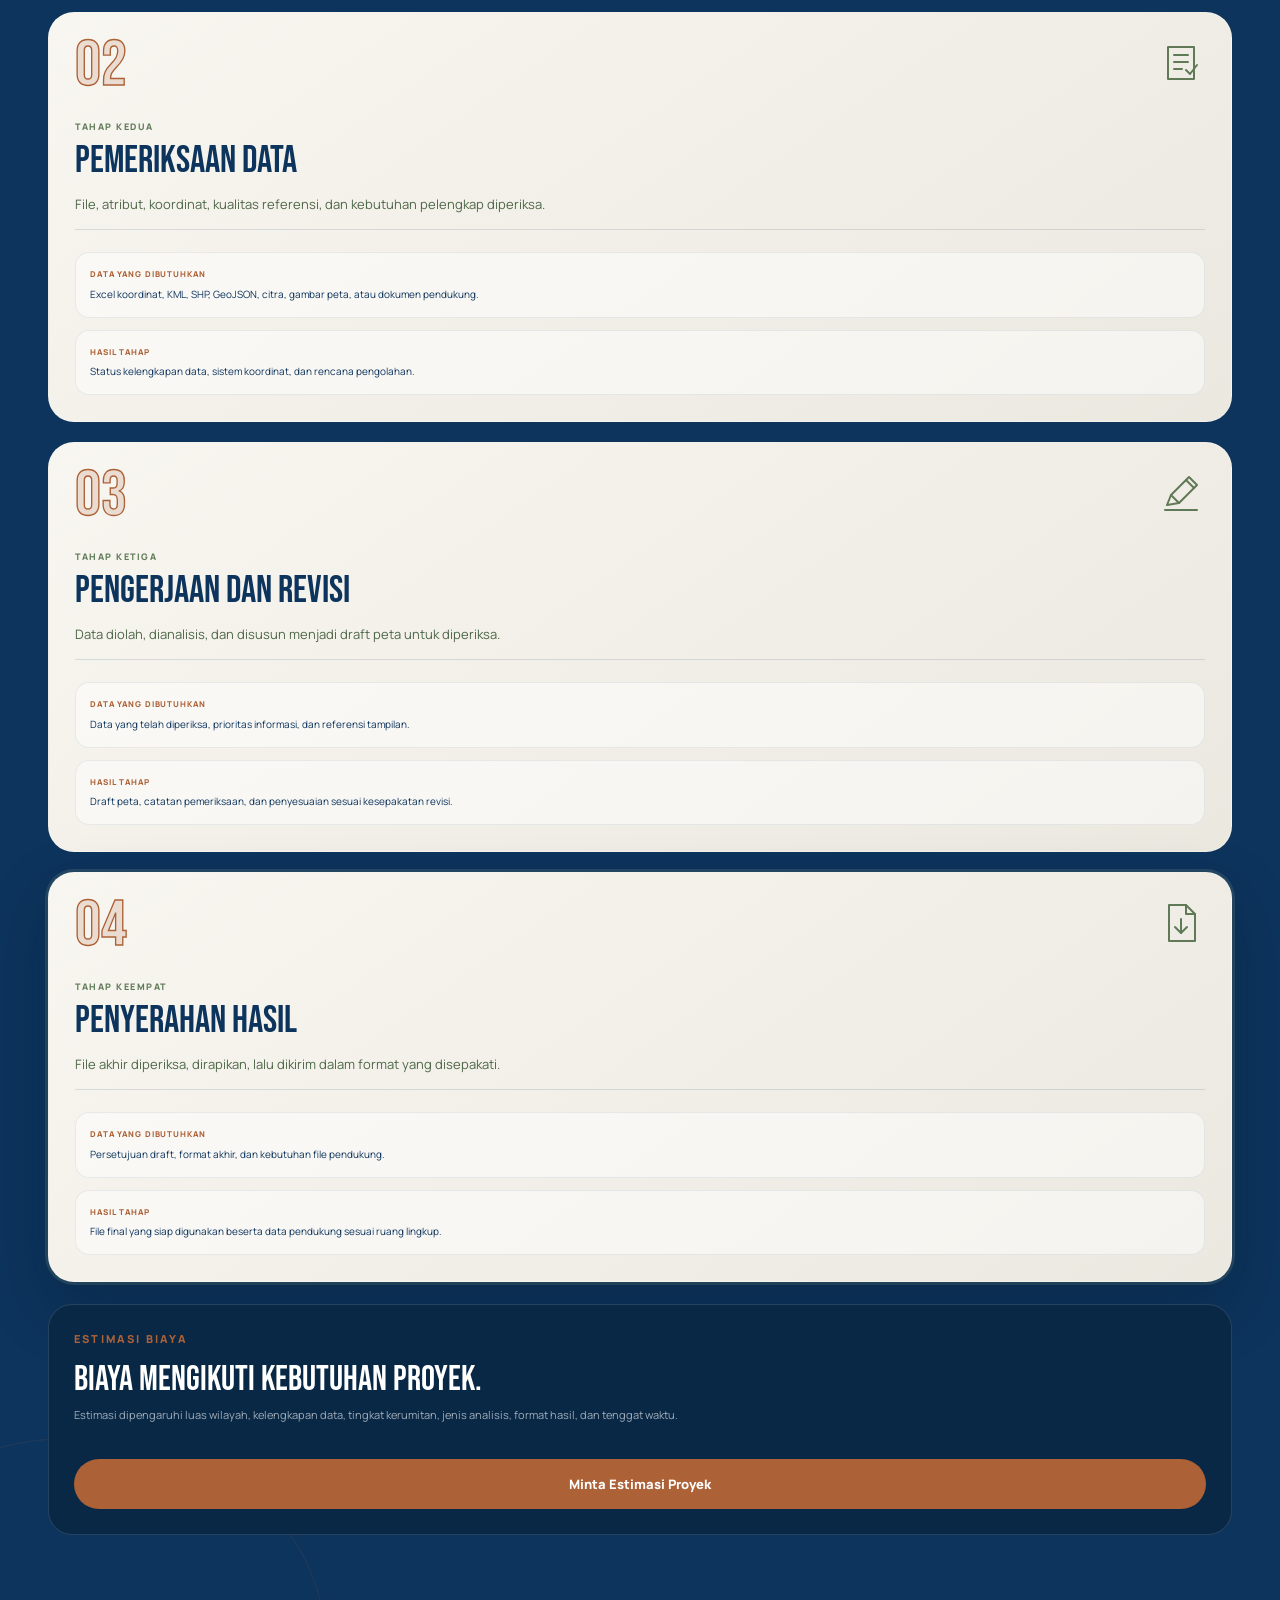
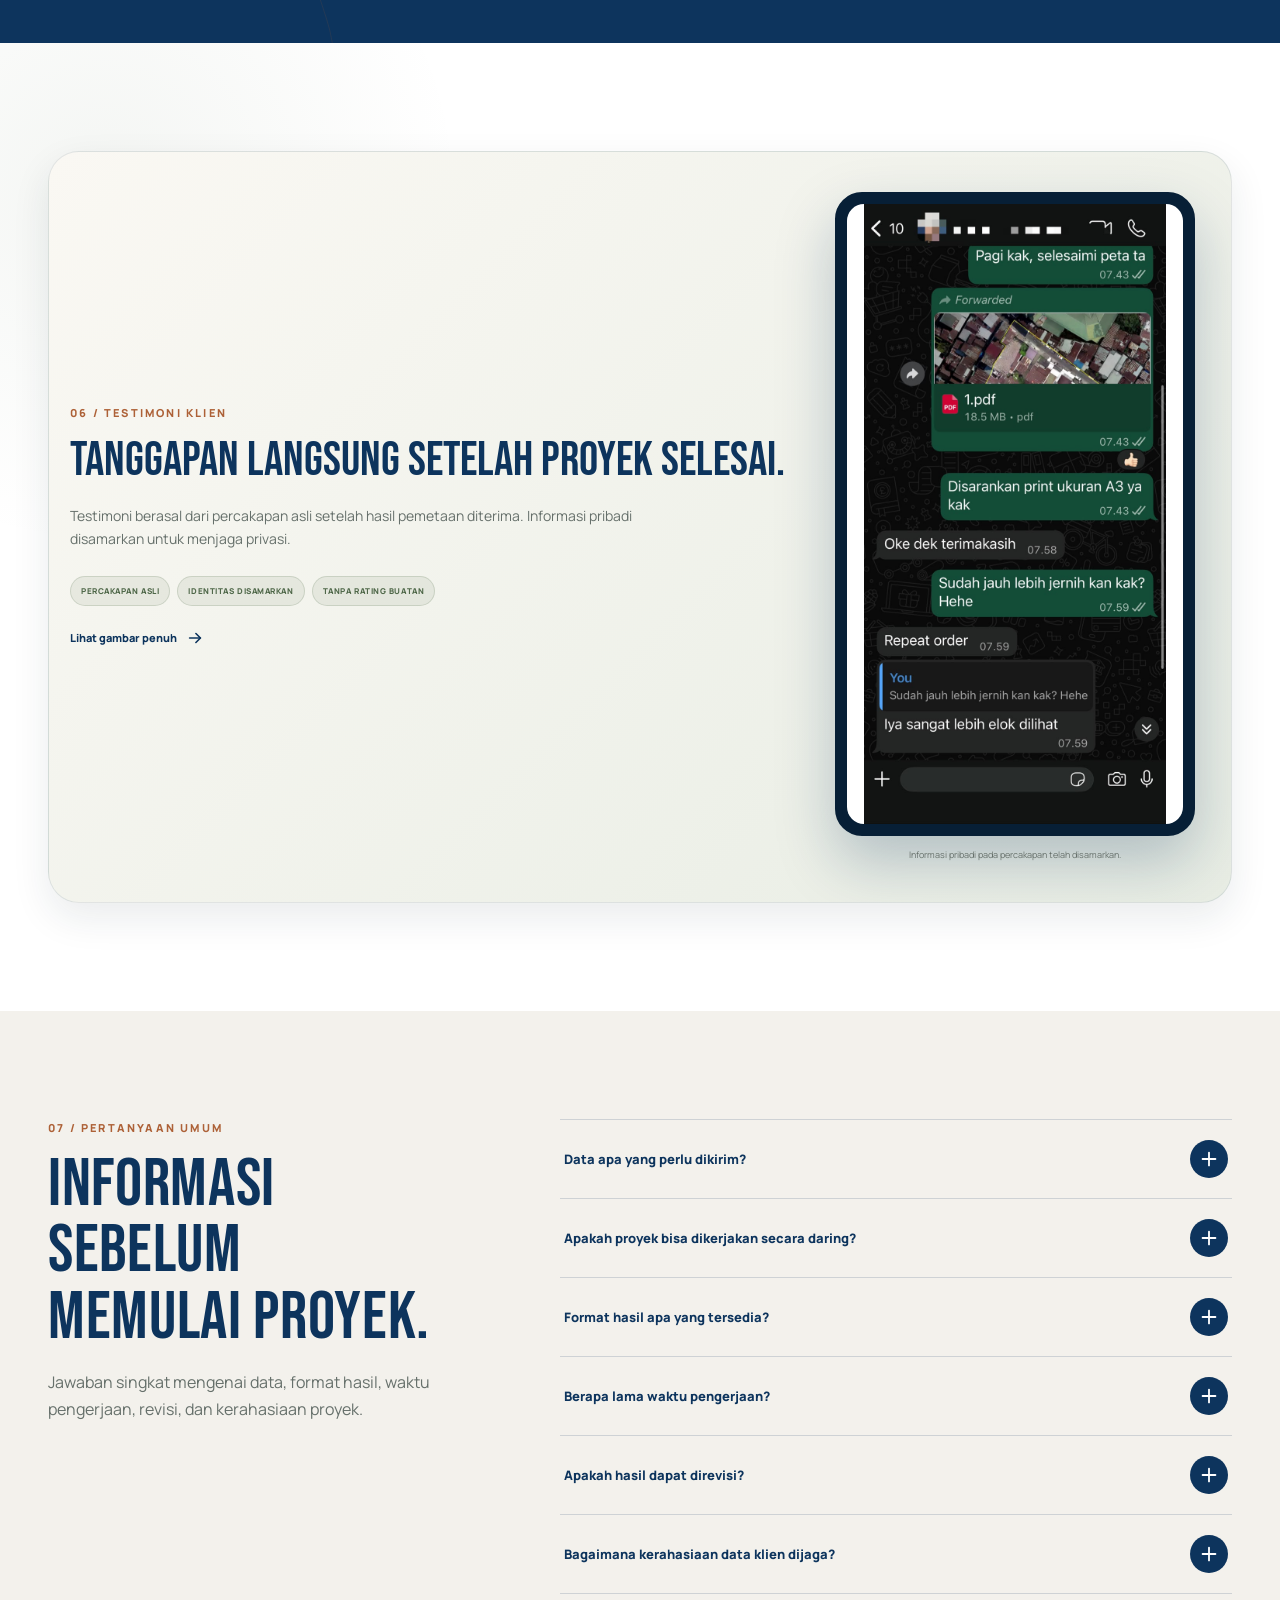
==== commit 8f316a9d: "Translate 'Sebelum' and 'Sesudah' to English" ====
--- a/index.html
+++ b/index.html
@@ -1132,7 +1132,7 @@
                                 loading="lazy"
                             >
                             <span class="comparison-label">
-                                Sebelum
+                                Before
                             </span>
                         </div>
 
@@ -1146,7 +1146,7 @@
                                 loading="lazy"
                             >
                             <span class="comparison-label">
-                                Sesudah
+                                After
                             </span>
                         </div>
 
@@ -2181,7 +2181,7 @@
                         alt=""
                     >
                     <span class="comparison-label">
-                        Sebelum
+                        Before
                     </span>
                 </div>
 
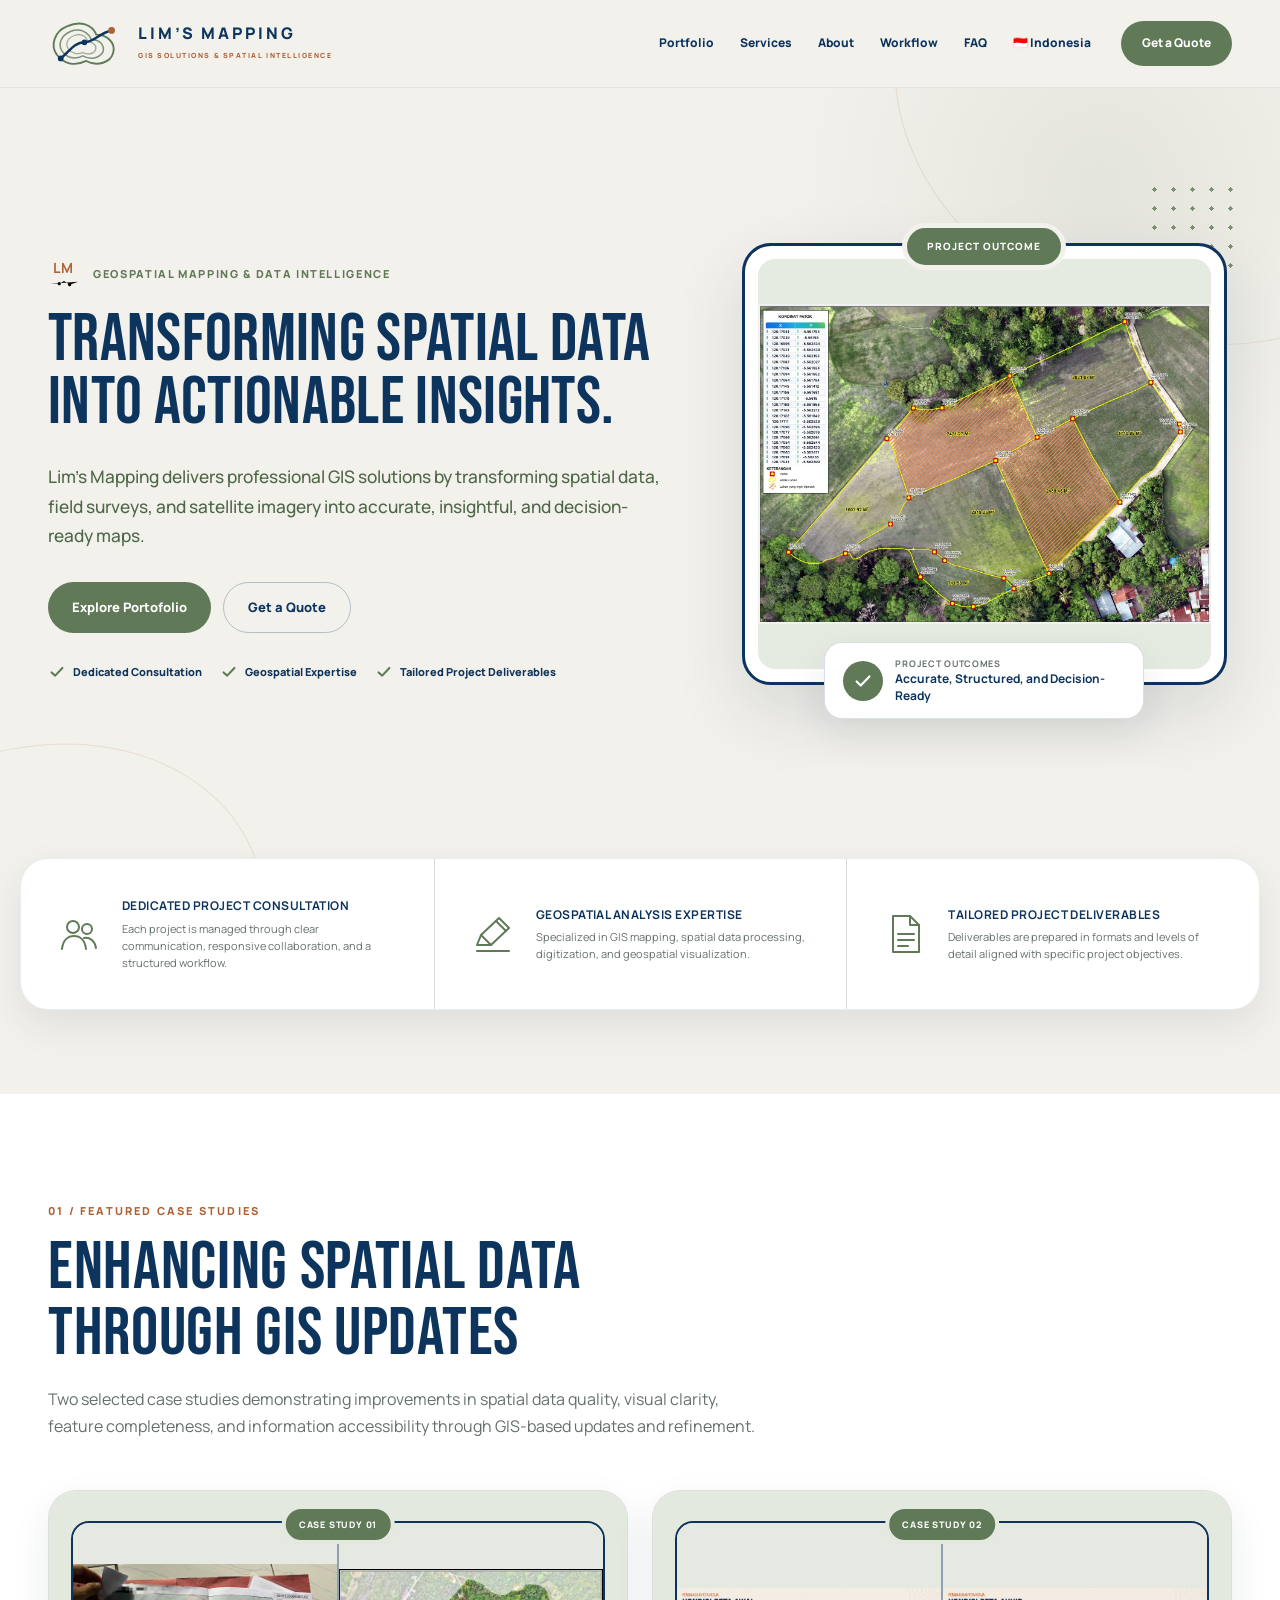
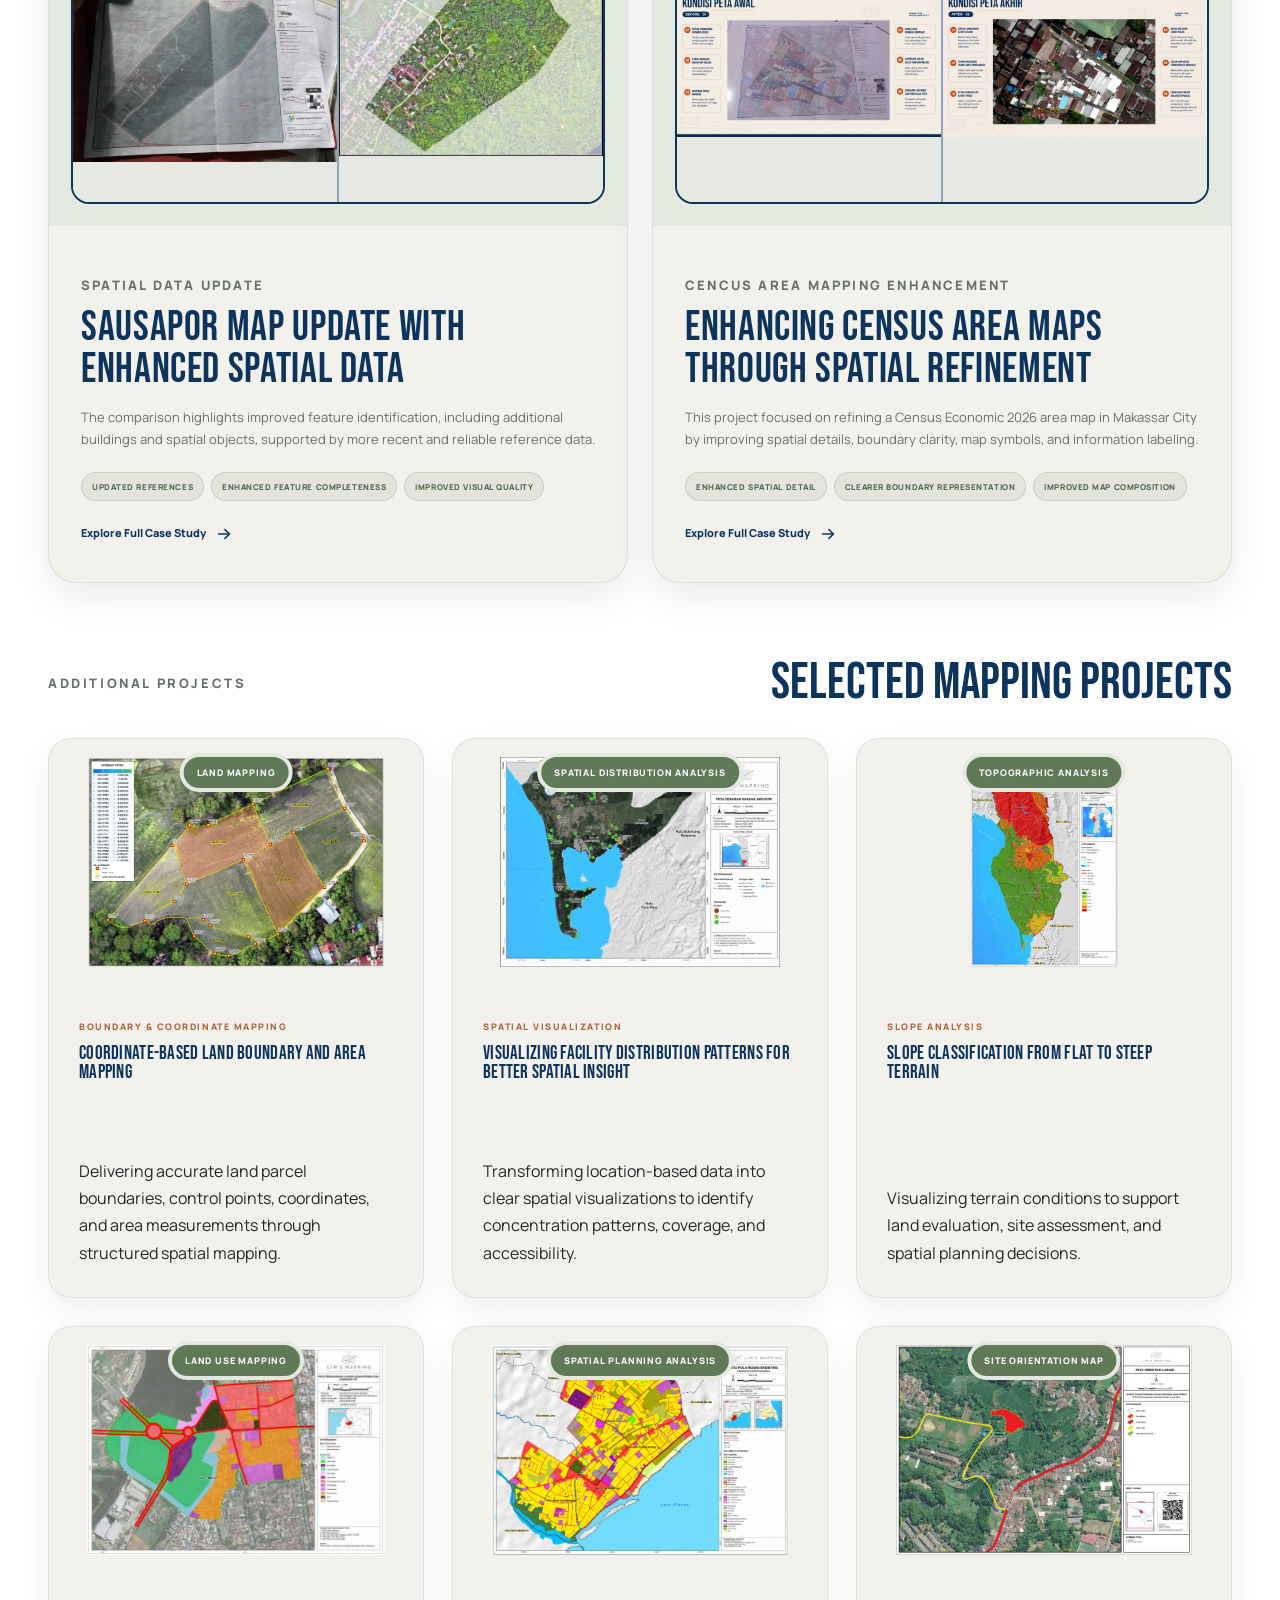
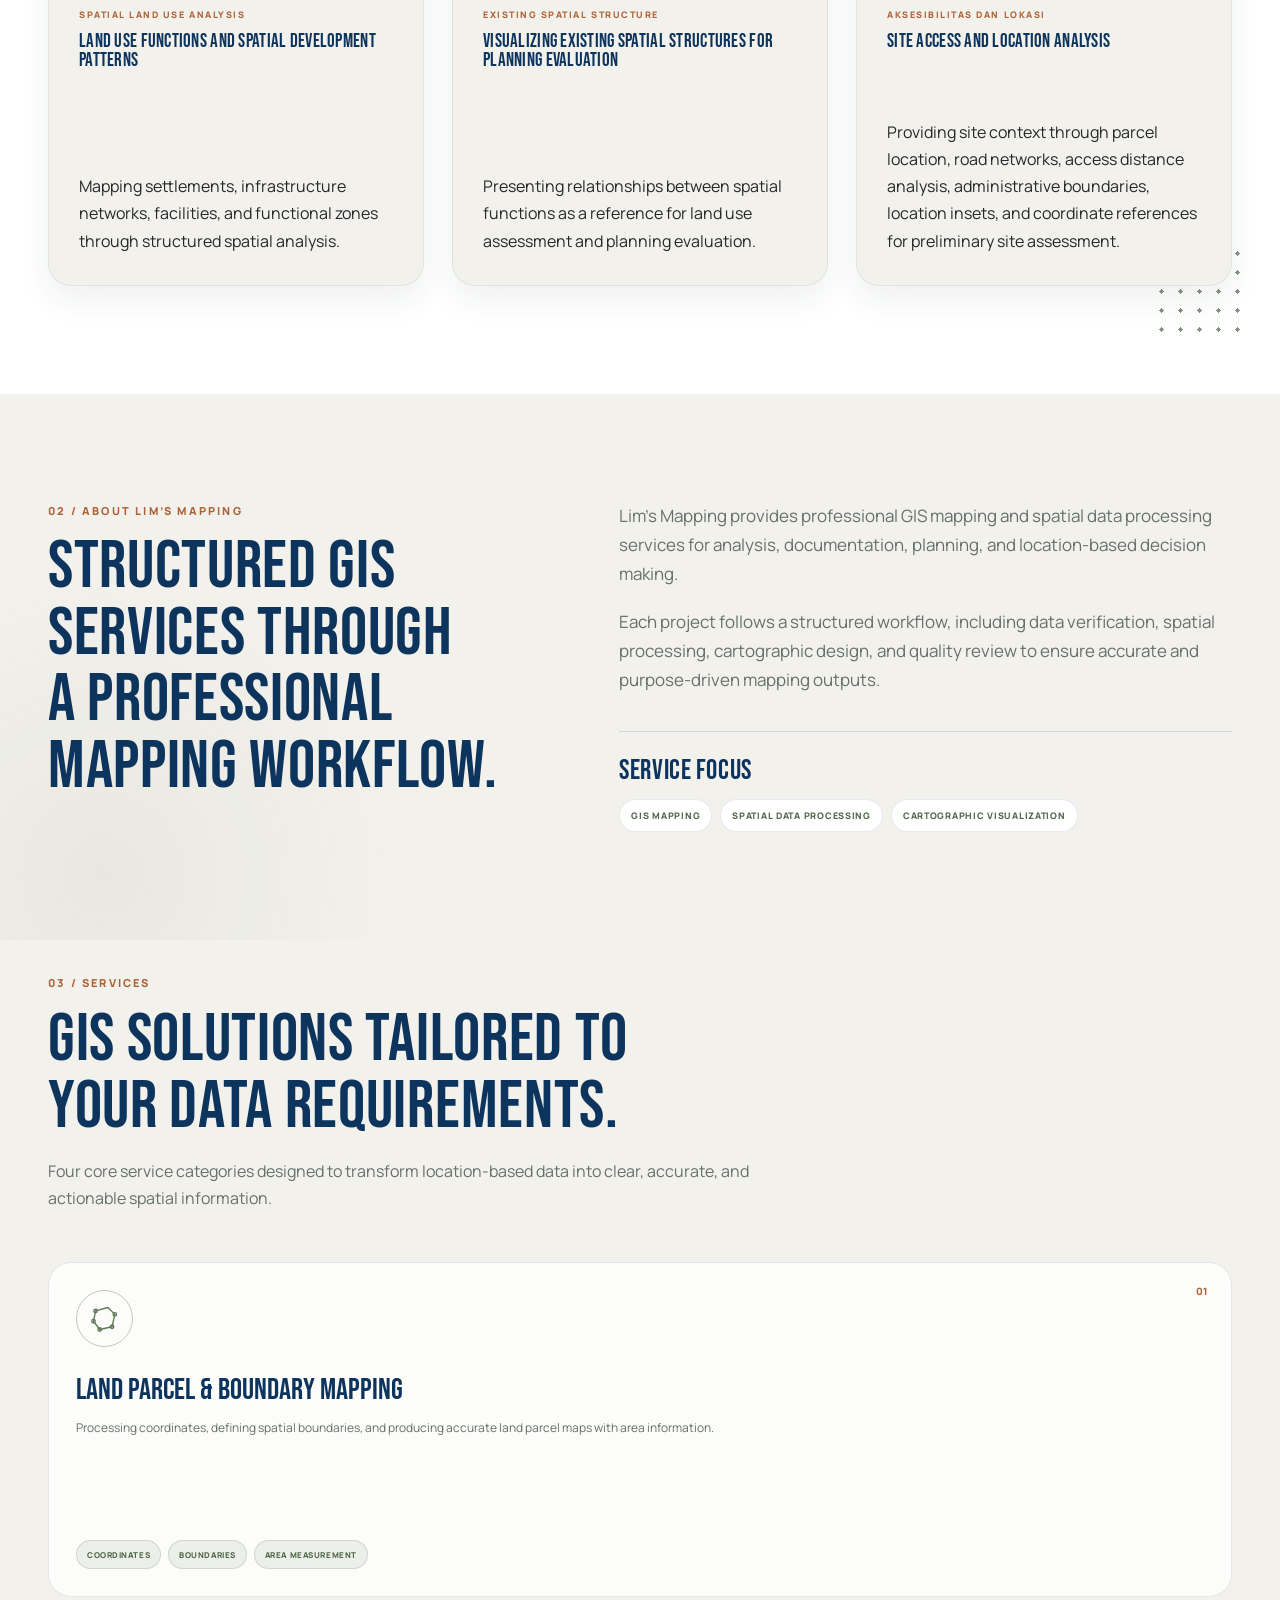
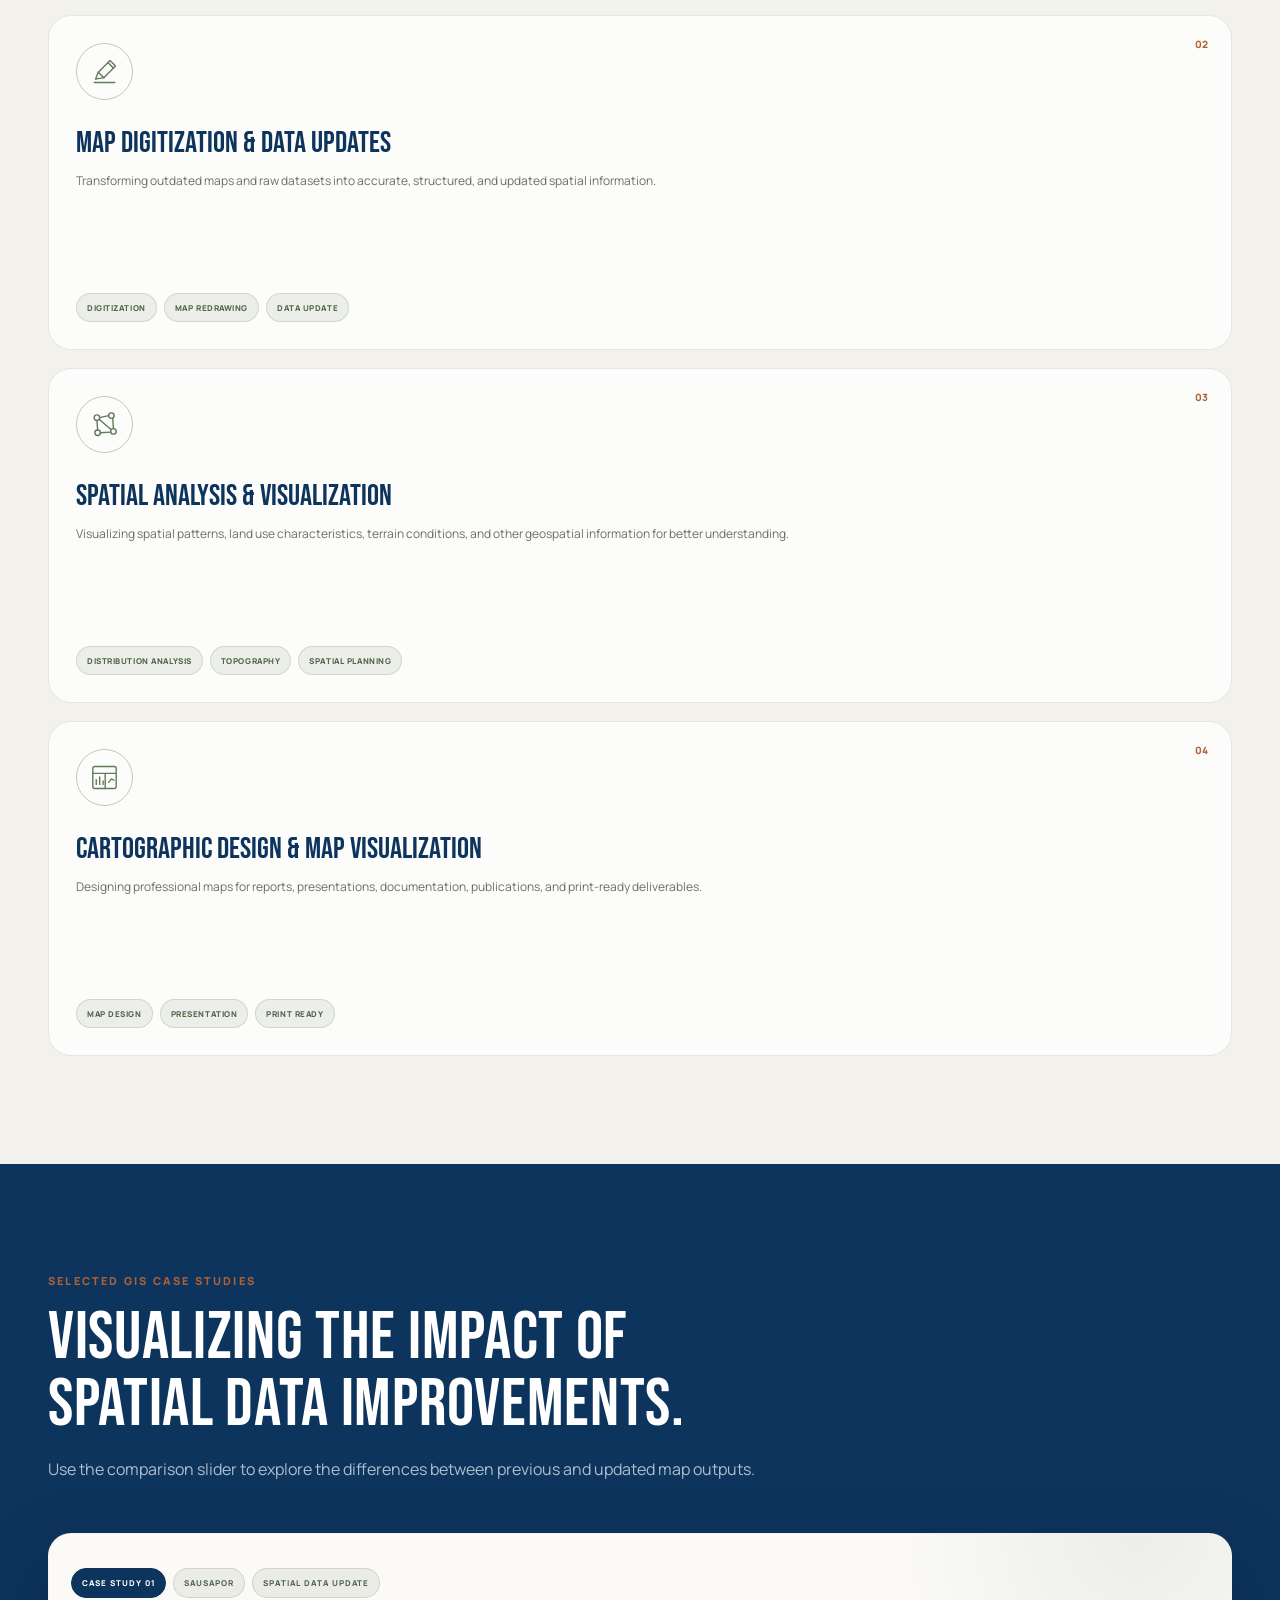
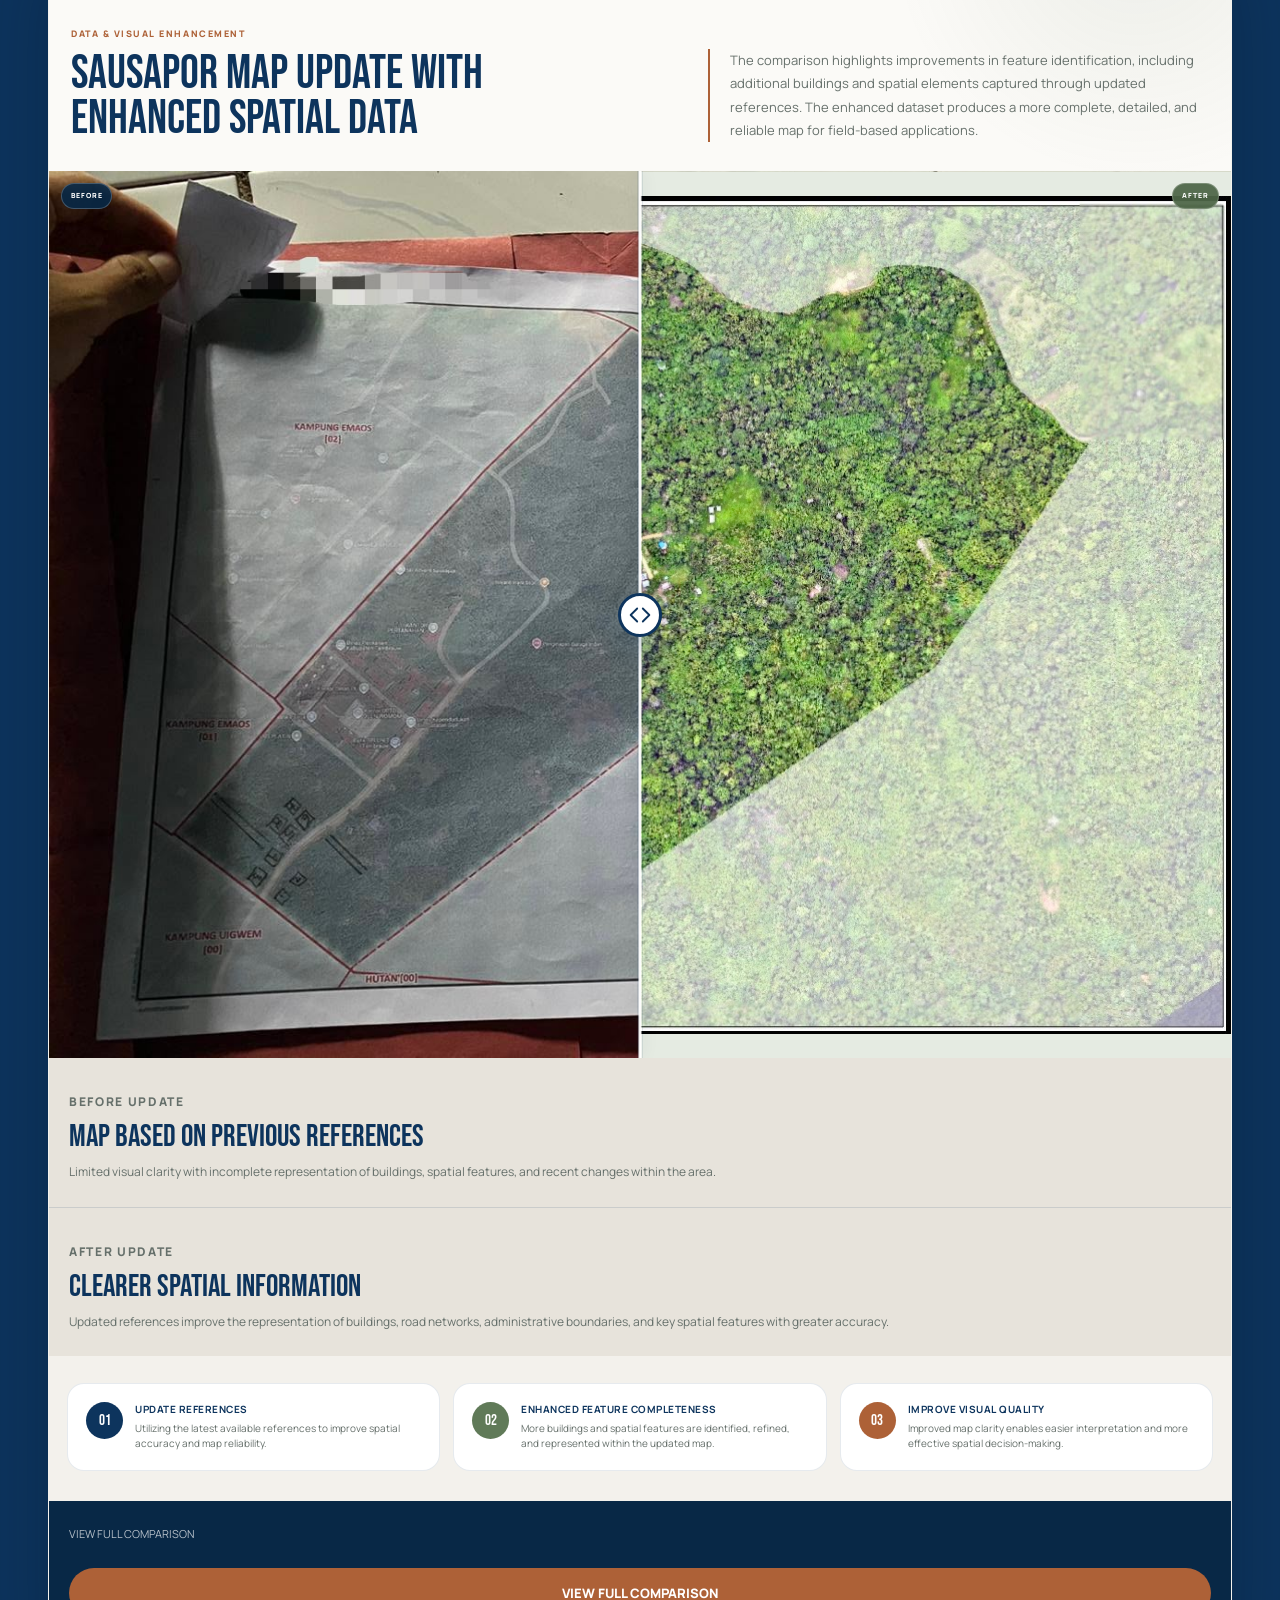
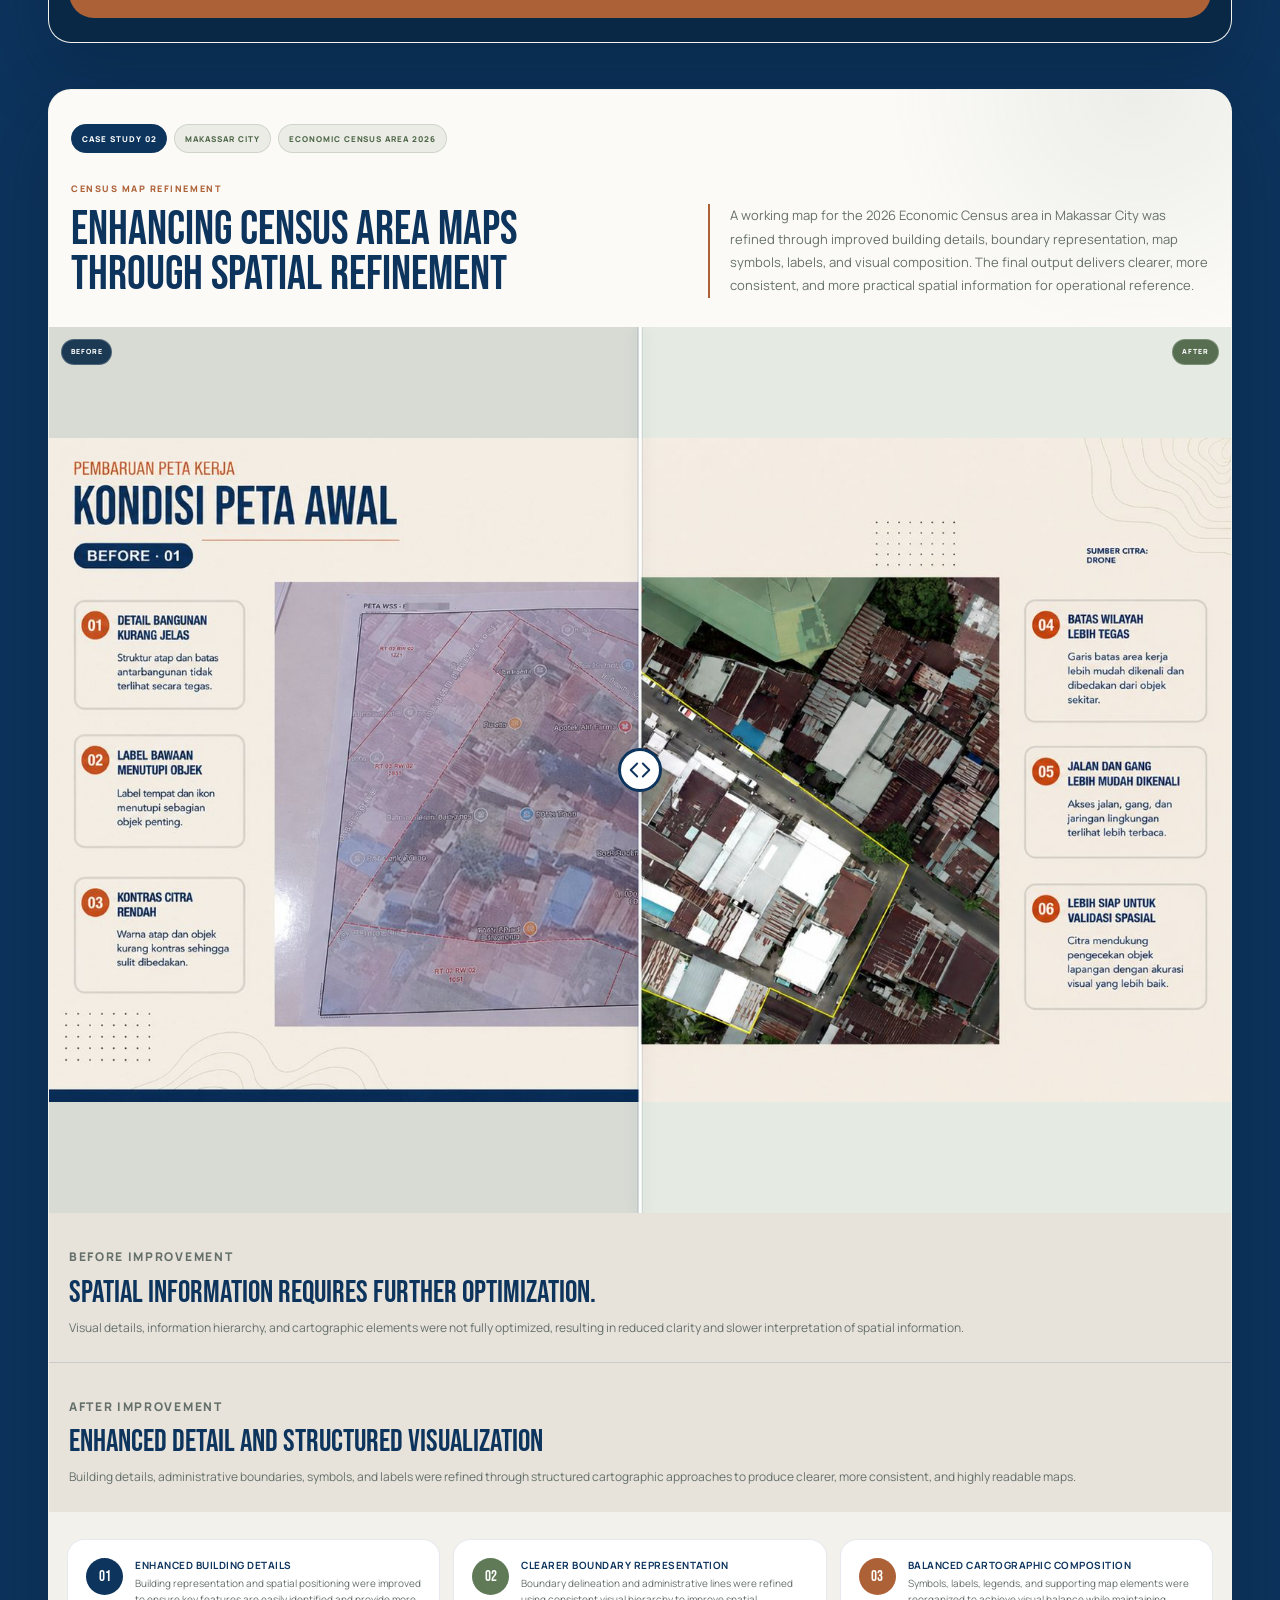
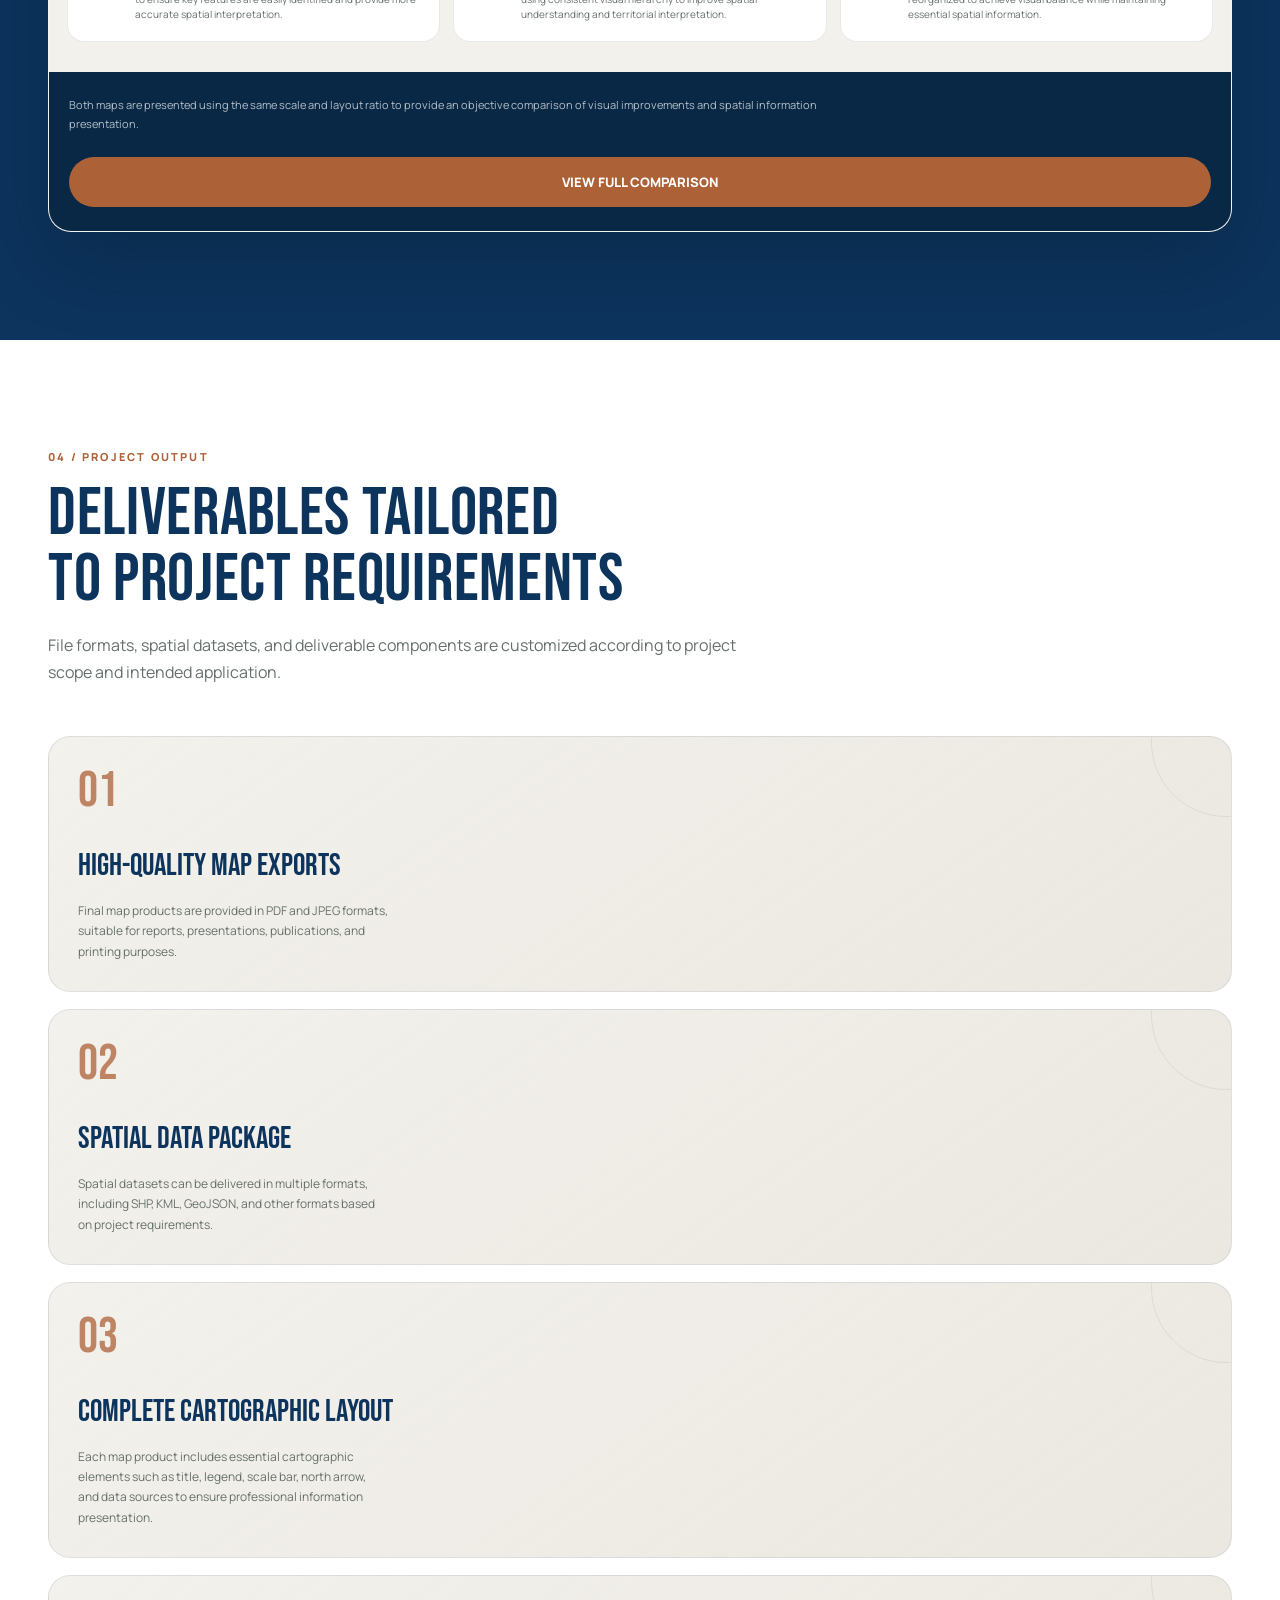
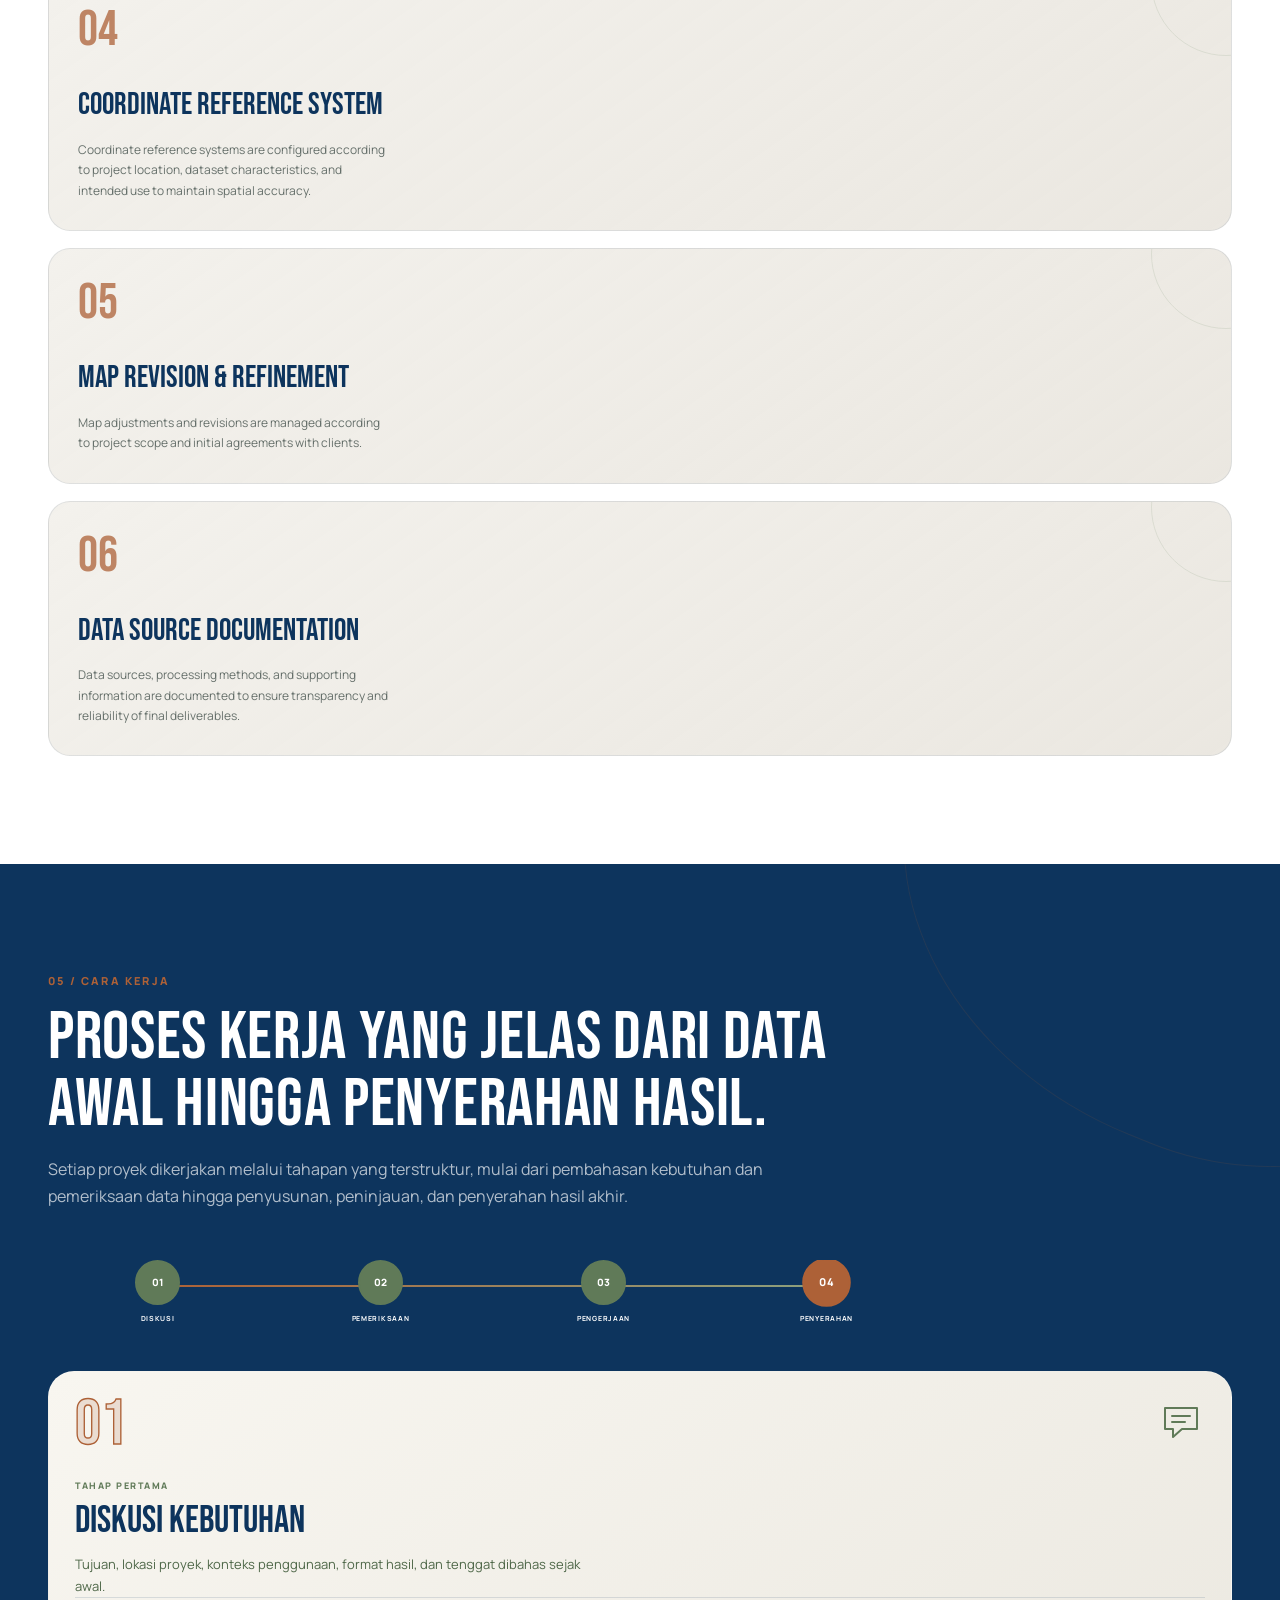
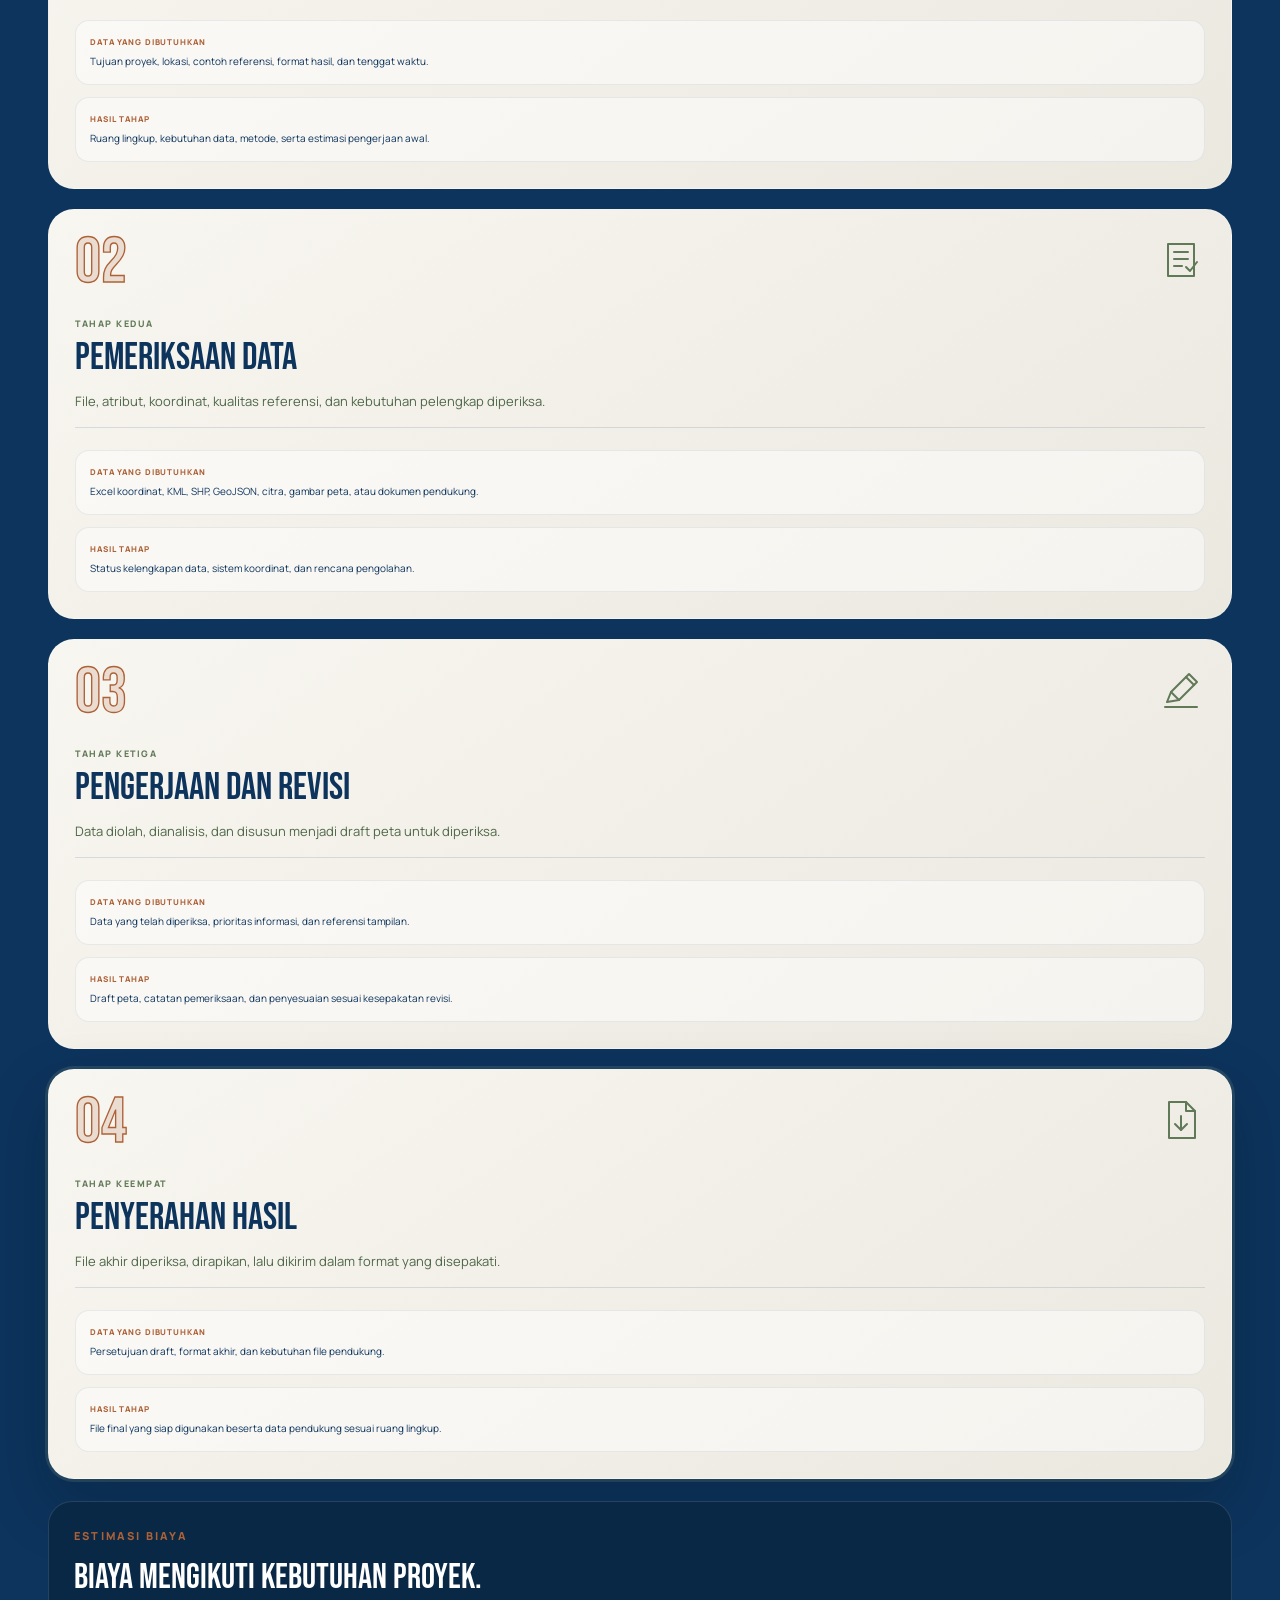
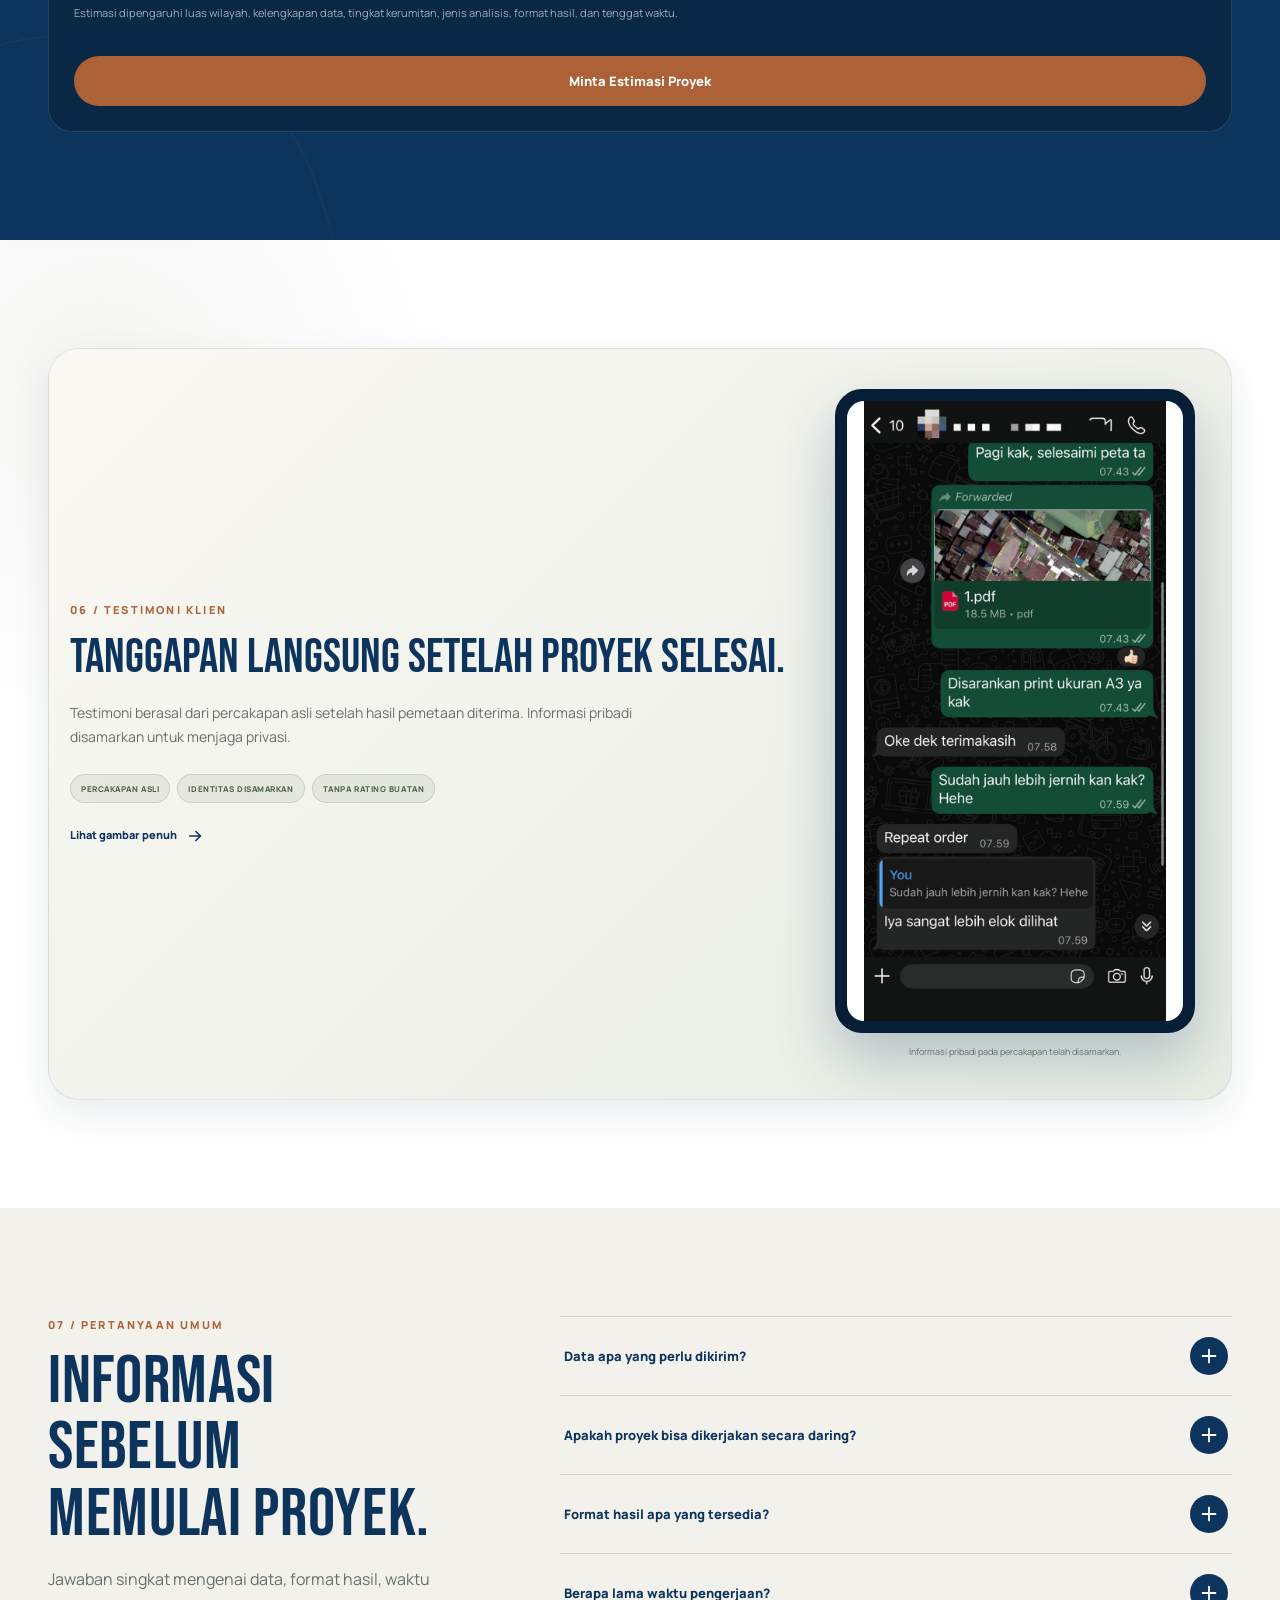
==== commit 62b562d8: "Translate and enhance content in index.html Updated text from Indonesian to English for improved cla" ====
--- a/index.html
+++ b/index.html
@@ -1173,25 +1173,21 @@
                     <div class="comparison-notes">
                         <article>
                             <p class="comparison-note-label">
-                                Sebelum Penyempurnaan
+                                BEFORE IMPROVEMENT
                             </p>
-                            <h4>Informasi belum tersaji secara optimal.</h4>
+                            <h4>Spatial Information Requires Further Optimization.</h4>
                             <p>
-                                Detail visual masih kurang tajam, hierarki
-                                informasi belum konsisten, dan sejumlah elemen
-                                sulit dikenali dengan cepat.
+                               Visual details, information hierarchy, and cartographic elements were not fully optimized, resulting in reduced clarity and slower interpretation of spatial information.
                             </p>
                         </article>
 
                         <article>
                             <p class="comparison-note-label">
-                                Setelah Penyempurnaan
+                                AFTER IMPROVEMENT
                             </p>
-                            <h4>Detail lebih tajam dan terstruktur.</h4>
+                            <h4>Enhanced Detail and Structured Visualization</h4>
                             <p>
-                                Detail bangunan, batas wilayah, simbol, dan
-                                label disusun kembali agar tampil lebih jelas,
-                                konsisten, dan mudah dibaca.
+                                Building details, administrative boundaries, symbols, and labels were refined through structured cartographic approaches to produce clearer, more consistent, and highly readable maps.
                             </p>
                         </article>
                     </div>
@@ -1202,10 +1198,9 @@
                                 01
                             </span>
                             <div>
-                                <strong>Detail Bangunan Lebih Jelas</strong>
+                                <strong>Enhanced Building Details</strong>
                                 <p>
-                                    Bentuk dan posisi elemen utama lebih mudah
-                                    dikenali pada peta hasil.
+                                    Building representation and spatial positioning were improved to ensure key features are easily identified and provide more accurate spatial interpretation.
                                 </p>
                             </div>
                         </article>
@@ -1215,10 +1210,9 @@
                                 02
                             </span>
                             <div>
-                                <strong>Batas Wilayah Lebih Tegas</strong>
+                                <strong>Clearer Boundary Representation</strong>
                                 <p>
-                                    Delineasi dan garis batas disajikan dengan
-                                    hierarki visual yang lebih konsisten.
+                                   Boundary delineation and administrative lines were refined using consistent visual hierarchy to improve spatial understanding and territorial interpretation.
                                 </p>
                             </div>
                         </article>
@@ -1228,10 +1222,8 @@
                                 03
                             </span>
                             <div>
-                                <strong>Komposisi Lebih Seimbang</strong>
-                                <p>
-                                    Simbol, label, peta, dan poin penjelasan
-                                    ditata agar seluruh informasi tetap terlihat.
+                                <strong>Balanced Cartographic Composition</strong>
+                                <p>Symbols, labels, legends, and supporting map elements were reorganized to achieve visual balance while maintaining essential spatial information.
                                 </p>
                             </div>
                         </article>
@@ -1239,9 +1231,7 @@
 
                     <footer class="case-study-footer">
                         <p>
-                            Kedua gambar ditampilkan dengan rasio dan skala
-                            yang sama agar seluruh peta serta poin informasinya
-                            dapat dibandingkan secara seimbang.
+                            Both maps are presented using the same scale and layout ratio to provide an objective comparison of visual improvements and spatial information presentation.
                         </p>
 
                         <button
@@ -1253,8 +1243,7 @@
                             data-after-src="Peta-After-Makassar.jpeg"
                             data-before-alt="Peta wilayah sensus sebelum penyempurnaan"
                             data-after-alt="Peta wilayah sensus setelah penyempurnaan"
-                        >
-                            Lihat Perbandingan Penuh
+                        > VIEW FULL COMPARISON
                         </button>
                     </footer>
                 </article>
@@ -1268,71 +1257,63 @@
             <div class="shell">
                 <div class="section-heading wide-heading">
                     <p class="section-label">
-                        04 / Output Proyek
+                        04 / PROJECT OUTPUT
                     </p>
 
                     <h2>
-                        Hasil yang dapat disesuaikan dengan kebutuhan.
+                        Deliverables Tailored to Project Requirements
                     </h2>
 
                     <p>
-                        Jenis file dan kelengkapan output ditentukan
-                        berdasarkan ruang lingkup pekerjaan serta kesepakatan awal.
+                        File formats, spatial datasets, and deliverable components are customized according to project scope and intended application.
                     </p>
                 </div>
 
                 <div class="output-grid">
                     <article class="output-card">
                         <span>01</span>
-                        <h3>PDF dan JPEG</h3>
-                        <p>
-                            File siap untuk laporan, presentasi,
-                            dokumentasi, atau kebutuhan cetak.
+                        <h3>High-Quality Map Exports</h3>
+                        <p>Final map products are provided in PDF and JPEG formats, suitable for reports, presentations, publications, and printing purposes.
                         </p>
                     </article>
 
                     <article class="output-card">
                         <span>02</span>
-                        <h3>Data Spasial</h3>
+                        <h3>Spatial Data Package</h3>
                         <p>
-                            SHP, KML, GeoJSON, atau format lain sesuai
-                            ruang lingkup proyek.
+                            Spatial datasets can be delivered in multiple formats, including SHP, KML, GeoJSON, and other formats based on project requirements.
                         </p>
                     </article>
 
                     <article class="output-card">
                         <span>03</span>
-                        <h3>Layout Lengkap</h3>
+                        <h3>Complete Cartographic Layout</h3>
                         <p>
-                            Judul, legenda, skala, arah utara,
-                            dan sumber data.
+                           Each map product includes essential cartographic elements such as title, legend, scale bar, north arrow, and data sources to ensure professional information presentation.
                         </p>
                     </article>
 
                     <article class="output-card">
                         <span>04</span>
-                        <h3>Sistem Koordinat</h3>
+                        <h3>Coordinate Reference System</h3>
                         <p>
-                            Disesuaikan dengan lokasi, data,
-                            dan tujuan penggunaan.
+                            Coordinate reference systems are configured according to project location, dataset characteristics, and intended use to maintain spatial accuracy.
                         </p>
                     </article>
 
                     <article class="output-card">
                         <span>05</span>
-                        <h3>Revisi</h3>
+                        <h3>Map Revision & Refinement</h3>
                         <p>
-                            Jumlah dan ruang lingkup mengikuti
-                            kesepakatan awal.
+                           Map adjustments and revisions are managed according to project scope and initial agreements with clients.
                         </p>
                     </article>
 
                     <article class="output-card">
                         <span>06</span>
-                        <h3>Keterangan Sumber</h3>
+                        <h3>Data Source Documentation</h3>
                         <p>
-                            Sumber data dan informasi pengolahan
-                            dapat dicantumkan pada hasil.
+                            Data sources, processing methods, and supporting information are documented to ensure transparency and reliability of final deliverables.
                         </p>
                     </article>
                 </div>
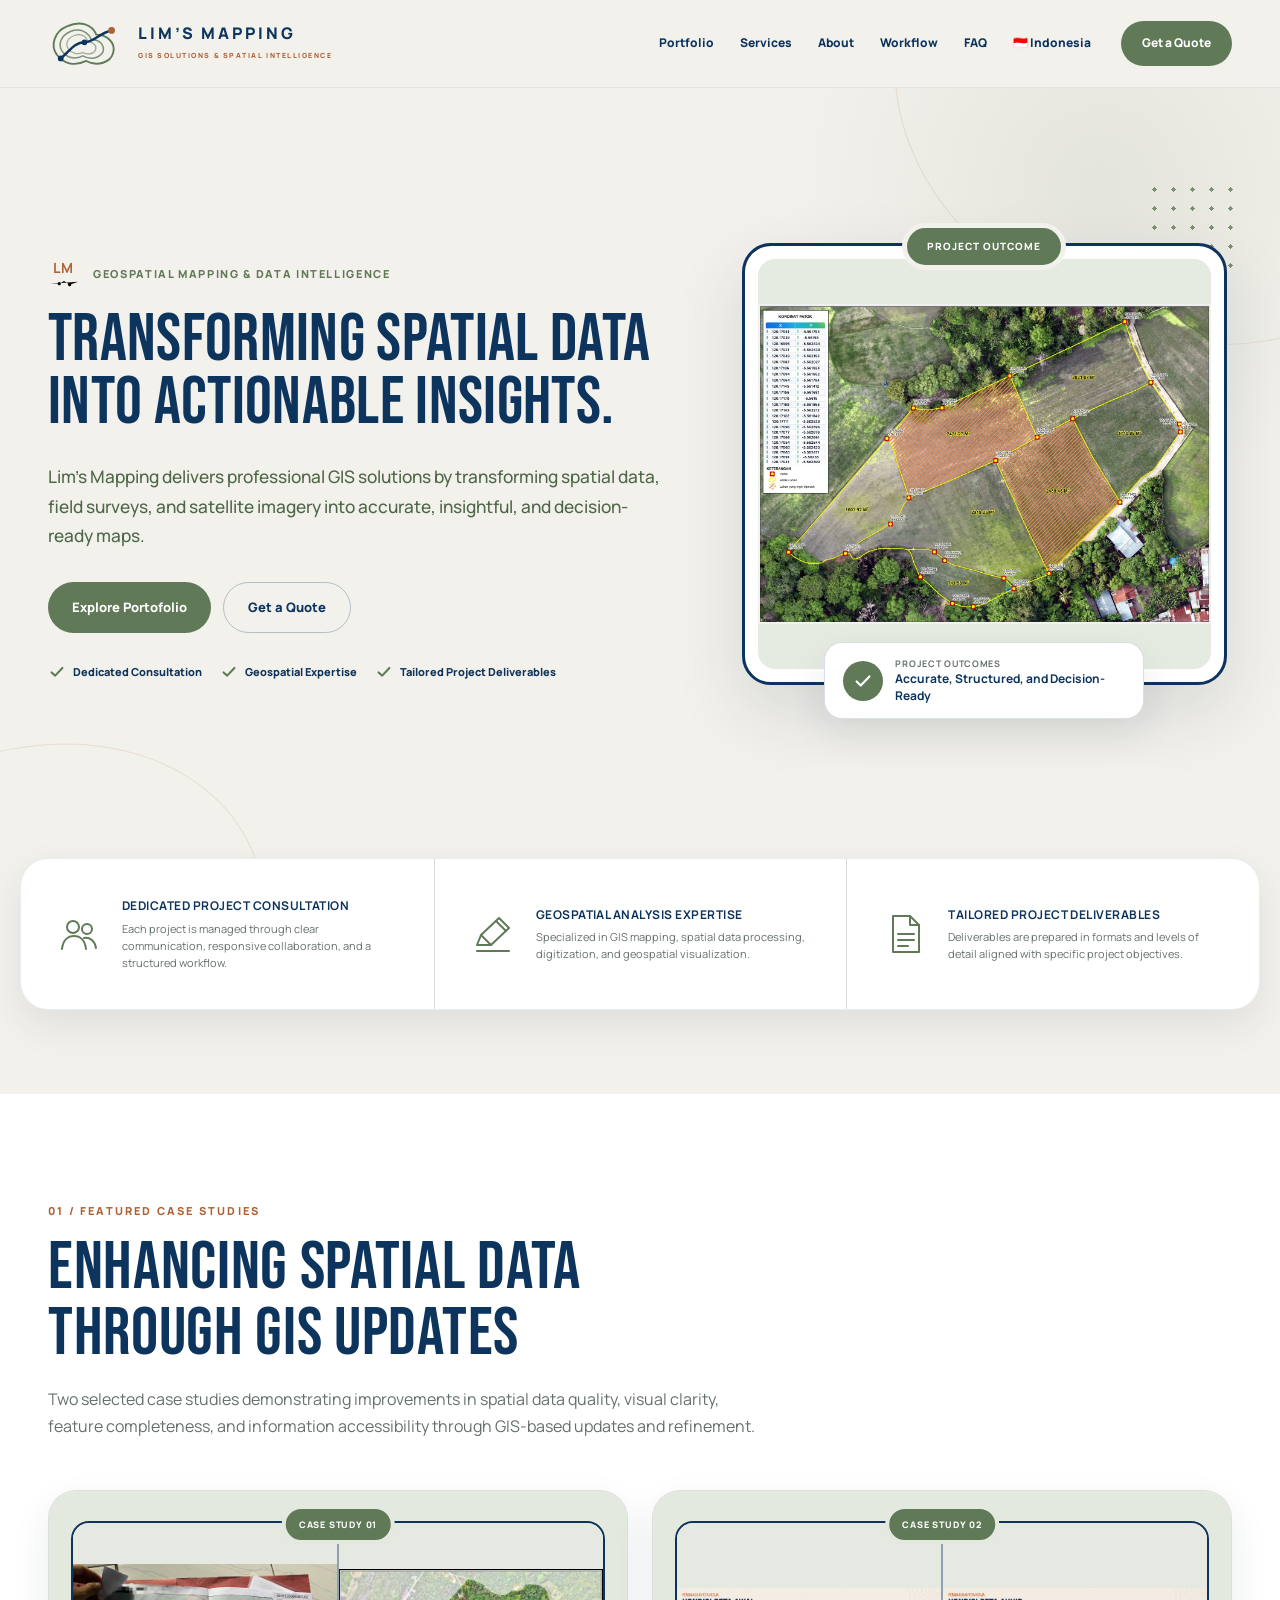
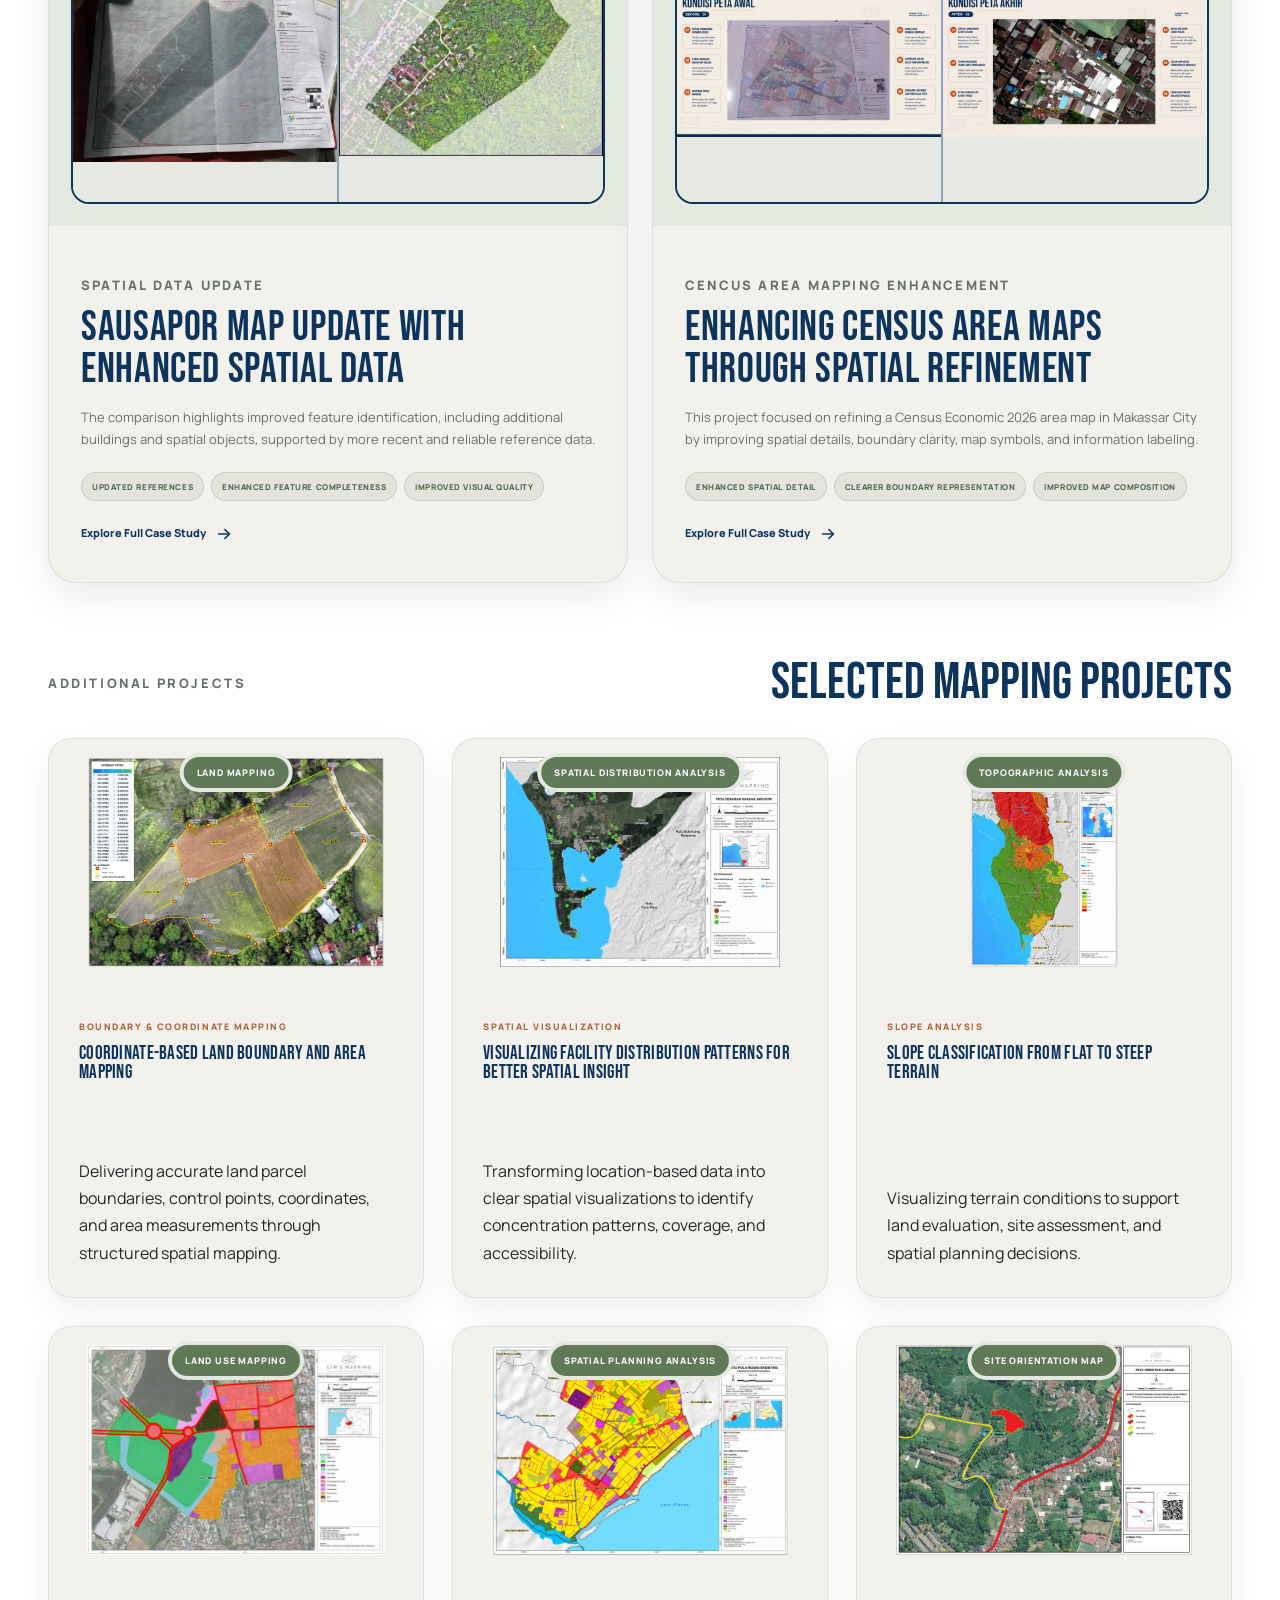
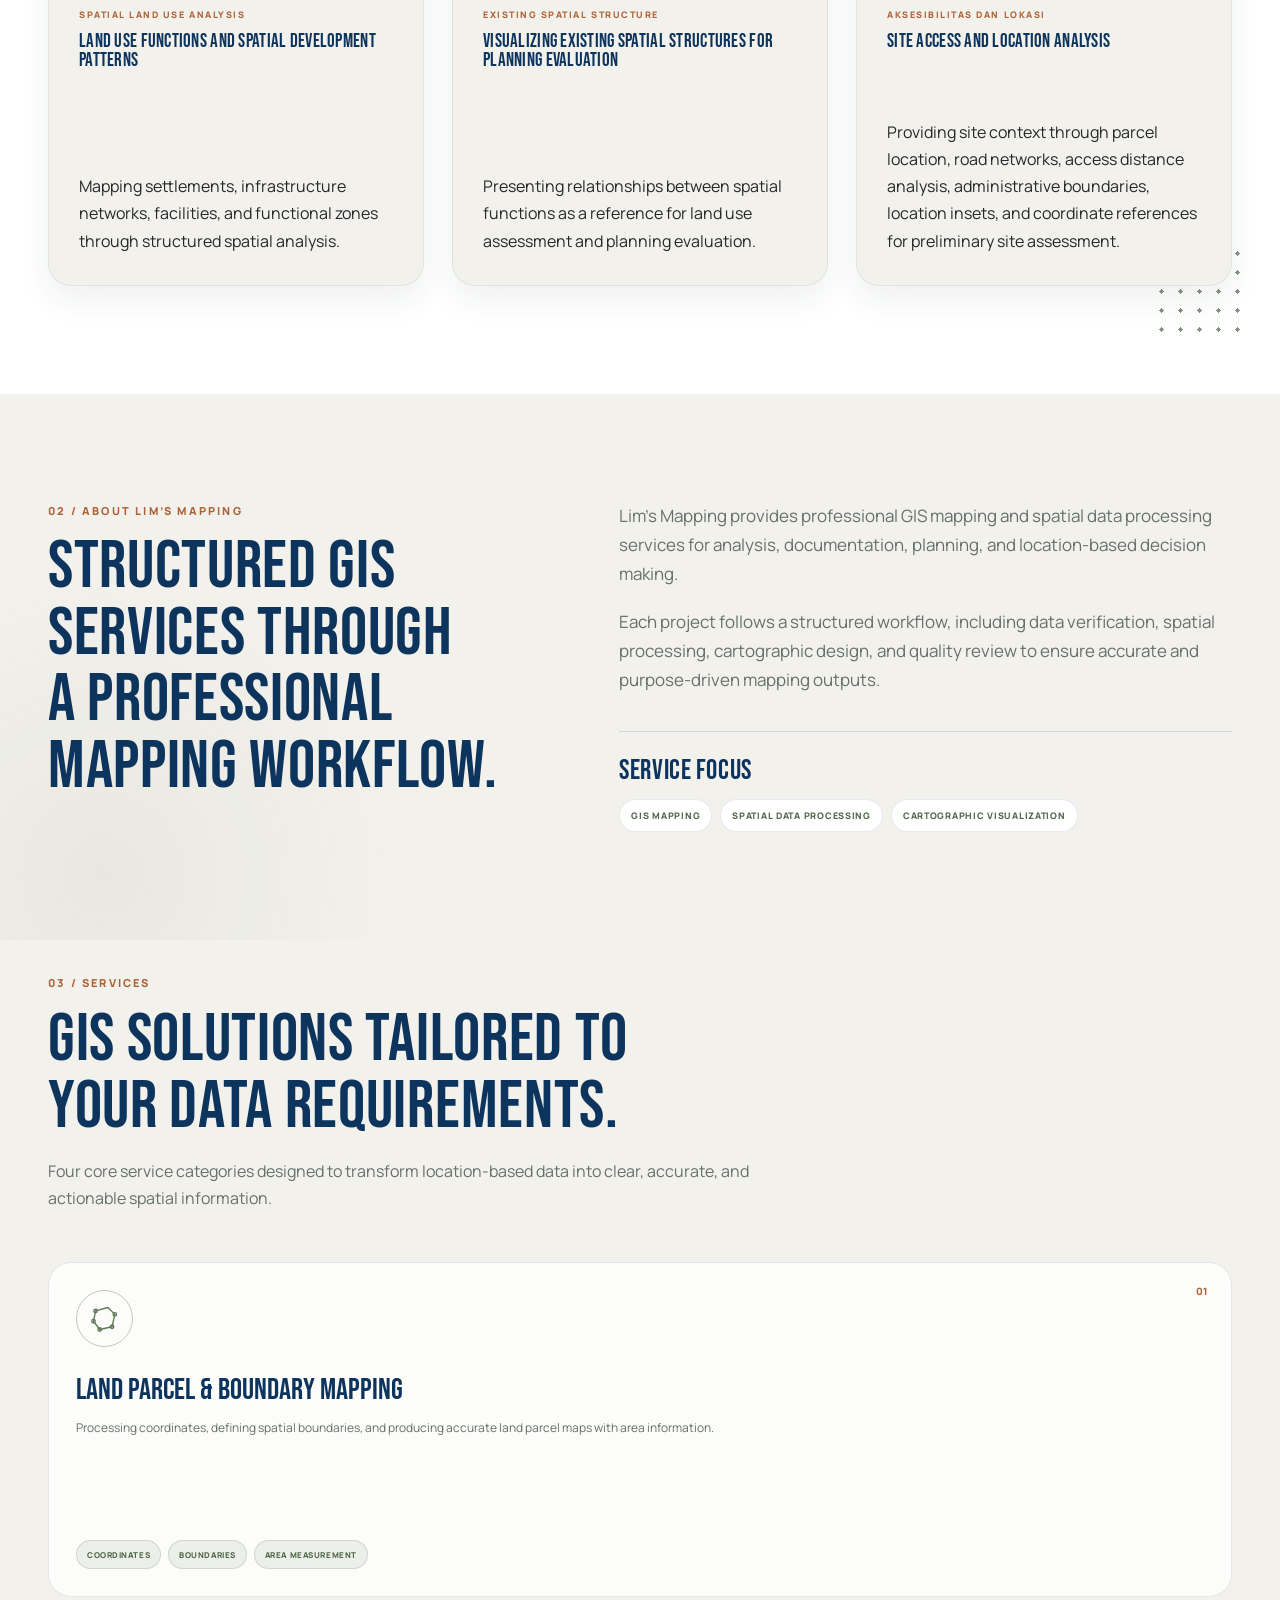
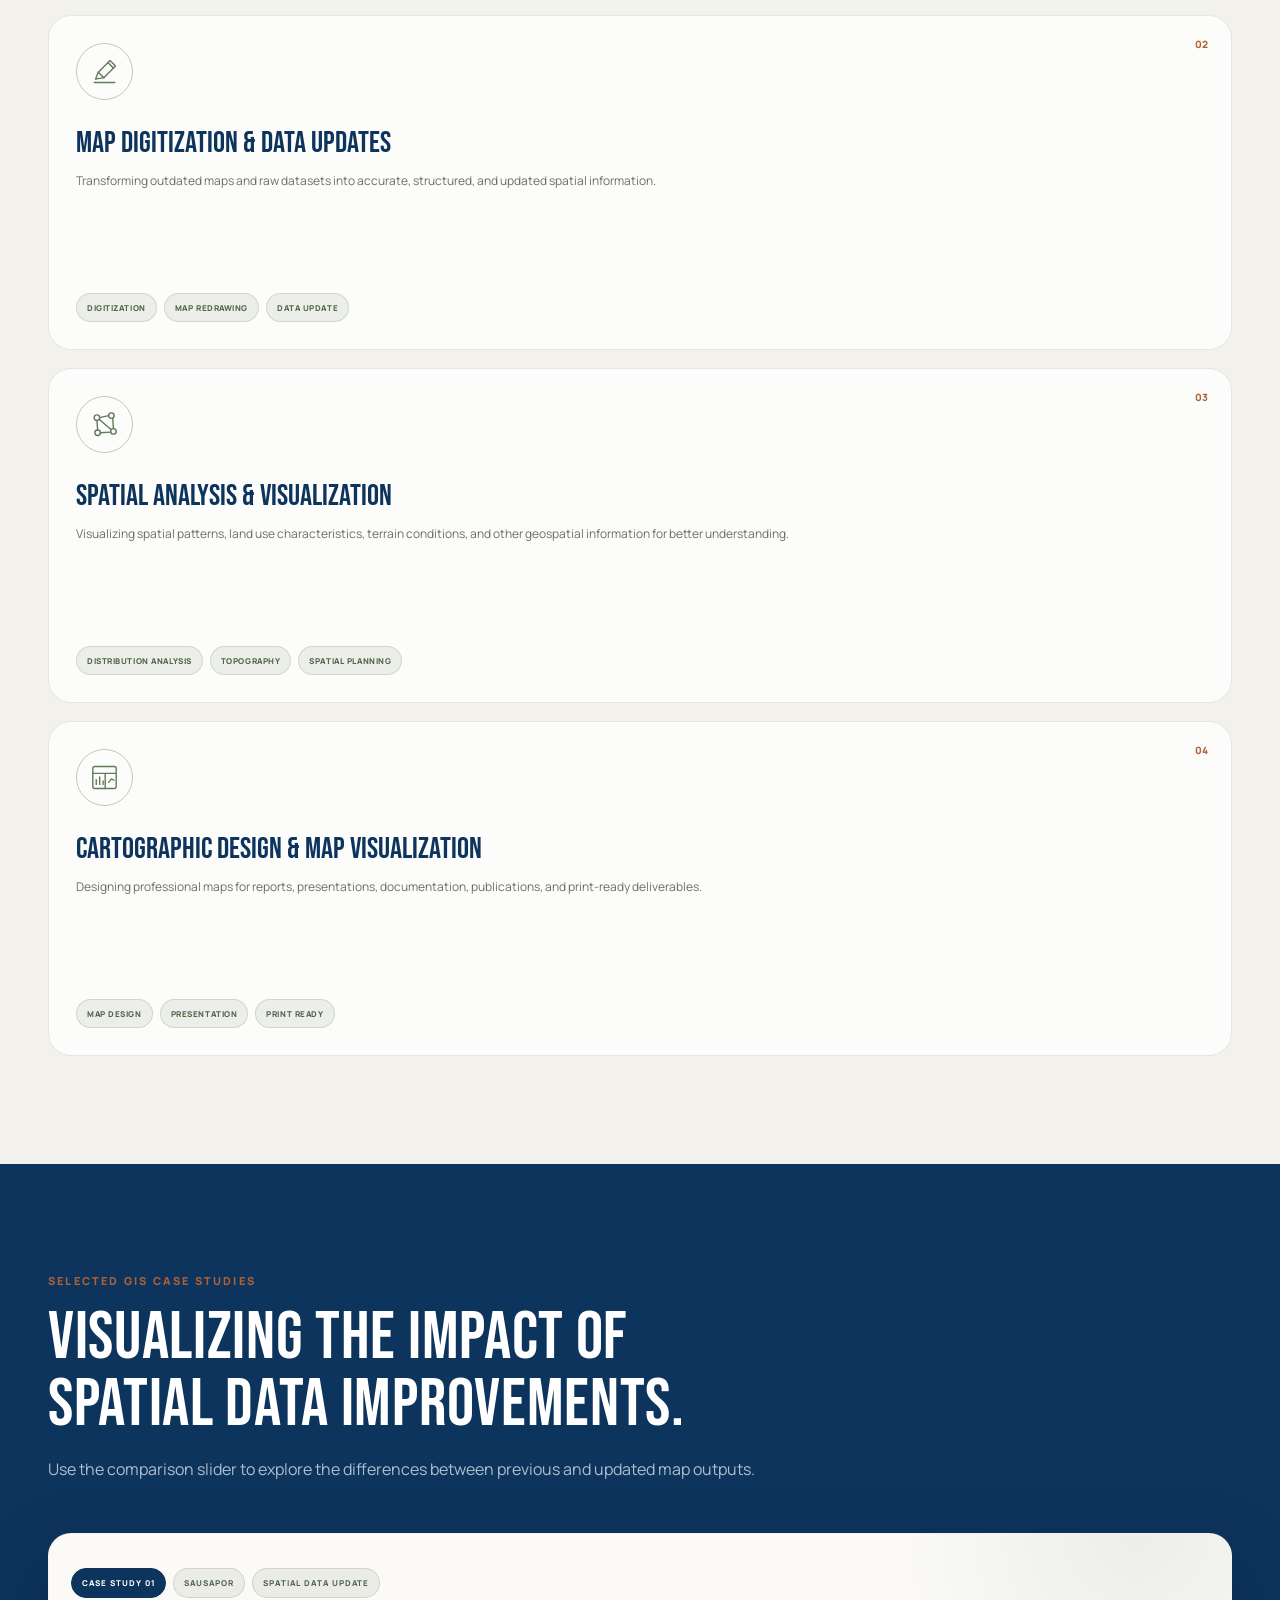
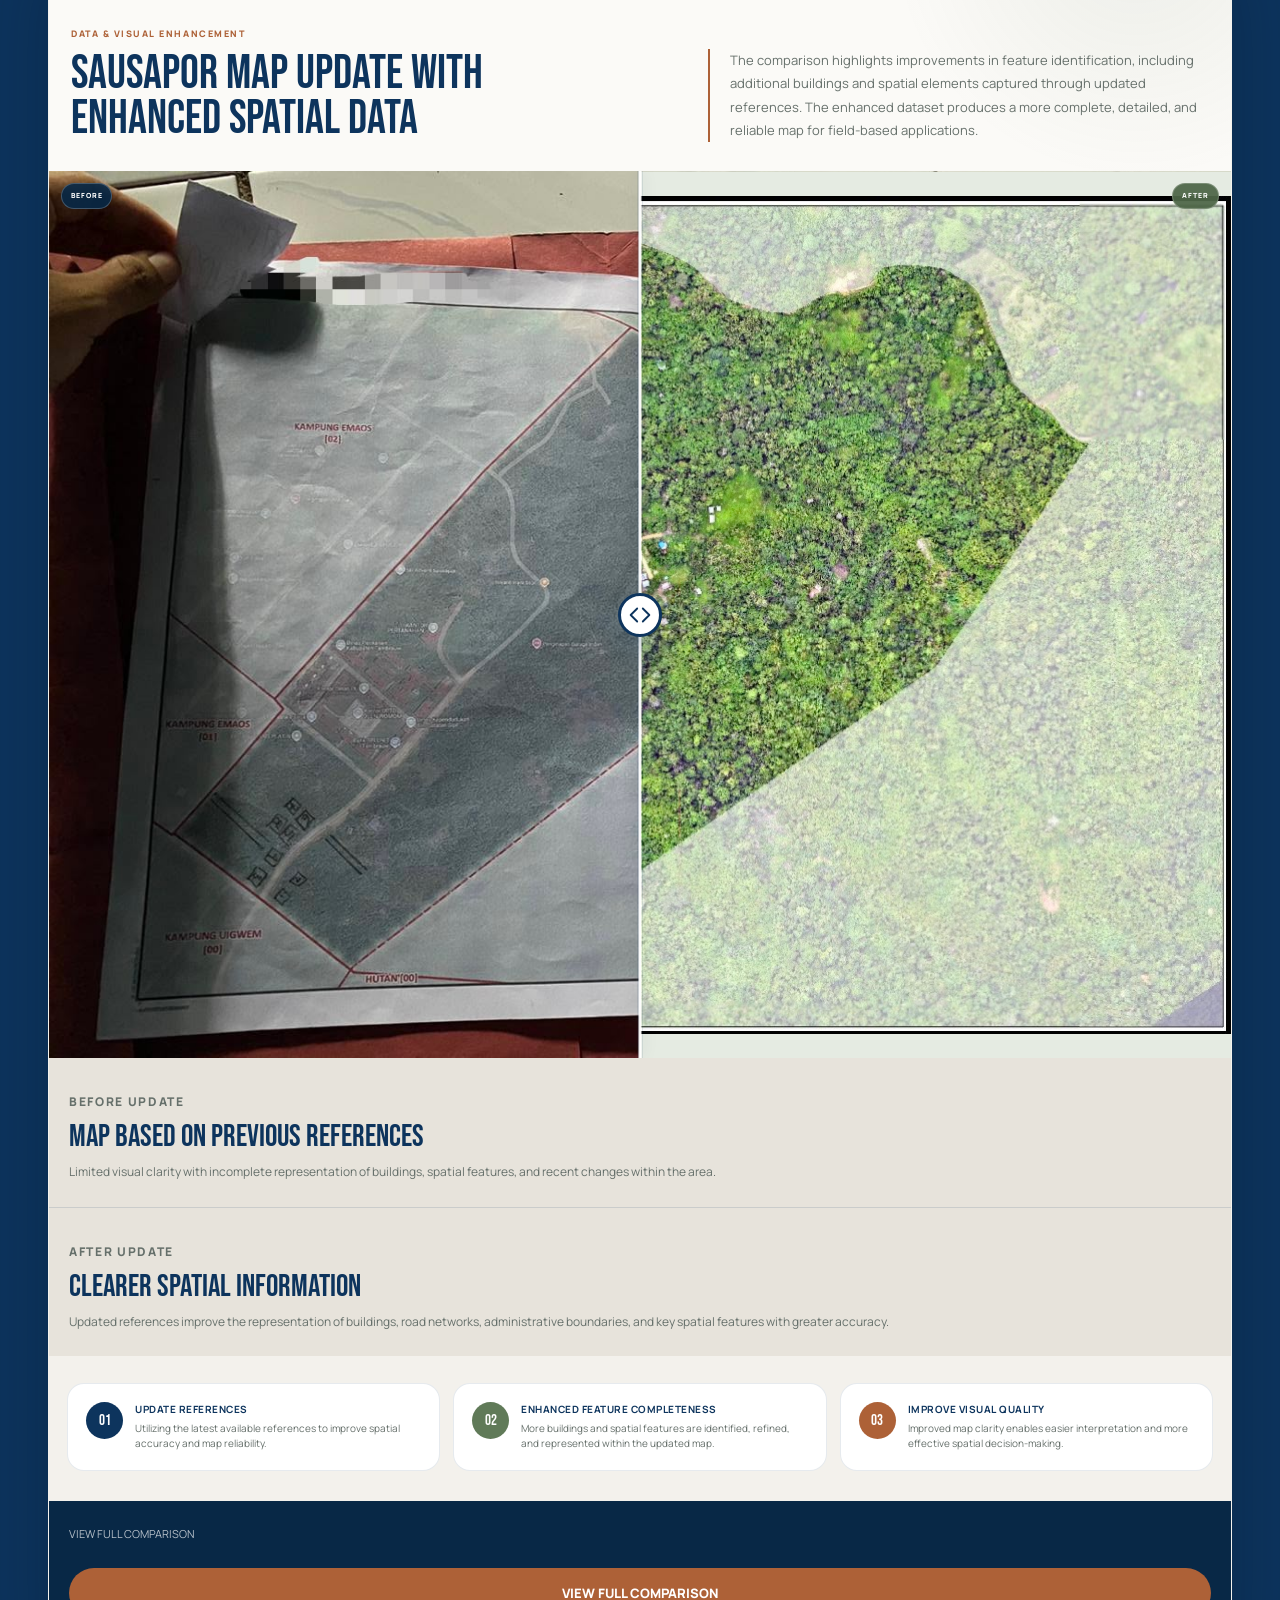
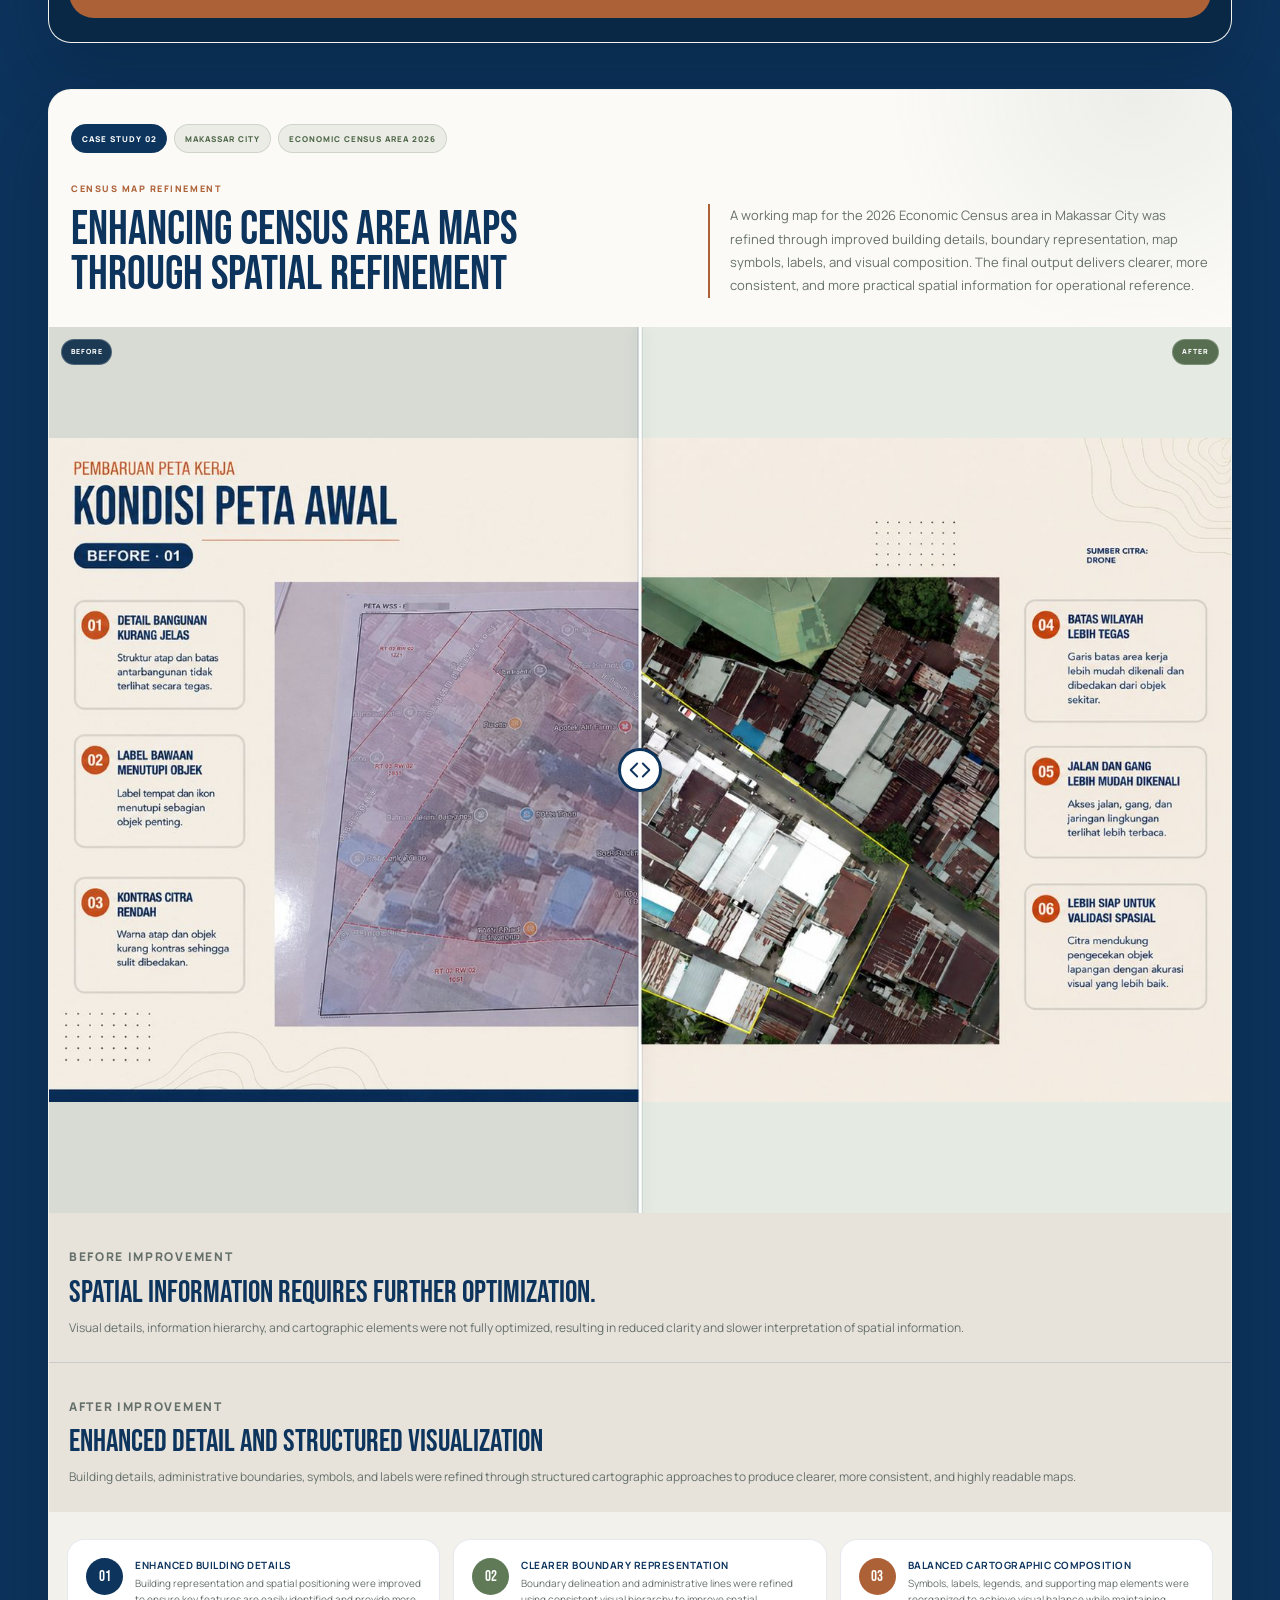
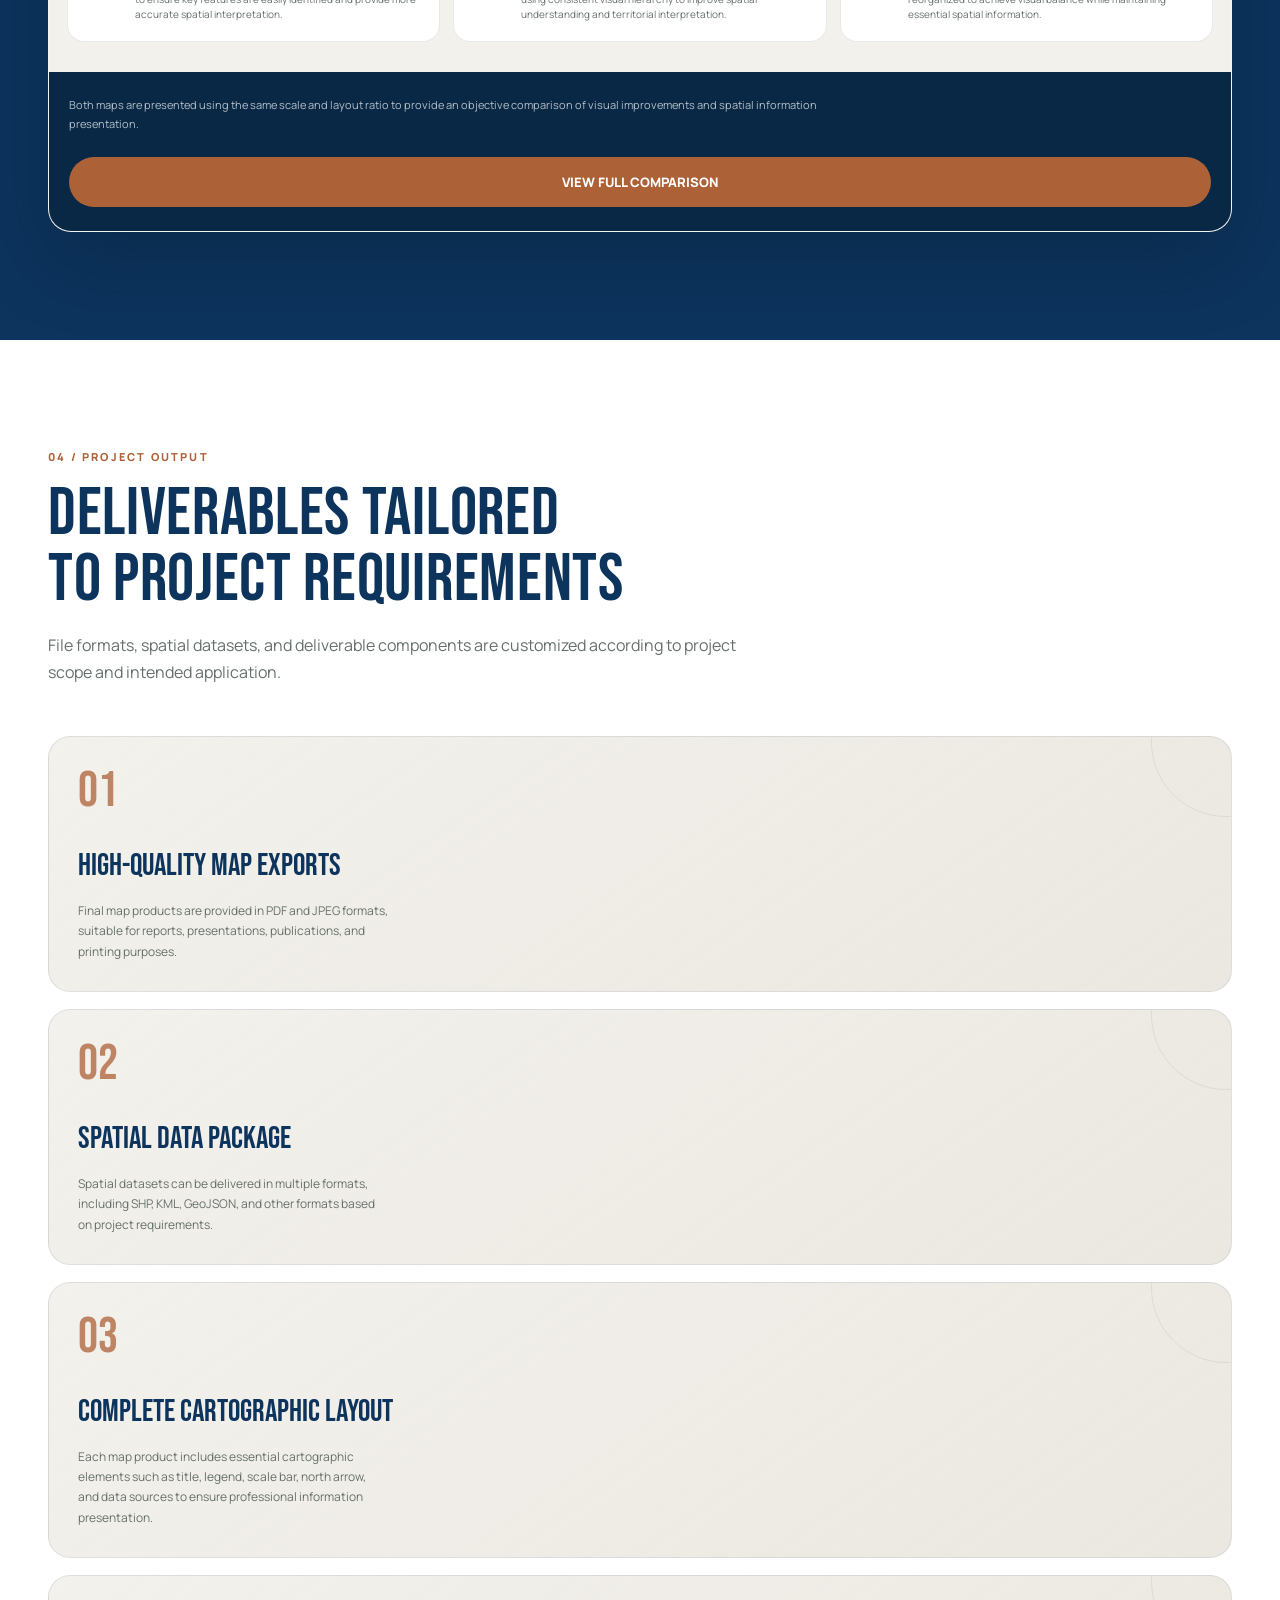
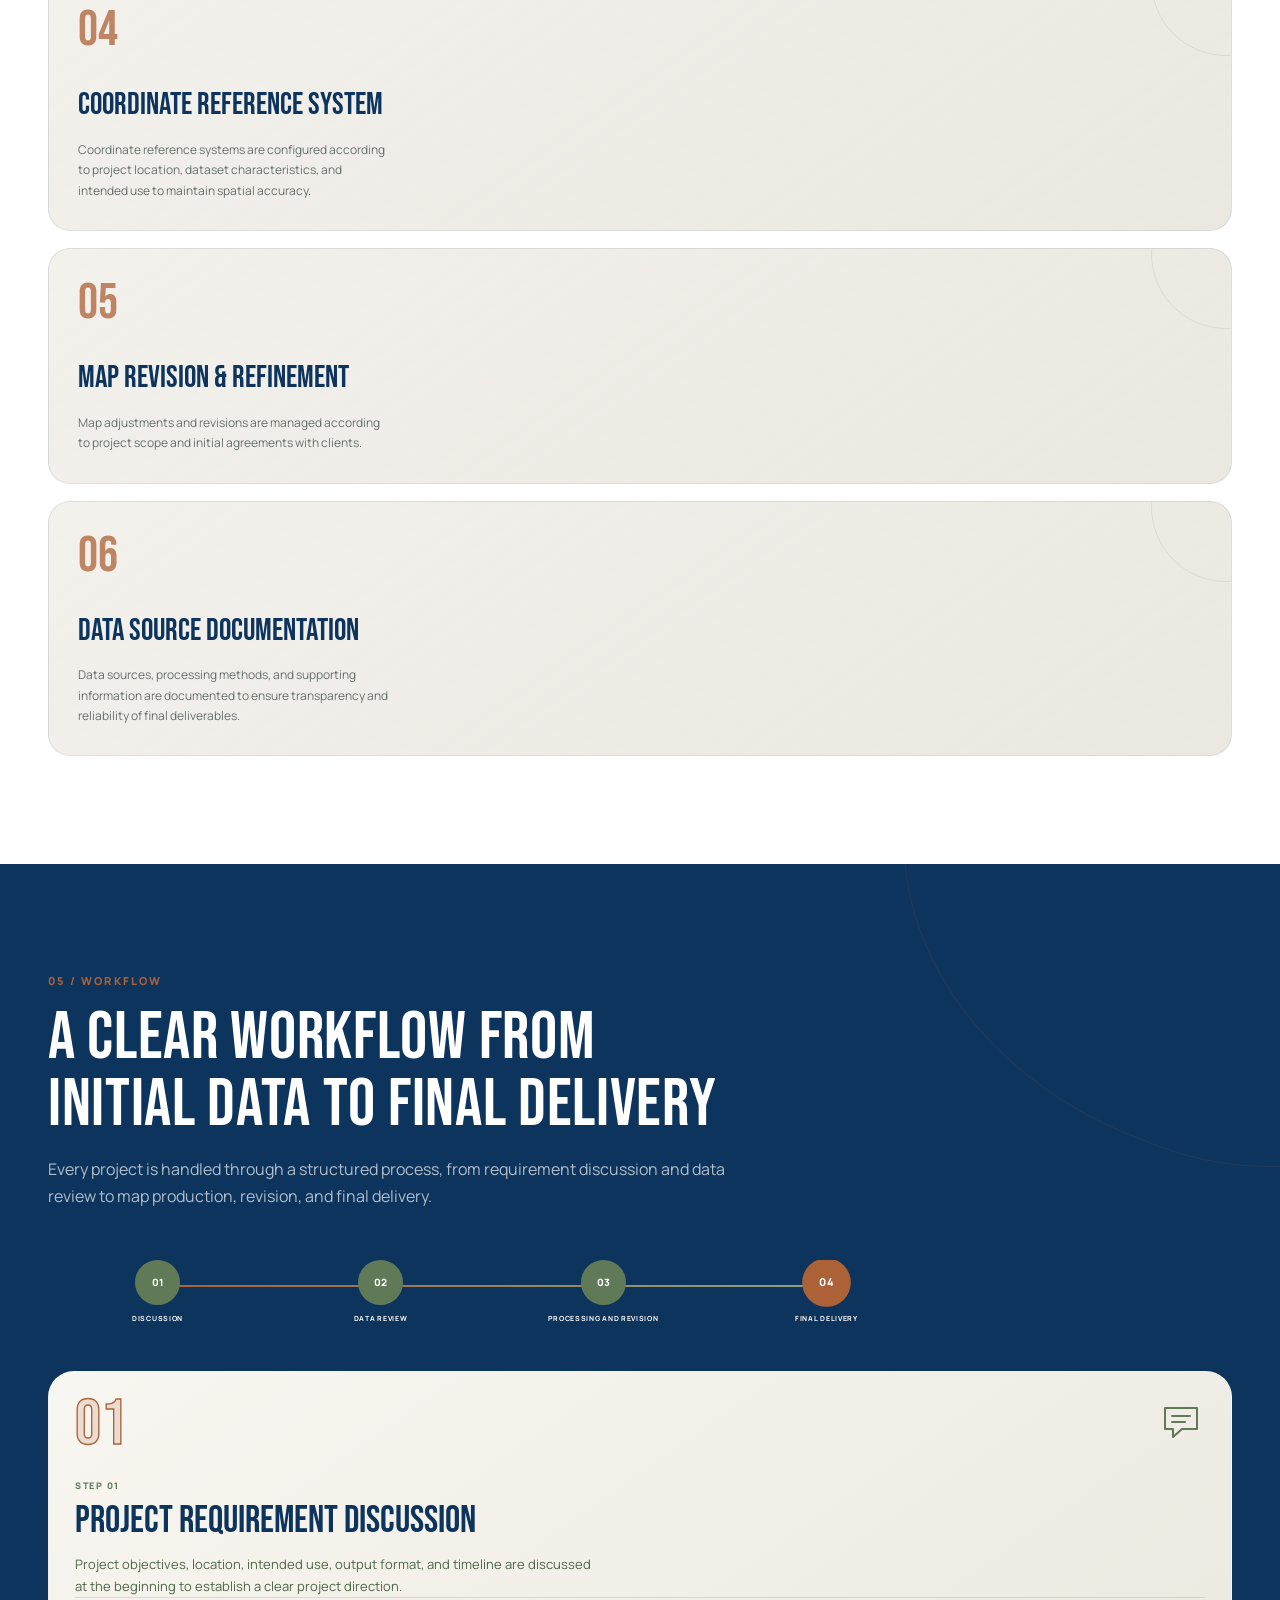
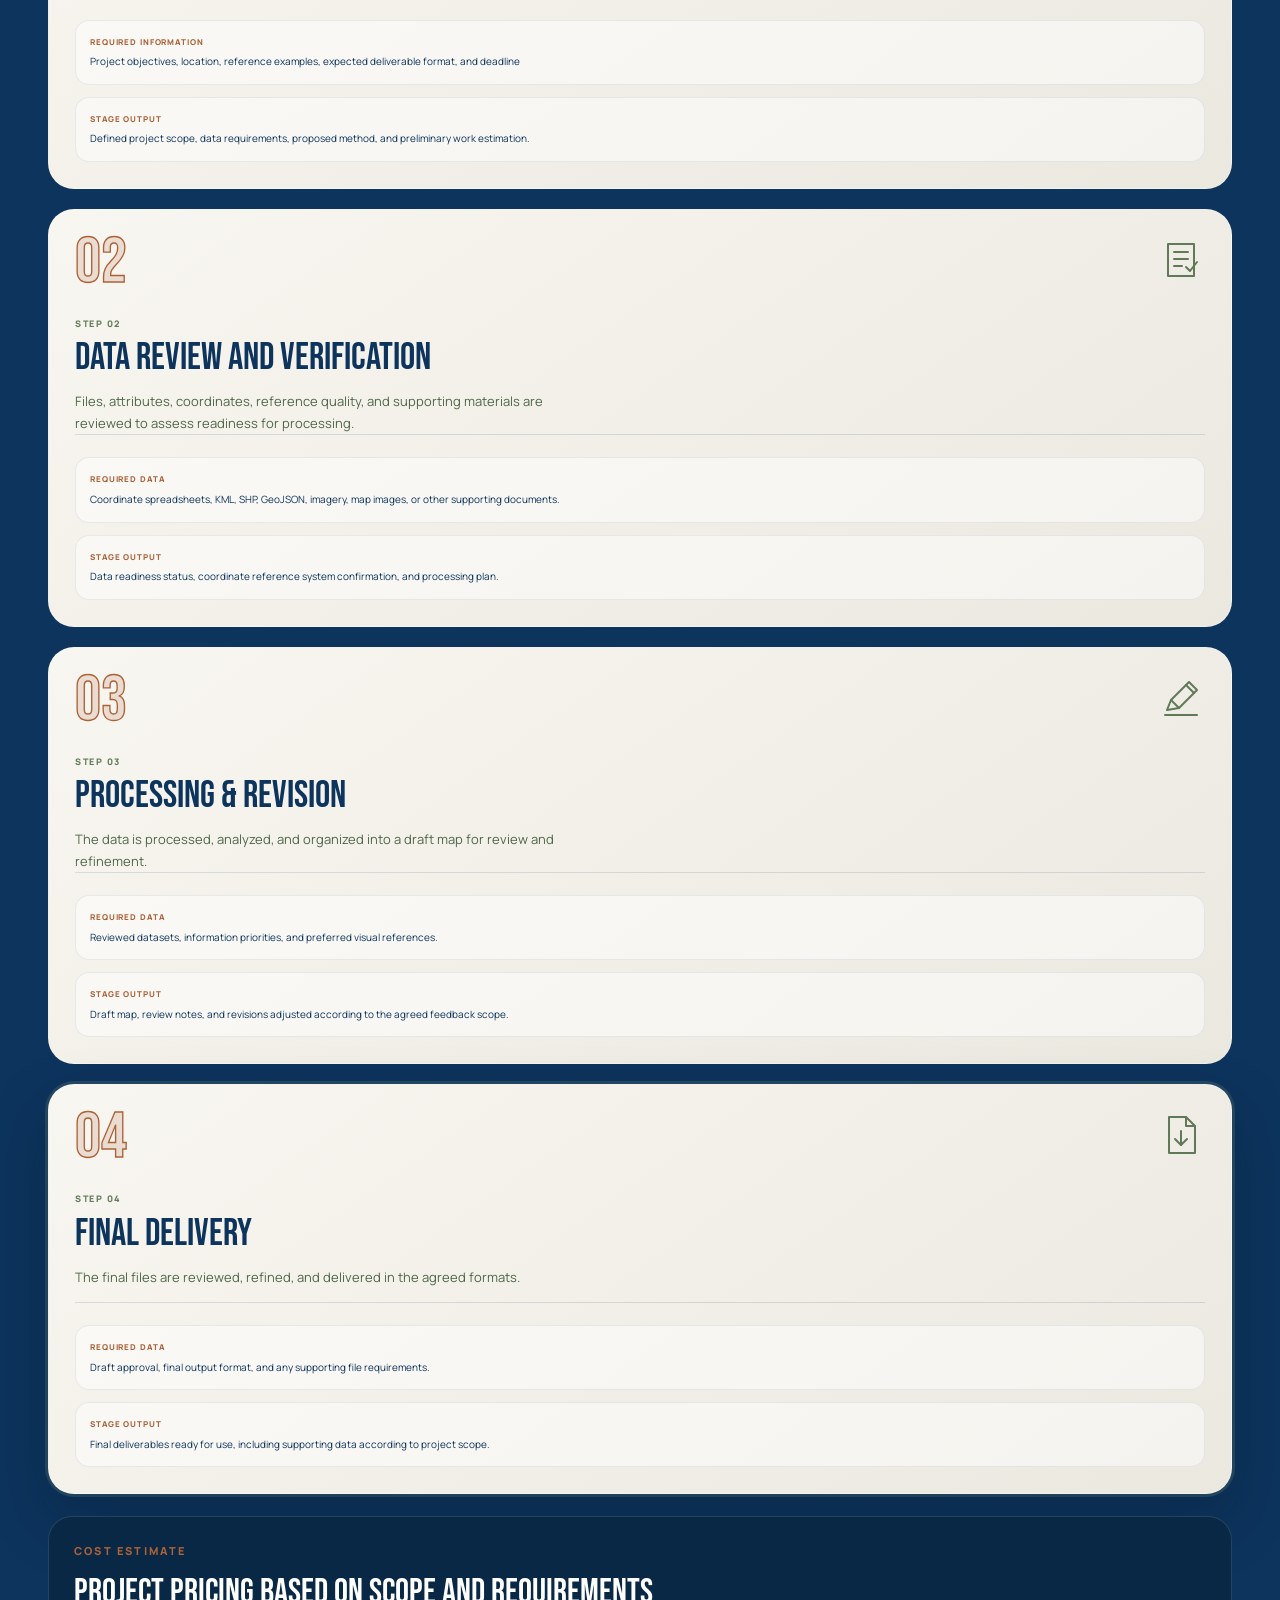
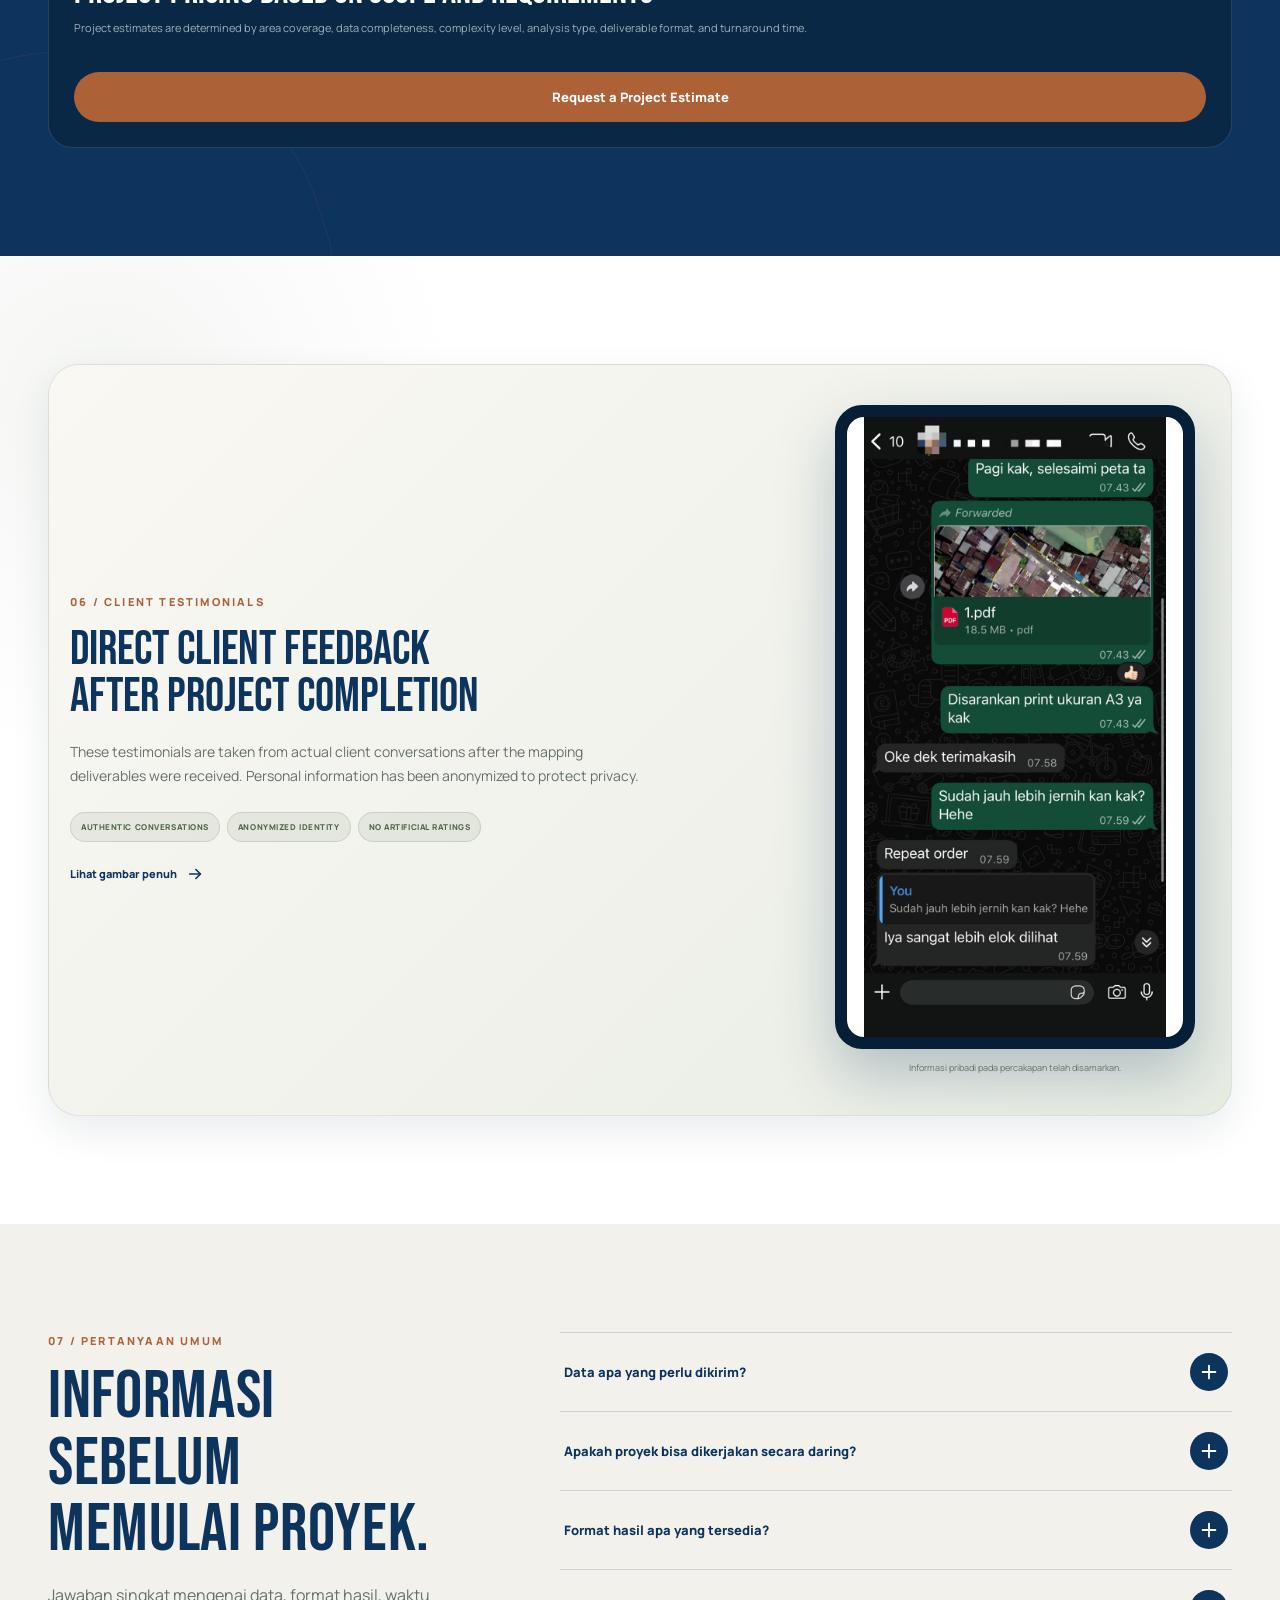
==== commit af96711d: "Translate content from Indonesian to English Updated Indonesian text to English for better accessibi" ====
--- a/index.html
+++ b/index.html
@@ -1336,19 +1336,14 @@
             <div class="shell">
                 <div class="section-heading wide-heading process-heading">
                     <p class="section-label">
-                        05 / Cara Kerja
+                        05 / WORKFLOW
                     </p>
 
-                    <h2>
-                        Proses kerja yang jelas dari data awal hingga
-                        penyerahan hasil.
+                    <h2>A Clear Workflow from Initial Data to Final Delivery
                     </h2>
 
                     <p>
-                        Setiap proyek dikerjakan melalui tahapan yang
-                        terstruktur, mulai dari pembahasan kebutuhan dan
-                        pemeriksaan data hingga penyusunan, peninjauan,
-                        dan penyerahan hasil akhir.
+                        Every project is handled through a structured process, from requirement discussion and data review to map production, revision, and final delivery.
                     </p>
                 </div>
 
@@ -1367,7 +1362,7 @@
                         aria-current="step"
                     >
                         <span>01</span>
-                        <strong>Diskusi</strong>
+                        <strong>Discussion</strong>
                     </button>
 
                     <button
@@ -1376,7 +1371,7 @@
                         data-process-target="process-step-2"
                     >
                         <span>02</span>
-                        <strong>Pemeriksaan</strong>
+                        <strong>Data Review</strong>
                     </button>
 
                     <button
@@ -1385,7 +1380,7 @@
                         data-process-target="process-step-3"
                     >
                         <span>03</span>
-                        <strong>Pengerjaan</strong>
+                        <strong>Processing and Revision</strong>
                     </button>
 
                     <button
@@ -1394,7 +1389,7 @@
                         data-process-target="process-step-4"
                     >
                         <span>04</span>
-                        <strong>Penyerahan</strong>
+                        <strong>Final Delivery</strong>
                     </button>
                 </div>
 
@@ -1420,30 +1415,27 @@
                         </div>
 
                         <p class="process-kicker">
-                            Tahap Pertama
+                            STEP 01
                         </p>
 
-                        <h3>Diskusi Kebutuhan</h3>
+                        <h3>Project Requirement Discussion</h3>
 
                         <p class="process-description">
-                            Tujuan, lokasi proyek, konteks penggunaan,
-                            format hasil, dan tenggat dibahas sejak awal.
+                            Project objectives, location, intended use, output format, and timeline are discussed at the beginning to establish a clear project direction.
                         </p>
 
                         <div class="process-information">
                             <div>
-                                <small>Data yang Dibutuhkan</small>
+                                <small>Required Information</small>
                                 <p>
-                                    Tujuan proyek, lokasi, contoh referensi,
-                                    format hasil, dan tenggat waktu.
+                                    Project objectives, location, reference examples, expected deliverable format, and deadline
                                 </p>
                             </div>
 
                             <div>
-                                <small>Hasil Tahap</small>
+                                <small>Stage Output</small>
                                 <p>
-                                    Ruang lingkup, kebutuhan data, metode,
-                                    serta estimasi pengerjaan awal.
+                                  Defined project scope, data requirements, proposed method, and preliminary work estimation.
                                 </p>
                             </div>
                         </div>
@@ -1472,30 +1464,27 @@
                         </div>
 
                         <p class="process-kicker">
-                            Tahap Kedua
+                           STEP 02
                         </p>
 
-                        <h3>Pemeriksaan Data</h3>
+                        <h3>Data Review and Verification</h3>
 
                         <p class="process-description">
-                            File, atribut, koordinat, kualitas referensi,
-                            dan kebutuhan pelengkap diperiksa.
+                       Files, attributes, coordinates, reference quality, and supporting materials are reviewed to assess readiness for processing.
                         </p>
 
                         <div class="process-information">
                             <div>
-                                <small>Data yang Dibutuhkan</small>
+                                <small>Required Data</small>
                                 <p>
-                                    Excel koordinat, KML, SHP, GeoJSON,
-                                    citra, gambar peta, atau dokumen pendukung.
+                                    Coordinate spreadsheets, KML, SHP, GeoJSON, imagery, map images, or other supporting documents.
                                 </p>
                             </div>
 
                             <div>
-                                <small>Hasil Tahap</small>
+                                <small>Stage Output</small>
                                 <p>
-                                    Status kelengkapan data, sistem koordinat,
-                                    dan rencana pengolahan.
+                                   Data readiness status, coordinate reference system confirmation, and processing plan.
                                 </p>
                             </div>
                         </div>
@@ -1523,30 +1512,27 @@
                         </div>
 
                         <p class="process-kicker">
-                            Tahap Ketiga
+                            STEP 03
                         </p>
 
-                        <h3>Pengerjaan dan Revisi</h3>
+                        <h3>Processing & Revision</h3>
 
                         <p class="process-description">
-                            Data diolah, dianalisis, dan disusun menjadi
-                            draft peta untuk diperiksa.
+                            The data is processed, analyzed, and organized into a draft map for review and refinement.
                         </p>
 
                         <div class="process-information">
                             <div>
-                                <small>Data yang Dibutuhkan</small>
+                                <small>Required Data</small>
                                 <p>
-                                    Data yang telah diperiksa, prioritas
-                                    informasi, dan referensi tampilan.
+                                   Reviewed datasets, information priorities, and preferred visual references.
                                 </p>
                             </div>
 
                             <div>
-                                <small>Hasil Tahap</small>
+                                <small>Stage Output</small>
                                 <p>
-                                    Draft peta, catatan pemeriksaan,
-                                    dan penyesuaian sesuai kesepakatan revisi.
+                                    Draft map, review notes, and revisions adjusted according to the agreed feedback scope.
                                 </p>
                             </div>
                         </div>
@@ -1574,30 +1560,27 @@
                         </div>
 
                         <p class="process-kicker">
-                            Tahap Keempat
+                            STEP 04
                         </p>
 
-                        <h3>Penyerahan Hasil</h3>
+                        <h3>Final Delivery</h3>
 
                         <p class="process-description">
-                            File akhir diperiksa, dirapikan, lalu dikirim
-                            dalam format yang disepakati.
+                           The final files are reviewed, refined, and delivered in the agreed formats.
                         </p>
 
                         <div class="process-information">
                             <div>
-                                <small>Data yang Dibutuhkan</small>
+                                <small>Required Data</small>
                                 <p>
-                                    Persetujuan draft, format akhir,
-                                    dan kebutuhan file pendukung.
+                                   Draft approval, final output format, and any supporting file requirements.
                                 </p>
                             </div>
 
                             <div>
-                                <small>Hasil Tahap</small>
+                                <small>Stage Output</small>
                                 <p>
-                                    File final yang siap digunakan beserta
-                                    data pendukung sesuai ruang lingkup.
+                                   Final deliverables ready for use, including supporting data according to project scope.
                                 </p>
                             </div>
                         </div>
@@ -1607,17 +1590,15 @@
                 <aside class="pricing-panel">
                     <div>
                         <p class="section-label">
-                            Estimasi Biaya
+                            COST ESTIMATE
                         </p>
 
                         <h3>
-                            Biaya mengikuti kebutuhan proyek.
+                            Project Pricing Based on Scope and Requirements
                         </h3>
 
                         <p>
-                            Estimasi dipengaruhi luas wilayah, kelengkapan
-                            data, tingkat kerumitan, jenis analisis,
-                            format hasil, dan tenggat waktu.
+                          Project estimates are determined by area coverage, data completeness, complexity level, analysis type, deliverable format, and turnaround time.
                         </p>
                     </div>
 
@@ -1627,7 +1608,7 @@
                         target="_blank"
                         rel="noopener noreferrer"
                     >
-                        Minta Estimasi Proyek
+                        Request a Project Estimate
                     </a>
                 </aside>
             </div>
@@ -1641,23 +1622,21 @@
                 <div class="testimonial-panel">
                     <div class="testimonial-copy">
                         <p class="section-label">
-                            06 / Testimoni Klien
+                            06 / CLIENT TESTIMONIALS
                         </p>
 
                         <h2>
-                            Tanggapan langsung setelah proyek selesai.
+                           Direct Client Feedback After Project Completion
                         </h2>
 
                         <p>
-                            Testimoni berasal dari percakapan asli setelah
-                            hasil pemetaan diterima. Informasi pribadi
-                            disamarkan untuk menjaga privasi.
+                            These testimonials are taken from actual client conversations after the mapping deliverables were received. Personal information has been anonymized to protect privacy.
                         </p>
 
                         <div class="testimonial-facts">
-                            <span>Percakapan Asli</span>
-                            <span>Identitas Disamarkan</span>
-                            <span>Tanpa Rating Buatan</span>
+                            <span>Authentic Conversations</span>
+                            <span>Anonymized Identity</span>
+                            <span>No Artificial Ratings</span>
                         </div>
 
                         <a
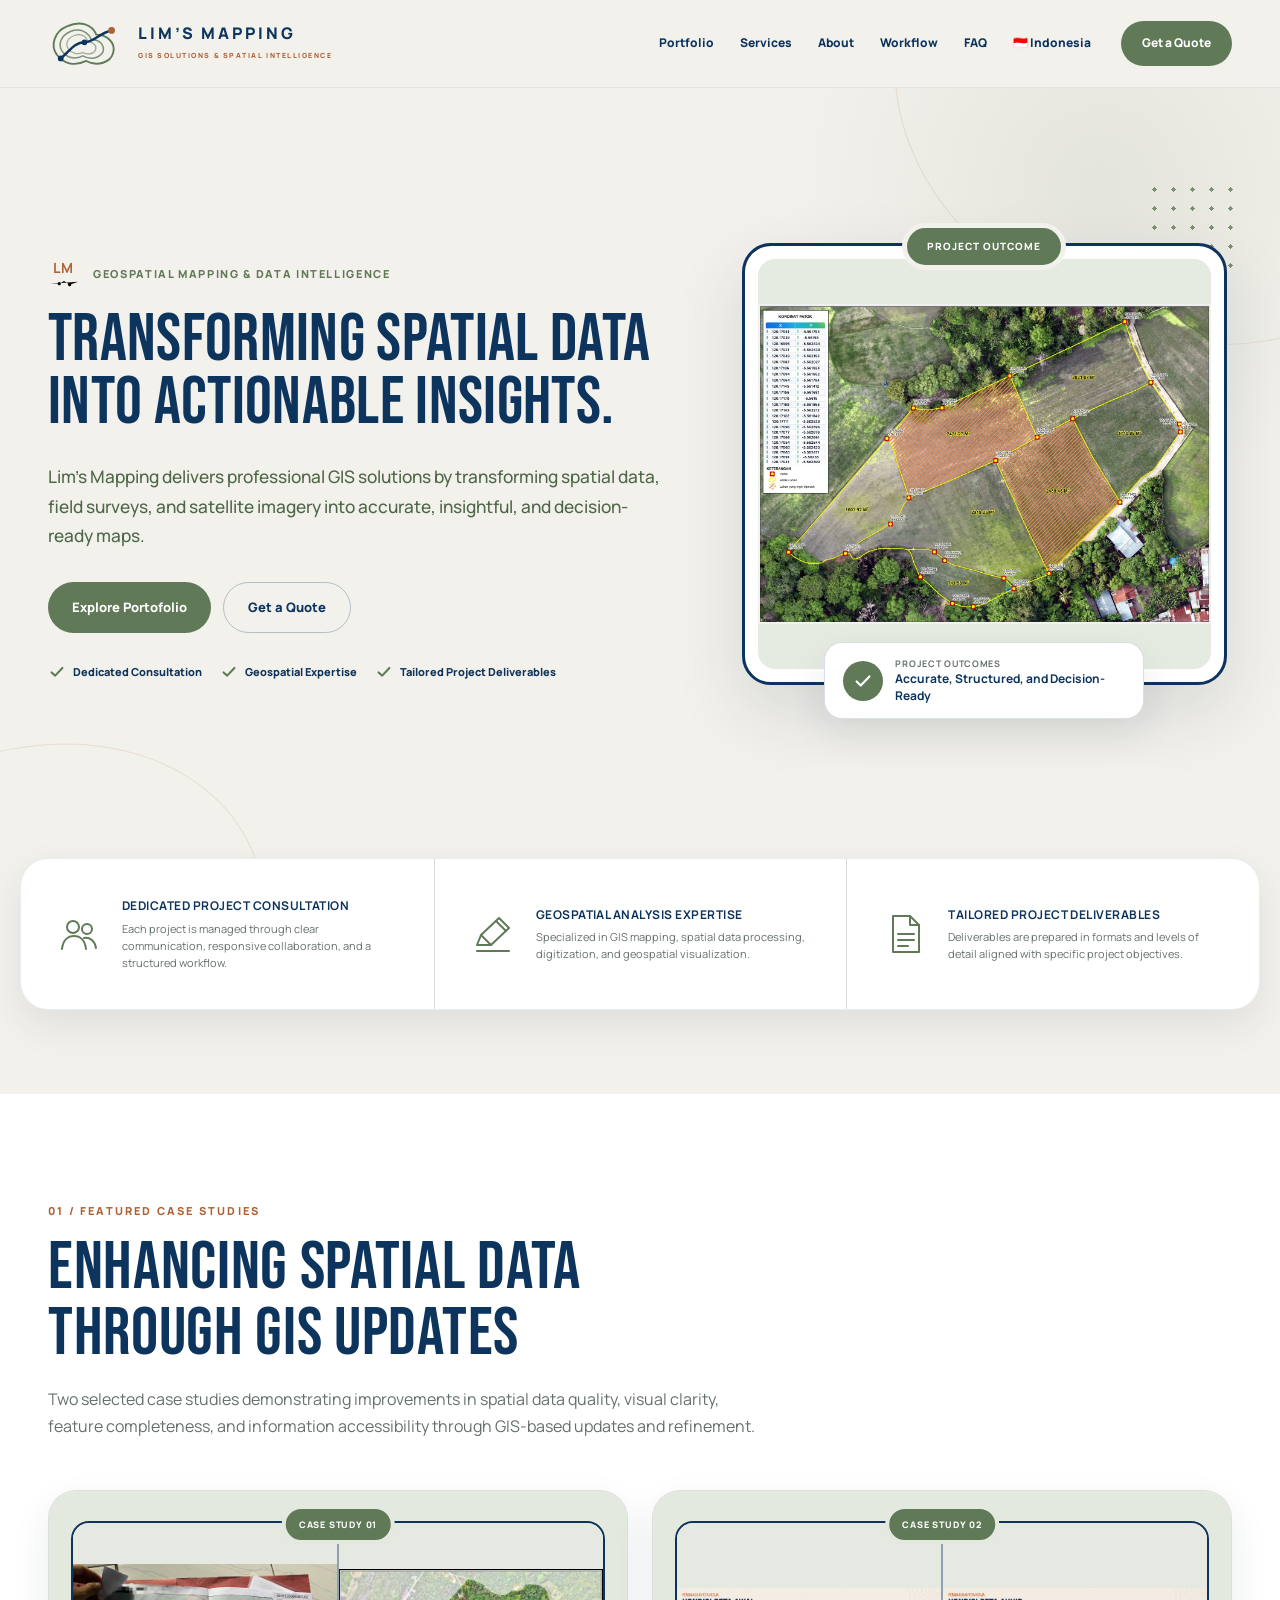
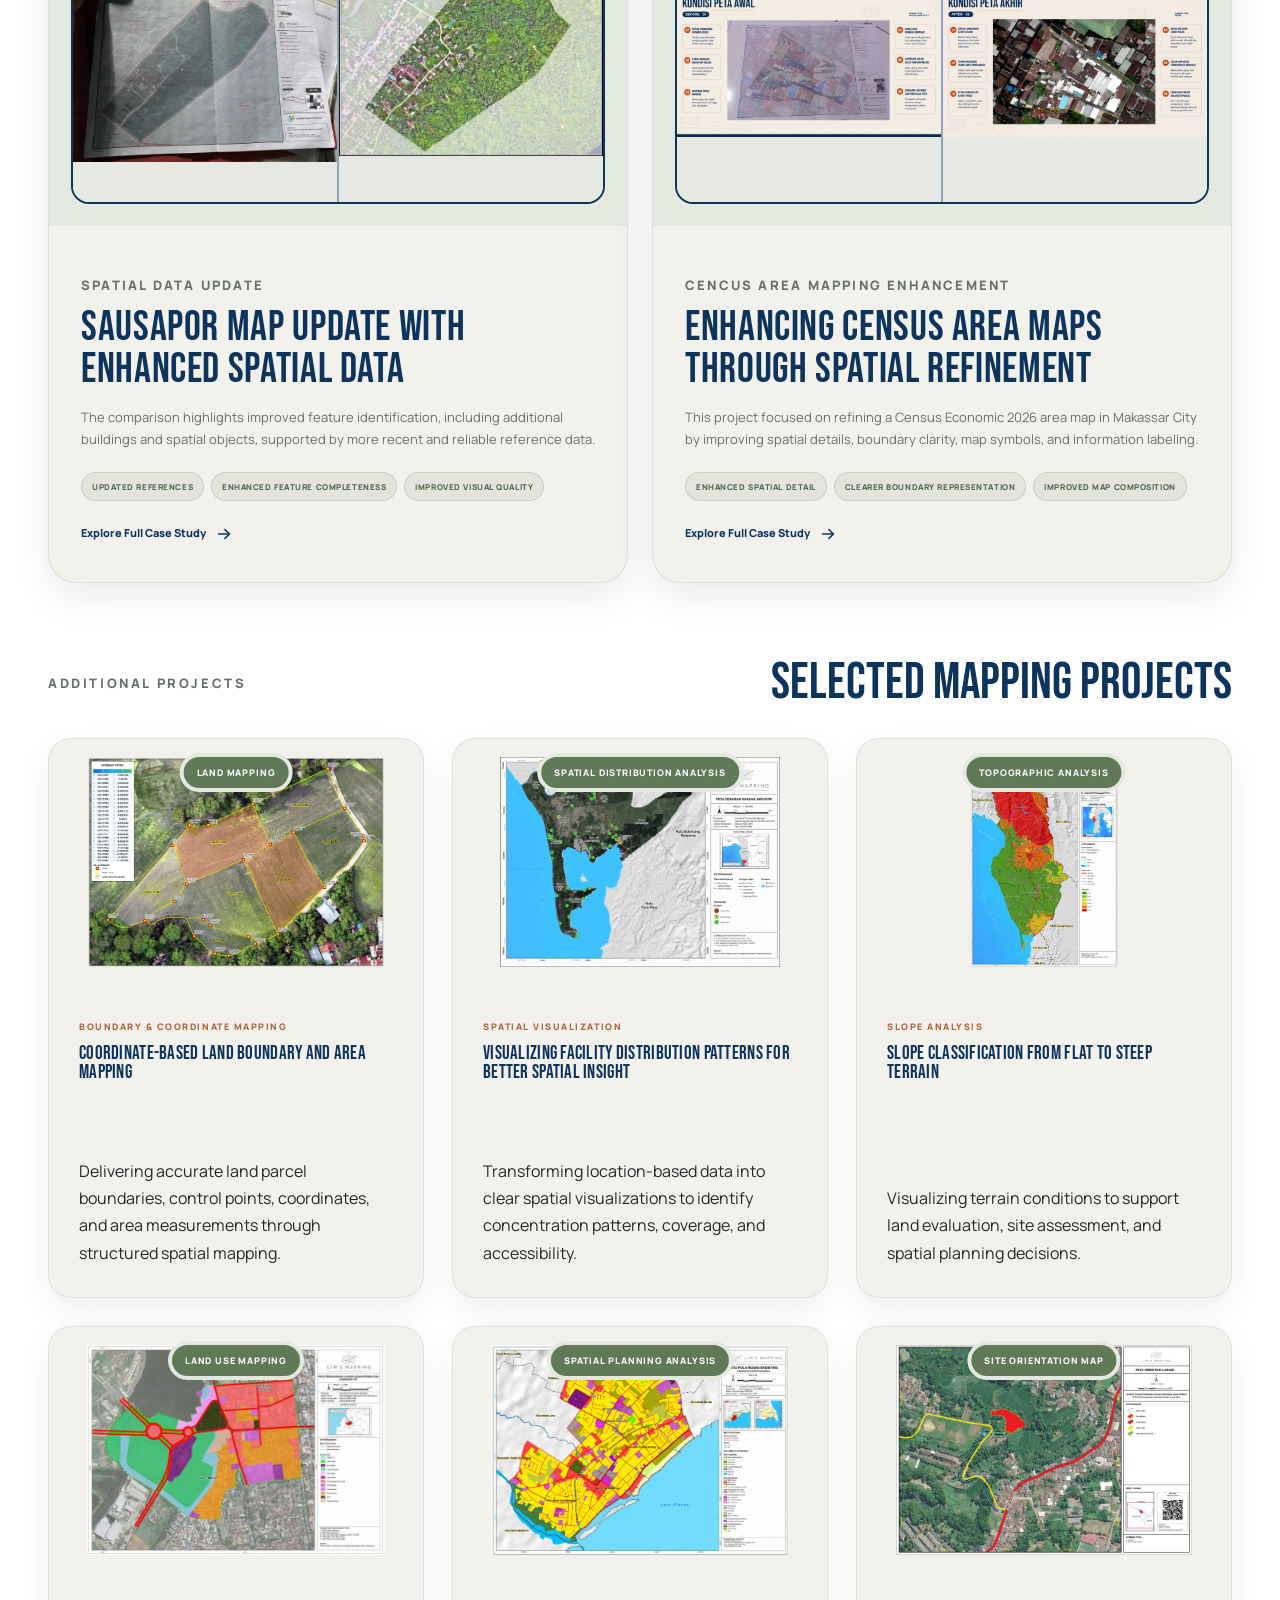
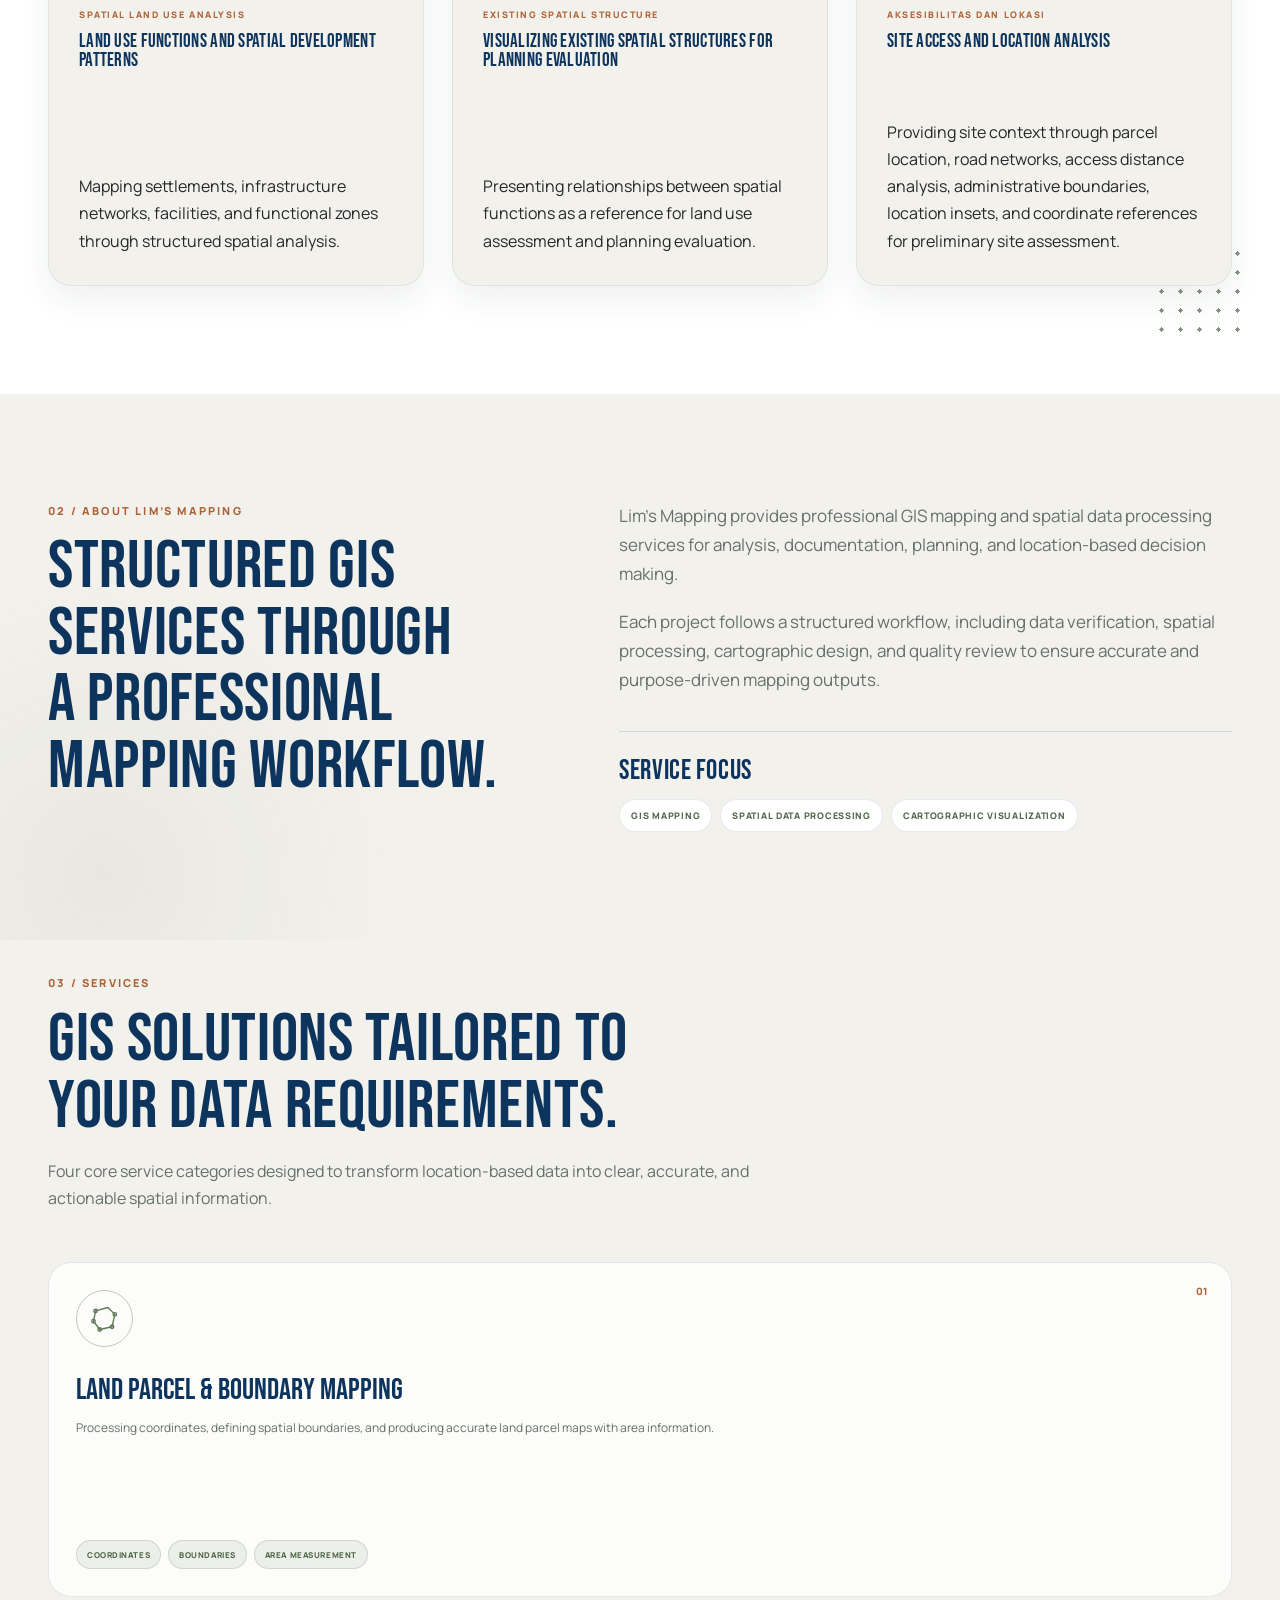
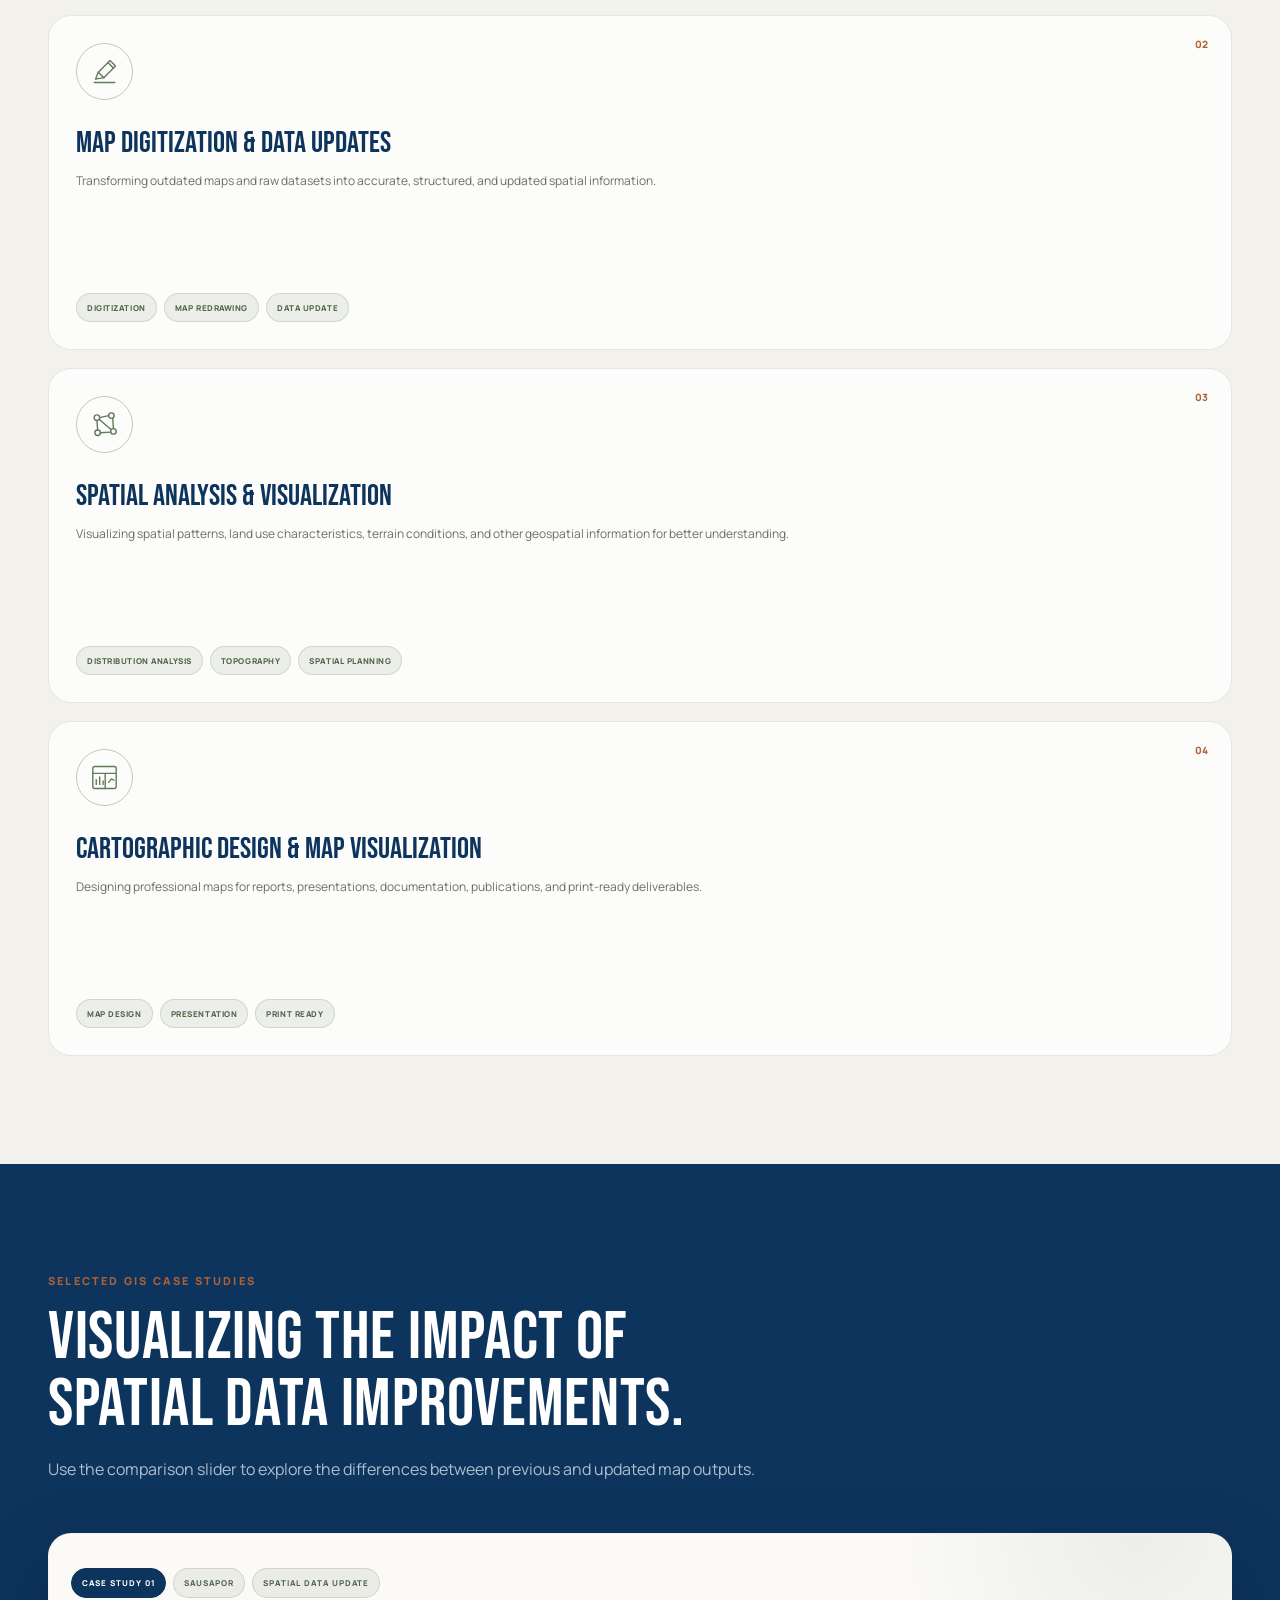
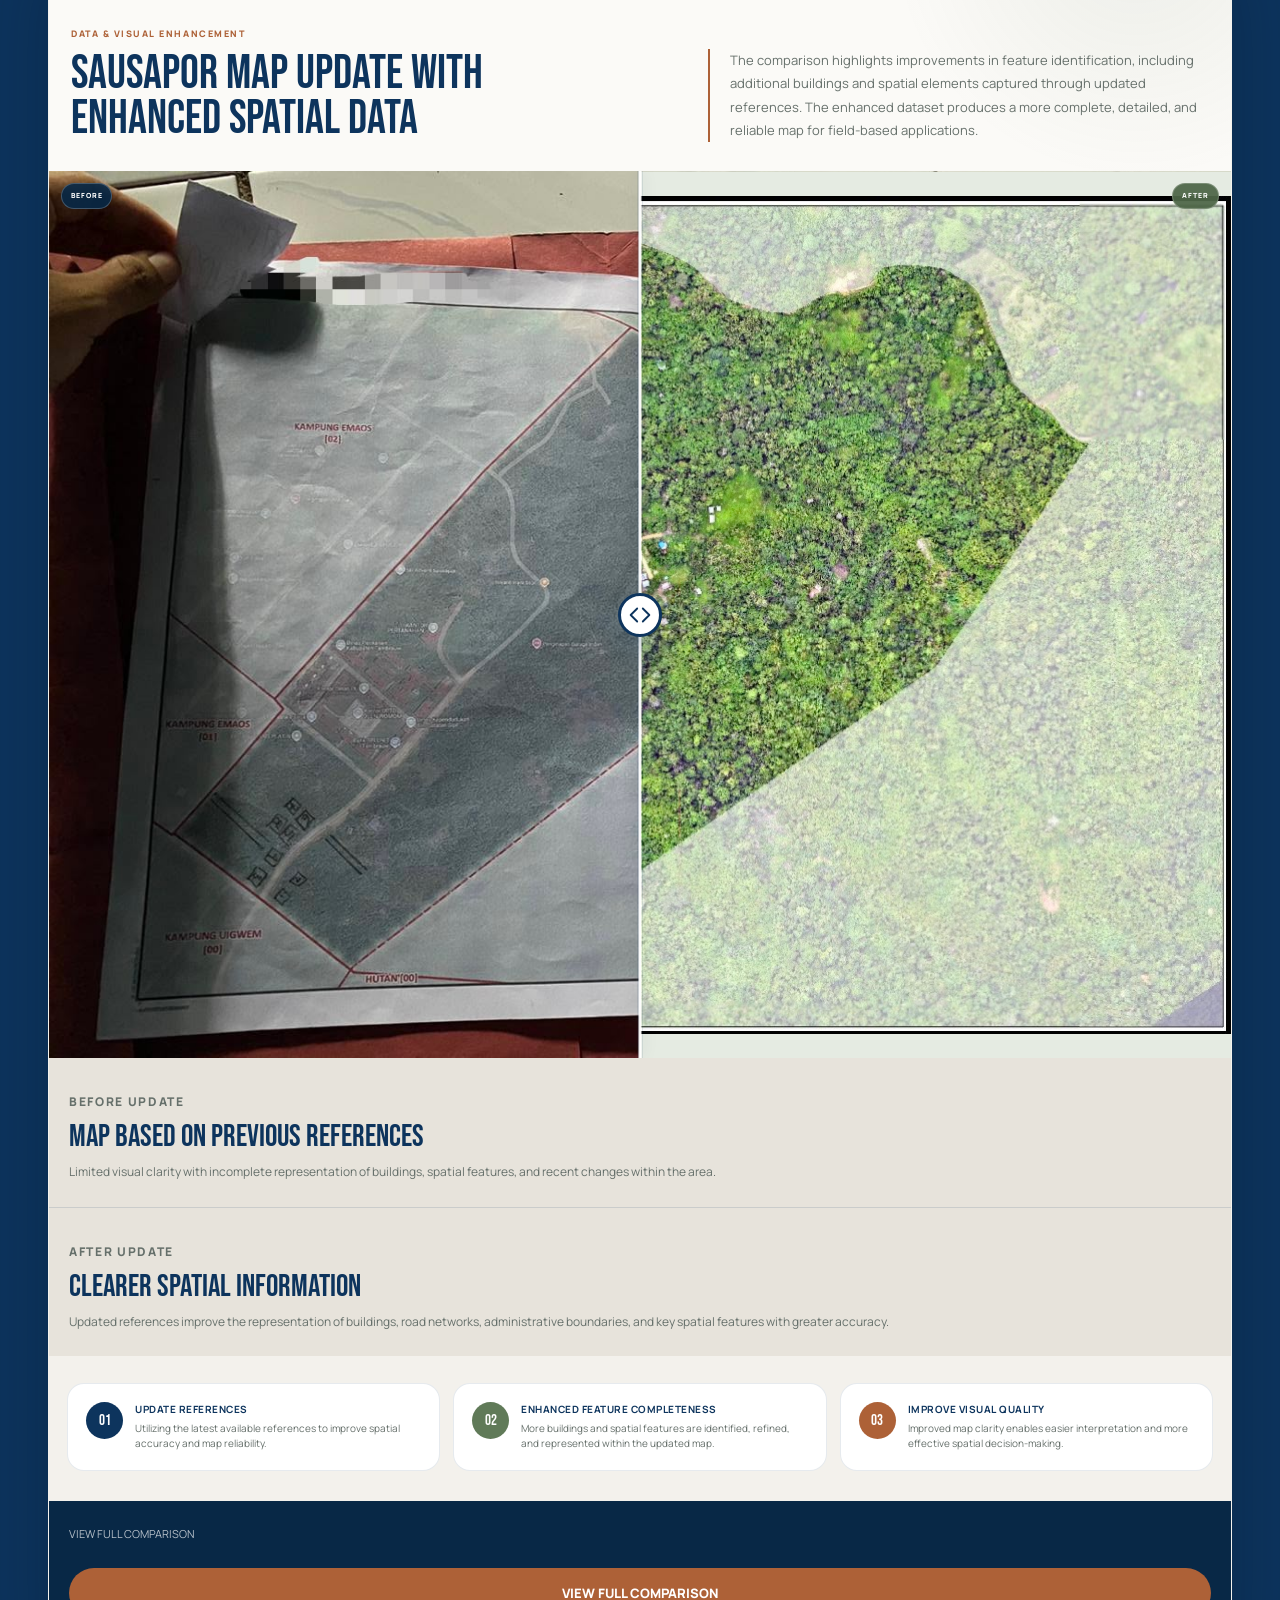
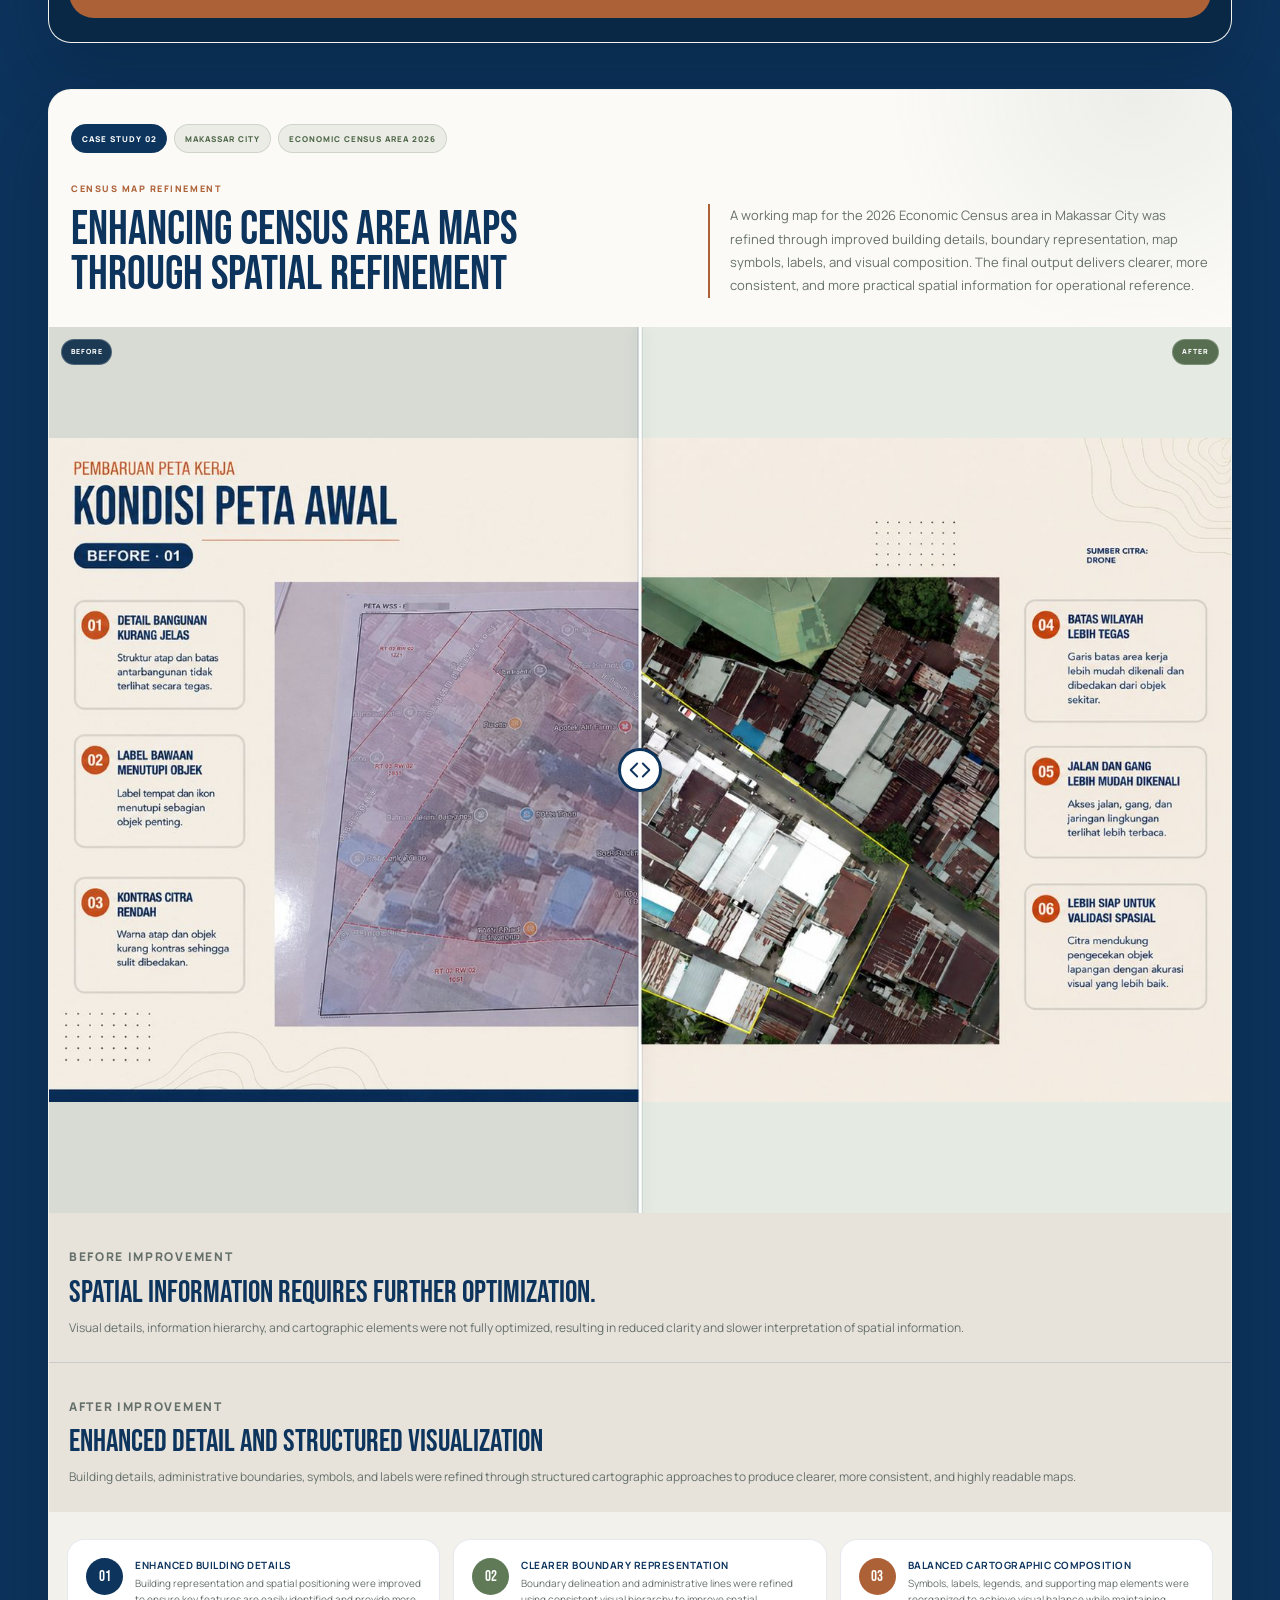
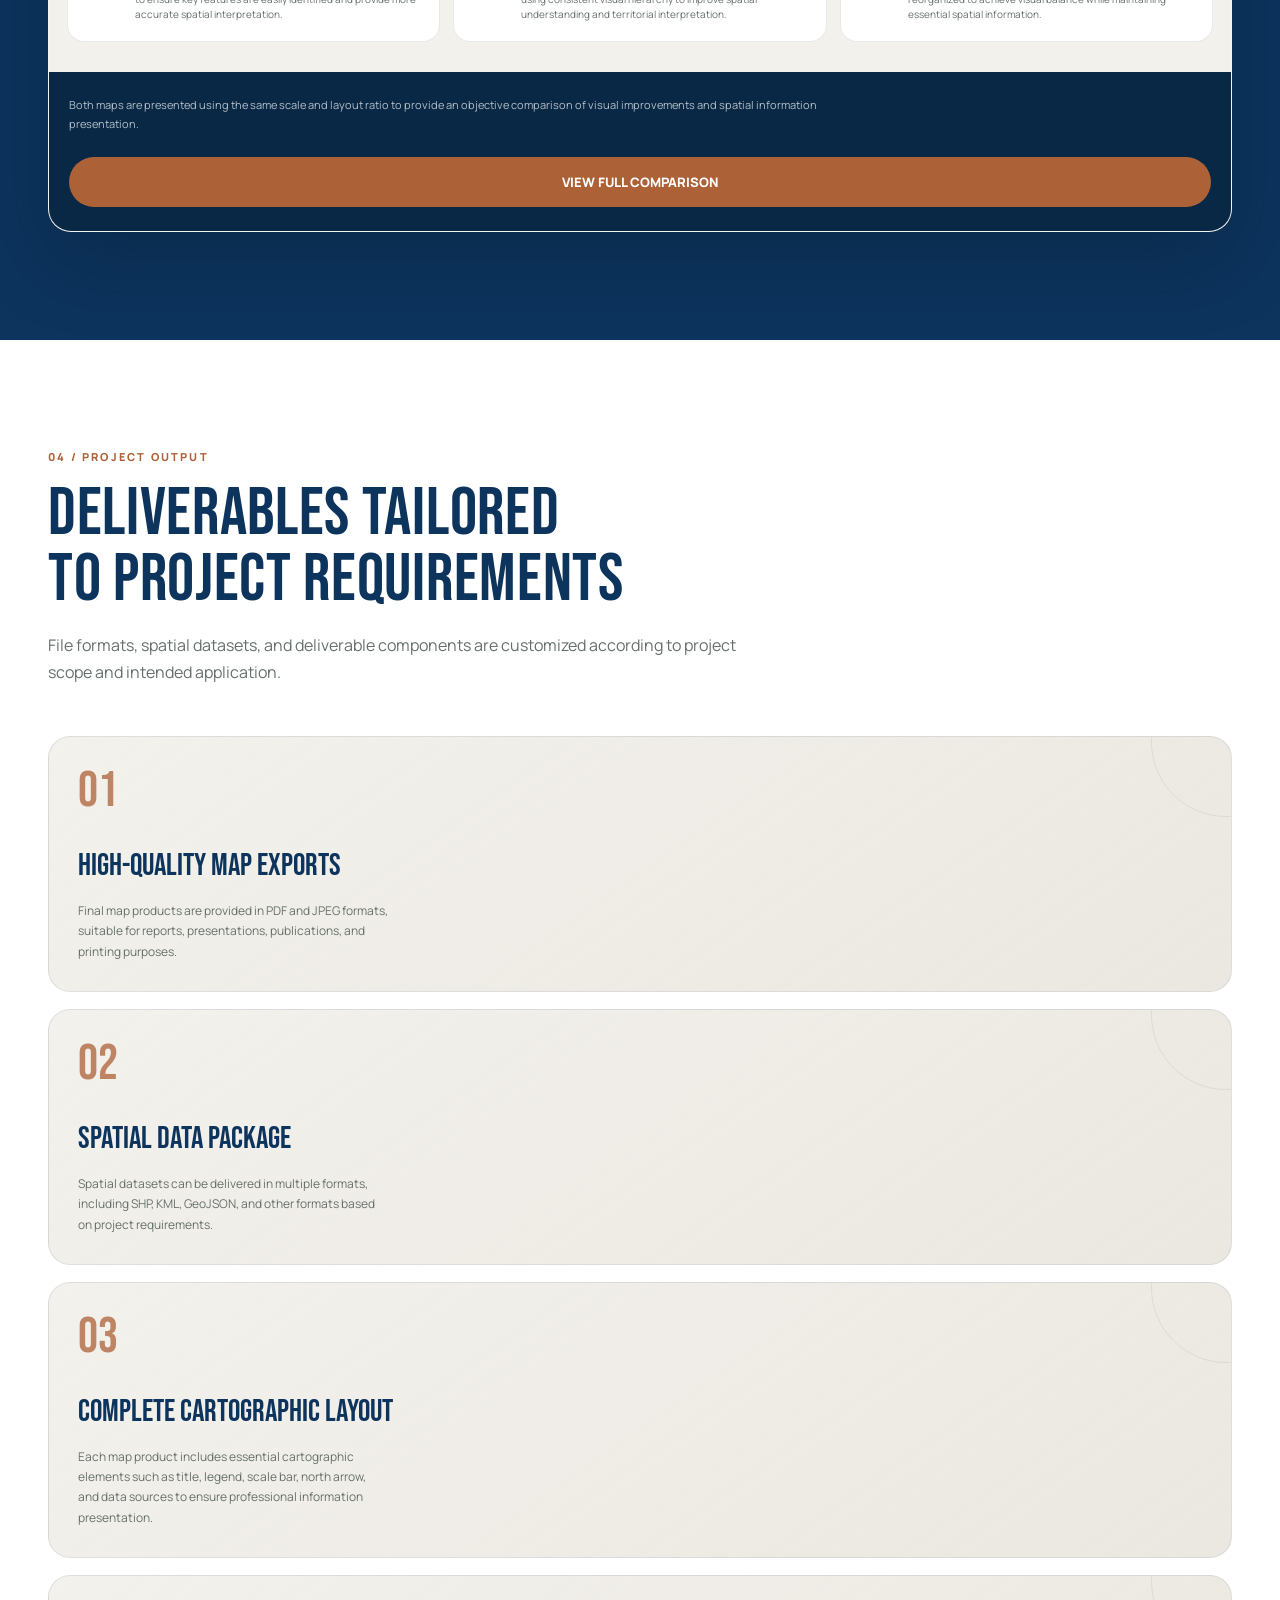
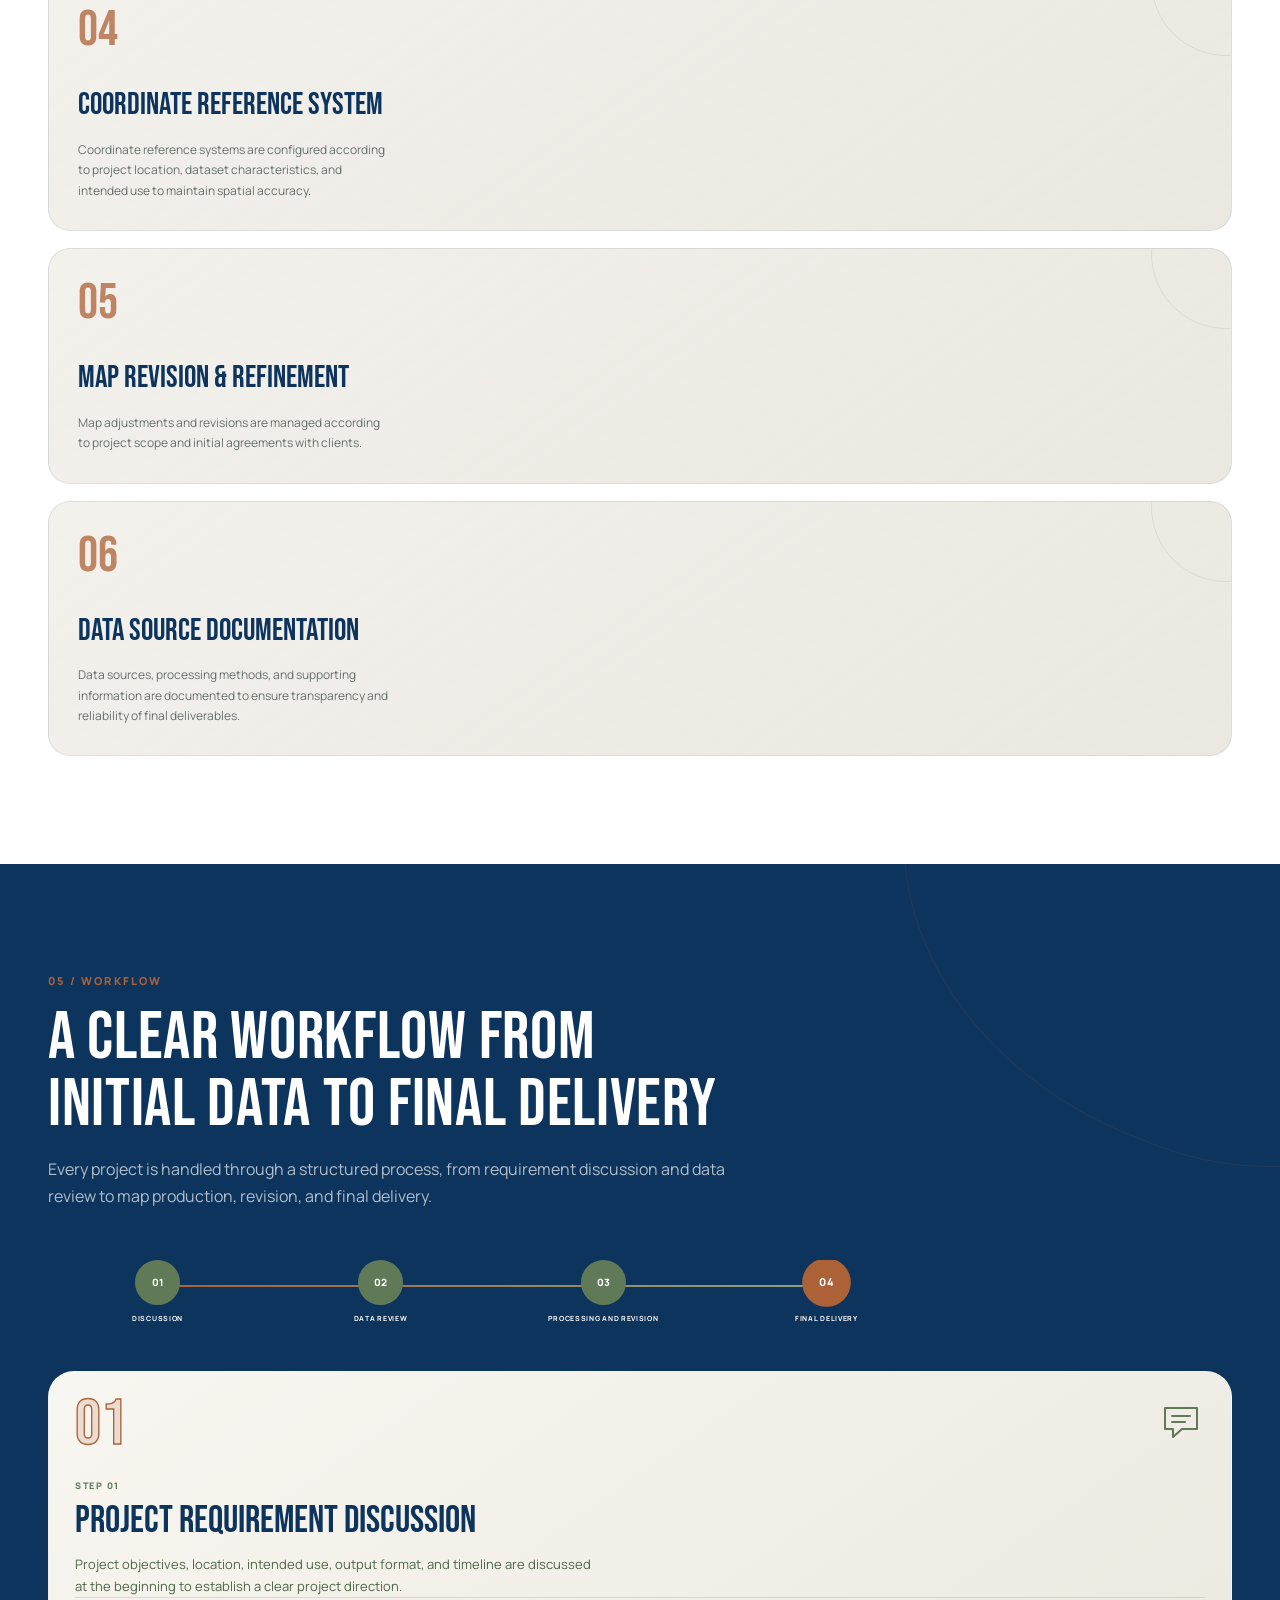
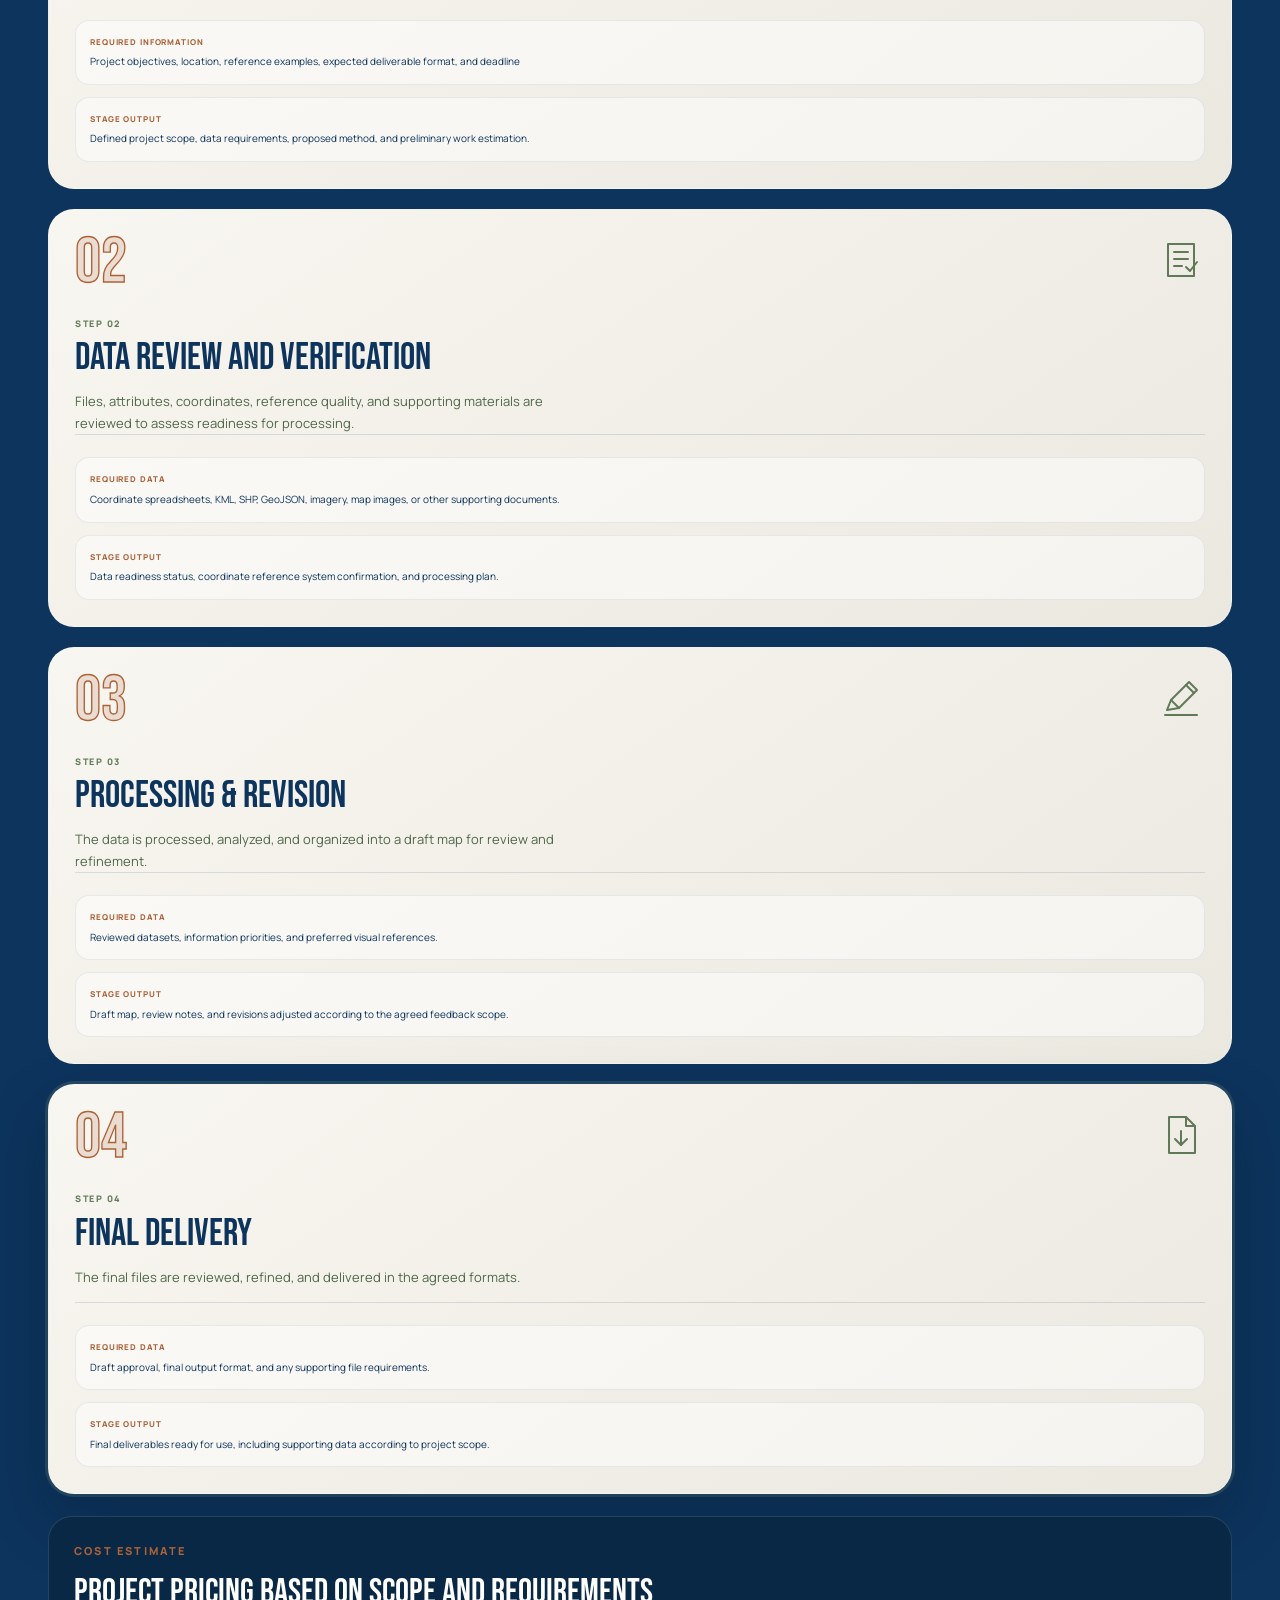
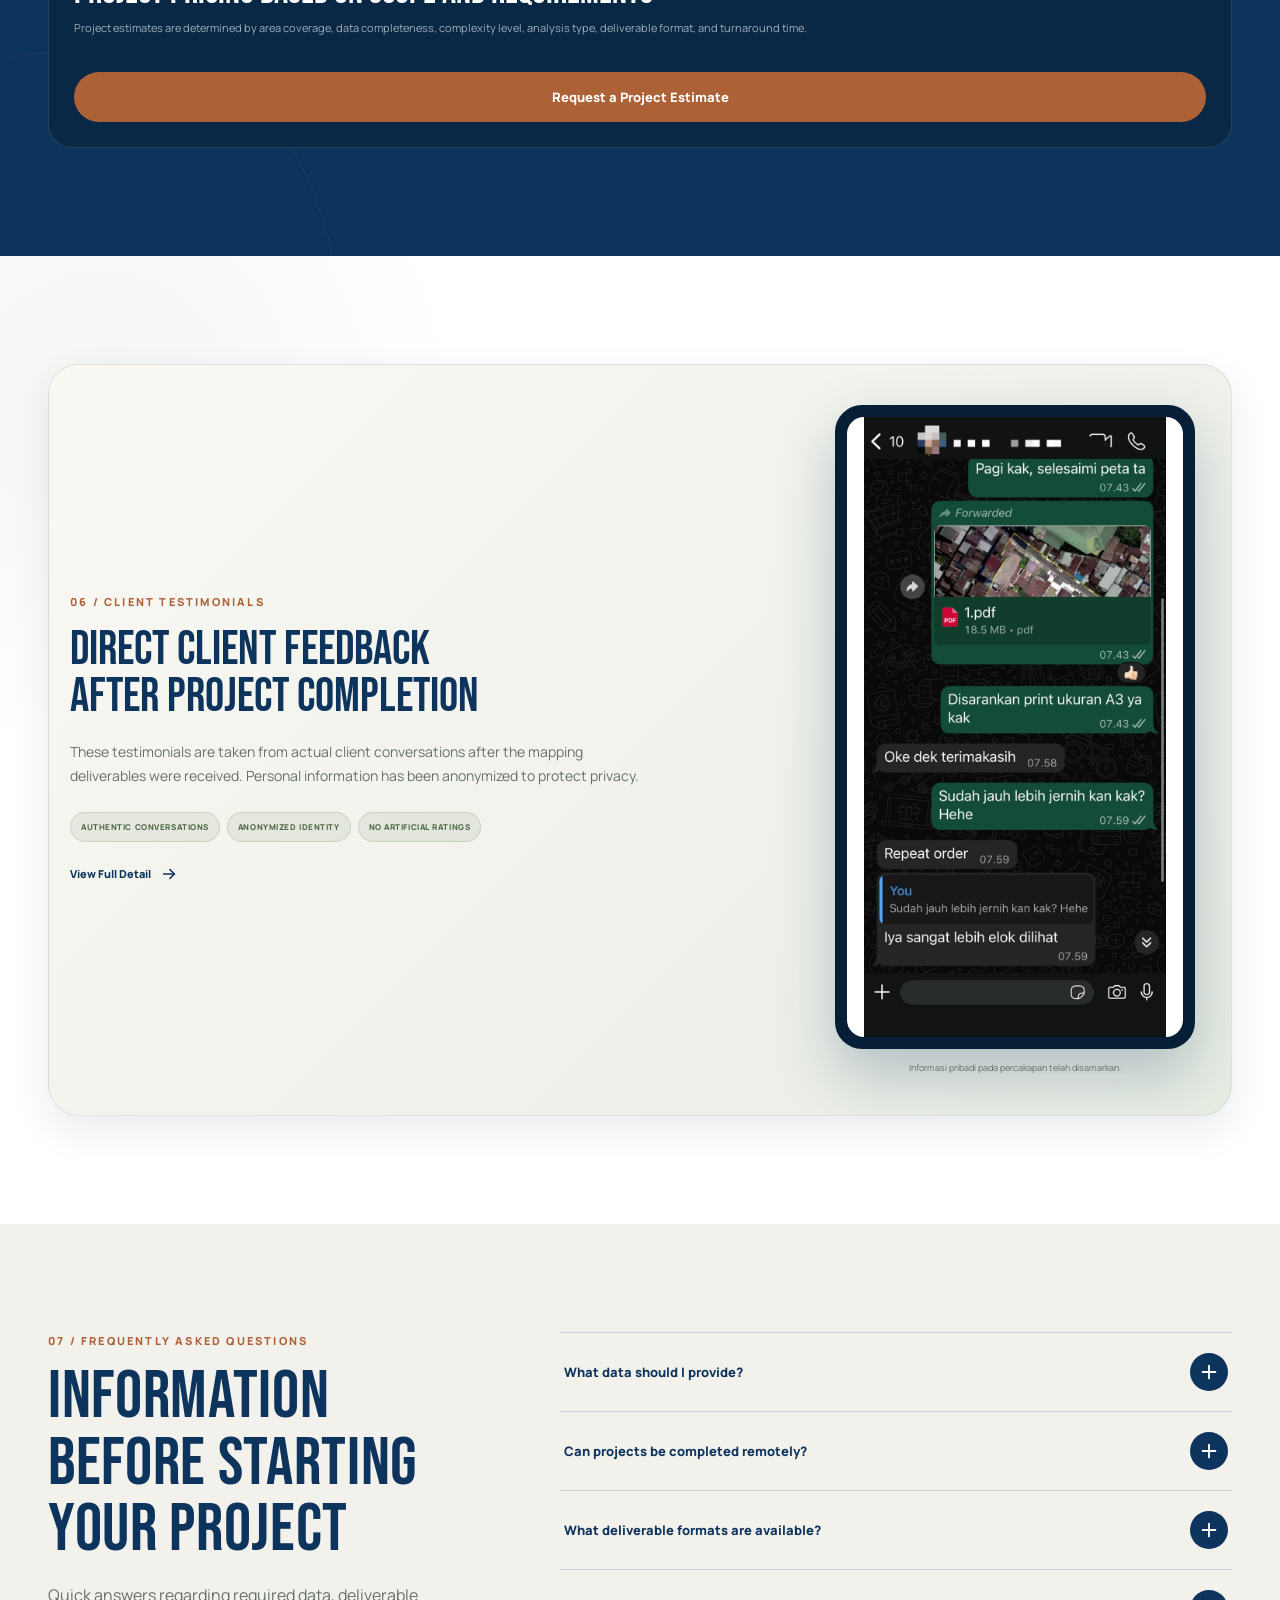
==== commit 026e0e5a: "Update index.html" ====
--- a/index.html
+++ b/index.html
@@ -1646,7 +1646,7 @@
                             data-title="Testimoni Klien"
                             data-caption="Screenshot percakapan asli setelah hasil pemetaan diterima. Informasi pribadi disamarkan."
                         >
-                            Lihat gambar penuh
+                            View Full Detail
                             <svg viewBox="0 0 20 20" aria-hidden="true">
                                 <path d="M4 10H16"></path>
                                 <path d="M11 5L16 10L11 15"></path>
@@ -1686,23 +1686,23 @@
             <div class="shell faq-layout">
                 <div class="section-heading">
                     <p class="section-label">
-                        07 / Pertanyaan Umum
+                        07 / FREQUENTLY ASKED QUESTIONS
+
                     </p>
 
                     <h2>
-                        Informasi sebelum memulai proyek.
+                        Information Before Starting Your Project
                     </h2>
 
                     <p>
-                        Jawaban singkat mengenai data, format hasil,
-                        waktu pengerjaan, revisi, dan kerahasiaan proyek.
+                        Quick answers regarding required data, deliverable formats, project timelines, revisions, and project confidentiality.
                     </p>
                 </div>
 
                 <div class="faq-list">
                     <details class="faq-item">
                         <summary>
-                            <span>Data apa yang perlu dikirim?</span>
+                            <span>What data should I provide?</span>
 
                             <span class="faq-icon" aria-hidden="true">
                                 <svg viewBox="0 0 24 24">
@@ -1714,9 +1714,7 @@
 
                         <div class="faq-answer">
                             <p>
-                                Data dapat berupa koordinat, Excel, gambar
-                                peta, citra, KML, SHP, GeoJSON, dokumen
-                                pendukung, atau informasi lokasi yang tersedia.
+                               You may provide coordinates, Excel files, map images, satellite imagery, KML, SHP, GeoJSON, supporting documents, or any available location information.
                             </p>
                         </div>
                     </details>
@@ -1724,7 +1722,7 @@
                     <details class="faq-item">
                         <summary>
                             <span>
-                                Apakah proyek bisa dikerjakan secara daring?
+                                Can projects be completed remotely?
                             </span>
 
                             <span class="faq-icon" aria-hidden="true">
@@ -1737,16 +1735,14 @@
 
                         <div class="faq-answer">
                             <p>
-                                Ya. Pengiriman data, diskusi, pemeriksaan
-                                hasil, revisi, dan penyerahan file dapat
-                                dilakukan secara daring.
+                               Yes. Projects can be fully managed online through digital communication, including requirement discussion, data review, processing, and final delivery.
                             </p>
                         </div>
                     </details>
 
                     <details class="faq-item">
                         <summary>
-                            <span>Format hasil apa yang tersedia?</span>
+                            <span>What deliverable formats are available?</span>
 
                             <span class="faq-icon" aria-hidden="true">
                                 <svg viewBox="0 0 24 24">
@@ -1758,16 +1754,14 @@
 
                         <div class="faq-answer">
                             <p>
-                                Hasil dapat berupa PDF, JPEG, KML, SHP,
-                                GeoJSON, atau format lain sesuai kebutuhan
-                                dan kesepakatan proyek.
+                               Deliverables can be customized based on project requirements, including PDF, JPEG, SHP, KML, GeoJSON, and other spatial data formats.
                             </p>
                         </div>
                     </details>
 
                     <details class="faq-item">
                         <summary>
-                            <span>Berapa lama waktu pengerjaan?</span>
+                            <span>How long does the project take?</span>
 
                             <span class="faq-icon" aria-hidden="true">
                                 <svg viewBox="0 0 24 24">
@@ -1779,16 +1773,14 @@
 
                         <div class="faq-answer">
                             <p>
-                                Durasi bergantung pada luas wilayah,
-                                kelengkapan data, jenis analisis, tingkat
-                                kerumitan, tenggat, dan jumlah revisi.
+                                Project duration depends on area coverage, analysis complexity, data availability, deliverable requirements, and revision scope.
                             </p>
                         </div>
                     </details>
 
                     <details class="faq-item">
                         <summary>
-                            <span>Apakah hasil dapat direvisi?</span>
+                            <span>Can the deliverables be revised?</span>
 
                             <span class="faq-icon" aria-hidden="true">
                                 <svg viewBox="0 0 24 24">
@@ -1800,8 +1792,7 @@
 
                         <div class="faq-answer">
                             <p>
-                                Revisi tersedia sesuai jumlah dan ruang
-                                lingkup yang disepakati sebelum pengerjaan.
+                                Yes. Revisions are available according to the agreed project scope and initial requirements.
                             </p>
                         </div>
                     </details>
@@ -1809,7 +1800,7 @@
                     <details class="faq-item">
                         <summary>
                             <span>
-                                Bagaimana kerahasiaan data klien dijaga?
+                               How is client data confidentiality maintained?
                             </span>
 
                             <span class="faq-icon" aria-hidden="true">
@@ -1822,8 +1813,7 @@
 
                         <div class="faq-answer">
                             <p>
-                                Data digunakan untuk kebutuhan pengerjaan
-                                dan tidak dipublikasikan tanpa persetujuan klien.
+                                Client data is used exclusively for project analysis and processing purposes. All spatial data, project information, and deliverables are kept confidential and will not be published or shared with third parties without client approval.
                             </p>
                         </div>
                     </details>
@@ -1843,16 +1833,15 @@
             <div class="shell contact-layout">
                 <div>
                     <p class="section-label">
-                        Konsultasi Proyek
+                        PROJECT CONSULTATION
                     </p>
 
                     <h2>
-                        Punya data atau peta yang perlu diolah?
+                        Have Spatial Data or Maps That Need Improvement?
                     </h2>
 
                     <p>
-                        Kirim informasi awal proyek untuk mendapatkan
-                        arahan kebutuhan data, bentuk output, dan estimasi.
+                        Send your initial project information to receive guidance regarding required datasets, deliverable formats, processing approaches, and project estimation.
                     </p>
                 </div>
 
@@ -1870,14 +1859,14 @@
                             </svg>
                         </span>
 
-                        Konsultasi via WhatsApp
+                        Consult via WhatsApp
                     </a>
 
                     <a
                         class="contact-secondary"
                         href="#portofolio"
                     >
-                        Lihat kembali portofolio
+                        Explore Portofolio
                     </a>
 
                     <p>+62 859-4718-5576</p>
@@ -1897,8 +1886,7 @@
                 </a>
 
                 <p>
-                    Layanan pemetaan, pengolahan data spasial,
-                    dan visualisasi peta untuk berbagai kebutuhan proyek.
+                    Professional GIS mapping, spatial data processing, and cartographic visualization services for various project requirements.
                 </p>
             </div>
 
@@ -1908,14 +1896,14 @@
             >
                 <strong>Navigasi</strong>
                 <a href="#portofolio">Portofolio</a>
-                <a href="#layanan">Layanan</a>
-                <a href="#tentang">Tentang</a>
-                <a href="#proses">Proses</a>
+                <a href="#layanan">Services</a>
+                <a href="#tentang">About</a>
+                <a href="#proses">Workflow</a>
                 <a href="#faq">FAQ</a>
             </nav>
 
             <div class="footer-contact">
-                <strong>Hubungi</strong>
+                <strong>Contact</strong>
 
                 <a
                     href="https://wa.me/6285947185576"
@@ -1926,7 +1914,7 @@
                 </a>
 
                 <span>
-                    Proyek dapat dikerjakan secara daring
+                    Remote Project Available
                 </span>
 
                 <span>Indonesia</span>
@@ -1936,11 +1924,11 @@
         <div class="shell footer-bottom">
             <p>
                 &copy; 2024&ndash;<span data-current-year>2026</span>
-                Lim&rsquo;s Mapping. Seluruh hak dilindungi.
+                Lim&rsquo;s Mapping. All rights reserved
             </p>
 
             <p>
-                Data dan karya klien tidak dipublikasikan tanpa izin.
+                Client data and project materials are not published without permission.
             </p>
         </div>
     </footer>
